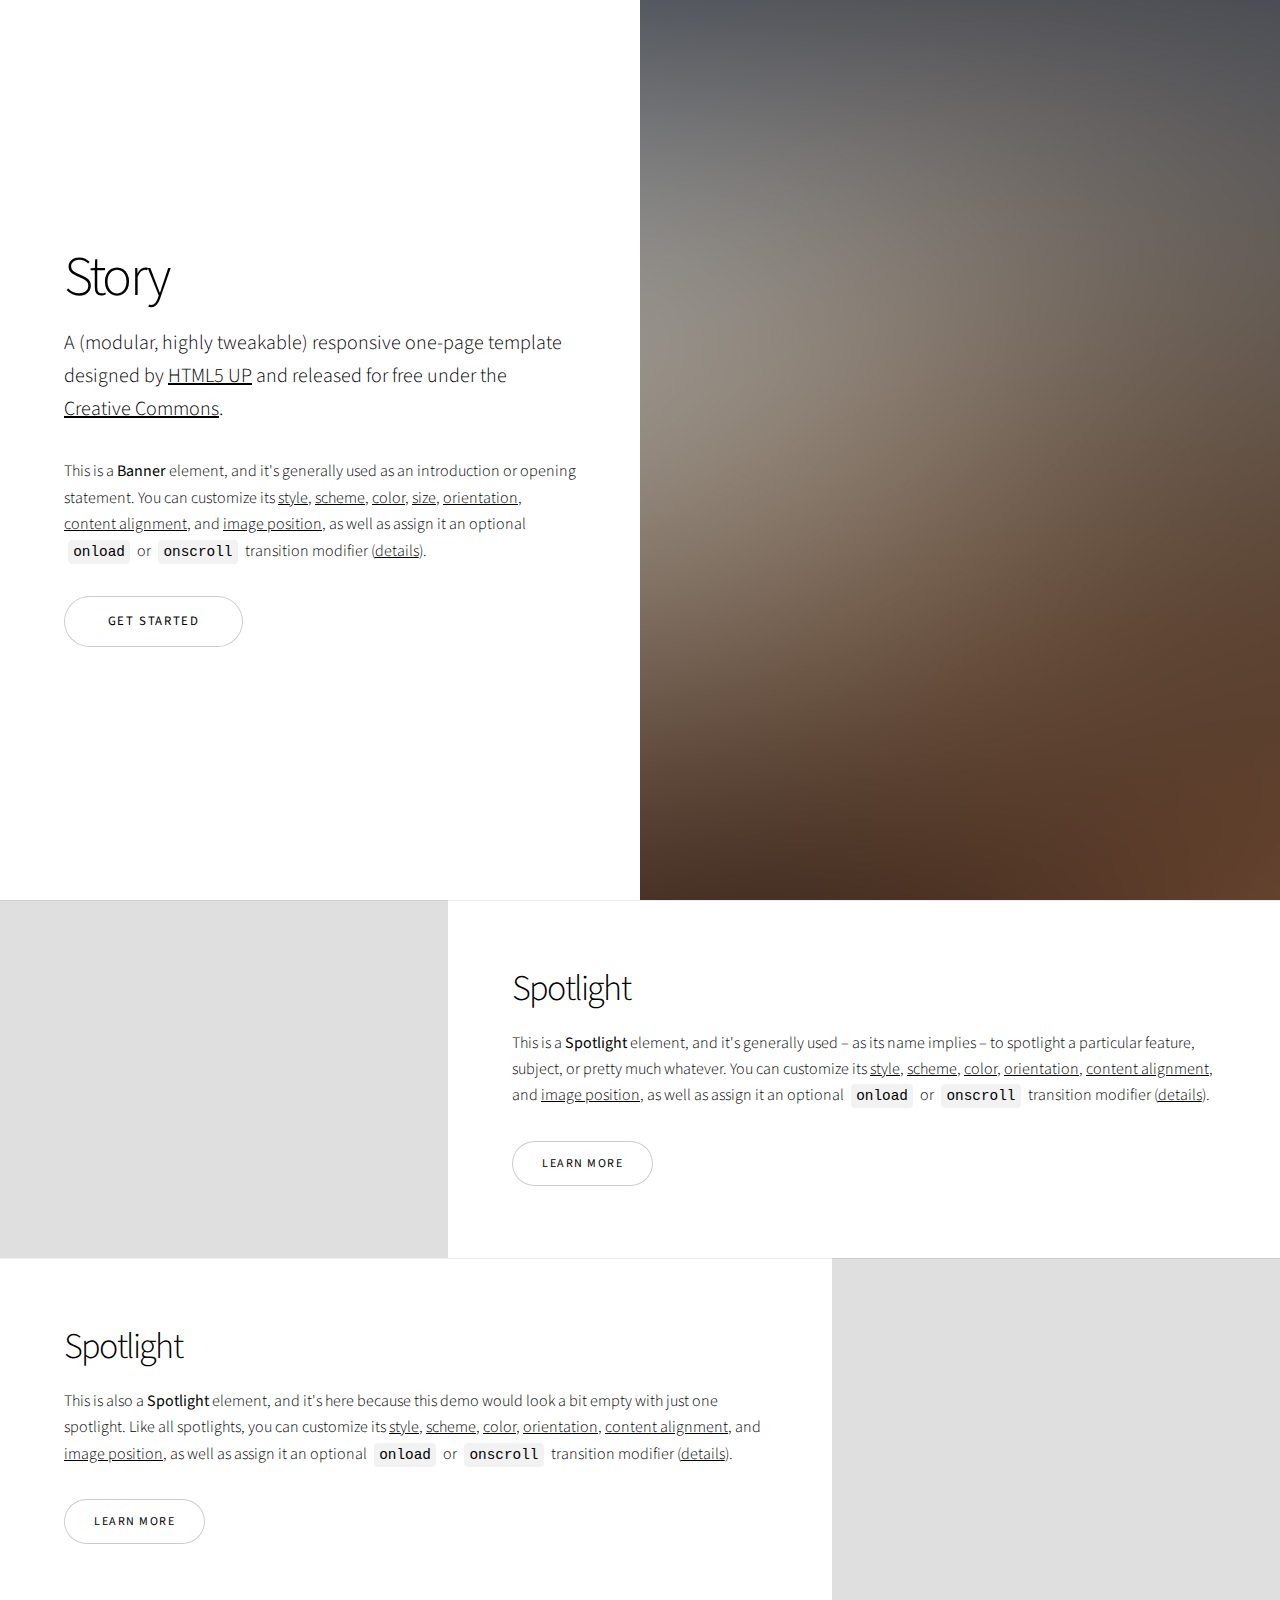
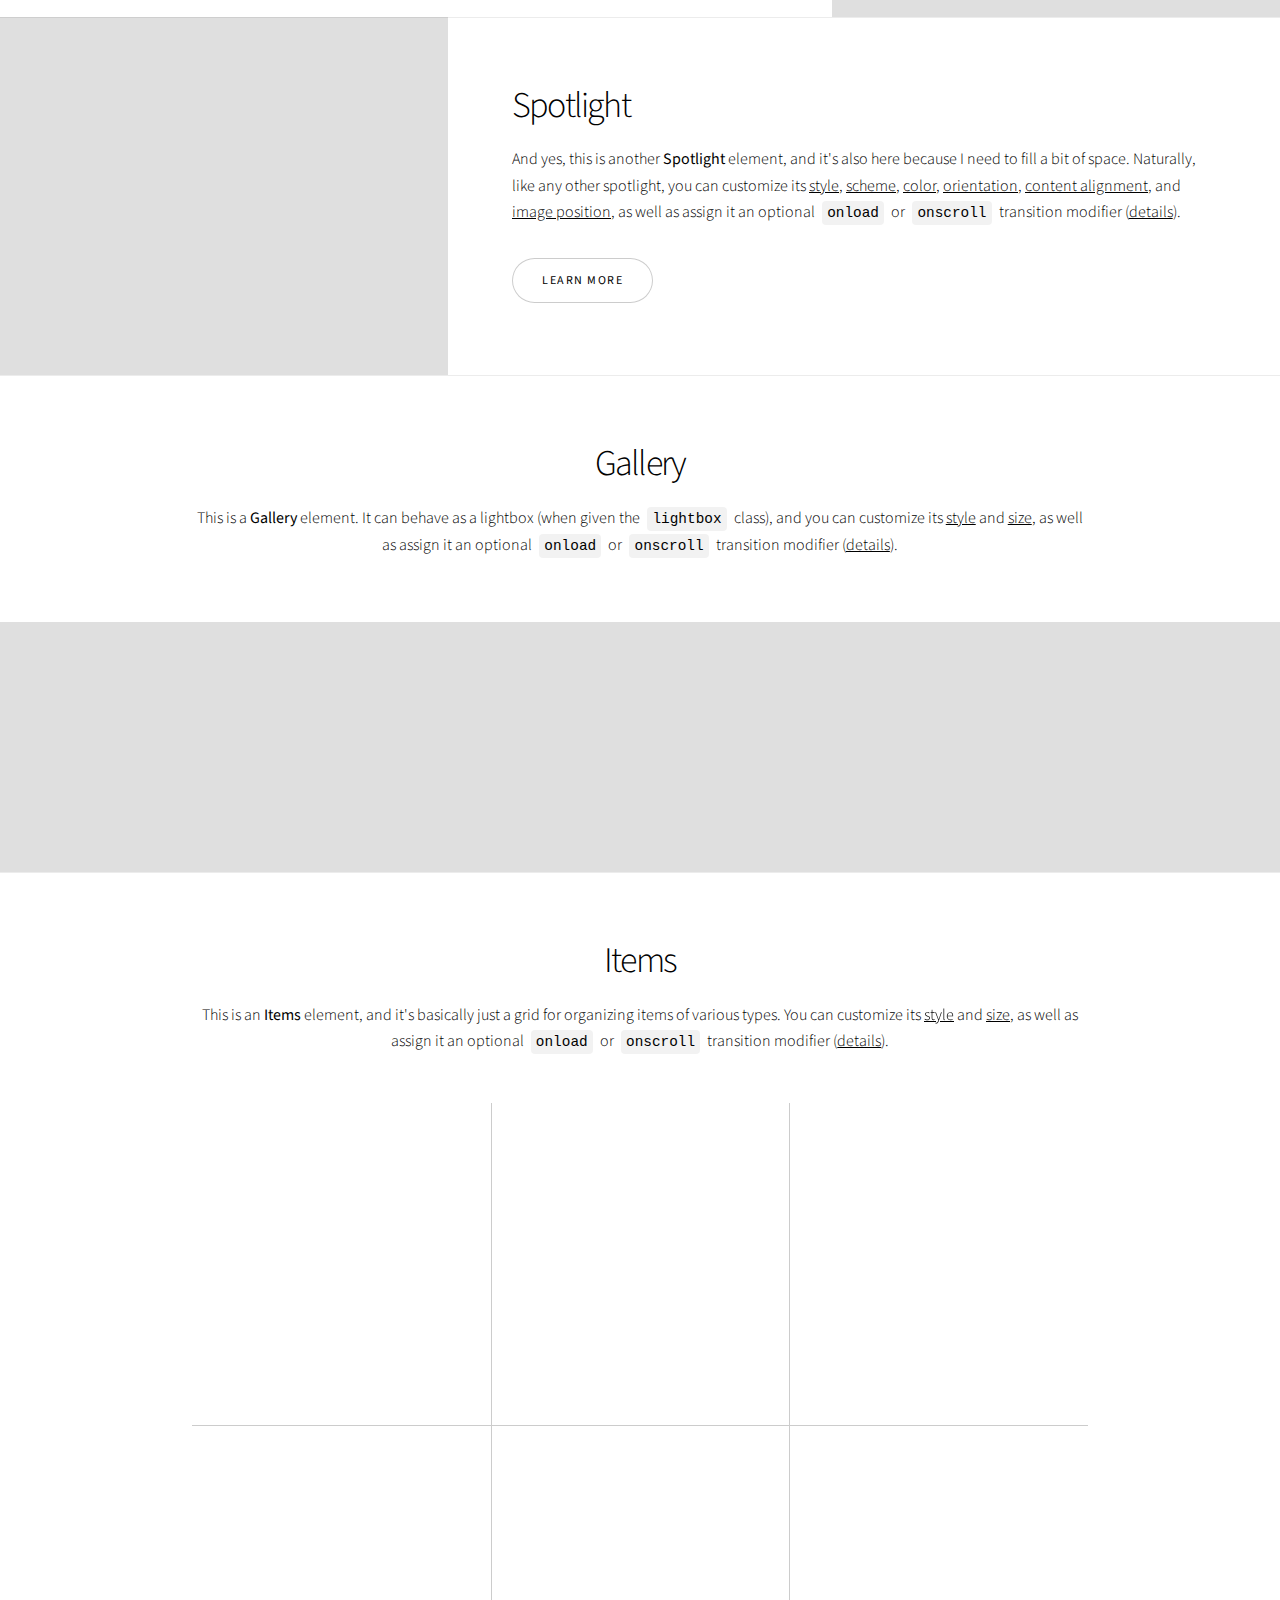
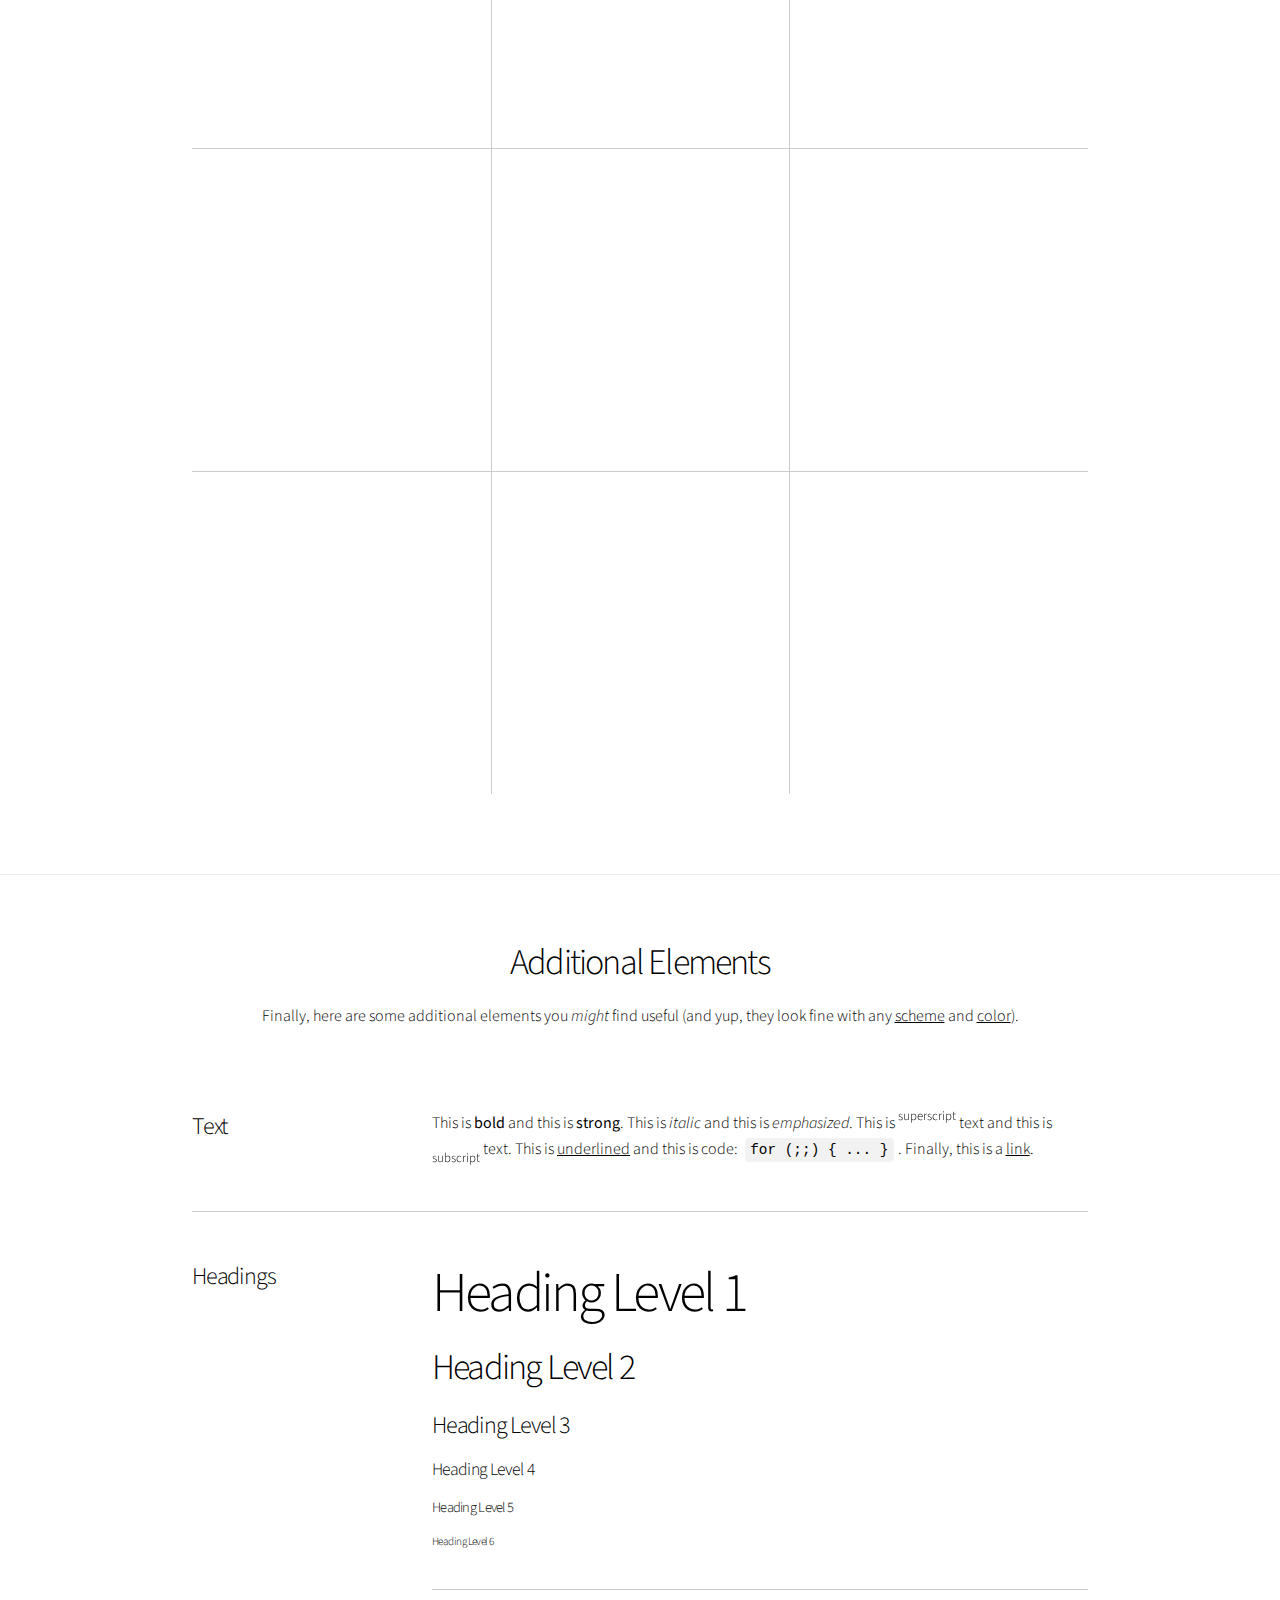
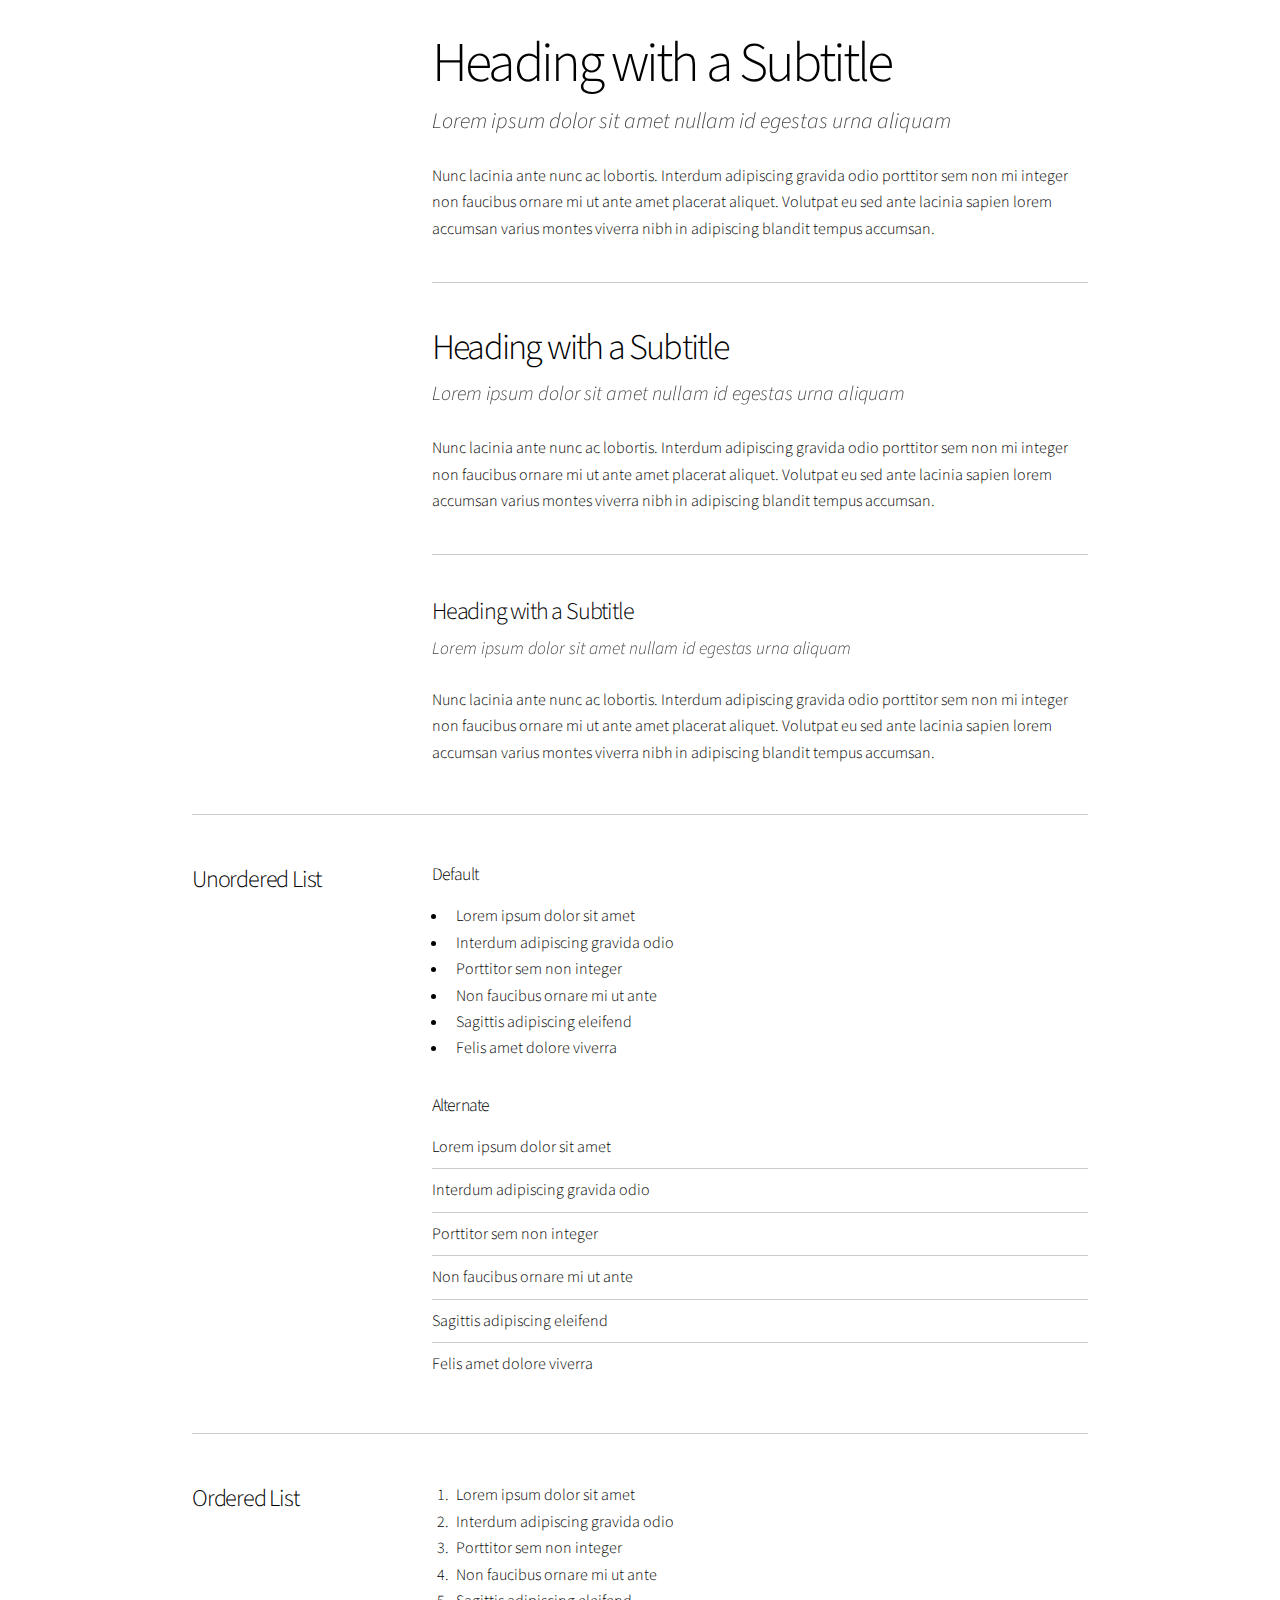
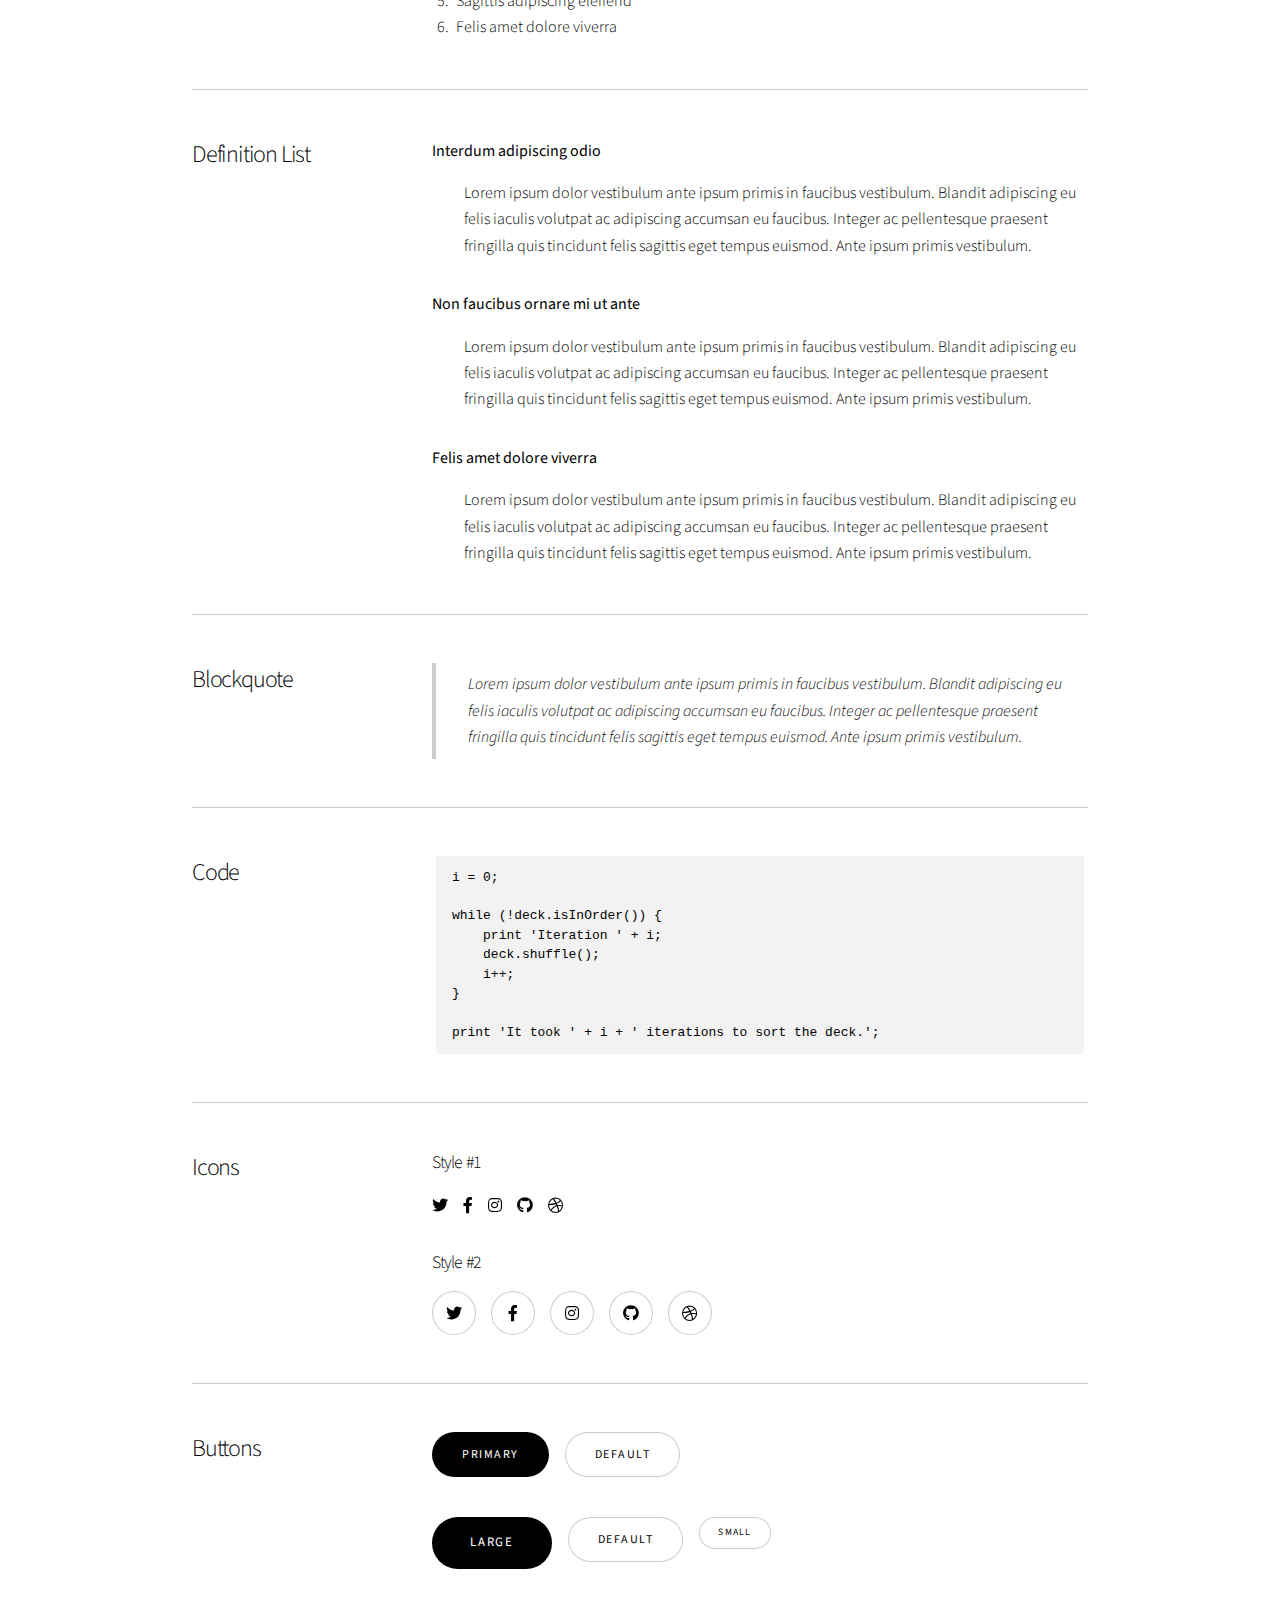
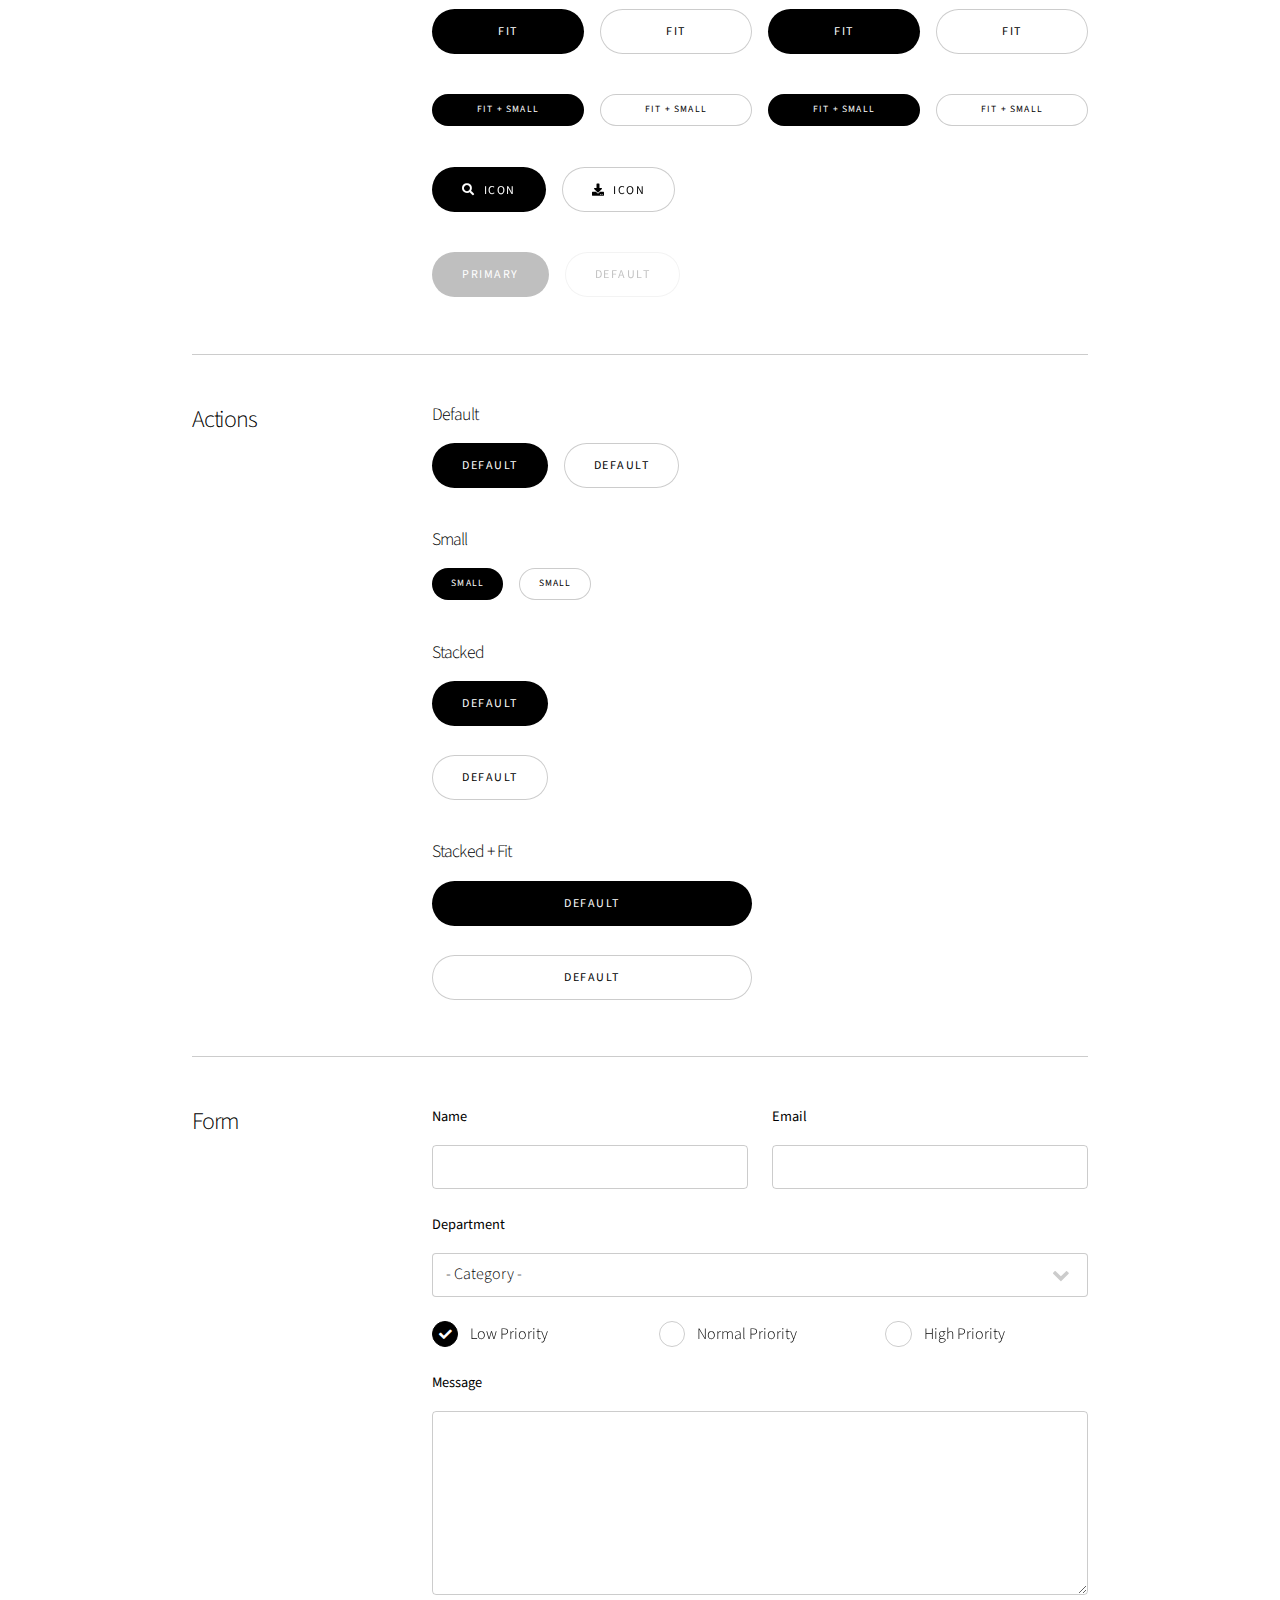
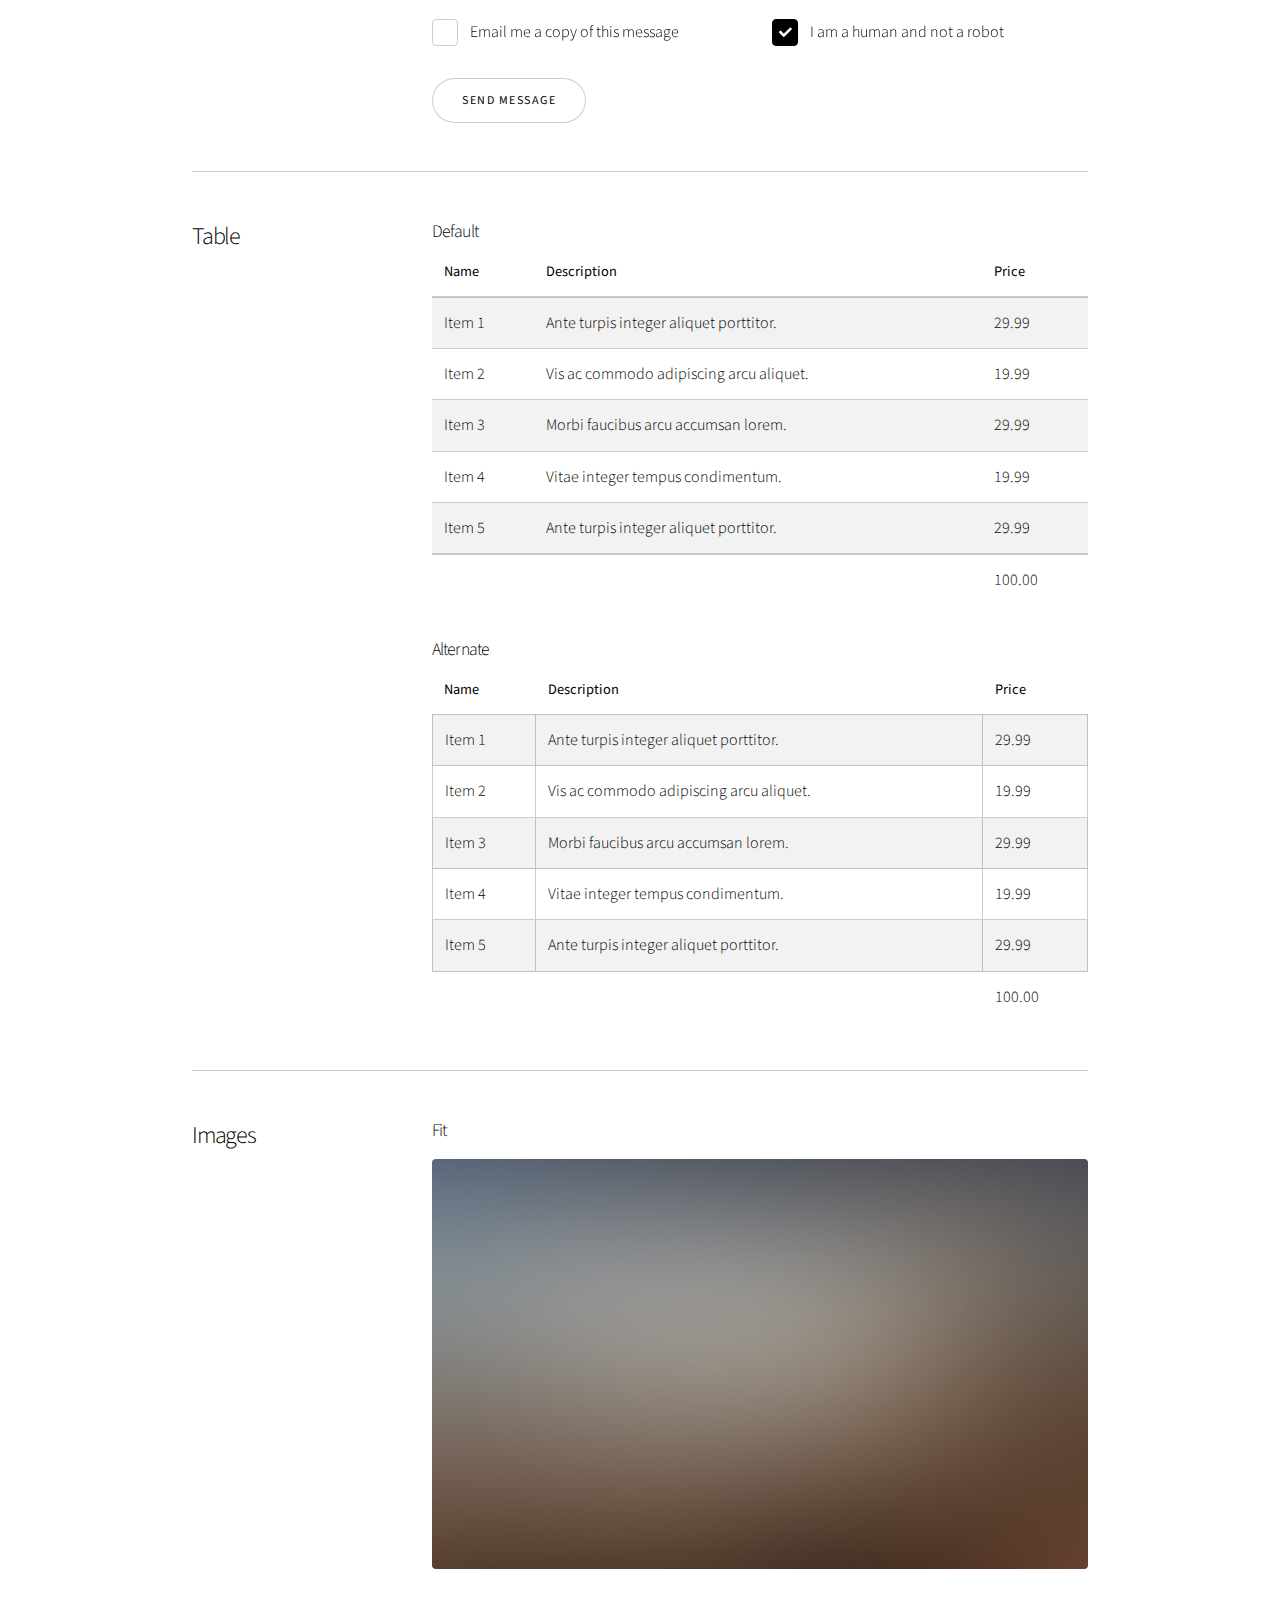
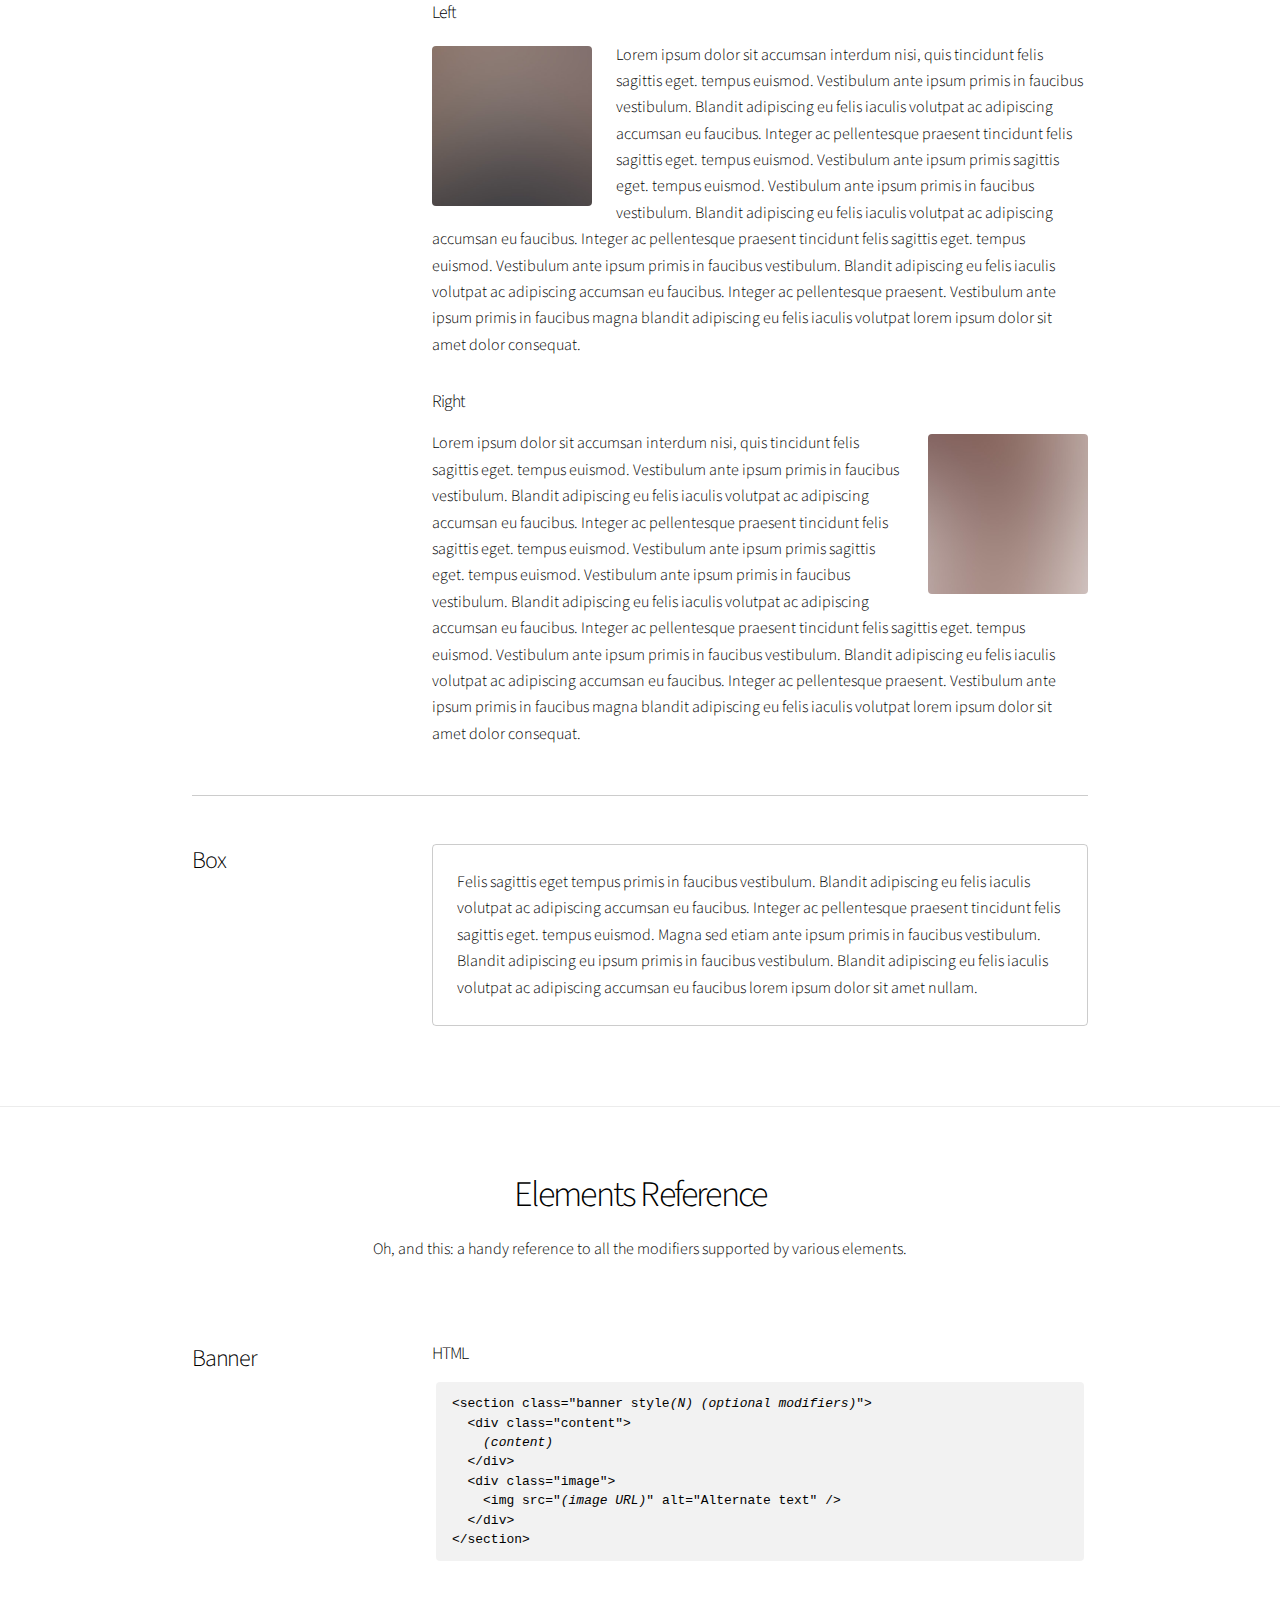
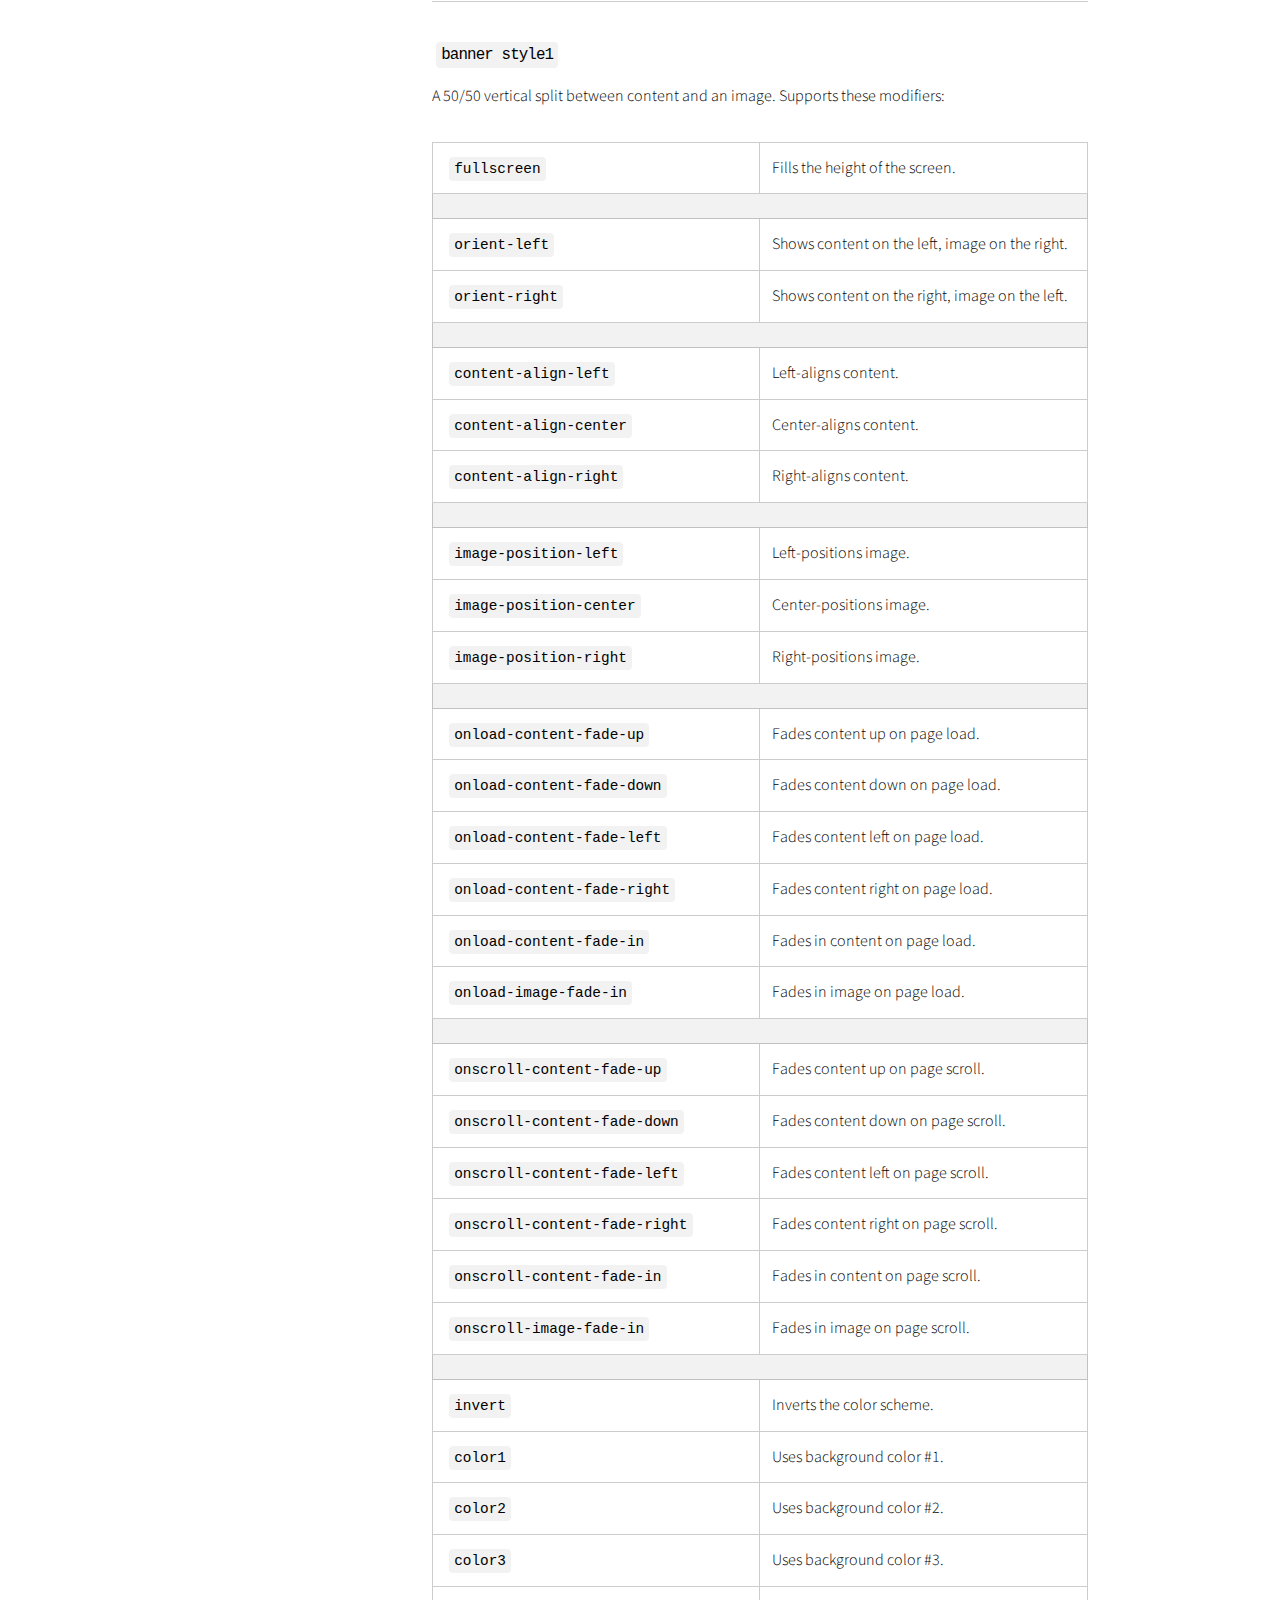
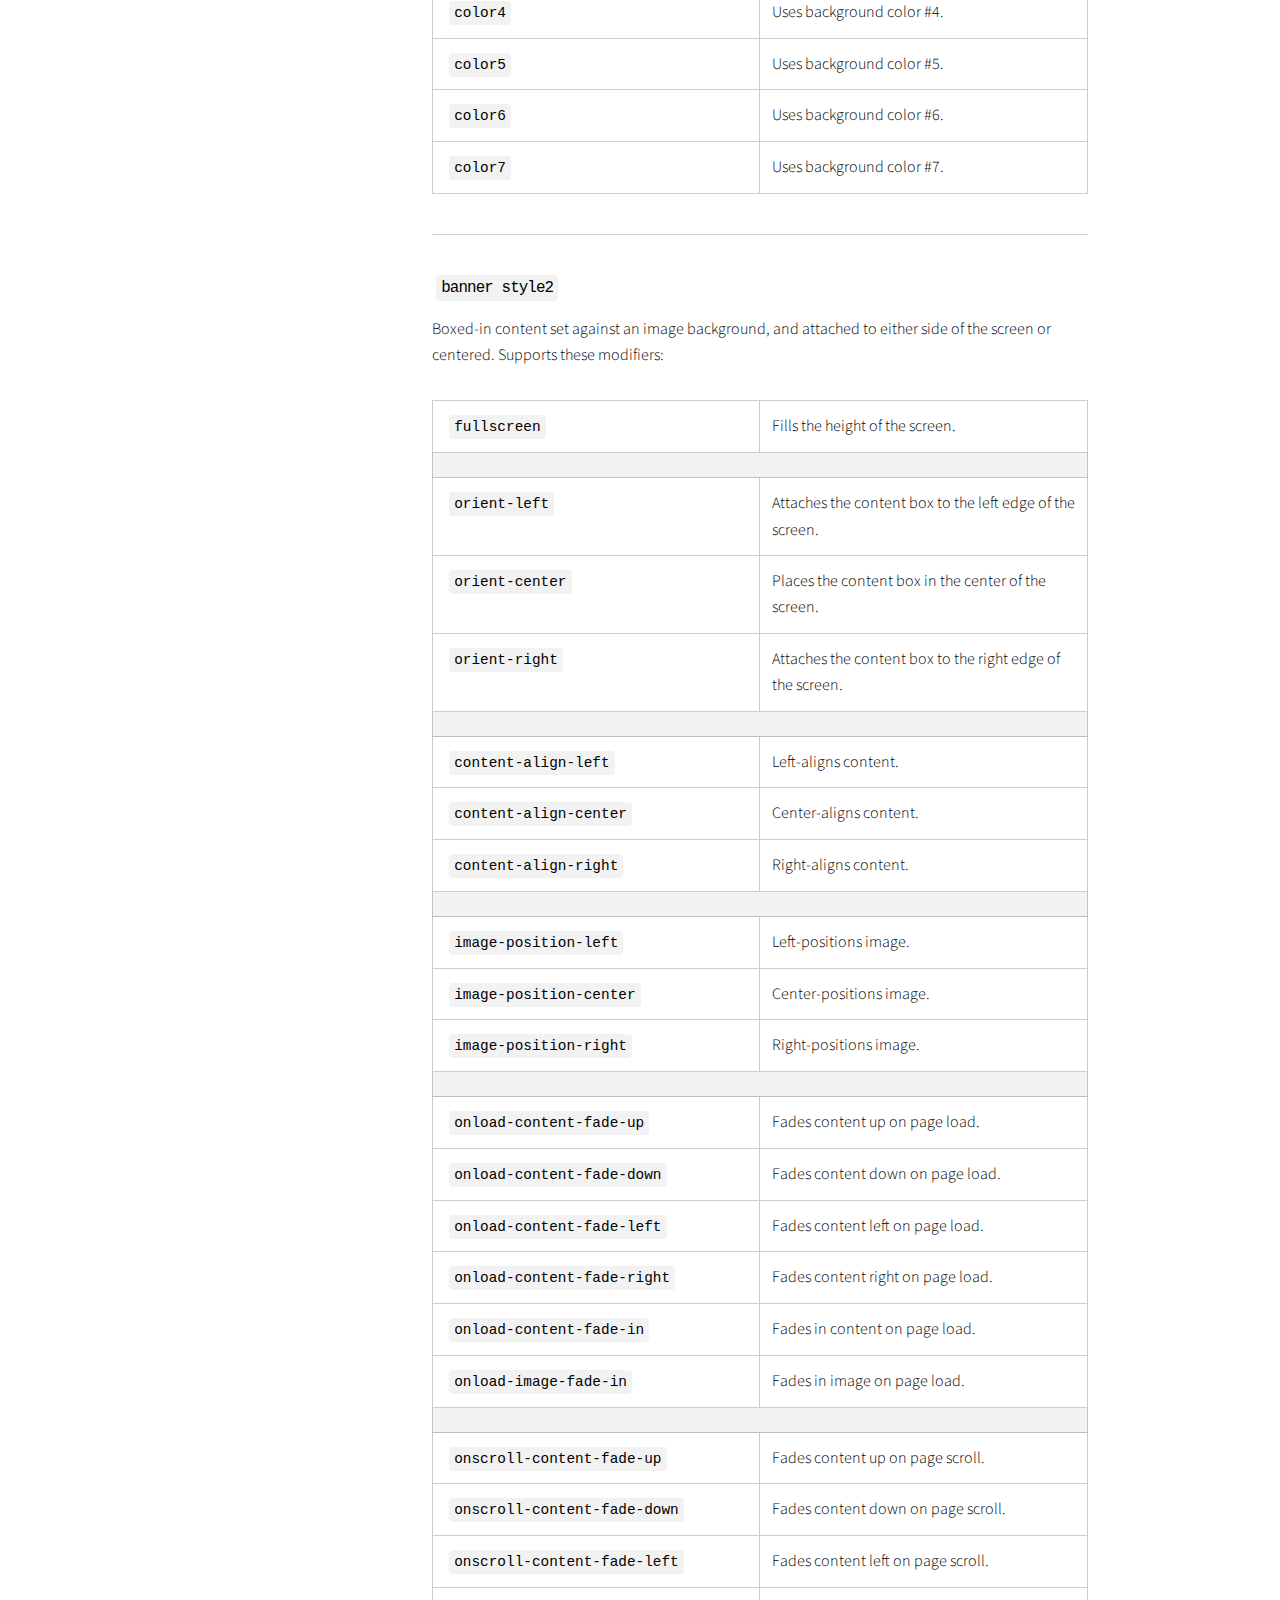
==== index-demo.html @ 914e005f "Add files via upload" ====
<!DOCTYPE HTML>
<!--
	Story by HTML5 UP
	html5up.net | @ajlkn
	Free for personal and commercial use under the CCA 3.0 license (html5up.net/license)

	Note: Only needed for demo purposes. Delete for production sites.
-->
<html>
	<head>
		<title>Story by HTML5 UP</title>
		<meta charset="utf-8" />
		<meta name="viewport" content="width=device-width, initial-scale=1, user-scalable=no" />
		<link rel="stylesheet" href="assets/css/main.css" />
		<noscript><link rel="stylesheet" href="assets/css/noscript.css" /></noscript>
	</head>
	<body class="is-preload">

		<!-- Wrapper -->
			<div id="wrapper" class="divided">

				<!-- Banner -->
					<section class="banner style1 orient-left content-align-left image-position-right fullscreen onload-image-fade-in onload-content-fade-right">
						<div class="content">
							<h1>Story</h1>
							<p class="major">A (modular, highly tweakable) responsive one-page template designed by <a href="https://html5up.net">HTML5 UP</a> and released for free under the <a href="https://html5up.net/license">Creative Commons</a>.</p>
							<p>This is a <strong>Banner</strong> element, and it's generally used as an introduction or opening statement. You can customize its <span class="demo-controls">appearance with a number of modifiers</span>, as well as assign it an optional <code>onload</code> or <code>onscroll</code> transition modifier (<a href="#reference-banner">details</a>).</p>
							<ul class="actions stacked">
								<li><a href="#first" class="button large wide smooth-scroll-middle">Get Started</a></li>
							</ul>
						</div>
						<div class="image">
							<img src="images/banner.jpg" alt="" />
						</div>
					</section>

				<!-- Spotlight -->
					<section class="spotlight style1 orient-right content-align-left image-position-center onscroll-image-fade-in" id="first">
						<div class="content">
							<h2>Spotlight</h2>
							<p>This is a <strong>Spotlight</strong> element, and it's generally used &ndash; as its name implies &ndash; to spotlight a particular feature, subject, or pretty much whatever. You can customize its <span class="demo-controls">appearance with a number of modifiers</span>, as well as assign it an optional <code>onload</code> or <code>onscroll</code> transition modifier (<a href="#reference-spotlight">details</a>).</p>
							<ul class="actions stacked">
								<li><a href="#" class="button">Learn More</a></li>
							</ul>
						</div>
						<div class="image">
							<img src="images/spotlight01.jpg" alt="" />
						</div>
					</section>

				<!-- Spotlight -->
					<section class="spotlight style1 orient-left content-align-left image-position-center onscroll-image-fade-in">
						<div class="content">
							<h2>Spotlight</h2>
							<p>This is also a <strong>Spotlight</strong> element, and it's here because this demo would look a bit empty with just one spotlight. Like all spotlights, you can customize its <span class="demo-controls">appearance with a number of modifiers</span>, as well as assign it an optional <code>onload</code> or <code>onscroll</code> transition modifier (<a href="#reference-spotlight">details</a>).</p>
							<ul class="actions stacked">
								<li><a href="#" class="button">Learn More</a></li>
							</ul>
						</div>
						<div class="image">
							<img src="images/spotlight02.jpg" alt="" />
						</div>
					</section>

				<!-- Spotlight -->
					<section class="spotlight style1 orient-right content-align-left image-position-center onscroll-image-fade-in">
						<div class="content">
							<h2>Spotlight</h2>
							<p>And yes, this is another <strong>Spotlight</strong> element, and it's also here because I need to fill a bit of space. Naturally, like any other spotlight, you can customize its <span class="demo-controls">appearance with a number of modifiers</span>, as well as assign it an optional <code>onload</code> or <code>onscroll</code> transition modifier (<a href="#reference-spotlight">details</a>).</p>
							<ul class="actions stacked">
								<li><a href="#" class="button">Learn More</a></li>
							</ul>
						</div>
						<div class="image">
							<img src="images/spotlight03.jpg" alt="" />
						</div>
					</section>

				<!-- Gallery -->
					<section class="wrapper style1 align-center">
						<div class="inner">
							<h2>Gallery</h2>
							<p>This is a <strong>Gallery</strong> element. It can behave as a lightbox (when given the <code>lightbox</code> class), and you can customize its <span class="demo-controls">appearance with a number of modifiers</span>, as well as assign it an optional <code>onload</code> or <code>onscroll</code> transition modifier (<a href="#reference-gallery">details</a>).</p>
						</div>

						<!-- Gallery -->
							<div class="gallery style2 medium lightbox onscroll-fade-in">
								<article>
									<a href="images/gallery/fulls/01.jpg" class="image">
										<img src="images/gallery/thumbs/01.jpg" alt="" />
									</a>
									<div class="caption">
										<h3>Title</h3>
										<p>Lorem ipsum dolor amet, consectetur magna etiam elit. Etiam sed ultrices.</p>
										<ul class="actions fixed">
											<li><span class="button small">Details</span></li>
										</ul>
									</div>
								</article>
								<article>
									<a href="images/gallery/fulls/02.jpg" class="image">
										<img src="images/gallery/thumbs/02.jpg" alt="" />
									</a>
									<div class="caption">
										<h3>Title</h3>
										<p>Lorem ipsum dolor amet, consectetur magna etiam elit. Etiam sed ultrices.</p>
										<ul class="actions fixed">
											<li><span class="button small">Details</span></li>
										</ul>
									</div>
								</article>
								<article>
									<a href="images/gallery/fulls/03.jpg" class="image">
										<img src="images/gallery/thumbs/03.jpg" alt="" />
									</a>
									<div class="caption">
										<h3>Title</h3>
										<p>Lorem ipsum dolor amet, consectetur magna etiam elit. Etiam sed ultrices.</p>
										<ul class="actions fixed">
											<li><span class="button small">Details</span></li>
										</ul>
									</div>
								</article>
								<article>
									<a href="images/gallery/fulls/04.jpg" class="image">
										<img src="images/gallery/thumbs/04.jpg" alt="" />
									</a>
									<div class="caption">
										<h3>Title</h3>
										<p>Lorem ipsum dolor amet, consectetur magna etiam elit. Etiam sed ultrices.</p>
										<ul class="actions fixed">
											<li><span class="button small">Details</span></li>
										</ul>
									</div>
								</article>
								<article>
									<a href="images/gallery/fulls/05.jpg" class="image">
										<img src="images/gallery/thumbs/05.jpg" alt="" />
									</a>
									<div class="caption">
										<h3>Title</h3>
										<p>Lorem ipsum dolor amet, consectetur magna etiam elit. Etiam sed ultrices.</p>
										<ul class="actions fixed">
											<li><span class="button small">Details</span></li>
										</ul>
									</div>
								</article>
								<article>
									<a href="images/gallery/fulls/06.jpg" class="image">
										<img src="images/gallery/thumbs/06.jpg" alt="" />
									</a>
									<div class="caption">
										<h3>Title</h3>
										<p>Lorem ipsum dolor amet, consectetur magna etiam elit. Etiam sed ultrices.</p>
										<ul class="actions fixed">
											<li><span class="button small">Details</span></li>
										</ul>
									</div>
								</article>
								<article>
									<a href="images/gallery/fulls/07.jpg" class="image">
										<img src="images/gallery/thumbs/07.jpg" alt="" />
									</a>
									<div class="caption">
										<h3>Title</h3>
										<p>Lorem ipsum dolor amet, consectetur magna etiam elit. Etiam sed ultrices.</p>
										<ul class="actions fixed">
											<li><span class="button small">Details</span></li>
										</ul>
									</div>
								</article>
								<article>
									<a href="images/gallery/fulls/08.jpg" class="image">
										<img src="images/gallery/thumbs/08.jpg" alt="" />
									</a>
									<div class="caption">
										<h3>Title</h3>
										<p>Lorem ipsum dolor amet, consectetur magna etiam elit. Etiam sed ultrices.</p>
										<ul class="actions fixed">
											<li><span class="button small">Details</span></li>
										</ul>
									</div>
								</article>
								<article>
									<a href="images/gallery/fulls/09.jpg" class="image">
										<img src="images/gallery/thumbs/09.jpg" alt="" />
									</a>
									<div class="caption">
										<h3>Title</h3>
										<p>Lorem ipsum dolor amet, consectetur magna etiam elit. Etiam sed ultrices.</p>
										<ul class="actions fixed">
											<li><span class="button small">Details</span></li>
										</ul>
									</div>
								</article>
								<article>
									<a href="images/gallery/fulls/10.jpg" class="image">
										<img src="images/gallery/thumbs/10.jpg" alt="" />
									</a>
									<div class="caption">
										<h3>Title</h3>
										<p>Lorem ipsum dolor amet, consectetur magna etiam elit. Etiam sed ultrices.</p>
										<ul class="actions fixed">
											<li><span class="button small">Details</span></li>
										</ul>
									</div>
								</article>
								<article>
									<a href="images/gallery/fulls/11.jpg" class="image">
										<img src="images/gallery/thumbs/11.jpg" alt="" />
									</a>
									<div class="caption">
										<h3>Title</h3>
										<p>Lorem ipsum dolor amet, consectetur magna etiam elit. Etiam sed ultrices.</p>
										<ul class="actions fixed">
											<li><span class="button small">Details</span></li>
										</ul>
									</div>
								</article>
								<article>
									<a href="images/gallery/fulls/12.jpg" class="image">
										<img src="images/gallery/thumbs/12.jpg" alt="" />
									</a>
									<div class="caption">
										<h3>Title</h3>
										<p>Lorem ipsum dolor amet, consectetur magna etiam elit. Etiam sed ultrices.</p>
										<ul class="actions fixed">
											<li><span class="button small">Details</span></li>
										</ul>
									</div>
								</article>
							</div>

					</section>

				<!-- Items -->
					<section class="wrapper style1 align-center">
						<div class="inner">
							<h2>Items</h2>
							<p>This is an <strong>Items</strong> element, and it's basically just a grid for organizing items of various types. You can customize its <span class="demo-controls">appearance with a number of modifiers</span>, as well as assign it an optional <code>onload</code> or <code>onscroll</code> transition modifier (<a href="#reference-items">details</a>).</p>
							<div class="items style1 medium onscroll-fade-in">
								<section>
									<span class="icon style2 major fa-gem"></span>
									<h3>One</h3>
									<p>Lorem ipsum dolor sit amet, consectetur adipiscing elit. Morbi dui turpis, cursus eget orci amet aliquam congue semper. Etiam eget ultrices risus nec tempor elit.</p>
								</section>
								<section>
									<span class="icon solid style2 major fa-save"></span>
									<h3>Two</h3>
									<p>Lorem ipsum dolor sit amet, consectetur adipiscing elit. Morbi dui turpis, cursus eget orci amet aliquam congue semper. Etiam eget ultrices risus nec tempor elit.</p>
								</section>
								<section>
									<span class="icon solid style2 major fa-chart-bar"></span>
									<h3>Three</h3>
									<p>Lorem ipsum dolor sit amet, consectetur adipiscing elit. Morbi dui turpis, cursus eget orci amet aliquam congue semper. Etiam eget ultrices risus nec tempor elit.</p>
								</section>
								<section>
									<span class="icon solid style2 major fa-wifi"></span>
									<h3>Four</h3>
									<p>Lorem ipsum dolor sit amet, consectetur adipiscing elit. Morbi dui turpis, cursus eget orci amet aliquam congue semper. Etiam eget ultrices risus nec tempor elit.</p>
								</section>
								<section>
									<span class="icon solid style2 major fa-cog"></span>
									<h3>Five</h3>
									<p>Lorem ipsum dolor sit amet, consectetur adipiscing elit. Morbi dui turpis, cursus eget orci amet aliquam congue semper. Etiam eget ultrices risus nec tempor elit.</p>
								</section>
								<section>
									<span class="icon style2 major fa-paper-plane"></span>
									<h3>Six</h3>
									<p>Lorem ipsum dolor sit amet, consectetur adipiscing elit. Morbi dui turpis, cursus eget orci amet aliquam congue semper. Etiam eget ultrices risus nec tempor elit.</p>
								</section>
								<section>
									<span class="icon solid style2 major fa-desktop"></span>
									<h3>Seven</h3>
									<p>Lorem ipsum dolor sit amet, consectetur adipiscing elit. Morbi dui turpis, cursus eget orci amet aliquam congue semper. Etiam eget ultrices risus nec tempor elit.</p>
								</section>
								<section>
									<span class="icon solid style2 major fa-sync-alt"></span>
									<h3>Eight</h3>
									<p>Lorem ipsum dolor sit amet, consectetur adipiscing elit. Morbi dui turpis, cursus eget orci amet aliquam congue semper. Etiam eget ultrices risus nec tempor elit.</p>
								</section>
								<section>
									<span class="icon solid style2 major fa-hashtag"></span>
									<h3>Nine</h3>
									<p>Lorem ipsum dolor sit amet, consectetur adipiscing elit. Morbi dui turpis, cursus eget orci amet aliquam congue semper. Etiam eget ultrices risus nec tempor elit.</p>
								</section>
								<section>
									<span class="icon solid style2 major fa-bolt"></span>
									<h3>Ten</h3>
									<p>Lorem ipsum dolor sit amet, consectetur adipiscing elit. Morbi dui turpis, cursus eget orci amet aliquam congue semper. Etiam eget ultrices risus nec tempor elit.</p>
								</section>
								<section>
									<span class="icon style2 major fa-envelope"></span>
									<h3>Eleven</h3>
									<p>Lorem ipsum dolor sit amet, consectetur adipiscing elit. Morbi dui turpis, cursus eget orci amet aliquam congue semper. Etiam eget ultrices risus nec tempor elit.</p>
								</section>
								<section>
									<span class="icon solid style2 major fa-leaf"></span>
									<h3>Twelve</h3>
									<p>Lorem ipsum dolor sit amet, consectetur adipiscing elit. Morbi dui turpis, cursus eget orci amet aliquam congue semper. Etiam eget ultrices risus nec tempor elit.</p>
								</section>
							</div>
						</div>
					</section>

				<!-- Additional Elements -->
					<section class="wrapper style1 align-center">
						<div class="inner">
							<h2>Additional Elements</h2>
							<p>Finally, here are some additional elements you <em>might</em> find useful (and yup, they look fine with any <span class="demo-controls">appearance</span>).</p>
							<div class="index align-left">

								<!-- Text -->
									<section>
										<header>
											<h3>Text</h3>
										</header>
										<div class="content">

											<p>This is <b>bold</b> and this is <strong>strong</strong>. This is <i>italic</i> and this is <em>emphasized</em>.
											This is <sup>superscript</sup> text and this is <sub>subscript</sub> text.
											This is <u>underlined</u> and this is code: <code>for (;;) { ... }</code>.
											Finally, this is a <a href="#">link</a>.</p>

										</div>
									</section>

								<!-- Heading -->
									<section>
										<header>
											<h3>Headings</h3>
										</header>
										<div class="content">

											<h1>Heading Level 1</h1>
											<h2>Heading Level 2</h2>
											<h3>Heading Level 3</h3>
											<h4>Heading Level 4</h4>
											<h5>Heading Level 5</h5>
											<h6>Heading Level 6</h6>

											<hr />

											<header>
												<h1>Heading with a Subtitle</h1>
												<p>Lorem ipsum dolor sit amet nullam id egestas urna aliquam</p>
											</header>
											<p>Nunc lacinia ante nunc ac lobortis. Interdum adipiscing gravida odio porttitor sem non mi integer non faucibus ornare mi ut ante amet placerat aliquet. Volutpat eu sed ante lacinia sapien lorem accumsan varius montes viverra nibh in adipiscing blandit tempus accumsan.</p>

											<hr />

											<header>
												<h2>Heading with a Subtitle</h2>
												<p>Lorem ipsum dolor sit amet nullam id egestas urna aliquam</p>
											</header>
											<p>Nunc lacinia ante nunc ac lobortis. Interdum adipiscing gravida odio porttitor sem non mi integer non faucibus ornare mi ut ante amet placerat aliquet. Volutpat eu sed ante lacinia sapien lorem accumsan varius montes viverra nibh in adipiscing blandit tempus accumsan.</p>

											<hr />

											<header>
												<h3>Heading with a Subtitle</h3>
												<p>Lorem ipsum dolor sit amet nullam id egestas urna aliquam</p>
											</header>
											<p>Nunc lacinia ante nunc ac lobortis. Interdum adipiscing gravida odio porttitor sem non mi integer non faucibus ornare mi ut ante amet placerat aliquet. Volutpat eu sed ante lacinia sapien lorem accumsan varius montes viverra nibh in adipiscing blandit tempus accumsan.</p>

										</div>
									</section>

								<!-- Unordered List -->
									<section>
										<header>
											<h3>Unordered List</h3>
										</header>
										<div class="content">

											<h4>Default</h4>
											<ul>
												<li>Lorem ipsum dolor sit amet</li>
												<li>Interdum adipiscing gravida odio</li>
												<li>Porttitor sem non integer</li>
												<li>Non faucibus ornare mi ut ante</li>
												<li>Sagittis adipiscing eleifend</li>
												<li>Felis amet dolore viverra</li>
											</ul>

											<h4>Alternate</h4>
											<ul class="alt">
												<li>Lorem ipsum dolor sit amet</li>
												<li>Interdum adipiscing gravida odio</li>
												<li>Porttitor sem non integer</li>
												<li>Non faucibus ornare mi ut ante</li>
												<li>Sagittis adipiscing eleifend</li>
												<li>Felis amet dolore viverra</li>
											</ul>

										</div>
									</section>

								<!-- Ordered List -->
									<section>
										<header>
											<h3>Ordered List</h3>
										</header>
										<div class="content">

											<ol>
												<li>Lorem ipsum dolor sit amet</li>
												<li>Interdum adipiscing gravida odio</li>
												<li>Porttitor sem non integer</li>
												<li>Non faucibus ornare mi ut ante</li>
												<li>Sagittis adipiscing eleifend</li>
												<li>Felis amet dolore viverra</li>
											</ol>

										</div>
									</section>

								<!-- Definition List -->
									<section>
										<header>
											<h3>Definition List</h3>
										</header>
										<div class="content">

											<dl>
												<dt>Interdum adipiscing odio</dt>
												<dd>
													<p>Lorem ipsum dolor vestibulum ante ipsum primis in faucibus vestibulum. Blandit adipiscing eu felis iaculis volutpat ac adipiscing accumsan eu faucibus. Integer ac pellentesque praesent fringilla quis tincidunt felis sagittis eget tempus euismod. Ante ipsum primis vestibulum.</p>
												</dd>
												<dt>Non faucibus ornare mi ut ante</dt>
												<dd>
													<p>Lorem ipsum dolor vestibulum ante ipsum primis in faucibus vestibulum. Blandit adipiscing eu felis iaculis volutpat ac adipiscing accumsan eu faucibus. Integer ac pellentesque praesent fringilla quis tincidunt felis sagittis eget tempus euismod. Ante ipsum primis vestibulum.</p>
												</dd>
												<dt>Felis amet dolore viverra</dt>
												<dd>
													<p>Lorem ipsum dolor vestibulum ante ipsum primis in faucibus vestibulum. Blandit adipiscing eu felis iaculis volutpat ac adipiscing accumsan eu faucibus. Integer ac pellentesque praesent fringilla quis tincidunt felis sagittis eget tempus euismod. Ante ipsum primis vestibulum.</p>
												</dd>
											</dl>

										</div>
									</section>

								<!-- Blockquote -->
									<section>
										<header>
											<h3>Blockquote</h3>
										</header>
										<div class="content">

											<blockquote>Lorem ipsum dolor vestibulum ante ipsum primis in faucibus vestibulum. Blandit adipiscing eu felis iaculis volutpat ac adipiscing accumsan eu faucibus. Integer ac pellentesque praesent fringilla quis tincidunt felis sagittis eget tempus euismod. Ante ipsum primis vestibulum.</blockquote>

										</div>
									</section>

								<!-- Code -->
									<section>
										<header>
											<h3>Code</h3>
										</header>
										<div class="content">

											<pre><code>i = 0;

while (!deck.isInOrder()) {
    print 'Iteration ' + i;
    deck.shuffle();
    i++;
}

print 'It took ' + i + ' iterations to sort the deck.';
</code></pre>

										</div>
									</section>

								<!-- Icons -->
									<section>
										<header>
											<h3>Icons</h3>
										</header>
										<div class="content">

											<h4>Style #1</h4>
											<ul class="icons">
												<li><a href="#" class="icon brands style1 fa-twitter"><span class="label">Twitter</span></a></li>
												<li><a href="#" class="icon brands style1 fa-facebook-f"><span class="label">Facebook</span></a></li>
												<li><a href="#" class="icon brands style1 fa-instagram"><span class="label">Instagram</span></a></li>
												<li><a href="#" class="icon brands style1 fa-github"><span class="label">Github</span></a></li>
												<li><a href="#" class="icon brands style1 fa-dribbble"><span class="label">Dribbble</span></a></li>
											</ul>

											<h4>Style #2</h4>
											<ul class="icons">
												<li><a href="#" class="icon brands style2 fa-twitter"><span class="label">Twitter</span></a></li>
												<li><a href="#" class="icon brands style2 fa-facebook-f"><span class="label">Facebook</span></a></li>
												<li><a href="#" class="icon brands style2 fa-instagram"><span class="label">Instagram</span></a></li>
												<li><a href="#" class="icon brands style2 fa-github"><span class="label">Github</span></a></li>
												<li><a href="#" class="icon brands style2 fa-dribbble"><span class="label">Dribbble</span></a></li>
											</ul>

										</div>
									</section>

								<!-- Buttons -->
									<section>
										<header>
											<h3>Buttons</h3>
										</header>
										<div class="content">

											<ul class="actions">
												<li><a href="#" class="button primary">Primary</a></li>
												<li><a href="#" class="button">Default</a></li>
											</ul>
											<ul class="actions">
												<li><a href="#" class="button primary large">Large</a></li>
												<li><a href="#" class="button">Default</a></li>
												<li><a href="#" class="button small">Small</a></li>
											</ul>
											<ul class="actions fit">
												<li><a href="#" class="button primary fit">Fit</a></li>
												<li><a href="#" class="button fit">Fit</a></li>
												<li><a href="#" class="button primary fit">Fit</a></li>
												<li><a href="#" class="button fit">Fit</a></li>
											</ul>
											<ul class="actions fit small">
												<li><a href="#" class="button primary fit small">Fit + Small</a></li>
												<li><a href="#" class="button fit small">Fit + Small</a></li>
												<li><a href="#" class="button primary fit small">Fit + Small</a></li>
												<li><a href="#" class="button fit small">Fit + Small</a></li>
											</ul>
											<ul class="actions">
												<li><a href="#" class="button primary icon solid fa-search">Icon</a></li>
												<li><a href="#" class="button icon solid fa-download">Icon</a></li>
											</ul>
											<ul class="actions">
												<li><span class="button primary disabled">Primary</span></li>
												<li><span class="button disabled">Default</span></li>
											</ul>

										</div>
									</section>

								<!-- Actions -->
									<section>
										<header>
											<h3>Actions</h3>
										</header>
										<div class="content">

											<h4>Default</h4>
											<ul class="actions">
												<li><a href="#" class="button primary">Default</a></li>
												<li><a href="#" class="button">Default</a></li>
											</ul>

											<h4>Small</h4>
											<ul class="actions small">
												<li><a href="#" class="button primary small">Small</a></li>
												<li><a href="#" class="button small">Small</a></li>
											</ul>

											<h4>Stacked</h4>
											<ul class="actions stacked">
												<li><a href="#" class="button primary">Default</a></li>
												<li><a href="#" class="button">Default</a></li>
											</ul>

											<h4>Stacked + Fit</h4>
											<ul class="actions stacked">
												<li><a href="#" class="button primary fit">Default</a></li>
												<li><a href="#" class="button fit">Default</a></li>
											</ul>

										</div>
									</section>

								<!-- Form -->
									<section>
										<header>
											<h3>Form</h3>
										</header>
										<div class="content">

											<form method="post" action="#">
												<div class="fields">
													<div class="field half">
														<label for="name">Name</label>
														<input type="text" name="name" id="name" value="" />
													</div>
													<div class="field half">
														<label for="email">Email</label>
														<input type="email" name="email" id="email" value="" />
													</div>
													<div class="field">
														<label for="department">Department</label>
														<select name="department" id="department">
															<option value="">- Category -</option>
															<option value="1">Manufacturing</option>
															<option value="2">Shipping</option>
															<option value="3">Administration</option>
															<option value="4">Human Resources</option>
														</select>
													</div>
													<div class="field third">
														<input type="radio" id="priority-low" name="priority" checked />
														<label for="priority-low">Low Priority</label>
													</div>
													<div class="field third">
														<input type="radio" id="priority-normal" name="priority" />
														<label for="priority-normal">Normal Priority</label>
													</div>
													<div class="field third">
														<input type="radio" id="priority-high" name="priority" />
														<label for="priority-high">High Priority</label>
													</div>
													<div class="field">
														<label for="message">Message</label>
														<textarea name="message" id="message" rows="6"></textarea>
													</div>
													<div class="field half">
														<input type="checkbox" id="copy" name="copy" />
														<label for="copy">Email me a copy of this message</label>
													</div>
													<div class="field half">
														<input type="checkbox" id="human" name="human" checked />
														<label for="human">I am a human and not a robot</label>
													</div>
												</div>
												<ul class="actions">
													<li><input type="submit" name="submit" id="submit" value="Send Message" /></li>
												</ul>
											</form>

										</div>
									</section>

								<!-- Table -->
									<section>
										<header>
											<h3>Table</h3>
										</header>
										<div class="content">

											<h4>Default</h4>
											<div class="table-wrapper">
												<table>
													<thead>
														<tr>
															<th>Name</th>
															<th>Description</th>
															<th>Price</th>
														</tr>
													</thead>
													<tbody>
														<tr>
															<td>Item 1</td>
															<td>Ante turpis integer aliquet porttitor.</td>
															<td>29.99</td>
														</tr>
														<tr>
															<td>Item 2</td>
															<td>Vis ac commodo adipiscing arcu aliquet.</td>
															<td>19.99</td>
														</tr>
														<tr>
															<td>Item 3</td>
															<td> Morbi faucibus arcu accumsan lorem.</td>
															<td>29.99</td>
														</tr>
														<tr>
															<td>Item 4</td>
															<td>Vitae integer tempus condimentum.</td>
															<td>19.99</td>
														</tr>
														<tr>
															<td>Item 5</td>
															<td>Ante turpis integer aliquet porttitor.</td>
															<td>29.99</td>
														</tr>
													</tbody>
													<tfoot>
														<tr>
															<td colspan="2"></td>
															<td>100.00</td>
														</tr>
													</tfoot>
												</table>
											</div>

											<h4>Alternate</h4>
											<div class="table-wrapper">
												<table class="alt">
													<thead>
														<tr>
															<th>Name</th>
															<th>Description</th>
															<th>Price</th>
														</tr>
													</thead>
													<tbody>
														<tr>
															<td>Item 1</td>
															<td>Ante turpis integer aliquet porttitor.</td>
															<td>29.99</td>
														</tr>
														<tr>
															<td>Item 2</td>
															<td>Vis ac commodo adipiscing arcu aliquet.</td>
															<td>19.99</td>
														</tr>
														<tr>
															<td>Item 3</td>
															<td> Morbi faucibus arcu accumsan lorem.</td>
															<td>29.99</td>
														</tr>
														<tr>
															<td>Item 4</td>
															<td>Vitae integer tempus condimentum.</td>
															<td>19.99</td>
														</tr>
														<tr>
															<td>Item 5</td>
															<td>Ante turpis integer aliquet porttitor.</td>
															<td>29.99</td>
														</tr>
													</tbody>
													<tfoot>
														<tr>
															<td colspan="2"></td>
															<td>100.00</td>
														</tr>
													</tfoot>
												</table>
											</div>

										</div>
									</section>

								<!-- Images -->
									<section>
										<header>
											<h3>Images</h3>
										</header>
										<div class="content">

											<h4>Fit</h4>
											<span class="image fit"><img src="images/banner.jpg" alt="" /></span>

											<h4>Left</h4>
											<p><span class="image left"><img src="images/pic01.jpg" alt="" /></span>Lorem ipsum dolor sit accumsan interdum nisi, quis tincidunt felis sagittis eget. tempus euismod. Vestibulum ante ipsum primis in faucibus vestibulum. Blandit adipiscing eu felis iaculis volutpat ac adipiscing accumsan eu faucibus. Integer ac pellentesque praesent tincidunt felis sagittis eget. tempus euismod. Vestibulum ante ipsum primis sagittis eget. tempus euismod. Vestibulum ante ipsum primis in faucibus vestibulum. Blandit adipiscing eu felis iaculis volutpat ac adipiscing accumsan eu faucibus. Integer ac pellentesque praesent tincidunt felis sagittis eget. tempus euismod. Vestibulum ante ipsum primis in faucibus vestibulum. Blandit adipiscing eu felis iaculis volutpat ac adipiscing accumsan eu faucibus. Integer ac pellentesque praesent. Vestibulum ante ipsum primis in faucibus magna blandit adipiscing eu felis iaculis volutpat lorem ipsum dolor sit amet dolor consequat.</p>

											<h4>Right</h4>
											<p><span class="image right"><img src="images/pic02.jpg" alt="" /></span>Lorem ipsum dolor sit accumsan interdum nisi, quis tincidunt felis sagittis eget. tempus euismod. Vestibulum ante ipsum primis in faucibus vestibulum. Blandit adipiscing eu felis iaculis volutpat ac adipiscing accumsan eu faucibus. Integer ac pellentesque praesent tincidunt felis sagittis eget. tempus euismod. Vestibulum ante ipsum primis sagittis eget. tempus euismod. Vestibulum ante ipsum primis in faucibus vestibulum. Blandit adipiscing eu felis iaculis volutpat ac adipiscing accumsan eu faucibus. Integer ac pellentesque praesent tincidunt felis sagittis eget. tempus euismod. Vestibulum ante ipsum primis in faucibus vestibulum. Blandit adipiscing eu felis iaculis volutpat ac adipiscing accumsan eu faucibus. Integer ac pellentesque praesent. Vestibulum ante ipsum primis in faucibus magna blandit adipiscing eu felis iaculis volutpat lorem ipsum dolor sit amet dolor consequat.</p>

										</div>
									</section>

								<!-- Box -->
									<section>
										<header>
											<h3>Box</h3>
										</header>
										<div class="content">

											<div class="box">
												<p>Felis sagittis eget tempus primis in faucibus vestibulum. Blandit adipiscing eu felis iaculis volutpat ac adipiscing accumsan eu faucibus. Integer ac pellentesque praesent tincidunt felis sagittis eget. tempus euismod. Magna sed etiam ante ipsum primis in faucibus vestibulum. Blandit adipiscing eu ipsum primis in faucibus vestibulum. Blandit adipiscing eu felis iaculis volutpat ac adipiscing accumsan eu faucibus lorem ipsum dolor sit amet nullam.</p>
											</div>

										</div>
									</section>

							</div>


						</div>
					</section>

				<!-- Modifiers -->
					<section class="wrapper style1 align-center" id="reference">
						<div class="inner">
							<h2>Elements Reference</h2>
							<p>Oh, and this: a handy reference to all the modifiers supported by various elements.</p>
							<div class="index align-left">

								<!-- Banner -->
									<section id="reference-banner">
										<header>
											<h3>Banner</h3>
										</header>
										<div class="content">

											<h4>HTML</h4>
<pre><code>&lt;section class="banner style<em>(N)</em> <em>(optional modifiers)</em>"&gt;
  &lt;div class="content"&gt;
    <em>(content)</em>
  &lt;/div&gt;
  &lt;div class="image"&gt;
    &lt;img src="<em>(image URL)</em>" alt="Alternate text" /&gt;
  &lt;/div&gt;
&lt;/section&gt;</code></pre>

											<hr />

											<!-- style1 -->
												<section>
													<h4><code>banner style1</code></h4>
													<p>A 50/50 vertical split between content and an image. Supports these modifiers:</p>

													<div class="table-wrapper">
														<table class="alt uniform fixed">
															<tbody>
																<tr>
																	<td><code>fullscreen</code></td>
																	<td>Fills the height of the screen.</td>
																</tr>
																<tr class="alt">
																	<td colspan="2"></td>
																</tr>
																<tr>
																	<td><code>orient-left</code></td>
																	<td>Shows content on the left, image on the right.</td>
																</tr>
																<tr>
																	<td><code>orient-right</code></td>
																	<td>Shows content on the right, image on the left.</td>
																</tr>
																<tr class="alt">
																	<td colspan="2"></td>
																</tr>
																<tr>
																	<td><code>content-align-left</code></td>
																	<td>Left-aligns content.</td>
																</tr>
																<tr>
																	<td><code>content-align-center</code></td>
																	<td>Center-aligns content.</td>
																</tr>
																<tr>
																	<td><code>content-align-right</code></td>
																	<td>Right-aligns content.</td>
																</tr>
																<tr class="alt">
																	<td colspan="2"></td>
																</tr>
																<tr>
																	<td><code>image-position-left</code></td>
																	<td>Left-positions image.</td>
																</tr>
																<tr>
																	<td><code>image-position-center</code></td>
																	<td>Center-positions image.</td>
																</tr>
																<tr>
																	<td><code>image-position-right</code></td>
																	<td>Right-positions image.</td>
																</tr>
																<tr class="alt">
																	<td colspan="2"></td>
																</tr>
																<tr>
																	<td><code>onload-content-fade-up</code></td>
																	<td>Fades content up on page load.</td>
																</tr>
																<tr>
																	<td><code>onload-content-fade-down</code></td>
																	<td>Fades content down on page load.</td>
																</tr>
																<tr>
																	<td><code>onload-content-fade-left</code></td>
																	<td>Fades content left on page load.</td>
																</tr>
																<tr>
																	<td><code>onload-content-fade-right</code></td>
																	<td>Fades content right on page load.</td>
																</tr>
																<tr>
																	<td><code>onload-content-fade-in</code></td>
																	<td>Fades in content on page load.</td>
																</tr>
																<tr>
																	<td><code>onload-image-fade-in</code></td>
																	<td>Fades in image on page load.</td>
																</tr>
																<tr class="alt">
																	<td colspan="2"></td>
																</tr>
																<tr>
																	<td><code>onscroll-content-fade-up</code></td>
																	<td>Fades content up on page scroll.</td>
																</tr>
																<tr>
																	<td><code>onscroll-content-fade-down</code></td>
																	<td>Fades content down on page scroll.</td>
																</tr>
																<tr>
																	<td><code>onscroll-content-fade-left</code></td>
																	<td>Fades content left on page scroll.</td>
																</tr>
																<tr>
																	<td><code>onscroll-content-fade-right</code></td>
																	<td>Fades content right on page scroll.</td>
																</tr>
																<tr>
																	<td><code>onscroll-content-fade-in</code></td>
																	<td>Fades in content on page scroll.</td>
																</tr>
																<tr>
																	<td><code>onscroll-image-fade-in</code></td>
																	<td>Fades in image on page scroll.</td>
																</tr>
																<tr class="alt">
																	<td colspan="2"></td>
																</tr>
																<tr>
																	<td><code>invert</code></td>
																	<td>Inverts the color scheme.</td>
																</tr>
																<tr>
																	<td><code>color1</code></td>
																	<td>Uses background color #1.</td>
																</tr>
																<tr>
																	<td><code>color2</code></td>
																	<td>Uses background color #2.</td>
																</tr>
																<tr>
																	<td><code>color3</code></td>
																	<td>Uses background color #3.</td>
																</tr>
																<tr>
																	<td><code>color4</code></td>
																	<td>Uses background color #4.</td>
																</tr>
																<tr>
																	<td><code>color5</code></td>
																	<td>Uses background color #5.</td>
																</tr>
																<tr>
																	<td><code>color6</code></td>
																	<td>Uses background color #6.</td>
																</tr>
																<tr>
																	<td><code>color7</code></td>
																	<td>Uses background color #7.</td>
																</tr>
															</tbody>
														</table>
													</div>
												</section>

											<hr />

											<!-- style2 -->
												<section>
													<h4><code>banner style2</code></h4>
													<p>Boxed-in content set against an image background, and attached to either side of the screen or centered. Supports these modifiers:</p>

													<div class="table-wrapper">
														<table class="alt uniform fixed">
															<tbody>
																<tr>
																	<td><code>fullscreen</code></td>
																	<td>Fills the height of the screen.</td>
																</tr>
																<tr class="alt">
																	<td colspan="2"></td>
																</tr>
																<tr>
																	<td><code>orient-left</code></td>
																	<td>Attaches the content box to the left edge of the screen.</td>
																</tr>
																<tr>
																	<td><code>orient-center</code></td>
																	<td>Places the content box in the center of the screen.</td>
																</tr>
																<tr>
																	<td><code>orient-right</code></td>
																	<td>Attaches the content box to the right edge of the screen.</td>
																</tr>
																<tr class="alt">
																	<td colspan="2"></td>
																</tr>
																<tr>
																	<td><code>content-align-left</code></td>
																	<td>Left-aligns content.</td>
																</tr>
																<tr>
																	<td><code>content-align-center</code></td>
																	<td>Center-aligns content.</td>
																</tr>
																<tr>
																	<td><code>content-align-right</code></td>
																	<td>Right-aligns content.</td>
																</tr>
																<tr class="alt">
																	<td colspan="2"></td>
																</tr>
																<tr>
																	<td><code>image-position-left</code></td>
																	<td>Left-positions image.</td>
																</tr>
																<tr>
																	<td><code>image-position-center</code></td>
																	<td>Center-positions image.</td>
																</tr>
																<tr>
																	<td><code>image-position-right</code></td>
																	<td>Right-positions image.</td>
																</tr>
																<tr class="alt">
																	<td colspan="2"></td>
																</tr>
																<tr>
																	<td><code>onload-content-fade-up</code></td>
																	<td>Fades content up on page load.</td>
																</tr>
																<tr>
																	<td><code>onload-content-fade-down</code></td>
																	<td>Fades content down on page load.</td>
																</tr>
																<tr>
																	<td><code>onload-content-fade-left</code></td>
																	<td>Fades content left on page load.</td>
																</tr>
																<tr>
																	<td><code>onload-content-fade-right</code></td>
																	<td>Fades content right on page load.</td>
																</tr>
																<tr>
																	<td><code>onload-content-fade-in</code></td>
																	<td>Fades in content on page load.</td>
																</tr>
																<tr>
																	<td><code>onload-image-fade-in</code></td>
																	<td>Fades in image on page load.</td>
																</tr>
																<tr class="alt">
																	<td colspan="2"></td>
																</tr>
																<tr>
																	<td><code>onscroll-content-fade-up</code></td>
																	<td>Fades content up on page scroll.</td>
																</tr>
																<tr>
																	<td><code>onscroll-content-fade-down</code></td>
																	<td>Fades content down on page scroll.</td>
																</tr>
																<tr>
																	<td><code>onscroll-content-fade-left</code></td>
																	<td>Fades content left on page scroll.</td>
																</tr>
																<tr>
																	<td><code>onscroll-content-fade-right</code></td>
																	<td>Fades content right on page scroll.</td>
																</tr>
																<tr>
																	<td><code>onscroll-content-fade-in</code></td>
																	<td>Fades in content on page scroll.</td>
																</tr>
																<tr>
																	<td><code>onscroll-image-fade-in</code></td>
																	<td>Fades in image on page scroll.</td>
																</tr>
																<tr class="alt">
																	<td colspan="2"></td>
																</tr>
																<tr>
																	<td><code>invert</code></td>
																	<td>Inverts the color scheme.</td>
																</tr>
																<tr>
																	<td><code>color1</code></td>
																	<td>Uses background color #1.</td>
																</tr>
																<tr>
																	<td><code>color2</code></td>
																	<td>Uses background color #2.</td>
																</tr>
																<tr>
																	<td><code>color3</code></td>
																	<td>Uses background color #3.</td>
																</tr>
																<tr>
																	<td><code>color4</code></td>
																	<td>Uses background color #4.</td>
																</tr>
																<tr>
																	<td><code>color5</code></td>
																	<td>Uses background color #5.</td>
																</tr>
																<tr>
																	<td><code>color6</code></td>
																	<td>Uses background color #6.</td>
																</tr>
																<tr>
																	<td><code>color7</code></td>
																	<td>Uses background color #7.</td>
																</tr>
															</tbody>
														</table>
													</div>
												</section>

											<hr />

											<!-- style3 -->
												<section>
													<h4><code>banner style3</code></h4>
													<p>An image within a circular frame placed to the side of content. Supports these modifiers:</p>

													<div class="table-wrapper">
														<table class="alt uniform fixed">
															<tbody>
																<tr>
																	<td><code>fullscreen</code></td>
																	<td>Fills the height of the screen.</td>
																</tr>
																<tr class="alt">
																	<td colspan="2"></td>
																</tr>
																<tr>
																	<td><code>orient-left</code></td>
																	<td>Places the content on the left, image on the right.</td>
																</tr>
																<tr>
																	<td><code>orient-right</code></td>
																	<td>Places the content on the right, image on the left.</td>
																</tr>
																<tr class="alt">
																	<td colspan="2"></td>
																</tr>
																<tr>
																	<td><code>content-align-left</code></td>
																	<td>Left-aligns content.</td>
																</tr>
																<tr>
																	<td><code>content-align-center</code></td>
																	<td>Center-aligns content.</td>
																</tr>
																<tr>
																	<td><code>content-align-right</code></td>
																	<td>Right-aligns content.</td>
																</tr>
																<tr class="alt">
																	<td colspan="2"></td>
																</tr>
																<tr>
																	<td><code>image-position-left</code></td>
																	<td>Left-positions image.</td>
																</tr>
																<tr>
																	<td><code>image-position-center</code></td>
																	<td>Center-positions image.</td>
																</tr>
																<tr>
																	<td><code>image-position-right</code></td>
																	<td>Right-positions image.</td>
																</tr>
																<tr class="alt">
																	<td colspan="2"></td>
																</tr>
																<tr>
																	<td><code>onload-content-fade-up</code></td>
																	<td>Fades content up on page load.</td>
																</tr>
																<tr>
																	<td><code>onload-content-fade-down</code></td>
																	<td>Fades content down on page load.</td>
																</tr>
																<tr>
																	<td><code>onload-content-fade-left</code></td>
																	<td>Fades content left on page load.</td>
																</tr>
																<tr>
																	<td><code>onload-content-fade-right</code></td>
																	<td>Fades content right on page load.</td>
																</tr>
																<tr>
																	<td><code>onload-content-fade-in</code></td>
																	<td>Fades in content on page load.</td>
																</tr>
																<tr>
																	<td><code>onload-image-fade-up</code></td>
																	<td>Fades image up on page load.</td>
																</tr>
																<tr>
																	<td><code>onload-image-fade-down</code></td>
																	<td>Fades image down on page load.</td>
																</tr>
																<tr>
																	<td><code>onload-image-fade-left</code></td>
																	<td>Fades image left on page load.</td>
																</tr>
																<tr>
																	<td><code>onload-image-fade-right</code></td>
																	<td>Fades image right on page load.</td>
																</tr>
																<tr>
																	<td><code>onload-image-fade-in</code></td>
																	<td>Fades in image on page load.</td>
																</tr>
																<tr class="alt">
																	<td colspan="2"></td>
																</tr>
																<tr>
																	<td><code>onscroll-content-fade-up</code></td>
																	<td>Fades content up on page scroll.</td>
																</tr>
																<tr>
																	<td><code>onscroll-content-fade-down</code></td>
																	<td>Fades content down on page scroll.</td>
																</tr>
																<tr>
																	<td><code>onscroll-content-fade-left</code></td>
																	<td>Fades content left on page scroll.</td>
																</tr>
																<tr>
																	<td><code>onscroll-content-fade-right</code></td>
																	<td>Fades content right on page scroll.</td>
																</tr>
																<tr>
																	<td><code>onscroll-content-fade-in</code></td>
																	<td>Fades in content on page scroll.</td>
																</tr>
																<tr>
																	<td><code>onscroll-image-fade-up</code></td>
																	<td>Fades image up on page scroll.</td>
																</tr>
																<tr>
																	<td><code>onscroll-image-fade-down</code></td>
																	<td>Fades image down on page scroll.</td>
																</tr>
																<tr>
																	<td><code>onscroll-image-fade-left</code></td>
																	<td>Fades image left on page scroll.</td>
																</tr>
																<tr>
																	<td><code>onscroll-image-fade-right</code></td>
																	<td>Fades image right on page scroll.</td>
																</tr>
																<tr>
																	<td><code>onscroll-image-fade-in</code></td>
																	<td>Fades in image on page scroll.</td>
																</tr>
																<tr class="alt">
																	<td colspan="2"></td>
																</tr>
																<tr>
																	<td><code>invert</code></td>
																	<td>Inverts the color scheme.</td>
																</tr>
																<tr>
																	<td><code>color1</code></td>
																	<td>Uses background color #1.</td>
																</tr>
																<tr>
																	<td><code>color2</code></td>
																	<td>Uses background color #2.</td>
																</tr>
																<tr>
																	<td><code>color3</code></td>
																	<td>Uses background color #3.</td>
																</tr>
																<tr>
																	<td><code>color4</code></td>
																	<td>Uses background color #4.</td>
																</tr>
																<tr>
																	<td><code>color5</code></td>
																	<td>Uses background color #5.</td>
																</tr>
																<tr>
																	<td><code>color6</code></td>
																	<td>Uses background color #6.</td>
																</tr>
																<tr>
																	<td><code>color7</code></td>
																	<td>Uses background color #7.</td>
																</tr>
															</tbody>
														</table>
													</div>
												</section>

											<hr />

											<!-- style4 -->
												<section>
													<h4><code>banner style4</code></h4>
													<p>An image within a phone-shaped frame placed to the side of content. Supports these modifiers:</p>

													<div class="table-wrapper">
														<table class="alt uniform fixed">
															<tbody>
																<tr>
																	<td><code>fullscreen</code></td>
																	<td>Fills the height of the screen.</td>
																</tr>
																<tr class="alt">
																	<td colspan="2"></td>
																</tr>
																<tr>
																	<td><code>iphone</code></td>
																	<td>Uses iPhone styling for image frame.</td>
																</tr>
																<tr>
																	<td><code>android</code></td>
																	<td>Uses Android styling for image frame.</td>
																</tr>
																<tr class="alt">
																	<td colspan="2"></td>
																</tr>
																<tr>
																	<td><code>orient-left</code></td>
																	<td>Places the content on the left, image on the right.</td>
																</tr>
																<tr>
																	<td><code>orient-right</code></td>
																	<td>Places the content on the right, image on the left.</td>
																</tr>
																<tr class="alt">
																	<td colspan="2"></td>
																</tr>
																<tr>
																	<td><code>content-align-left</code></td>
																	<td>Left-aligns content.</td>
																</tr>
																<tr>
																	<td><code>content-align-center</code></td>
																	<td>Center-aligns content.</td>
																</tr>
																<tr>
																	<td><code>content-align-right</code></td>
																	<td>Right-aligns content.</td>
																</tr>
																<tr class="alt">
																	<td colspan="2"></td>
																</tr>
																<tr>
																	<td><code>image-position-left</code></td>
																	<td>Left-positions image.</td>
																</tr>
																<tr>
																	<td><code>image-position-center</code></td>
																	<td>Center-positions image.</td>
																</tr>
																<tr>
																	<td><code>image-position-right</code></td>
																	<td>Right-positions image.</td>
																</tr>
																<tr class="alt">
																	<td colspan="2"></td>
																</tr>
																<tr>
																	<td><code>onload-content-fade-up</code></td>
																	<td>Fades content up on page load.</td>
																</tr>
																<tr>
																	<td><code>onload-content-fade-down</code></td>
																	<td>Fades content down on page load.</td>
																</tr>
																<tr>
																	<td><code>onload-content-fade-left</code></td>
																	<td>Fades content left on page load.</td>
																</tr>
																<tr>
																	<td><code>onload-content-fade-right</code></td>
																	<td>Fades content right on page load.</td>
																</tr>
																<tr>
																	<td><code>onload-content-fade-in</code></td>
																	<td>Fades in content on page load.</td>
																</tr>
																<tr>
																	<td><code>onload-image-fade-up</code></td>
																	<td>Fades image up on page load.</td>
																</tr>
																<tr>
																	<td><code>onload-image-fade-down</code></td>
																	<td>Fades image down on page load.</td>
																</tr>
																<tr>
																	<td><code>onload-image-fade-left</code></td>
																	<td>Fades image left on page load.</td>
																</tr>
																<tr>
																	<td><code>onload-image-fade-right</code></td>
																	<td>Fades image right on page load.</td>
																</tr>
																<tr>
																	<td><code>onload-image-fade-in</code></td>
																	<td>Fades in image on page load.</td>
																</tr>
																<tr class="alt">
																	<td colspan="2"></td>
																</tr>
																<tr>
																	<td><code>onscroll-content-fade-up</code></td>
																	<td>Fades content up on page scroll.</td>
																</tr>
																<tr>
																	<td><code>onscroll-content-fade-down</code></td>
																	<td>Fades content down on page scroll.</td>
																</tr>
																<tr>
																	<td><code>onscroll-content-fade-left</code></td>
																	<td>Fades content left on page scroll.</td>
																</tr>
																<tr>
																	<td><code>onscroll-content-fade-right</code></td>
																	<td>Fades content right on page scroll.</td>
																</tr>
																<tr>
																	<td><code>onscroll-content-fade-in</code></td>
																	<td>Fades in content on page scroll.</td>
																</tr>
																<tr>
																	<td><code>onscroll-image-fade-up</code></td>
																	<td>Fades image up on page scroll.</td>
																</tr>
																<tr>
																	<td><code>onscroll-image-fade-down</code></td>
																	<td>Fades image down on page scroll.</td>
																</tr>
																<tr>
																	<td><code>onscroll-image-fade-left</code></td>
																	<td>Fades image left on page scroll.</td>
																</tr>
																<tr>
																	<td><code>onscroll-image-fade-right</code></td>
																	<td>Fades image right on page scroll.</td>
																</tr>
																<tr>
																	<td><code>onscroll-image-fade-in</code></td>
																	<td>Fades in image on page scroll.</td>
																</tr>
																<tr class="alt">
																	<td colspan="2"></td>
																</tr>
																<tr>
																	<td><code>invert</code></td>
																	<td>Inverts the color scheme.</td>
																</tr>
																<tr>
																	<td><code>color1</code></td>
																	<td>Uses background color #1.</td>
																</tr>
																<tr>
																	<td><code>color2</code></td>
																	<td>Uses background color #2.</td>
																</tr>
																<tr>
																	<td><code>color3</code></td>
																	<td>Uses background color #3.</td>
																</tr>
																<tr>
																	<td><code>color4</code></td>
																	<td>Uses background color #4.</td>
																</tr>
																<tr>
																	<td><code>color5</code></td>
																	<td>Uses background color #5.</td>
																</tr>
																<tr>
																	<td><code>color6</code></td>
																	<td>Uses background color #6.</td>
																</tr>
																<tr>
																	<td><code>color7</code></td>
																	<td>Uses background color #7.</td>
																</tr>
															</tbody>
														</table>
													</div>
												</section>

											<hr />

											<!-- style5 -->
												<section>
													<h4><code>banner style5</code></h4>
													<p>Content set directly against an image background. Supports these modifiers:</p>

													<div class="table-wrapper">
														<table class="alt uniform fixed">
															<tbody>
																<tr>
																	<td><code>fullscreen</code></td>
																	<td>Fills the height of the screen.</td>
																</tr>
																<tr class="alt">
																	<td colspan="2"></td>
																</tr>
																<tr>
																	<td><code>content-align-left</code></td>
																	<td>Left-aligns content.</td>
																</tr>
																<tr>
																	<td><code>content-align-center</code></td>
																	<td>Center-aligns content.</td>
																</tr>
																<tr>
																	<td><code>content-align-right</code></td>
																	<td>Right-aligns content.</td>
																</tr>
																<tr class="alt">
																	<td colspan="2"></td>
																</tr>
																<tr>
																	<td><code>image-position-left</code></td>
																	<td>Left-positions image.</td>
																</tr>
																<tr>
																	<td><code>image-position-center</code></td>
																	<td>Center-positions image.</td>
																</tr>
																<tr>
																	<td><code>image-position-right</code></td>
																	<td>Right-positions image.</td>
																</tr>
																<tr class="alt">
																	<td colspan="2"></td>
																</tr>
																<tr>
																	<td><code>onload-content-fade-up</code></td>
																	<td>Fades content up on page load.</td>
																</tr>
																<tr>
																	<td><code>onload-content-fade-down</code></td>
																	<td>Fades content down on page load.</td>
																</tr>
																<tr>
																	<td><code>onload-content-fade-left</code></td>
																	<td>Fades content left on page load.</td>
																</tr>
																<tr>
																	<td><code>onload-content-fade-right</code></td>
																	<td>Fades content right on page load.</td>
																</tr>
																<tr>
																	<td><code>onload-content-fade-in</code></td>
																	<td>Fades in content on page load.</td>
																</tr>
																<tr>
																	<td><code>onload-image-fade-in</code></td>
																	<td>Fades in image on page load.</td>
																</tr>
																<tr class="alt">
																	<td colspan="2"></td>
																</tr>
																<tr>
																	<td><code>onscroll-content-fade-up</code></td>
																	<td>Fades content up on page scroll.</td>
																</tr>
																<tr>
																	<td><code>onscroll-content-fade-down</code></td>
																	<td>Fades content down on page scroll.</td>
																</tr>
																<tr>
																	<td><code>onscroll-content-fade-left</code></td>
																	<td>Fades content left on page scroll.</td>
																</tr>
																<tr>
																	<td><code>onscroll-content-fade-right</code></td>
																	<td>Fades content right on page scroll.</td>
																</tr>
																<tr>
																	<td><code>onscroll-content-fade-in</code></td>
																	<td>Fades in content on page scroll.</td>
																</tr>
																<tr>
																	<td><code>onscroll-image-fade-in</code></td>
																	<td>Fades in image on page scroll.</td>
																</tr>
																<tr class="alt">
																	<td colspan="2"></td>
																</tr>
																<tr>
																	<td><code>invert</code></td>
																	<td>Inverts the color scheme.</td>
																</tr>
																<tr>
																	<td><code>color1</code></td>
																	<td>Uses background color #1.</td>
																</tr>
																<tr>
																	<td><code>color2</code></td>
																	<td>Uses background color #2.</td>
																</tr>
																<tr>
																	<td><code>color3</code></td>
																	<td>Uses background color #3.</td>
																</tr>
																<tr>
																	<td><code>color4</code></td>
																	<td>Uses background color #4.</td>
																</tr>
																<tr>
																	<td><code>color5</code></td>
																	<td>Uses background color #5.</td>
																</tr>
																<tr>
																	<td><code>color6</code></td>
																	<td>Uses background color #6.</td>
																</tr>
																<tr>
																	<td><code>color7</code></td>
																	<td>Uses background color #7.</td>
																</tr>
															</tbody>
														</table>
													</div>
												</section>

										</div>
									</section>

								<!-- Spotlight -->
									<section id="reference-spotlight">
										<header>
											<h3>Spotlight</h3>
										</header>
										<div class="content">

											<h4>HTML</h4>
<pre><code>&lt;section class="spotlight style<em>(N)</em> <em>(optional modifiers)</em>"&gt;
  &lt;div class="content"&gt;
    <em>(content)</em>
  &lt;/div&gt;
  &lt;div class="image"&gt;
    &lt;img src="<em>(image URL)</em>" alt="Alternate text" /&gt;
  &lt;/div&gt;
&lt;/section&gt;</code></pre>

											<hr />

											<!-- style1 -->
												<section>
													<h4><code>spotlight style1</code></h4>
													<p>A 30/70 (or 70/30, depending on orientation) vertical split between content and an image. Supports these modifiers:</p>

													<div class="table-wrapper">
														<table class="alt uniform fixed">
															<tbody>
																<tr>
																	<td><code>orient-left</code></td>
																	<td>Shows content on the left, image on the right.</td>
																</tr>
																<tr>
																	<td><code>orient-right</code></td>
																	<td>Shows content on the right, image on the left.</td>
																</tr>
																<tr class="alt">
																	<td colspan="2"></td>
																</tr>
																<tr>
																	<td><code>content-align-left</code></td>
																	<td>Left-aligns content.</td>
																</tr>
																<tr>
																	<td><code>content-align-center</code></td>
																	<td>Center-aligns content.</td>
																</tr>
																<tr>
																	<td><code>content-align-right</code></td>
																	<td>Right-aligns content.</td>
																</tr>
																<tr class="alt">
																	<td colspan="2"></td>
																</tr>
																<tr>
																	<td><code>image-position-left</code></td>
																	<td>Left-positions image.</td>
																</tr>
																<tr>
																	<td><code>image-position-center</code></td>
																	<td>Center-positions image.</td>
																</tr>
																<tr>
																	<td><code>image-position-right</code></td>
																	<td>Right-positions image.</td>
																</tr>
																<tr class="alt">
																	<td colspan="2"></td>
																</tr>
																<tr>
																	<td><code>onload-content-fade-up</code></td>
																	<td>Fades content up on page load.</td>
																</tr>
																<tr>
																	<td><code>onload-content-fade-down</code></td>
																	<td>Fades content down on page load.</td>
																</tr>
																<tr>
																	<td><code>onload-content-fade-left</code></td>
																	<td>Fades content left on page load.</td>
																</tr>
																<tr>
																	<td><code>onload-content-fade-right</code></td>
																	<td>Fades content right on page load.</td>
																</tr>
																<tr>
																	<td><code>onload-content-fade-in</code></td>
																	<td>Fades in content on page load.</td>
																</tr>
																<tr>
																	<td><code>onload-image-fade-in</code></td>
																	<td>Fades in image on page load.</td>
																</tr>
																<tr class="alt">
																	<td colspan="2"></td>
																</tr>
																<tr>
																	<td><code>onscroll-content-fade-up</code></td>
																	<td>Fades content up on page scroll.</td>
																</tr>
																<tr>
																	<td><code>onscroll-content-fade-down</code></td>
																	<td>Fades content down on page scroll.</td>
																</tr>
																<tr>
																	<td><code>onscroll-content-fade-left</code></td>
																	<td>Fades content left on page scroll.</td>
																</tr>
																<tr>
																	<td><code>onscroll-content-fade-right</code></td>
																	<td>Fades content right on page scroll.</td>
																</tr>
																<tr>
																	<td><code>onscroll-content-fade-in</code></td>
																	<td>Fades in content on page scroll.</td>
																</tr>
																<tr>
																	<td><code>onscroll-image-fade-in</code></td>
																	<td>Fades in image on page scroll.</td>
																</tr>
																<tr class="alt">
																	<td colspan="2"></td>
																</tr>
																<tr>
																	<td><code>invert</code></td>
																	<td>Inverts the color scheme.</td>
																</tr>
																<tr>
																	<td><code>color1</code></td>
																	<td>Uses background color #1.</td>
																</tr>
																<tr>
																	<td><code>color2</code></td>
																	<td>Uses background color #2.</td>
																</tr>
																<tr>
																	<td><code>color3</code></td>
																	<td>Uses background color #3.</td>
																</tr>
																<tr>
																	<td><code>color4</code></td>
																	<td>Uses background color #4.</td>
																</tr>
																<tr>
																	<td><code>color5</code></td>
																	<td>Uses background color #5.</td>
																</tr>
																<tr>
																	<td><code>color6</code></td>
																	<td>Uses background color #6.</td>
																</tr>
																<tr>
																	<td><code>color7</code></td>
																	<td>Uses background color #7.</td>
																</tr>
															</tbody>
														</table>
													</div>
												</section>

											<hr />

											<!-- style2 -->
												<section>
													<h4><code>spotlight style2</code></h4>
													<p>An image within a circular frame placed to the side of content. Supports these modifiers:</p>

													<div class="table-wrapper">
														<table class="alt uniform fixed">
															<tbody>
																<tr>
																	<td><code>orient-left</code></td>
																	<td>Places the content on the left, image on the right.</td>
																</tr>
																<tr>
																	<td><code>orient-right</code></td>
																	<td>Places the content on the right, image on the left.</td>
																</tr>
																<tr class="alt">
																	<td colspan="2"></td>
																</tr>
																<tr>
																	<td><code>content-align-left</code></td>
																	<td>Left-aligns content.</td>
																</tr>
																<tr>
																	<td><code>content-align-center</code></td>
																	<td>Center-aligns content.</td>
																</tr>
																<tr>
																	<td><code>content-align-right</code></td>
																	<td>Right-aligns content.</td>
																</tr>
																<tr class="alt">
																	<td colspan="2"></td>
																</tr>
																<tr>
																	<td><code>image-position-left</code></td>
																	<td>Left-positions image.</td>
																</tr>
																<tr>
																	<td><code>image-position-center</code></td>
																	<td>Center-positions image.</td>
																</tr>
																<tr>
																	<td><code>image-position-right</code></td>
																	<td>Right-positions image.</td>
																</tr>
																<tr class="alt">
																	<td colspan="2"></td>
																</tr>
																<tr>
																	<td><code>onload-content-fade-up</code></td>
																	<td>Fades content up on page load.</td>
																</tr>
																<tr>
																	<td><code>onload-content-fade-down</code></td>
																	<td>Fades content down on page load.</td>
																</tr>
																<tr>
																	<td><code>onload-content-fade-left</code></td>
																	<td>Fades content left on page load.</td>
																</tr>
																<tr>
																	<td><code>onload-content-fade-right</code></td>
																	<td>Fades content right on page load.</td>
																</tr>
																<tr>
																	<td><code>onload-content-fade-in</code></td>
																	<td>Fades in content on page load.</td>
																</tr>
																<tr>
																	<td><code>onload-image-fade-up</code></td>
																	<td>Fades image up on page load.</td>
																</tr>
																<tr>
																	<td><code>onload-image-fade-down</code></td>
																	<td>Fades image down on page load.</td>
																</tr>
																<tr>
																	<td><code>onload-image-fade-left</code></td>
																	<td>Fades image left on page load.</td>
																</tr>
																<tr>
																	<td><code>onload-image-fade-right</code></td>
																	<td>Fades image right on page load.</td>
																</tr>
																<tr>
																	<td><code>onload-image-fade-in</code></td>
																	<td>Fades in image on page load.</td>
																</tr>
																<tr class="alt">
																	<td colspan="2"></td>
																</tr>
																<tr>
																	<td><code>onscroll-content-fade-up</code></td>
																	<td>Fades content up on page scroll.</td>
																</tr>
																<tr>
																	<td><code>onscroll-content-fade-down</code></td>
																	<td>Fades content down on page scroll.</td>
																</tr>
																<tr>
																	<td><code>onscroll-content-fade-left</code></td>
																	<td>Fades content left on page scroll.</td>
																</tr>
																<tr>
																	<td><code>onscroll-content-fade-right</code></td>
																	<td>Fades content right on page scroll.</td>
																</tr>
																<tr>
																	<td><code>onscroll-content-fade-in</code></td>
																	<td>Fades in content on page scroll.</td>
																</tr>
																<tr>
																	<td><code>onscroll-image-fade-up</code></td>
																	<td>Fades image up on page scroll.</td>
																</tr>
																<tr>
																	<td><code>onscroll-image-fade-down</code></td>
																	<td>Fades image down on page scroll.</td>
																</tr>
																<tr>
																	<td><code>onscroll-image-fade-left</code></td>
																	<td>Fades image left on page scroll.</td>
																</tr>
																<tr>
																	<td><code>onscroll-image-fade-right</code></td>
																	<td>Fades image right on page scroll.</td>
																</tr>
																<tr>
																	<td><code>onscroll-image-fade-in</code></td>
																	<td>Fades in image on page scroll.</td>
																</tr>
																<tr class="alt">
																	<td colspan="2"></td>
																</tr>
																<tr>
																	<td><code>invert</code></td>
																	<td>Inverts the color scheme.</td>
																</tr>
																<tr>
																	<td><code>color1</code></td>
																	<td>Uses background color #1.</td>
																</tr>
																<tr>
																	<td><code>color2</code></td>
																	<td>Uses background color #2.</td>
																</tr>
																<tr>
																	<td><code>color3</code></td>
																	<td>Uses background color #3.</td>
																</tr>
																<tr>
																	<td><code>color4</code></td>
																	<td>Uses background color #4.</td>
																</tr>
																<tr>
																	<td><code>color5</code></td>
																	<td>Uses background color #5.</td>
																</tr>
																<tr>
																	<td><code>color6</code></td>
																	<td>Uses background color #6.</td>
																</tr>
																<tr>
																	<td><code>color7</code></td>
																	<td>Uses background color #7.</td>
																</tr>
															</tbody>
														</table>
													</div>
												</section>

											<hr />

											<!-- style3 -->
												<section>
													<h4><code>spotlight style3</code></h4>
													<p>An image within a phone-shaped frame placed to the side of content. Supports these modifiers:</p>

													<div class="table-wrapper">
														<table class="alt uniform fixed">
															<tbody>
																<tr>
																	<td><code>orient-left</code></td>
																	<td>Places the content on the left, image on the right.</td>
																</tr>
																<tr>
																	<td><code>orient-right</code></td>
																	<td>Places the content on the right, image on the left.</td>
																</tr>
																<tr class="alt">
																	<td colspan="2"></td>
																</tr>
																<tr>
																	<td><code>content-align-left</code></td>
																	<td>Left-aligns content.</td>
																</tr>
																<tr>
																	<td><code>content-align-center</code></td>
																	<td>Center-aligns content.</td>
																</tr>
																<tr>
																	<td><code>content-align-right</code></td>
																	<td>Right-aligns content.</td>
																</tr>
																<tr class="alt">
																	<td colspan="2"></td>
																</tr>
																<tr>
																	<td><code>image-position-left</code></td>
																	<td>Left-positions image.</td>
																</tr>
																<tr>
																	<td><code>image-position-center</code></td>
																	<td>Center-positions image.</td>
																</tr>
																<tr>
																	<td><code>image-position-right</code></td>
																	<td>Right-positions image.</td>
																</tr>
																<tr class="alt">
																	<td colspan="2"></td>
																</tr>
																<tr>
																	<td><code>onload-content-fade-up</code></td>
																	<td>Fades content up on page load.</td>
																</tr>
																<tr>
																	<td><code>onload-content-fade-down</code></td>
																	<td>Fades content down on page load.</td>
																</tr>
																<tr>
																	<td><code>onload-content-fade-left</code></td>
																	<td>Fades content left on page load.</td>
																</tr>
																<tr>
																	<td><code>onload-content-fade-right</code></td>
																	<td>Fades content right on page load.</td>
																</tr>
																<tr>
																	<td><code>onload-content-fade-in</code></td>
																	<td>Fades in content on page load.</td>
																</tr>
																<tr>
																	<td><code>onload-image-fade-up</code></td>
																	<td>Fades image up on page load.</td>
																</tr>
																<tr>
																	<td><code>onload-image-fade-down</code></td>
																	<td>Fades image down on page load.</td>
																</tr>
																<tr>
																	<td><code>onload-image-fade-left</code></td>
																	<td>Fades image left on page load.</td>
																</tr>
																<tr>
																	<td><code>onload-image-fade-right</code></td>
																	<td>Fades image right on page load.</td>
																</tr>
																<tr>
																	<td><code>onload-image-fade-in</code></td>
																	<td>Fades in image on page load.</td>
																</tr>
																<tr class="alt">
																	<td colspan="2"></td>
																</tr>
																<tr>
																	<td><code>onscroll-content-fade-up</code></td>
																	<td>Fades content up on page scroll.</td>
																</tr>
																<tr>
																	<td><code>onscroll-content-fade-down</code></td>
																	<td>Fades content down on page scroll.</td>
																</tr>
																<tr>
																	<td><code>onscroll-content-fade-left</code></td>
																	<td>Fades content left on page scroll.</td>
																</tr>
																<tr>
																	<td><code>onscroll-content-fade-right</code></td>
																	<td>Fades content right on page scroll.</td>
																</tr>
																<tr>
																	<td><code>onscroll-content-fade-in</code></td>
																	<td>Fades in content on page scroll.</td>
																</tr>
																<tr>
																	<td><code>onscroll-image-fade-up</code></td>
																	<td>Fades image up on page scroll.</td>
																</tr>
																<tr>
																	<td><code>onscroll-image-fade-down</code></td>
																	<td>Fades image down on page scroll.</td>
																</tr>
																<tr>
																	<td><code>onscroll-image-fade-left</code></td>
																	<td>Fades image left on page scroll.</td>
																</tr>
																<tr>
																	<td><code>onscroll-image-fade-right</code></td>
																	<td>Fades image right on page scroll.</td>
																</tr>
																<tr>
																	<td><code>onscroll-image-fade-in</code></td>
																	<td>Fades in image on page scroll.</td>
																</tr>
																<tr class="alt">
																	<td colspan="2"></td>
																</tr>
																<tr>
																	<td><code>invert</code></td>
																	<td>Inverts the color scheme.</td>
																</tr>
																<tr>
																	<td><code>color1</code></td>
																	<td>Uses background color #1.</td>
																</tr>
																<tr>
																	<td><code>color2</code></td>
																	<td>Uses background color #2.</td>
																</tr>
																<tr>
																	<td><code>color3</code></td>
																	<td>Uses background color #3.</td>
																</tr>
																<tr>
																	<td><code>color4</code></td>
																	<td>Uses background color #4.</td>
																</tr>
																<tr>
																	<td><code>color5</code></td>
																	<td>Uses background color #5.</td>
																</tr>
																<tr>
																	<td><code>color6</code></td>
																	<td>Uses background color #6.</td>
																</tr>
																<tr>
																	<td><code>color7</code></td>
																	<td>Uses background color #7.</td>
																</tr>
															</tbody>
														</table>
													</div>
												</section>

											<hr />

											<!-- style4 -->
												<section>
													<h4><code>spotlight style4</code></h4>
													<p>Boxed-in content set against an image background, and attached to either side of the screen or centered. Supports these modifiers:</p>

													<div class="table-wrapper">
														<table class="alt uniform fixed">
															<tbody>
																<tr>
																	<td><code>fullscreen</code></td>
																	<td>Fills the height of the screen.</td>
																</tr>
																<tr>
																	<td><code>halfscreen</code></td>
																	<td>Fills half the height of the screen.</td>
																</tr>
																<tr class="alt">
																	<td colspan="2"></td>
																</tr>
																<tr>
																	<td><code>orient-left</code></td>
																	<td>Attaches the content box to the left edge of the screen.</td>
																</tr>
																<tr>
																	<td><code>orient-center</code></td>
																	<td>Places the content box in the center of the screen.</td>
																</tr>
																<tr>
																	<td><code>orient-right</code></td>
																	<td>Attaches the content box to the right edge of the screen.</td>
																</tr>
																<tr class="alt">
																	<td colspan="2"></td>
																</tr>
																<tr>
																	<td><code>content-align-left</code></td>
																	<td>Left-aligns content.</td>
																</tr>
																<tr>
																	<td><code>content-align-center</code></td>
																	<td>Center-aligns content.</td>
																</tr>
																<tr>
																	<td><code>content-align-right</code></td>
																	<td>Right-aligns content.</td>
																</tr>
																<tr class="alt">
																	<td colspan="2"></td>
																</tr>
																<tr>
																	<td><code>image-position-left</code></td>
																	<td>Left-positions image.</td>
																</tr>
																<tr>
																	<td><code>image-position-center</code></td>
																	<td>Center-positions image.</td>
																</tr>
																<tr>
																	<td><code>image-position-right</code></td>
																	<td>Right-positions image.</td>
																</tr>
																<tr class="alt">
																	<td colspan="2"></td>
																</tr>
																<tr>
																	<td><code>onload-content-fade-up</code></td>
																	<td>Fades content up on page load.</td>
																</tr>
																<tr>
																	<td><code>onload-content-fade-down</code></td>
																	<td>Fades content down on page load.</td>
																</tr>
																<tr>
																	<td><code>onload-content-fade-left</code></td>
																	<td>Fades content left on page load.</td>
																</tr>
																<tr>
																	<td><code>onload-content-fade-right</code></td>
																	<td>Fades content right on page load.</td>
																</tr>
																<tr>
																	<td><code>onload-content-fade-in</code></td>
																	<td>Fades in content on page load.</td>
																</tr>
																<tr>
																	<td><code>onload-image-fade-in</code></td>
																	<td>Fades in image on page load.</td>
																</tr>
																<tr class="alt">
																	<td colspan="2"></td>
																</tr>
																<tr>
																	<td><code>onscroll-content-fade-up</code></td>
																	<td>Fades content up on page scroll.</td>
																</tr>
																<tr>
																	<td><code>onscroll-content-fade-down</code></td>
																	<td>Fades content down on page scroll.</td>
																</tr>
																<tr>
																	<td><code>onscroll-content-fade-left</code></td>
																	<td>Fades content left on page scroll.</td>
																</tr>
																<tr>
																	<td><code>onscroll-content-fade-right</code></td>
																	<td>Fades content right on page scroll.</td>
																</tr>
																<tr>
																	<td><code>onscroll-content-fade-in</code></td>
																	<td>Fades in content on page scroll.</td>
																</tr>
																<tr>
																	<td><code>onscroll-image-fade-in</code></td>
																	<td>Fades in image on page scroll.</td>
																</tr>
																<tr class="alt">
																	<td colspan="2"></td>
																</tr>
																<tr>
																	<td><code>invert</code></td>
																	<td>Inverts the color scheme.</td>
																</tr>
																<tr>
																	<td><code>color1</code></td>
																	<td>Uses background color #1.</td>
																</tr>
																<tr>
																	<td><code>color2</code></td>
																	<td>Uses background color #2.</td>
																</tr>
																<tr>
																	<td><code>color3</code></td>
																	<td>Uses background color #3.</td>
																</tr>
																<tr>
																	<td><code>color4</code></td>
																	<td>Uses background color #4.</td>
																</tr>
																<tr>
																	<td><code>color5</code></td>
																	<td>Uses background color #5.</td>
																</tr>
																<tr>
																	<td><code>color6</code></td>
																	<td>Uses background color #6.</td>
																</tr>
																<tr>
																	<td><code>color7</code></td>
																	<td>Uses background color #7.</td>
																</tr>
															</tbody>
														</table>
													</div>
												</section>

											<hr />

											<!-- style5 -->
												<section>
													<h4><code>spotlight style5</code></h4>
													<p>Boxed-in content set against an image background. Supports these modifiers:</p>

													<div class="table-wrapper">
														<table class="alt uniform fixed">
															<tbody>
																<tr>
																	<td><code>fullscreen</code></td>
																	<td>Fills the height of the screen.</td>
																</tr>
																<tr>
																	<td><code>halfscreen</code></td>
																	<td>Fills half the height of the screen.</td>
																</tr>
																<tr class="alt">
																	<td colspan="2"></td>
																</tr>
																<tr>
																	<td><code>orient-left</code></td>
																	<td>Places the content box on the left of the screen.</td>
																</tr>
																<tr>
																	<td><code>orient-center</code></td>
																	<td>Places the content box in the center of the screen.</td>
																</tr>
																<tr>
																	<td><code>orient-right</code></td>
																	<td>Places the content box on the right side of the screen.</td>
																</tr>
																<tr class="alt">
																	<td colspan="2"></td>
																</tr>
																<tr>
																	<td><code>content-align-left</code></td>
																	<td>Left-aligns content.</td>
																</tr>
																<tr>
																	<td><code>content-align-center</code></td>
																	<td>Center-aligns content.</td>
																</tr>
																<tr>
																	<td><code>content-align-right</code></td>
																	<td>Right-aligns content.</td>
																</tr>
																<tr class="alt">
																	<td colspan="2"></td>
																</tr>
																<tr>
																	<td><code>image-position-left</code></td>
																	<td>Left-positions image.</td>
																</tr>
																<tr>
																	<td><code>image-position-center</code></td>
																	<td>Center-positions image.</td>
																</tr>
																<tr>
																	<td><code>image-position-right</code></td>
																	<td>Right-positions image.</td>
																</tr>
																<tr class="alt">
																	<td colspan="2"></td>
																</tr>
																<tr>
																	<td><code>onload-content-fade-up</code></td>
																	<td>Fades content up on page load.</td>
																</tr>
																<tr>
																	<td><code>onload-content-fade-down</code></td>
																	<td>Fades content down on page load.</td>
																</tr>
																<tr>
																	<td><code>onload-content-fade-left</code></td>
																	<td>Fades content left on page load.</td>
																</tr>
																<tr>
																	<td><code>onload-content-fade-right</code></td>
																	<td>Fades content right on page load.</td>
																</tr>
																<tr>
																	<td><code>onload-content-fade-in</code></td>
																	<td>Fades in content on page load.</td>
																</tr>
																<tr>
																	<td><code>onload-image-fade-in</code></td>
																	<td>Fades in image on page load.</td>
																</tr>
																<tr class="alt">
																	<td colspan="2"></td>
																</tr>
																<tr>
																	<td><code>onscroll-content-fade-up</code></td>
																	<td>Fades content up on page scroll.</td>
																</tr>
																<tr>
																	<td><code>onscroll-content-fade-down</code></td>
																	<td>Fades content down on page scroll.</td>
																</tr>
																<tr>
																	<td><code>onscroll-content-fade-left</code></td>
																	<td>Fades content left on page scroll.</td>
																</tr>
																<tr>
																	<td><code>onscroll-content-fade-right</code></td>
																	<td>Fades content right on page scroll.</td>
																</tr>
																<tr>
																	<td><code>onscroll-content-fade-in</code></td>
																	<td>Fades in content on page scroll.</td>
																</tr>
																<tr>
																	<td><code>onscroll-image-fade-in</code></td>
																	<td>Fades in image on page scroll.</td>
																</tr>
																<tr class="alt">
																	<td colspan="2"></td>
																</tr>
																<tr>
																	<td><code>invert</code></td>
																	<td>Inverts the color scheme.</td>
																</tr>
																<tr>
																	<td><code>color1</code></td>
																	<td>Uses background color #1.</td>
																</tr>
																<tr>
																	<td><code>color2</code></td>
																	<td>Uses background color #2.</td>
																</tr>
																<tr>
																	<td><code>color3</code></td>
																	<td>Uses background color #3.</td>
																</tr>
																<tr>
																	<td><code>color4</code></td>
																	<td>Uses background color #4.</td>
																</tr>
																<tr>
																	<td><code>color5</code></td>
																	<td>Uses background color #5.</td>
																</tr>
																<tr>
																	<td><code>color6</code></td>
																	<td>Uses background color #6.</td>
																</tr>
																<tr>
																	<td><code>color7</code></td>
																	<td>Uses background color #7.</td>
																</tr>
															</tbody>
														</table>
													</div>
												</section>

										</div>
									</section>

								<!-- Gallery -->
									<section id="reference-gallery">
										<header>
											<h3>Gallery</h3>
										</header>
										<div class="content">

											<h4>HTML</h4>
<pre><code>&lt;div class="gallery style<em>(N)</em> <em>(optional modifiers)</em>"&gt;
  &lt;article&gt;
    &lt;a href="<em>(full image URL)</em>" class="image"&gt;
      &lt;img src="<em>(thumbnail image URL)</em>" alt="Alternate text" /&gt;
    &lt;/a&gt;
    &lt;div class="caption"&gt;
      <em>(caption)</em>
    &lt;/div&gt;
  &lt;/article&gt;
  &lt;article&gt;
    &lt;a href="<em>(full image URL)</em>" class="image"&gt;
      &lt;img src="<em>(thumbnail image URL)</em>" alt="Alternate text" /&gt;
    &lt;/a&gt;
    &lt;div class="caption"&gt;
      <em>(caption)</em>
    &lt;/div&gt;
  &lt;/article&gt;
  &lt;article&gt;
    &lt;a href="<em>(full image URL)</em>" class="image"&gt;
      &lt;img src="<em>(thumbnail image URL)</em>" alt="Alternate text" /&gt;
    &lt;/a&gt;
    &lt;div class="caption"&gt;
      <em>(caption)</em>
    &lt;/div&gt;
  &lt;/article&gt;
  <em>...</em>
&lt;/div&gt;</code></pre>

											<hr />

											<!-- style1 -->
												<section>
													<h4><code>gallery style1</code></h4>
													<p>A grid of thumbnails with optional lightbox support. Supports these modifiers:</p>

													<div class="table-wrapper">
														<table class="alt uniform fixed">
															<tbody>
																<tr>
																	<td><code>small</code></td>
																	<td>Uses small thumbnails.</td>
																</tr>
																<tr>
																	<td><code>medium</code></td>
																	<td>Uses medium thumbnails.</td>
																</tr>
																<tr>
																	<td><code>big</code></td>
																	<td>Uses big thumbnails.</td>
																</tr>
																<tr class="alt">
																	<td colspan="2"></td>
																</tr>
																<tr>
																	<td><code>lightbox</code></td>
																	<td>Enables lightbox behavior.</td>
																</tr>
																<tr class="alt">
																	<td colspan="2"></td>
																</tr>
																<tr>
																	<td><code>onload-fade-in</code></td>
																	<td>Fades in thumbnails on page load.</td>
																</tr>
																<tr class="alt">
																	<td colspan="2"></td>
																</tr>
																<tr>
																	<td><code>onscroll-fade-in</code></td>
																	<td>Fades in thumbnails on page scroll.</td>
																</tr>
															</tbody>
														</table>
													</div>
												</section>

											<hr />

											<!-- style2 -->
												<section>
													<h4><code>gallery style2</code></h4>
													<p>A carousel of thumbnails with optional lightbox support. Supports these modifiers:</p>

													<div class="table-wrapper">
														<table class="alt uniform fixed">
															<tbody>
																<tr>
																	<td><code>small</code></td>
																	<td>Uses small thumbnails.</td>
																</tr>
																<tr>
																	<td><code>medium</code></td>
																	<td>Uses medium thumbnails.</td>
																</tr>
																<tr>
																	<td><code>big</code></td>
																	<td>Uses big thumbnails.</td>
																</tr>
																<tr class="alt">
																	<td colspan="2"></td>
																</tr>
																<tr>
																	<td><code>lightbox</code></td>
																	<td>Enables lightbox behavior.</td>
																</tr>
																<tr class="alt">
																	<td colspan="2"></td>
																</tr>
																<tr>
																	<td><code>onload-fade-in</code></td>
																	<td>Fades in thumbnails on page load.</td>
																</tr>
																<tr class="alt">
																	<td colspan="2"></td>
																</tr>
																<tr>
																	<td><code>onscroll-fade-in</code></td>
																	<td>Fades in thumbnails on page scroll.</td>
																</tr>
															</tbody>
														</table>
													</div>
												</section>

										</div>
									</section>

								<!-- Items -->
									<section id="reference-items">
										<header>
											<h3>Items</h3>
										</header>
										<div class="content">

											<h4>HTML</h4>
<pre><code>&lt;div class="items style<em>(N)</em> <em>(size modifier)</em> <em>(optional modifiers)</em>"&gt;
  &lt;section&gt;
    <em>(content)</em>
  &lt;/section&gt;
  &lt;section&gt;
    <em>(content)</em>
  &lt;/section&gt;
  &lt;section&gt;
    <em>(content)</em>
  &lt;/section&gt;
  &lt;section&gt;
    <em>(content)</em>
  &lt;/section&gt;
  <em>...</em>
&lt;/div&gt;</code></pre>

											<hr />

											<!-- style1 -->
												<section>
													<h4><code>items style1</code></h4>
													<p>A grid of items separated by borders.</p>

													<div class="table-wrapper">
														<table class="alt uniform fixed">
															<tbody>
																<tr>
																	<td><code>small</code></td>
																	<td>Uses small items.</td>
																</tr>
																<tr>
																	<td><code>medium</code></td>
																	<td>Uses medium items.</td>
																</tr>
																<tr>
																	<td><code>big</code></td>
																	<td>Uses big items.</td>
																</tr>
																<tr class="alt">
																	<td colspan="2"></td>
																</tr>
																<tr>
																	<td><code>onload-fade-in</code></td>
																	<td>Fades in items on page load.</td>
																</tr>
																<tr class="alt">
																	<td colspan="2"></td>
																</tr>
																<tr>
																	<td><code>onscroll-fade-in</code></td>
																	<td>Fades in items on page scroll.</td>
																</tr>
															</tbody>
														</table>
													</div>
												</section>

											<hr />

											<!-- style2 -->
												<section>
													<h4><code>items style2</code></h4>
													<p>An outlined grid of items separated by borders.</p>

													<div class="table-wrapper">
														<table class="alt uniform fixed">
															<tbody>
																<tr>
																	<td><code>small</code></td>
																	<td>Uses small items.</td>
																</tr>
																<tr>
																	<td><code>medium</code></td>
																	<td>Uses medium items.</td>
																</tr>
																<tr>
																	<td><code>big</code></td>
																	<td>Uses big items.</td>
																</tr>
																<tr class="alt">
																	<td colspan="2"></td>
																</tr>
																<tr>
																	<td><code>onload-fade-in</code></td>
																	<td>Fades in items on page load.</td>
																</tr>
																<tr class="alt">
																	<td colspan="2"></td>
																</tr>
																<tr>
																	<td><code>onscroll-fade-in</code></td>
																	<td>Fades in items on page scroll.</td>
																</tr>
															</tbody>
														</table>
													</div>
												</section>

											<hr />

											<!-- style3 -->
												<section>
													<h4><code>items style3</code></h4>
													<p>A borderless grid of items.</p>

													<div class="table-wrapper">
														<table class="alt uniform fixed">
															<tbody>
																<tr>
																	<td><code>small</code></td>
																	<td>Uses small items.</td>
																</tr>
																<tr>
																	<td><code>medium</code></td>
																	<td>Uses medium items.</td>
																</tr>
																<tr>
																	<td><code>big</code></td>
																	<td>Uses big items.</td>
																</tr>
																<tr class="alt">
																	<td colspan="2"></td>
																</tr>
																<tr>
																	<td><code>onload-fade-in</code></td>
																	<td>Fades in items on page load.</td>
																</tr>
																<tr class="alt">
																	<td colspan="2"></td>
																</tr>
																<tr>
																	<td><code>onscroll-fade-in</code></td>
																	<td>Fades in items on page scroll.</td>
																</tr>
															</tbody>
														</table>
													</div>
												</section>

										</div>
									</section>

								<!-- Wrapper -->
									<section id="reference-wrapper">
										<header>
											<h3>Wrapper</h3>
										</header>
										<div class="content">

											<h4>HTML</h4>
<pre><code>&lt;div class="wrapper <em>(optional modifiers)</em>"&gt;
  <em>(content)</em>
&lt;/div&gt;</code></pre>

											<h4>Modifiers</h4>

											<div class="table-wrapper">
												<table class="alt uniform fixed">
													<tbody>
														<tr>
															<td><code>invert</code></td>
															<td>Inverts the color scheme.</td>
														</tr>
														<tr>
															<td><code>color1</code></td>
															<td>Uses background color #1.</td>
														</tr>
														<tr>
															<td><code>color2</code></td>
															<td>Uses background color #2.</td>
														</tr>
														<tr>
															<td><code>color3</code></td>
															<td>Uses background color #3.</td>
														</tr>
														<tr>
															<td><code>color4</code></td>
															<td>Uses background color #4.</td>
														</tr>
														<tr>
															<td><code>color5</code></td>
															<td>Uses background color #5.</td>
														</tr>
														<tr>
															<td><code>color6</code></td>
															<td>Uses background color #6.</td>
														</tr>
														<tr>
															<td><code>color7</code></td>
															<td>Uses background color #7.</td>
														</tr>
													</tbody>
												</table>
											</div>

										</div>
									</section>

							</div>


						</div>
					</section>

				<!-- Footer -->
					<footer class="wrapper style1 align-center">
						<div class="inner">
							<ul class="icons">
								<li><a href="#" class="icon brands style2 fa-twitter"><span class="label">Twitter</span></a></li>
								<li><a href="#" class="icon brands style2 fa-facebook-f"><span class="label">Facebook</span></a></li>
								<li><a href="#" class="icon brands style2 fa-instagram"><span class="label">Instagram</span></a></li>
								<li><a href="#" class="icon brands style2 fa-linkedin"><span class="label">LinkedIn</span></a></li>
								<li><a href="#" class="icon style2 fa-envelope"><span class="label">Email</span></a></li>
							</ul>
							<p>&copy; Untitled. Design: <a href="https://html5up.net">HTML5 UP</a>.</p>
						</div>
					</footer>

			</div>

		<!-- Scripts -->
			<script src="assets/js/jquery.min.js"></script>
			<script src="assets/js/jquery.scrollex.min.js"></script>
			<script src="assets/js/jquery.scrolly.min.js"></script>
			<script src="assets/js/browser.min.js"></script>
			<script src="assets/js/breakpoints.min.js"></script>
			<script src="assets/js/util.js"></script>
			<script src="assets/js/main.js"></script>

		<!-- Note: Only needed for demo purposes. Delete for production sites. -->
			<script src="assets/js/demo.js"></script>

	</body>
</html>
---- assets/css/main.css ----
@import url(fontawesome-all.min.css);
@import url("https://fonts.googleapis.com/css?family=Source+Sans+Pro:300,300i,400,400i");

/*
	Story by HTML5 UP
	html5up.net | @ajlkn
	Free for personal and commercial use under the CCA 3.0 license (html5up.net/license)
*/

html, body, div, span, applet, object,
iframe, h1, h2, h3, h4, h5, h6, p, blockquote,
pre, a, abbr, acronym, address, big, cite,
code, del, dfn, em, img, ins, kbd, q, s, samp,
small, strike, strong, sub, sup, tt, var, b,
u, i, center, dl, dt, dd, ol, ul, li, fieldset,
form, label, legend, table, caption, tbody,
tfoot, thead, tr, th, td, article, aside,
canvas, details, embed, figure, figcaption,
footer, header, hgroup, menu, nav, output, ruby,
section, summary, time, mark, audio, video {
	margin: 0;
	padding: 0;
	border: 0;
	font-size: 100%;
	font: inherit;
	vertical-align: baseline;}

article, aside, details, figcaption, figure,
footer, header, hgroup, menu, nav, section {
	display: block;}

body {
	line-height: 1;
}

ol, ul {
	list-style: none;
}

blockquote, q {
	quotes: none;
}

	blockquote:before, blockquote:after, q:before, q:after {
		content: '';
		content: none;
	}

table {
	border-collapse: collapse;
	border-spacing: 0;
}

body {
	-webkit-text-size-adjust: none;
}

mark {
	background-color: transparent;
	color: inherit;
}

input::-moz-focus-inner {
	border: 0;
	padding: 0;
}

input, select, textarea {
	-moz-appearance: none;
	-webkit-appearance: none;
	-ms-appearance: none;
	appearance: none;
}

/* Basic */

	@-ms-viewport {
		width: device-width;
	}

	body {
		-ms-overflow-style: scrollbar;
	}

	@media screen and (max-width: 480px) {

		html, body {
			min-width: 320px;
		}

	}

	html {
		box-sizing: border-box;
	}

	*, *:before, *:after {
		box-sizing: inherit;
	}

	body {
		background: #ffffff;
	}

		body.is-preload *, body.is-preload *:before, body.is-preload *:after {
			-moz-animation: none !important;
			-webkit-animation: none !important;
			-ms-animation: none !important;
			animation: none !important;
			-moz-transition: none !important;
			-webkit-transition: none !important;
			-ms-transition: none !important;
			transition: none !important;
		}

/* Type */

	html {
		font-size: 18pt;
	}

		@media screen and (max-width: 1680px) {

			html {
				font-size: 14pt;
			}

		}

		@media screen and (max-width: 1280px) {

			html {
				font-size: 12pt;
			}

		}

		@media screen and (max-width: 736px) {

			html {
				font-size: 11pt;
			}

		}

		@media screen and (max-width: 360px) {

			html {
				font-size: 10pt;
			}

		}

	body {
		background-color: #ffffff;
		color: #000000;
	}

	body, input, select, textarea {
		font-family: "Source Sans Pro", Helvetica, sans-serif;
		font-size: 1rem;
		font-weight: 300;
		line-height: 1.65;
	}

	a {
		-moz-transition: color 0.2s ease-in-out;
		-webkit-transition: color 0.2s ease-in-out;
		-ms-transition: color 0.2s ease-in-out;
		transition: color 0.2s ease-in-out;
		text-decoration: underline;
	}

		a:hover {
			text-decoration: none;
		}

	strong, b {
		font-weight: 400;
	}

	em, i {
		font-style: italic;
	}

	p {
		margin: 0 0 2rem 0;
	}

		p.major {
			font-size: 1.25rem;
		}

	h1, h2, h3, h4, h5, h6 {
		font-weight: 300;
		line-height: 1.375;
		letter-spacing: -0.05em;
		margin: 0 0 1rem 0;
	}

		h1 a, h2 a, h3 a, h4 a, h5 a, h6 a {
			color: inherit;
			text-decoration: none;
		}

	h1 {
		font-size: 3.5rem;
		line-height: 1.2;
	}

	h2 {
		font-size: 2.25rem;
	}

	h3 {
		font-size: 1.5rem;
	}

	h4 {
		font-size: 1.1rem;
	}

	h5 {
		font-size: 0.9rem;
	}

	h6 {
		font-size: 0.7rem;
	}

	sub {
		font-size: 0.8rem;
		position: relative;
		top: 0.5rem;
	}

	sup {
		font-size: 0.8rem;
		position: relative;
		top: -0.5rem;
	}

	blockquote {
		border-left: solid 4px;
		font-style: italic;
		margin: 0 0 2rem 0;
		padding: 0.5rem 0 0.5rem 2rem;
	}

	code {
		border-radius: 4px;
		font-family: "Courier New", monospace;
		font-size: 0.9em;
		margin: 0 0.25rem;
		padding: 0.25rem 0.325rem;
	}

	pre {
		-webkit-overflow-scrolling: touch;
		font-family: "Courier New", monospace;
		font-size: 0.9em;
		margin: 0 0 2rem 0;
	}

		pre code {
			display: block;
			line-height: 1.5;
			padding: 0.75rem 1rem;
			overflow-x: auto;
		}

	hr {
		border: 0;
		border-bottom: solid 1px;
		margin: 2.5rem 0;
	}

		hr.major {
			margin: 3.5rem 0;
		}

	.align-left {
		text-align: left;
	}

	.align-center {
		text-align: center;
	}

	.align-right {
		text-align: right;
	}

	@media screen and (max-width: 736px) {

		p.major {
			font-size: 1.1rem;
		}

		h1 {
			font-size: 2.5rem;
		}

		h2 {
			font-size: 2rem;
		}

		h3 {
			font-size: 1.25rem;
		}

		h4 {
			font-size: 1rem;
		}

	}

	input, select, textarea {
		color: #000000;
	}

	a {
		color: #000000;
	}

		a:hover {
			color: #47D3E5;
		}

	strong, b {
		color: #000000;
	}

	h1, h2, h3, h4, h5, h6 {
		color: #000000;
	}

	blockquote {
		border-left-color: rgba(0, 0, 0, 0.2);
	}

	code {
		background: rgba(0, 0, 0, 0.05);
		border-color: rgba(0, 0, 0, 0.2);
	}

	hr {
		border-bottom-color: rgba(0, 0, 0, 0.2);
	}

/* Row */

	.row {
		display: flex;
		flex-wrap: wrap;
		box-sizing: border-box;
		align-items: stretch;
	}

		.row > * {
			box-sizing: border-box;
		}

		.row.gtr-uniform > * > :last-child {
			margin-bottom: 0;
		}

		.row.aln-left {
			justify-content: flex-start;
		}

		.row.aln-center {
			justify-content: center;
		}

		.row.aln-right {
			justify-content: flex-end;
		}

		.row.aln-top {
			align-items: flex-start;
		}

		.row.aln-middle {
			align-items: center;
		}

		.row.aln-bottom {
			align-items: flex-end;
		}

		.row > .imp {
			order: -1;
		}

		.row > .col-1 {
			width: 8.33333%;
		}

		.row > .off-1 {
			margin-left: 8.33333%;
		}

		.row > .col-2 {
			width: 16.66667%;
		}

		.row > .off-2 {
			margin-left: 16.66667%;
		}

		.row > .col-3 {
			width: 25%;
		}

		.row > .off-3 {
			margin-left: 25%;
		}

		.row > .col-4 {
			width: 33.33333%;
		}

		.row > .off-4 {
			margin-left: 33.33333%;
		}

		.row > .col-5 {
			width: 41.66667%;
		}

		.row > .off-5 {
			margin-left: 41.66667%;
		}

		.row > .col-6 {
			width: 50%;
		}

		.row > .off-6 {
			margin-left: 50%;
		}

		.row > .col-7 {
			width: 58.33333%;
		}

		.row > .off-7 {
			margin-left: 58.33333%;
		}

		.row > .col-8 {
			width: 66.66667%;
		}

		.row > .off-8 {
			margin-left: 66.66667%;
		}

		.row > .col-9 {
			width: 75%;
		}

		.row > .off-9 {
			margin-left: 75%;
		}

		.row > .col-10 {
			width: 83.33333%;
		}

		.row > .off-10 {
			margin-left: 83.33333%;
		}

		.row > .col-11 {
			width: 91.66667%;
		}

		.row > .off-11 {
			margin-left: 91.66667%;
		}

		.row > .col-12 {
			width: 100%;
		}

		.row > .off-12 {
			margin-left: 100%;
		}

		.row.gtr-0 {
			margin-top: 0;
			margin-left: 0rem;
		}

			.row.gtr-0 > * {
				padding: 0 0 0 0rem;
			}

			.row.gtr-0.gtr-uniform {
				margin-top: 0rem;
			}

				.row.gtr-0.gtr-uniform > * {
					padding-top: 0rem;
				}

		.row.gtr-25 {
			margin-top: 0;
			margin-left: -0.5rem;
		}

			.row.gtr-25 > * {
				padding: 0 0 0 0.5rem;
			}

			.row.gtr-25.gtr-uniform {
				margin-top: -0.5rem;
			}

				.row.gtr-25.gtr-uniform > * {
					padding-top: 0.5rem;
				}

		.row.gtr-50 {
			margin-top: 0;
			margin-left: -1rem;
		}

			.row.gtr-50 > * {
				padding: 0 0 0 1rem;
			}

			.row.gtr-50.gtr-uniform {
				margin-top: -1rem;
			}

				.row.gtr-50.gtr-uniform > * {
					padding-top: 1rem;
				}

		.row {
			margin-top: 0;
			margin-left: -2rem;
		}

			.row > * {
				padding: 0 0 0 2rem;
			}

			.row.gtr-uniform {
				margin-top: -2rem;
			}

				.row.gtr-uniform > * {
					padding-top: 2rem;
				}

		.row.gtr-150 {
			margin-top: 0;
			margin-left: -3rem;
		}

			.row.gtr-150 > * {
				padding: 0 0 0 3rem;
			}

			.row.gtr-150.gtr-uniform {
				margin-top: -3rem;
			}

				.row.gtr-150.gtr-uniform > * {
					padding-top: 3rem;
				}

		.row.gtr-200 {
			margin-top: 0;
			margin-left: -4rem;
		}

			.row.gtr-200 > * {
				padding: 0 0 0 4rem;
			}

			.row.gtr-200.gtr-uniform {
				margin-top: -4rem;
			}

				.row.gtr-200.gtr-uniform > * {
					padding-top: 4rem;
				}

		@media screen and (max-width: 1680px) {

			.row {
				display: flex;
				flex-wrap: wrap;
				box-sizing: border-box;
				align-items: stretch;
			}

				.row > * {
					box-sizing: border-box;
				}

				.row.gtr-uniform > * > :last-child {
					margin-bottom: 0;
				}

				.row.aln-left {
					justify-content: flex-start;
				}

				.row.aln-center {
					justify-content: center;
				}

				.row.aln-right {
					justify-content: flex-end;
				}

				.row.aln-top {
					align-items: flex-start;
				}

				.row.aln-middle {
					align-items: center;
				}

				.row.aln-bottom {
					align-items: flex-end;
				}

				.row > .imp-xlarge {
					order: -1;
				}

				.row > .col-1-xlarge {
					width: 8.33333%;
				}

				.row > .off-1-xlarge {
					margin-left: 8.33333%;
				}

				.row > .col-2-xlarge {
					width: 16.66667%;
				}

				.row > .off-2-xlarge {
					margin-left: 16.66667%;
				}

				.row > .col-3-xlarge {
					width: 25%;
				}

				.row > .off-3-xlarge {
					margin-left: 25%;
				}

				.row > .col-4-xlarge {
					width: 33.33333%;
				}

				.row > .off-4-xlarge {
					margin-left: 33.33333%;
				}

				.row > .col-5-xlarge {
					width: 41.66667%;
				}

				.row > .off-5-xlarge {
					margin-left: 41.66667%;
				}

				.row > .col-6-xlarge {
					width: 50%;
				}

				.row > .off-6-xlarge {
					margin-left: 50%;
				}

				.row > .col-7-xlarge {
					width: 58.33333%;
				}

				.row > .off-7-xlarge {
					margin-left: 58.33333%;
				}

				.row > .col-8-xlarge {
					width: 66.66667%;
				}

				.row > .off-8-xlarge {
					margin-left: 66.66667%;
				}

				.row > .col-9-xlarge {
					width: 75%;
				}

				.row > .off-9-xlarge {
					margin-left: 75%;
				}

				.row > .col-10-xlarge {
					width: 83.33333%;
				}

				.row > .off-10-xlarge {
					margin-left: 83.33333%;
				}

				.row > .col-11-xlarge {
					width: 91.66667%;
				}

				.row > .off-11-xlarge {
					margin-left: 91.66667%;
				}

				.row > .col-12-xlarge {
					width: 100%;
				}

				.row > .off-12-xlarge {
					margin-left: 100%;
				}

				.row.gtr-0 {
					margin-top: 0;
					margin-left: 0rem;
				}

					.row.gtr-0 > * {
						padding: 0 0 0 0rem;
					}

					.row.gtr-0.gtr-uniform {
						margin-top: 0rem;
					}

						.row.gtr-0.gtr-uniform > * {
							padding-top: 0rem;
						}

				.row.gtr-25 {
					margin-top: 0;
					margin-left: -0.5rem;
				}

					.row.gtr-25 > * {
						padding: 0 0 0 0.5rem;
					}

					.row.gtr-25.gtr-uniform {
						margin-top: -0.5rem;
					}

						.row.gtr-25.gtr-uniform > * {
							padding-top: 0.5rem;
						}

				.row.gtr-50 {
					margin-top: 0;
					margin-left: -1rem;
				}

					.row.gtr-50 > * {
						padding: 0 0 0 1rem;
					}

					.row.gtr-50.gtr-uniform {
						margin-top: -1rem;
					}

						.row.gtr-50.gtr-uniform > * {
							padding-top: 1rem;
						}

				.row {
					margin-top: 0;
					margin-left: -2rem;
				}

					.row > * {
						padding: 0 0 0 2rem;
					}

					.row.gtr-uniform {
						margin-top: -2rem;
					}

						.row.gtr-uniform > * {
							padding-top: 2rem;
						}

				.row.gtr-150 {
					margin-top: 0;
					margin-left: -3rem;
				}

					.row.gtr-150 > * {
						padding: 0 0 0 3rem;
					}

					.row.gtr-150.gtr-uniform {
						margin-top: -3rem;
					}

						.row.gtr-150.gtr-uniform > * {
							padding-top: 3rem;
						}

				.row.gtr-200 {
					margin-top: 0;
					margin-left: -4rem;
				}

					.row.gtr-200 > * {
						padding: 0 0 0 4rem;
					}

					.row.gtr-200.gtr-uniform {
						margin-top: -4rem;
					}

						.row.gtr-200.gtr-uniform > * {
							padding-top: 4rem;
						}

		}

		@media screen and (max-width: 1280px) {

			.row {
				display: flex;
				flex-wrap: wrap;
				box-sizing: border-box;
				align-items: stretch;
			}

				.row > * {
					box-sizing: border-box;
				}

				.row.gtr-uniform > * > :last-child {
					margin-bottom: 0;
				}

				.row.aln-left {
					justify-content: flex-start;
				}

				.row.aln-center {
					justify-content: center;
				}

				.row.aln-right {
					justify-content: flex-end;
				}

				.row.aln-top {
					align-items: flex-start;
				}

				.row.aln-middle {
					align-items: center;
				}

				.row.aln-bottom {
					align-items: flex-end;
				}

				.row > .imp-large {
					order: -1;
				}

				.row > .col-1-large {
					width: 8.33333%;
				}

				.row > .off-1-large {
					margin-left: 8.33333%;
				}

				.row > .col-2-large {
					width: 16.66667%;
				}

				.row > .off-2-large {
					margin-left: 16.66667%;
				}

				.row > .col-3-large {
					width: 25%;
				}

				.row > .off-3-large {
					margin-left: 25%;
				}

				.row > .col-4-large {
					width: 33.33333%;
				}

				.row > .off-4-large {
					margin-left: 33.33333%;
				}

				.row > .col-5-large {
					width: 41.66667%;
				}

				.row > .off-5-large {
					margin-left: 41.66667%;
				}

				.row > .col-6-large {
					width: 50%;
				}

				.row > .off-6-large {
					margin-left: 50%;
				}

				.row > .col-7-large {
					width: 58.33333%;
				}

				.row > .off-7-large {
					margin-left: 58.33333%;
				}

				.row > .col-8-large {
					width: 66.66667%;
				}

				.row > .off-8-large {
					margin-left: 66.66667%;
				}

				.row > .col-9-large {
					width: 75%;
				}

				.row > .off-9-large {
					margin-left: 75%;
				}

				.row > .col-10-large {
					width: 83.33333%;
				}

				.row > .off-10-large {
					margin-left: 83.33333%;
				}

				.row > .col-11-large {
					width: 91.66667%;
				}

				.row > .off-11-large {
					margin-left: 91.66667%;
				}

				.row > .col-12-large {
					width: 100%;
				}

				.row > .off-12-large {
					margin-left: 100%;
				}

				.row.gtr-0 {
					margin-top: 0;
					margin-left: 0rem;
				}

					.row.gtr-0 > * {
						padding: 0 0 0 0rem;
					}

					.row.gtr-0.gtr-uniform {
						margin-top: 0rem;
					}

						.row.gtr-0.gtr-uniform > * {
							padding-top: 0rem;
						}

				.row.gtr-25 {
					margin-top: 0;
					margin-left: -0.5rem;
				}

					.row.gtr-25 > * {
						padding: 0 0 0 0.5rem;
					}

					.row.gtr-25.gtr-uniform {
						margin-top: -0.5rem;
					}

						.row.gtr-25.gtr-uniform > * {
							padding-top: 0.5rem;
						}

				.row.gtr-50 {
					margin-top: 0;
					margin-left: -1rem;
				}

					.row.gtr-50 > * {
						padding: 0 0 0 1rem;
					}

					.row.gtr-50.gtr-uniform {
						margin-top: -1rem;
					}

						.row.gtr-50.gtr-uniform > * {
							padding-top: 1rem;
						}

				.row {
					margin-top: 0;
					margin-left: -2rem;
				}

					.row > * {
						padding: 0 0 0 2rem;
					}

					.row.gtr-uniform {
						margin-top: -2rem;
					}

						.row.gtr-uniform > * {
							padding-top: 2rem;
						}

				.row.gtr-150 {
					margin-top: 0;
					margin-left: -3rem;
				}

					.row.gtr-150 > * {
						padding: 0 0 0 3rem;
					}

					.row.gtr-150.gtr-uniform {
						margin-top: -3rem;
					}

						.row.gtr-150.gtr-uniform > * {
							padding-top: 3rem;
						}

				.row.gtr-200 {
					margin-top: 0;
					margin-left: -4rem;
				}

					.row.gtr-200 > * {
						padding: 0 0 0 4rem;
					}

					.row.gtr-200.gtr-uniform {
						margin-top: -4rem;
					}

						.row.gtr-200.gtr-uniform > * {
							padding-top: 4rem;
						}

		}

		@media screen and (max-width: 980px) {

			.row {
				display: flex;
				flex-wrap: wrap;
				box-sizing: border-box;
				align-items: stretch;
			}

				.row > * {
					box-sizing: border-box;
				}

				.row.gtr-uniform > * > :last-child {
					margin-bottom: 0;
				}

				.row.aln-left {
					justify-content: flex-start;
				}

				.row.aln-center {
					justify-content: center;
				}

				.row.aln-right {
					justify-content: flex-end;
				}

				.row.aln-top {
					align-items: flex-start;
				}

				.row.aln-middle {
					align-items: center;
				}

				.row.aln-bottom {
					align-items: flex-end;
				}

				.row > .imp-medium {
					order: -1;
				}

				.row > .col-1-medium {
					width: 8.33333%;
				}

				.row > .off-1-medium {
					margin-left: 8.33333%;
				}

				.row > .col-2-medium {
					width: 16.66667%;
				}

				.row > .off-2-medium {
					margin-left: 16.66667%;
				}

				.row > .col-3-medium {
					width: 25%;
				}

				.row > .off-3-medium {
					margin-left: 25%;
				}

				.row > .col-4-medium {
					width: 33.33333%;
				}

				.row > .off-4-medium {
					margin-left: 33.33333%;
				}

				.row > .col-5-medium {
					width: 41.66667%;
				}

				.row > .off-5-medium {
					margin-left: 41.66667%;
				}

				.row > .col-6-medium {
					width: 50%;
				}

				.row > .off-6-medium {
					margin-left: 50%;
				}

				.row > .col-7-medium {
					width: 58.33333%;
				}

				.row > .off-7-medium {
					margin-left: 58.33333%;
				}

				.row > .col-8-medium {
					width: 66.66667%;
				}

				.row > .off-8-medium {
					margin-left: 66.66667%;
				}

				.row > .col-9-medium {
					width: 75%;
				}

				.row > .off-9-medium {
					margin-left: 75%;
				}

				.row > .col-10-medium {
					width: 83.33333%;
				}

				.row > .off-10-medium {
					margin-left: 83.33333%;
				}

				.row > .col-11-medium {
					width: 91.66667%;
				}

				.row > .off-11-medium {
					margin-left: 91.66667%;
				}

				.row > .col-12-medium {
					width: 100%;
				}

				.row > .off-12-medium {
					margin-left: 100%;
				}

				.row.gtr-0 {
					margin-top: 0;
					margin-left: 0rem;
				}

					.row.gtr-0 > * {
						padding: 0 0 0 0rem;
					}

					.row.gtr-0.gtr-uniform {
						margin-top: 0rem;
					}

						.row.gtr-0.gtr-uniform > * {
							padding-top: 0rem;
						}

				.row.gtr-25 {
					margin-top: 0;
					margin-left: -0.5rem;
				}

					.row.gtr-25 > * {
						padding: 0 0 0 0.5rem;
					}

					.row.gtr-25.gtr-uniform {
						margin-top: -0.5rem;
					}

						.row.gtr-25.gtr-uniform > * {
							padding-top: 0.5rem;
						}

				.row.gtr-50 {
					margin-top: 0;
					margin-left: -1rem;
				}

					.row.gtr-50 > * {
						padding: 0 0 0 1rem;
					}

					.row.gtr-50.gtr-uniform {
						margin-top: -1rem;
					}

						.row.gtr-50.gtr-uniform > * {
							padding-top: 1rem;
						}

				.row {
					margin-top: 0;
					margin-left: -2rem;
				}

					.row > * {
						padding: 0 0 0 2rem;
					}

					.row.gtr-uniform {
						margin-top: -2rem;
					}

						.row.gtr-uniform > * {
							padding-top: 2rem;
						}

				.row.gtr-150 {
					margin-top: 0;
					margin-left: -3rem;
				}

					.row.gtr-150 > * {
						padding: 0 0 0 3rem;
					}

					.row.gtr-150.gtr-uniform {
						margin-top: -3rem;
					}

						.row.gtr-150.gtr-uniform > * {
							padding-top: 3rem;
						}

				.row.gtr-200 {
					margin-top: 0;
					margin-left: -4rem;
				}

					.row.gtr-200 > * {
						padding: 0 0 0 4rem;
					}

					.row.gtr-200.gtr-uniform {
						margin-top: -4rem;
					}

						.row.gtr-200.gtr-uniform > * {
							padding-top: 4rem;
						}

		}

		@media screen and (max-width: 736px) {

			.row {
				display: flex;
				flex-wrap: wrap;
				box-sizing: border-box;
				align-items: stretch;
			}

				.row > * {
					box-sizing: border-box;
				}

				.row.gtr-uniform > * > :last-child {
					margin-bottom: 0;
				}

				.row.aln-left {
					justify-content: flex-start;
				}

				.row.aln-center {
					justify-content: center;
				}

				.row.aln-right {
					justify-content: flex-end;
				}

				.row.aln-top {
					align-items: flex-start;
				}

				.row.aln-middle {
					align-items: center;
				}

				.row.aln-bottom {
					align-items: flex-end;
				}

				.row > .imp-small {
					order: -1;
				}

				.row > .col-1-small {
					width: 8.33333%;
				}

				.row > .off-1-small {
					margin-left: 8.33333%;
				}

				.row > .col-2-small {
					width: 16.66667%;
				}

				.row > .off-2-small {
					margin-left: 16.66667%;
				}

				.row > .col-3-small {
					width: 25%;
				}

				.row > .off-3-small {
					margin-left: 25%;
				}

				.row > .col-4-small {
					width: 33.33333%;
				}

				.row > .off-4-small {
					margin-left: 33.33333%;
				}

				.row > .col-5-small {
					width: 41.66667%;
				}

				.row > .off-5-small {
					margin-left: 41.66667%;
				}

				.row > .col-6-small {
					width: 50%;
				}

				.row > .off-6-small {
					margin-left: 50%;
				}

				.row > .col-7-small {
					width: 58.33333%;
				}

				.row > .off-7-small {
					margin-left: 58.33333%;
				}

				.row > .col-8-small {
					width: 66.66667%;
				}

				.row > .off-8-small {
					margin-left: 66.66667%;
				}

				.row > .col-9-small {
					width: 75%;
				}

				.row > .off-9-small {
					margin-left: 75%;
				}

				.row > .col-10-small {
					width: 83.33333%;
				}

				.row > .off-10-small {
					margin-left: 83.33333%;
				}

				.row > .col-11-small {
					width: 91.66667%;
				}

				.row > .off-11-small {
					margin-left: 91.66667%;
				}

				.row > .col-12-small {
					width: 100%;
				}

				.row > .off-12-small {
					margin-left: 100%;
				}

				.row.gtr-0 {
					margin-top: 0;
					margin-left: 0rem;
				}

					.row.gtr-0 > * {
						padding: 0 0 0 0rem;
					}

					.row.gtr-0.gtr-uniform {
						margin-top: 0rem;
					}

						.row.gtr-0.gtr-uniform > * {
							padding-top: 0rem;
						}

				.row.gtr-25 {
					margin-top: 0;
					margin-left: -0.5rem;
				}

					.row.gtr-25 > * {
						padding: 0 0 0 0.5rem;
					}

					.row.gtr-25.gtr-uniform {
						margin-top: -0.5rem;
					}

						.row.gtr-25.gtr-uniform > * {
							padding-top: 0.5rem;
						}

				.row.gtr-50 {
					margin-top: 0;
					margin-left: -1rem;
				}

					.row.gtr-50 > * {
						padding: 0 0 0 1rem;
					}

					.row.gtr-50.gtr-uniform {
						margin-top: -1rem;
					}

						.row.gtr-50.gtr-uniform > * {
							padding-top: 1rem;
						}

				.row {
					margin-top: 0;
					margin-left: -2rem;
				}

					.row > * {
						padding: 0 0 0 2rem;
					}

					.row.gtr-uniform {
						margin-top: -2rem;
					}

						.row.gtr-uniform > * {
							padding-top: 2rem;
						}

				.row.gtr-150 {
					margin-top: 0;
					margin-left: -3rem;
				}

					.row.gtr-150 > * {
						padding: 0 0 0 3rem;
					}

					.row.gtr-150.gtr-uniform {
						margin-top: -3rem;
					}

						.row.gtr-150.gtr-uniform > * {
							padding-top: 3rem;
						}

				.row.gtr-200 {
					margin-top: 0;
					margin-left: -4rem;
				}

					.row.gtr-200 > * {
						padding: 0 0 0 4rem;
					}

					.row.gtr-200.gtr-uniform {
						margin-top: -4rem;
					}

						.row.gtr-200.gtr-uniform > * {
							padding-top: 4rem;
						}

		}

		@media screen and (max-width: 480px) {

			.row {
				display: flex;
				flex-wrap: wrap;
				box-sizing: border-box;
				align-items: stretch;
			}

				.row > * {
					box-sizing: border-box;
				}

				.row.gtr-uniform > * > :last-child {
					margin-bottom: 0;
				}

				.row.aln-left {
					justify-content: flex-start;
				}

				.row.aln-center {
					justify-content: center;
				}

				.row.aln-right {
					justify-content: flex-end;
				}

				.row.aln-top {
					align-items: flex-start;
				}

				.row.aln-middle {
					align-items: center;
				}

				.row.aln-bottom {
					align-items: flex-end;
				}

				.row > .imp-xsmall {
					order: -1;
				}

				.row > .col-1-xsmall {
					width: 8.33333%;
				}

				.row > .off-1-xsmall {
					margin-left: 8.33333%;
				}

				.row > .col-2-xsmall {
					width: 16.66667%;
				}

				.row > .off-2-xsmall {
					margin-left: 16.66667%;
				}

				.row > .col-3-xsmall {
					width: 25%;
				}

				.row > .off-3-xsmall {
					margin-left: 25%;
				}

				.row > .col-4-xsmall {
					width: 33.33333%;
				}

				.row > .off-4-xsmall {
					margin-left: 33.33333%;
				}

				.row > .col-5-xsmall {
					width: 41.66667%;
				}

				.row > .off-5-xsmall {
					margin-left: 41.66667%;
				}

				.row > .col-6-xsmall {
					width: 50%;
				}

				.row > .off-6-xsmall {
					margin-left: 50%;
				}

				.row > .col-7-xsmall {
					width: 58.33333%;
				}

				.row > .off-7-xsmall {
					margin-left: 58.33333%;
				}

				.row > .col-8-xsmall {
					width: 66.66667%;
				}

				.row > .off-8-xsmall {
					margin-left: 66.66667%;
				}

				.row > .col-9-xsmall {
					width: 75%;
				}

				.row > .off-9-xsmall {
					margin-left: 75%;
				}

				.row > .col-10-xsmall {
					width: 83.33333%;
				}

				.row > .off-10-xsmall {
					margin-left: 83.33333%;
				}

				.row > .col-11-xsmall {
					width: 91.66667%;
				}

				.row > .off-11-xsmall {
					margin-left: 91.66667%;
				}

				.row > .col-12-xsmall {
					width: 100%;
				}

				.row > .off-12-xsmall {
					margin-left: 100%;
				}

				.row.gtr-0 {
					margin-top: 0;
					margin-left: 0rem;
				}

					.row.gtr-0 > * {
						padding: 0 0 0 0rem;
					}

					.row.gtr-0.gtr-uniform {
						margin-top: 0rem;
					}

						.row.gtr-0.gtr-uniform > * {
							padding-top: 0rem;
						}

				.row.gtr-25 {
					margin-top: 0;
					margin-left: -0.5rem;
				}

					.row.gtr-25 > * {
						padding: 0 0 0 0.5rem;
					}

					.row.gtr-25.gtr-uniform {
						margin-top: -0.5rem;
					}

						.row.gtr-25.gtr-uniform > * {
							padding-top: 0.5rem;
						}

				.row.gtr-50 {
					margin-top: 0;
					margin-left: -1rem;
				}

					.row.gtr-50 > * {
						padding: 0 0 0 1rem;
					}

					.row.gtr-50.gtr-uniform {
						margin-top: -1rem;
					}

						.row.gtr-50.gtr-uniform > * {
							padding-top: 1rem;
						}

				.row {
					margin-top: 0;
					margin-left: -2rem;
				}

					.row > * {
						padding: 0 0 0 2rem;
					}

					.row.gtr-uniform {
						margin-top: -2rem;
					}

						.row.gtr-uniform > * {
							padding-top: 2rem;
						}

				.row.gtr-150 {
					margin-top: 0;
					margin-left: -3rem;
				}

					.row.gtr-150 > * {
						padding: 0 0 0 3rem;
					}

					.row.gtr-150.gtr-uniform {
						margin-top: -3rem;
					}

						.row.gtr-150.gtr-uniform > * {
							padding-top: 3rem;
						}

				.row.gtr-200 {
					margin-top: 0;
					margin-left: -4rem;
				}

					.row.gtr-200 > * {
						padding: 0 0 0 4rem;
					}

					.row.gtr-200.gtr-uniform {
						margin-top: -4rem;
					}

						.row.gtr-200.gtr-uniform > * {
							padding-top: 4rem;
						}

		}

		@media screen and (max-width: 360px) {

			.row {
				display: flex;
				flex-wrap: wrap;
				box-sizing: border-box;
				align-items: stretch;
			}

				.row > * {
					box-sizing: border-box;
				}

				.row.gtr-uniform > * > :last-child {
					margin-bottom: 0;
				}

				.row.aln-left {
					justify-content: flex-start;
				}

				.row.aln-center {
					justify-content: center;
				}

				.row.aln-right {
					justify-content: flex-end;
				}

				.row.aln-top {
					align-items: flex-start;
				}

				.row.aln-middle {
					align-items: center;
				}

				.row.aln-bottom {
					align-items: flex-end;
				}

				.row > .imp-xxsmall {
					order: -1;
				}

				.row > .col-1-xxsmall {
					width: 8.33333%;
				}

				.row > .off-1-xxsmall {
					margin-left: 8.33333%;
				}

				.row > .col-2-xxsmall {
					width: 16.66667%;
				}

				.row > .off-2-xxsmall {
					margin-left: 16.66667%;
				}

				.row > .col-3-xxsmall {
					width: 25%;
				}

				.row > .off-3-xxsmall {
					margin-left: 25%;
				}

				.row > .col-4-xxsmall {
					width: 33.33333%;
				}

				.row > .off-4-xxsmall {
					margin-left: 33.33333%;
				}

				.row > .col-5-xxsmall {
					width: 41.66667%;
				}

				.row > .off-5-xxsmall {
					margin-left: 41.66667%;
				}

				.row > .col-6-xxsmall {
					width: 50%;
				}

				.row > .off-6-xxsmall {
					margin-left: 50%;
				}

				.row > .col-7-xxsmall {
					width: 58.33333%;
				}

				.row > .off-7-xxsmall {
					margin-left: 58.33333%;
				}

				.row > .col-8-xxsmall {
					width: 66.66667%;
				}

				.row > .off-8-xxsmall {
					margin-left: 66.66667%;
				}

				.row > .col-9-xxsmall {
					width: 75%;
				}

				.row > .off-9-xxsmall {
					margin-left: 75%;
				}

				.row > .col-10-xxsmall {
					width: 83.33333%;
				}

				.row > .off-10-xxsmall {
					margin-left: 83.33333%;
				}

				.row > .col-11-xxsmall {
					width: 91.66667%;
				}

				.row > .off-11-xxsmall {
					margin-left: 91.66667%;
				}

				.row > .col-12-xxsmall {
					width: 100%;
				}

				.row > .off-12-xxsmall {
					margin-left: 100%;
				}

				.row.gtr-0 {
					margin-top: 0;
					margin-left: 0rem;
				}

					.row.gtr-0 > * {
						padding: 0 0 0 0rem;
					}

					.row.gtr-0.gtr-uniform {
						margin-top: 0rem;
					}

						.row.gtr-0.gtr-uniform > * {
							padding-top: 0rem;
						}

				.row.gtr-25 {
					margin-top: 0;
					margin-left: -0.5rem;
				}

					.row.gtr-25 > * {
						padding: 0 0 0 0.5rem;
					}

					.row.gtr-25.gtr-uniform {
						margin-top: -0.5rem;
					}

						.row.gtr-25.gtr-uniform > * {
							padding-top: 0.5rem;
						}

				.row.gtr-50 {
					margin-top: 0;
					margin-left: -1rem;
				}

					.row.gtr-50 > * {
						padding: 0 0 0 1rem;
					}

					.row.gtr-50.gtr-uniform {
						margin-top: -1rem;
					}

						.row.gtr-50.gtr-uniform > * {
							padding-top: 1rem;
						}

				.row {
					margin-top: 0;
					margin-left: -2rem;
				}

					.row > * {
						padding: 0 0 0 2rem;
					}

					.row.gtr-uniform {
						margin-top: -2rem;
					}

						.row.gtr-uniform > * {
							padding-top: 2rem;
						}

				.row.gtr-150 {
					margin-top: 0;
					margin-left: -3rem;
				}

					.row.gtr-150 > * {
						padding: 0 0 0 3rem;
					}

					.row.gtr-150.gtr-uniform {
						margin-top: -3rem;
					}

						.row.gtr-150.gtr-uniform > * {
							padding-top: 3rem;
						}

				.row.gtr-200 {
					margin-top: 0;
					margin-left: -4rem;
				}

					.row.gtr-200 > * {
						padding: 0 0 0 4rem;
					}

					.row.gtr-200.gtr-uniform {
						margin-top: -4rem;
					}

						.row.gtr-200.gtr-uniform > * {
							padding-top: 4rem;
						}

		}

/* Box */

	.box {
		border-radius: 4px;
		border: solid 1px;
		margin-bottom: 2rem;
		padding: 1.5rem;
	}

		.box > :last-child,
		.box > :last-child > :last-child,
		.box > :last-child > :last-child > :last-child {
			margin-bottom: 0;
		}

		.box.alt {
			border: 0;
			border-radius: 0;
			padding: 0;
		}

	.box {
		border-color: rgba(0, 0, 0, 0.2);
	}

/* Button */

	input[type="submit"],
	input[type="reset"],
	input[type="button"],
	button,
	.button {
		-moz-appearance: none;
		-webkit-appearance: none;
		-ms-appearance: none;
		appearance: none;
		-moz-transition: background-color 0.2s ease-in-out, box-shadow 0.2s ease-in-out, color 0.2s ease-in-out;
		-webkit-transition: background-color 0.2s ease-in-out, box-shadow 0.2s ease-in-out, color 0.2s ease-in-out;
		-ms-transition: background-color 0.2s ease-in-out, box-shadow 0.2s ease-in-out, color 0.2s ease-in-out;
		transition: background-color 0.2s ease-in-out, box-shadow 0.2s ease-in-out, color 0.2s ease-in-out;
		border: 0;
		cursor: pointer;
		display: inline-block;
		font-weight: 400;
		letter-spacing: 0.125em;
		text-align: center;
		text-decoration: none;
		text-transform: uppercase;
		white-space: nowrap;
		font-size: 0.75rem;
		max-width: 20rem;
		height: 3.75em;
		line-height: 3.75em;
		border-radius: 3.75em;
		padding: 0 2.5em;
		text-overflow: ellipsis;
		overflow: hidden;
	}

		input[type="submit"].icon:before,
		input[type="reset"].icon:before,
		input[type="button"].icon:before,
		button.icon:before,
		.button.icon:before {
			margin-right: 0.5rem;
		}

		input[type="submit"].fit,
		input[type="reset"].fit,
		input[type="button"].fit,
		button.fit,
		.button.fit {
			width: 100%;
		}

		input[type="submit"].small,
		input[type="reset"].small,
		input[type="button"].small,
		button.small,
		.button.small {
			font-size: 0.6rem;
			height: 3.325em;
			line-height: 3.325em;
			border-radius: 3.325em;
			padding: 0 2em;
		}

		input[type="submit"].large,
		input[type="reset"].large,
		input[type="button"].large,
		button.large,
		.button.large {
			font-size: 0.8rem;
			height: 4em;
			line-height: 4em;
			border-radius: 4em;
			padding: 0 3em;
		}

		input[type="submit"].wide,
		input[type="reset"].wide,
		input[type="button"].wide,
		button.wide,
		.button.wide {
			min-width: 14em;
		}

		input[type="submit"].disabled, input[type="submit"]:disabled,
		input[type="reset"].disabled,
		input[type="reset"]:disabled,
		input[type="button"].disabled,
		input[type="button"]:disabled,
		button.disabled,
		button:disabled,
		.button.disabled,
		.button:disabled {
			pointer-events: none;
			opacity: 0.25;
		}

	input[type="submit"],
	input[type="reset"],
	input[type="button"],
	button,
	.button {
		background-color: transparent;
		box-shadow: inset 0 0 0 1px rgba(0, 0, 0, 0.2);
		color: #000000 !important;
	}

		input[type="submit"]:hover,
		input[type="reset"]:hover,
		input[type="button"]:hover,
		button:hover,
		.button:hover {
			box-shadow: inset 0 0 0 1px #47D3E5;
			color: #47D3E5 !important;
		}

		input[type="submit"]:active,
		input[type="reset"]:active,
		input[type="button"]:active,
		button:active,
		.button:active {
			background-color: rgba(71, 211, 229, 0.2);
			box-shadow: inset 0 0 0 1px #47D3E5;
			color: #47D3E5 !important;
		}

		input[type="submit"].primary,
		input[type="reset"].primary,
		input[type="button"].primary,
		button.primary,
		.button.primary {
			background-color: #000000;
			box-shadow: none;
			color: #ffffff !important;
		}

			input[type="submit"].primary:hover,
			input[type="reset"].primary:hover,
			input[type="button"].primary:hover,
			button.primary:hover,
			.button.primary:hover {
				background-color: #47D3E5;
			}

			input[type="submit"].primary:active,
			input[type="reset"].primary:active,
			input[type="button"].primary:active,
			button.primary:active,
			.button.primary:active {
				background-color: #1ebdd1;
			}

/* Form */

	form {
		margin: 0 0 2rem 0;
	}

		form > :last-child {
			margin-bottom: 0;
		}

		form > .fields {
			display: -moz-flex;
			display: -webkit-flex;
			display: -ms-flex;
			display: flex;
			-moz-flex-wrap: wrap;
			-webkit-flex-wrap: wrap;
			-ms-flex-wrap: wrap;
			flex-wrap: wrap;
			width: calc(100% + 3rem);
			margin: -1.5rem 0 2rem -1.5rem;
		}

			form > .fields > .field {
				-moz-flex-grow: 0;
				-webkit-flex-grow: 0;
				-ms-flex-grow: 0;
				flex-grow: 0;
				-moz-flex-shrink: 0;
				-webkit-flex-shrink: 0;
				-ms-flex-shrink: 0;
				flex-shrink: 0;
				padding: 1.5rem 0 0 1.5rem;
				width: calc(100% - 1.5rem);
			}

				form > .fields > .field.half {
					width: calc(50% - 0.75rem);
				}

				form > .fields > .field.third {
					width: calc(100%/3 - 0.5rem);
				}

				form > .fields > .field.quarter {
					width: calc(25% - 0.375rem);
				}

		@media screen and (max-width: 480px) {

			form > .fields {
				width: calc(100% + 3rem);
				margin: -1.5rem 0 2rem -1.5rem;
			}

				form > .fields > .field {
					padding: 1.5rem 0 0 1.5rem;
					width: calc(100% - 1.5rem);
				}

					form > .fields > .field.half {
						width: calc(100% - 1.5rem);
					}

					form > .fields > .field.third {
						width: calc(100% - 1.5rem);
					}

					form > .fields > .field.quarter {
						width: calc(100% - 1.5rem);
					}

		}

	label {
		display: block;
		font-size: 0.9rem;
		font-weight: 400;
		margin: 0 0 1rem 0;
	}

	input[type="text"],
	input[type="password"],
	input[type="email"],
	input[type="tel"],
	input[type="search"],
	input[type="url"],
	select,
	textarea {
		-moz-appearance: none;
		-webkit-appearance: none;
		-ms-appearance: none;
		appearance: none;
		background-color: transparent;
		border-radius: 4px;
		border: none;
		border: solid 1px;
		color: inherit;
		display: block;
		outline: 0;
		padding: 0 0.825rem;
		text-decoration: none;
		width: 100%;
	}

		input[type="text"]:invalid,
		input[type="password"]:invalid,
		input[type="email"]:invalid,
		input[type="tel"]:invalid,
		input[type="search"]:invalid,
		input[type="url"]:invalid,
		select:invalid,
		textarea:invalid {
			box-shadow: none;
		}

	select {
		background-size: 1.25rem;
		background-repeat: no-repeat;
		background-position: calc(100% - 1rem) center;
		height: 2.75rem;
		padding-right: 2.75rem;
		text-overflow: ellipsis;
	}

		select:focus::-ms-value {
			background-color: transparent;
		}

		select::-ms-expand {
			display: none;
		}

	input[type="text"],
	input[type="password"],
	input[type="email"],
	input[type="tel"],
	input[type="search"],
	input[type="url"],
	select {
		height: 2.75rem;
	}

	textarea {
		padding: 0.75rem 1rem;
	}

	input[type="checkbox"],
	input[type="radio"] {
		-moz-appearance: none;
		-webkit-appearance: none;
		-ms-appearance: none;
		appearance: none;
		display: block;
		float: left;
		margin-right: -2rem;
		opacity: 0;
		width: 1rem;
		z-index: -1;
	}

		input[type="checkbox"] + label,
		input[type="radio"] + label {
			text-decoration: none;
			-moz-user-select: none;
			-webkit-user-select: none;
			-ms-user-select: none;
			user-select: none;
			cursor: pointer;
			display: inline-block;
			font-size: 1rem;
			font-weight: 300;
			padding-left: 2.4rem;
			padding-right: 0.75rem;
			position: relative;
			margin-bottom: 0;
		}

			input[type="checkbox"] + label:before,
			input[type="radio"] + label:before {
				-moz-osx-font-smoothing: grayscale;
				-webkit-font-smoothing: antialiased;
				display: inline-block;
				font-style: normal;
				font-variant: normal;
				text-rendering: auto;
				line-height: 1;
				text-transform: none !important;
				font-family: 'Font Awesome 5 Free';
				font-weight: 900;
			}

			input[type="checkbox"] + label:before,
			input[type="radio"] + label:before {
				border-radius: 4px;
				border: solid 1px;
				content: '';
				display: inline-block;
				font-size: 0.8rem;
				height: 1.65rem;
				left: 0;
				line-height: 1.65rem;
				position: absolute;
				text-align: center;
				top: 0;
				width: 1.65rem;
			}

		input[type="checkbox"]:checked + label:before,
		input[type="radio"]:checked + label:before {
			content: '\f00c';
		}

	input[type="checkbox"] + label:before {
		border-radius: 4px;
	}

	input[type="radio"] + label:before {
		border-radius: 100%;
	}

	::-webkit-input-placeholder {
		opacity: 1.0;
	}

	:-moz-placeholder {
		opacity: 1.0;
	}

	::-moz-placeholder {
		opacity: 1.0;
	}

	:-ms-input-placeholder {
		opacity: 1.0;
	}

	label {
		color: #000000;
	}

	input[type="text"],
	input[type="password"],
	input[type="email"],
	input[type="tel"],
	input[type="search"],
	input[type="url"],
	select,
	textarea {
		border-color: rgba(0, 0, 0, 0.2);
	}

		input[type="text"]:focus,
		input[type="password"]:focus,
		input[type="email"]:focus,
		input[type="tel"]:focus,
		input[type="search"]:focus,
		input[type="url"]:focus,
		select:focus,
		textarea:focus {
			border-color: #47D3E5;
			box-shadow: 0 0 0 1px #47D3E5;
		}

	select {
		background-image: url("data:image/svg+xml;charset=utf8,%3Csvg xmlns='http://www.w3.org/2000/svg' width='40' height='40' preserveAspectRatio='none' viewBox='0 0 40 40'%3E%3Cpath d='M9.4,12.3l10.4,10.4l10.4-10.4c0.2-0.2,0.5-0.4,0.9-0.4c0.3,0,0.6,0.1,0.9,0.4l3.3,3.3c0.2,0.2,0.4,0.5,0.4,0.9 c0,0.4-0.1,0.6-0.4,0.9L20.7,31.9c-0.2,0.2-0.5,0.4-0.9,0.4c-0.3,0-0.6-0.1-0.9-0.4L4.3,17.3c-0.2-0.2-0.4-0.5-0.4-0.9 c0-0.4,0.1-0.6,0.4-0.9l3.3-3.3c0.2-0.2,0.5-0.4,0.9-0.4S9.1,12.1,9.4,12.3z' fill='rgba(0, 0, 0, 0.2)' /%3E%3C/svg%3E");
	}

		select option {
			color: #000000;
			background: #ffffff;
		}

	input[type="checkbox"] + label,
	input[type="radio"] + label {
		color: #000000;
	}

		input[type="checkbox"] + label:before,
		input[type="radio"] + label:before {
			border-color: rgba(0, 0, 0, 0.2);
		}

	input[type="checkbox"]:checked + label:before,
	input[type="radio"]:checked + label:before {
		background-color: #000000;
		border-color: #000000;
		color: #ffffff;
	}

	input[type="checkbox"]:focus + label:before,
	input[type="radio"]:focus + label:before {
		border-color: #47D3E5;
		box-shadow: 0 0 0 1px #47D3E5;
	}

	::-webkit-input-placeholder {
		color: rgba(0, 0, 0, 0.75) !important;
	}

	:-moz-placeholder {
		color: rgba(0, 0, 0, 0.75) !important;
	}

	::-moz-placeholder {
		color: rgba(0, 0, 0, 0.75) !important;
	}

	:-ms-input-placeholder {
		color: rgba(0, 0, 0, 0.75) !important;
	}

/* Icon */

	.icon {
		text-decoration: none;
		border-bottom: none;
		position: relative;
		text-align: center;
	}

		.icon:before {
			-moz-osx-font-smoothing: grayscale;
			-webkit-font-smoothing: antialiased;
			display: inline-block;
			font-style: normal;
			font-variant: normal;
			text-rendering: auto;
			line-height: 1;
			text-transform: none !important;
			font-family: 'Font Awesome 5 Free';
			font-weight: 400;
		}

		.icon > .label {
			display: none;
		}

		.icon:before {
			line-height: inherit;
		}

		.icon.solid:before {
			font-weight: 900;
		}

		.icon.brands:before {
			font-family: 'Font Awesome 5 Brands';
		}

		.icon.style2:before {
			border-radius: 2.75em;
			display: inline-block;
			height: 2.75em;
			line-height: 2.75em;
			width: 2.75em;
		}

		.icon.major {
			display: block;
			margin: 0 0 1rem 0;
		}

			.icon.major:before {
				font-size: 1.25rem;
			}

	a.icon.style2:before {
		-moz-transition: background-color 0.2s ease-in-out, box-shadow 0.2s ease-in-out, color 0.2s ease-in-out;
		-webkit-transition: background-color 0.2s ease-in-out, box-shadow 0.2s ease-in-out, color 0.2s ease-in-out;
		-ms-transition: background-color 0.2s ease-in-out, box-shadow 0.2s ease-in-out, color 0.2s ease-in-out;
		transition: background-color 0.2s ease-in-out, box-shadow 0.2s ease-in-out, color 0.2s ease-in-out;
	}

	.icon.style2:before {
		box-shadow: inset 0 0 0 1px rgba(0, 0, 0, 0.2);
	}

	a.icon.style2:hover:before {
		box-shadow: inset 0 0 0 1px #47D3E5;
		color: #47D3E5;
	}

	a.icon.style2:active:before {
		background-color: rgba(71, 211, 229, 0.1);
		box-shadow: inset 0 0 0 1px #47D3E5;
		color: #47D3E5;
	}

/* Image */

	.image {
		border: 0;
		border-radius: 4px;
		display: inline-block;
		position: relative;
	}

		.image img {
			display: block;
			border-radius: 4px;
		}

		.image.left, .image.right {
			width: 40%;
			max-width: 10rem;
		}

			.image.left img, .image.right img {
				width: 100%;
			}

		.image.left {
			float: left;
			margin: 0 1.5rem 1rem 0;
			top: 0.25rem;
		}

		.image.right {
			float: right;
			margin: 0 0 1rem 1.5rem;
			top: 0.25rem;
		}

		.image.fit {
			display: block;
			margin: 0 0 2rem 0;
			width: 100%;
		}

			.image.fit img {
				width: 100%;
			}

		.image.main {
			display: block;
			margin: 0 0 3rem 0;
			width: 100%;
		}

			.image.main img {
				width: 100%;
			}

/* List */

	ol {
		list-style: decimal;
		margin: 0 0 2rem 0;
		padding-left: 1.25rem;
	}

		ol li {
			padding-left: 0.25rem;
		}

	ul {
		list-style: disc;
		margin: 0 0 2rem 0;
		padding-left: 1rem;
	}

		ul li {
			padding-left: 0.5rem;
		}

		ul.alt {
			list-style: none;
			padding-left: 0;
		}

			ul.alt li {
				border-top: solid 1px;
				padding: 0.5rem 0;
			}

				ul.alt li:first-child {
					border-top: 0;
					padding-top: 0;
				}

	dl {
		margin: 0 0 2rem 0;
	}

		dl dt {
			display: block;
			font-weight: 400;
			margin: 0 0 1rem 0;
		}

		dl dd {
			margin-left: 2rem;
		}

		dl.style2 dt {
			width: 25%;
			float: left;
		}

		dl.style2 dd {
			width: 70%;
			float: left;
		}

		dl.style2:after {
			content: '';
			display: block;
			clear: both;
		}

	ul.alt li {
		border-top-color: rgba(0, 0, 0, 0.2);
	}

/* Actions */

	ul.actions {
		display: -moz-flex;
		display: -webkit-flex;
		display: -ms-flex;
		display: flex;
		cursor: default;
		list-style: none;
		margin-left: -1rem;
		padding-left: 0;
	}

		ul.actions li {
			padding: 0 0 0 1rem;
			vertical-align: middle;
		}

		ul.actions.special {
			-moz-justify-content: center;
			-webkit-justify-content: center;
			-ms-justify-content: center;
			justify-content: center;
			width: 100%;
			margin-left: 0;
		}

			ul.actions.special li:first-child {
				padding-left: 0;
			}

		ul.actions.stacked {
			-moz-flex-direction: column;
			-webkit-flex-direction: column;
			-ms-flex-direction: column;
			flex-direction: column;
			margin-left: 0;
		}

			ul.actions.stacked li {
				padding: 1.3rem 0 0 0;
			}

				ul.actions.stacked li:first-child {
					padding-top: 0;
				}

		ul.actions.fit {
			width: calc(100% + 1rem);
		}

			ul.actions.fit li {
				-moz-flex-grow: 1;
				-webkit-flex-grow: 1;
				-ms-flex-grow: 1;
				flex-grow: 1;
				-moz-flex-shrink: 1;
				-webkit-flex-shrink: 1;
				-ms-flex-shrink: 1;
				flex-shrink: 1;
				width: 100%;
			}

				ul.actions.fit li > * {
					width: 100%;
				}

			ul.actions.fit.stacked {
				width: 100%;
			}

		@media screen and (max-width: 480px) {

			ul.actions:not(.fixed) {
				-moz-flex-direction: column;
				-webkit-flex-direction: column;
				-ms-flex-direction: column;
				flex-direction: column;
				margin-left: 0;
				width: 100% !important;
			}

				ul.actions:not(.fixed) li {
					-moz-flex-grow: 1;
					-webkit-flex-grow: 1;
					-ms-flex-grow: 1;
					flex-grow: 1;
					-moz-flex-shrink: 1;
					-webkit-flex-shrink: 1;
					-ms-flex-shrink: 1;
					flex-shrink: 1;
					padding: 1rem 0 0 0;
					text-align: center;
					width: 100%;
				}

					ul.actions:not(.fixed) li > * {
						width: 100%;
					}

					ul.actions:not(.fixed) li:first-child {
						padding-top: 0;
					}

					ul.actions:not(.fixed) li input[type="submit"],
					ul.actions:not(.fixed) li input[type="reset"],
					ul.actions:not(.fixed) li input[type="button"],
					ul.actions:not(.fixed) li button,
					ul.actions:not(.fixed) li .button {
						width: 100%;
					}

						ul.actions:not(.fixed) li input[type="submit"].icon:before,
						ul.actions:not(.fixed) li input[type="reset"].icon:before,
						ul.actions:not(.fixed) li input[type="button"].icon:before,
						ul.actions:not(.fixed) li button.icon:before,
						ul.actions:not(.fixed) li .button.icon:before {
							margin-left: -0.5rem;
						}

		}

/* Icons */

	ul.icons {
		cursor: default;
		list-style: none;
		padding-left: 0;
	}

		ul.icons li {
			display: inline-block;
			padding: 0 0.75rem 0 0;
		}

			ul.icons li:last-child {
				padding-right: 0;
			}

/* Section/Article */

	section.special, article.special {
		text-align: center;
	}

	header p {
		position: relative;
		margin: -0.65rem 0 1.5rem 0;
		font-style: italic;
	}

	header h1 + p {
		font-size: 1.375rem;
	}

	header h2 + p {
		font-size: 1.25rem;
	}

	header h3 + p {
		font-size: 1.1rem;
	}

	header h4 + p,
	header h5 + p,
	header h6 + p {
		font-size: 0.9rem;
	}

	header p {
		color: rgba(0, 0, 0, 0.75);
	}

/* Table */

	.table-wrapper {
		-webkit-overflow-scrolling: touch;
		margin: 0 0 2rem 0;
		overflow-x: auto;
	}

		.table-wrapper > table {
			margin-bottom: 0;
		}

	table {
		margin: 0 0 2rem 0;
		width: 100%;
	}

		table tbody tr {
			border: solid 1px;
			border-left: 0;
			border-right: 0;
		}

		table td {
			padding: 0.75rem 0.75rem;
		}

		table th {
			font-size: 0.9rem;
			font-weight: 400;
			padding: 0 0.75rem 0.75rem 0.75rem;
			text-align: left;
		}

		table thead {
			border-bottom: solid 2px;
		}

		table tfoot {
			border-top: solid 2px;
		}

		table.alt {
			border-collapse: separate;
		}

			table.alt tbody tr td {
				border: solid 1px;
				border-left-width: 0;
				border-top-width: 0;
			}

				table.alt tbody tr td:first-child {
					border-left-width: 1px;
				}

			table.alt tbody tr:first-child td {
				border-top-width: 1px;
			}

			table.alt thead {
				border-bottom: 0;
			}

			table.alt tfoot {
				border-top: 0;
			}

		table.fixed {
			table-layout: fixed;
		}

	table tbody tr {
		border-color: rgba(0, 0, 0, 0.2);
	}

		table tbody tr:nth-child(2n + 1) {
			background-color: rgba(0, 0, 0, 0.05);
		}

		table tbody tr.alt {
			background-color: rgba(0, 0, 0, 0.05) !important;
		}

	table th {
		color: #000000;
	}

	table thead {
		border-bottom-color: rgba(0, 0, 0, 0.2);
	}

	table tfoot {
		border-top-color: rgba(0, 0, 0, 0.2);
	}

	table.alt tbody tr td {
		border-color: rgba(0, 0, 0, 0.2);
	}

	table.uniform tbody tr:nth-child(2n + 1) {
		background-color: transparent;
	}

/* Banner (transitions) */

	.banner.onload-content-fade-up .content {
		-moz-transition: opacity 0.75s ease-in-out, -moz-transform 0.75s ease-in-out;
		-webkit-transition: opacity 0.75s ease-in-out, -webkit-transform 0.75s ease-in-out;
		-ms-transition: opacity 0.75s ease-in-out, -ms-transform 0.75s ease-in-out;
		transition: opacity 0.75s ease-in-out, transform 0.75s ease-in-out;
	}

	body.is-preload .banner.onload-content-fade-up .content {
		-moz-transform: translateY(1rem);
		-webkit-transform: translateY(1rem);
		-ms-transform: translateY(1rem);
		transform: translateY(1rem);
		opacity: 0;
	}

	.banner.onload-content-fade-down .content {
		-moz-transition: opacity 0.75s ease-in-out, -moz-transform 0.75s ease-in-out;
		-webkit-transition: opacity 0.75s ease-in-out, -webkit-transform 0.75s ease-in-out;
		-ms-transition: opacity 0.75s ease-in-out, -ms-transform 0.75s ease-in-out;
		transition: opacity 0.75s ease-in-out, transform 0.75s ease-in-out;
	}

	body.is-preload .banner.onload-content-fade-down .content {
		-moz-transform: translateY(-1rem);
		-webkit-transform: translateY(-1rem);
		-ms-transform: translateY(-1rem);
		transform: translateY(-1rem);
		opacity: 0;
	}

	.banner.onload-content-fade-left .content {
		-moz-transition: opacity 0.75s ease-in-out, -moz-transform 0.75s ease-in-out;
		-webkit-transition: opacity 0.75s ease-in-out, -webkit-transform 0.75s ease-in-out;
		-ms-transition: opacity 0.75s ease-in-out, -ms-transform 0.75s ease-in-out;
		transition: opacity 0.75s ease-in-out, transform 0.75s ease-in-out;
	}

	body.is-preload .banner.onload-content-fade-left .content {
		-moz-transform: translateX(1rem);
		-webkit-transform: translateX(1rem);
		-ms-transform: translateX(1rem);
		transform: translateX(1rem);
		opacity: 0;
	}

	.banner.onload-content-fade-right .content {
		-moz-transition: opacity 0.75s ease-in-out, -moz-transform 0.75s ease-in-out;
		-webkit-transition: opacity 0.75s ease-in-out, -webkit-transform 0.75s ease-in-out;
		-ms-transition: opacity 0.75s ease-in-out, -ms-transform 0.75s ease-in-out;
		transition: opacity 0.75s ease-in-out, transform 0.75s ease-in-out;
	}

	body.is-preload .banner.onload-content-fade-right .content {
		-moz-transform: translateX(-1rem);
		-webkit-transform: translateX(-1rem);
		-ms-transform: translateX(-1rem);
		transform: translateX(-1rem);
		opacity: 0;
	}

	.banner.onload-content-fade-in .content {
		-moz-transition: opacity 0.75s ease-in-out;
		-webkit-transition: opacity 0.75s ease-in-out;
		-ms-transition: opacity 0.75s ease-in-out;
		transition: opacity 0.75s ease-in-out;
	}

	body.is-preload .banner.onload-content-fade-in .content {
		opacity: 0;
	}

	.banner.onload-image-fade-up .image {
		-moz-transition: opacity 0.75s ease-in-out, -moz-transform 0.75s ease-in-out;
		-webkit-transition: opacity 0.75s ease-in-out, -webkit-transform 0.75s ease-in-out;
		-ms-transition: opacity 0.75s ease-in-out, -ms-transform 0.75s ease-in-out;
		transition: opacity 0.75s ease-in-out, transform 0.75s ease-in-out;
	}

		.banner.onload-image-fade-up .image img {
			-moz-transition: opacity 0.75s ease-in-out;
			-webkit-transition: opacity 0.75s ease-in-out;
			-ms-transition: opacity 0.75s ease-in-out;
			transition: opacity 0.75s ease-in-out;
			-moz-transition-delay: 0.5625s;
			-webkit-transition-delay: 0.5625s;
			-ms-transition-delay: 0.5625s;
			transition-delay: 0.5625s;
		}

	body.is-preload .banner.onload-image-fade-up .image {
		-moz-transform: translateY(1rem);
		-webkit-transform: translateY(1rem);
		-ms-transform: translateY(1rem);
		transform: translateY(1rem);
		opacity: 0;
	}

		body.is-preload .banner.onload-image-fade-up .image img {
			opacity: 0;
		}

	.banner.onload-image-fade-down .image {
		-moz-transition: opacity 0.75s ease-in-out, -moz-transform 0.75s ease-in-out;
		-webkit-transition: opacity 0.75s ease-in-out, -webkit-transform 0.75s ease-in-out;
		-ms-transition: opacity 0.75s ease-in-out, -ms-transform 0.75s ease-in-out;
		transition: opacity 0.75s ease-in-out, transform 0.75s ease-in-out;
	}

		.banner.onload-image-fade-down .image img {
			-moz-transition: opacity 0.75s ease-in-out;
			-webkit-transition: opacity 0.75s ease-in-out;
			-ms-transition: opacity 0.75s ease-in-out;
			transition: opacity 0.75s ease-in-out;
			-moz-transition-delay: 0.5625s;
			-webkit-transition-delay: 0.5625s;
			-ms-transition-delay: 0.5625s;
			transition-delay: 0.5625s;
		}

	body.is-preload .banner.onload-image-fade-down .image {
		-moz-transform: translateY(-1rem);
		-webkit-transform: translateY(-1rem);
		-ms-transform: translateY(-1rem);
		transform: translateY(-1rem);
		opacity: 0;
	}

		body.is-preload .banner.onload-image-fade-down .image img {
			opacity: 0;
		}

	.banner.onload-image-fade-left .image {
		-moz-transition: opacity 0.75s ease-in-out, -moz-transform 0.75s ease-in-out;
		-webkit-transition: opacity 0.75s ease-in-out, -webkit-transform 0.75s ease-in-out;
		-ms-transition: opacity 0.75s ease-in-out, -ms-transform 0.75s ease-in-out;
		transition: opacity 0.75s ease-in-out, transform 0.75s ease-in-out;
	}

		.banner.onload-image-fade-left .image img {
			-moz-transition: opacity 0.75s ease-in-out;
			-webkit-transition: opacity 0.75s ease-in-out;
			-ms-transition: opacity 0.75s ease-in-out;
			transition: opacity 0.75s ease-in-out;
			-moz-transition-delay: 0.5625s;
			-webkit-transition-delay: 0.5625s;
			-ms-transition-delay: 0.5625s;
			transition-delay: 0.5625s;
		}

	body.is-preload .banner.onload-image-fade-left .image {
		-moz-transform: translateX(1rem);
		-webkit-transform: translateX(1rem);
		-ms-transform: translateX(1rem);
		transform: translateX(1rem);
		opacity: 0;
	}

		body.is-preload .banner.onload-image-fade-left .image img {
			opacity: 0;
		}

	.banner.onload-image-fade-right .image {
		-moz-transition: opacity 0.75s ease-in-out, -moz-transform 0.75s ease-in-out;
		-webkit-transition: opacity 0.75s ease-in-out, -webkit-transform 0.75s ease-in-out;
		-ms-transition: opacity 0.75s ease-in-out, -ms-transform 0.75s ease-in-out;
		transition: opacity 0.75s ease-in-out, transform 0.75s ease-in-out;
	}

		.banner.onload-image-fade-right .image img {
			-moz-transition: opacity 0.75s ease-in-out;
			-webkit-transition: opacity 0.75s ease-in-out;
			-ms-transition: opacity 0.75s ease-in-out;
			transition: opacity 0.75s ease-in-out;
			-moz-transition-delay: 0.5625s;
			-webkit-transition-delay: 0.5625s;
			-ms-transition-delay: 0.5625s;
			transition-delay: 0.5625s;
		}

	body.is-preload .banner.onload-image-fade-right .image {
		-moz-transform: translateX(-1rem);
		-webkit-transform: translateX(-1rem);
		-ms-transform: translateX(-1rem);
		transform: translateX(-1rem);
		opacity: 0;
	}

		body.is-preload .banner.onload-image-fade-right .image img {
			opacity: 0;
		}

	.banner.onload-image-fade-in .image img {
		-moz-transition: opacity 0.75s ease-in-out;
		-webkit-transition: opacity 0.75s ease-in-out;
		-ms-transition: opacity 0.75s ease-in-out;
		transition: opacity 0.75s ease-in-out;
	}

	body.is-preload .banner.onload-image-fade-in .image img {
		opacity: 0;
	}

	.banner.onscroll-content-fade-up .content {
		-moz-transition: opacity 0.75s ease-in-out, -moz-transform 0.75s ease-in-out;
		-webkit-transition: opacity 0.75s ease-in-out, -webkit-transform 0.75s ease-in-out;
		-ms-transition: opacity 0.75s ease-in-out, -ms-transform 0.75s ease-in-out;
		transition: opacity 0.75s ease-in-out, transform 0.75s ease-in-out;
	}

	.banner.onscroll-content-fade-up.is-inactive .content {
		-moz-transform: translateY(1rem);
		-webkit-transform: translateY(1rem);
		-ms-transform: translateY(1rem);
		transform: translateY(1rem);
		opacity: 0;
	}

	.banner.onscroll-content-fade-down .content {
		-moz-transition: opacity 0.75s ease-in-out, -moz-transform 0.75s ease-in-out;
		-webkit-transition: opacity 0.75s ease-in-out, -webkit-transform 0.75s ease-in-out;
		-ms-transition: opacity 0.75s ease-in-out, -ms-transform 0.75s ease-in-out;
		transition: opacity 0.75s ease-in-out, transform 0.75s ease-in-out;
	}

	.banner.onscroll-content-fade-down.is-inactive .content {
		-moz-transform: translateY(-1rem);
		-webkit-transform: translateY(-1rem);
		-ms-transform: translateY(-1rem);
		transform: translateY(-1rem);
		opacity: 0;
	}

	.banner.onscroll-content-fade-left .content {
		-moz-transition: opacity 0.75s ease-in-out, -moz-transform 0.75s ease-in-out;
		-webkit-transition: opacity 0.75s ease-in-out, -webkit-transform 0.75s ease-in-out;
		-ms-transition: opacity 0.75s ease-in-out, -ms-transform 0.75s ease-in-out;
		transition: opacity 0.75s ease-in-out, transform 0.75s ease-in-out;
	}

	.banner.onscroll-content-fade-left.is-inactive .content {
		-moz-transform: translateX(1rem);
		-webkit-transform: translateX(1rem);
		-ms-transform: translateX(1rem);
		transform: translateX(1rem);
		opacity: 0;
	}

	.banner.onscroll-content-fade-right .content {
		-moz-transition: opacity 0.75s ease-in-out, -moz-transform 0.75s ease-in-out;
		-webkit-transition: opacity 0.75s ease-in-out, -webkit-transform 0.75s ease-in-out;
		-ms-transition: opacity 0.75s ease-in-out, -ms-transform 0.75s ease-in-out;
		transition: opacity 0.75s ease-in-out, transform 0.75s ease-in-out;
	}

	.banner.onscroll-content-fade-right.is-inactive .content {
		-moz-transform: translateX(-1rem);
		-webkit-transform: translateX(-1rem);
		-ms-transform: translateX(-1rem);
		transform: translateX(-1rem);
		opacity: 0;
	}

	.banner.onscroll-content-fade-in .content {
		-moz-transition: opacity 0.75s ease-in-out;
		-webkit-transition: opacity 0.75s ease-in-out;
		-ms-transition: opacity 0.75s ease-in-out;
		transition: opacity 0.75s ease-in-out;
	}

	.banner.onscroll-content-fade-in.is-inactive .content {
		opacity: 0;
	}

	.banner.onscroll-image-fade-up .image {
		-moz-transition: opacity 0.75s ease-in-out, -moz-transform 0.75s ease-in-out;
		-webkit-transition: opacity 0.75s ease-in-out, -webkit-transform 0.75s ease-in-out;
		-ms-transition: opacity 0.75s ease-in-out, -ms-transform 0.75s ease-in-out;
		transition: opacity 0.75s ease-in-out, transform 0.75s ease-in-out;
	}

		.banner.onscroll-image-fade-up .image img {
			-moz-transition: opacity 0.75s ease-in-out;
			-webkit-transition: opacity 0.75s ease-in-out;
			-ms-transition: opacity 0.75s ease-in-out;
			transition: opacity 0.75s ease-in-out;
			-moz-transition-delay: 0.5625s;
			-webkit-transition-delay: 0.5625s;
			-ms-transition-delay: 0.5625s;
			transition-delay: 0.5625s;
		}

	.banner.onscroll-image-fade-up.is-inactive .image {
		-moz-transform: translateY(1rem);
		-webkit-transform: translateY(1rem);
		-ms-transform: translateY(1rem);
		transform: translateY(1rem);
		opacity: 0;
	}

		.banner.onscroll-image-fade-up.is-inactive .image img {
			opacity: 0;
		}

	.banner.onscroll-image-fade-down .image {
		-moz-transition: opacity 0.75s ease-in-out, -moz-transform 0.75s ease-in-out;
		-webkit-transition: opacity 0.75s ease-in-out, -webkit-transform 0.75s ease-in-out;
		-ms-transition: opacity 0.75s ease-in-out, -ms-transform 0.75s ease-in-out;
		transition: opacity 0.75s ease-in-out, transform 0.75s ease-in-out;
	}

		.banner.onscroll-image-fade-down .image img {
			-moz-transition: opacity 0.75s ease-in-out;
			-webkit-transition: opacity 0.75s ease-in-out;
			-ms-transition: opacity 0.75s ease-in-out;
			transition: opacity 0.75s ease-in-out;
			-moz-transition-delay: 0.5625s;
			-webkit-transition-delay: 0.5625s;
			-ms-transition-delay: 0.5625s;
			transition-delay: 0.5625s;
		}

	.banner.onscroll-image-fade-down.is-inactive .image {
		-moz-transform: translateY(-1rem);
		-webkit-transform: translateY(-1rem);
		-ms-transform: translateY(-1rem);
		transform: translateY(-1rem);
		opacity: 0;
	}

		.banner.onscroll-image-fade-down.is-inactive .image img {
			opacity: 0;
		}

	.banner.onscroll-image-fade-left .image {
		-moz-transition: opacity 0.75s ease-in-out, -moz-transform 0.75s ease-in-out;
		-webkit-transition: opacity 0.75s ease-in-out, -webkit-transform 0.75s ease-in-out;
		-ms-transition: opacity 0.75s ease-in-out, -ms-transform 0.75s ease-in-out;
		transition: opacity 0.75s ease-in-out, transform 0.75s ease-in-out;
	}

		.banner.onscroll-image-fade-left .image img {
			-moz-transition: opacity 0.75s ease-in-out;
			-webkit-transition: opacity 0.75s ease-in-out;
			-ms-transition: opacity 0.75s ease-in-out;
			transition: opacity 0.75s ease-in-out;
			-moz-transition-delay: 0.5625s;
			-webkit-transition-delay: 0.5625s;
			-ms-transition-delay: 0.5625s;
			transition-delay: 0.5625s;
		}

	.banner.onscroll-image-fade-left.is-inactive .image {
		-moz-transform: translateX(1rem);
		-webkit-transform: translateX(1rem);
		-ms-transform: translateX(1rem);
		transform: translateX(1rem);
		opacity: 0;
	}

		.banner.onscroll-image-fade-left.is-inactive .image img {
			opacity: 0;
		}

	.banner.onscroll-image-fade-right .image {
		-moz-transition: opacity 0.75s ease-in-out, -moz-transform 0.75s ease-in-out;
		-webkit-transition: opacity 0.75s ease-in-out, -webkit-transform 0.75s ease-in-out;
		-ms-transition: opacity 0.75s ease-in-out, -ms-transform 0.75s ease-in-out;
		transition: opacity 0.75s ease-in-out, transform 0.75s ease-in-out;
	}

		.banner.onscroll-image-fade-right .image img {
			-moz-transition: opacity 0.75s ease-in-out;
			-webkit-transition: opacity 0.75s ease-in-out;
			-ms-transition: opacity 0.75s ease-in-out;
			transition: opacity 0.75s ease-in-out;
			-moz-transition-delay: 0.5625s;
			-webkit-transition-delay: 0.5625s;
			-ms-transition-delay: 0.5625s;
			transition-delay: 0.5625s;
		}

	.banner.onscroll-image-fade-right.is-inactive .image {
		-moz-transform: translateX(-1rem);
		-webkit-transform: translateX(-1rem);
		-ms-transform: translateX(-1rem);
		transform: translateX(-1rem);
		opacity: 0;
	}

		.banner.onscroll-image-fade-right.is-inactive .image img {
			opacity: 0;
		}

	.banner.onscroll-image-fade-in .image img {
		-moz-transition: opacity 0.75s ease-in-out;
		-webkit-transition: opacity 0.75s ease-in-out;
		-ms-transition: opacity 0.75s ease-in-out;
		transition: opacity 0.75s ease-in-out;
	}

	.banner.onscroll-image-fade-in.is-inactive .image img {
		opacity: 0;
	}

/* Banner (style1) */

	.banner.style1 {
		-moz-align-items: -moz-stretch;
		-webkit-align-items: -webkit-stretch;
		-ms-align-items: -ms-stretch;
		align-items: stretch;
		display: -moz-flex;
		display: -webkit-flex;
		display: -ms-flex;
		display: flex;
		-moz-flex-direction: row;
		-webkit-flex-direction: row;
		-ms-flex-direction: row;
		flex-direction: row;
		-moz-justify-content: -moz-flex-end;
		-webkit-justify-content: -webkit-flex-end;
		-ms-justify-content: -ms-flex-end;
		justify-content: flex-end;
		position: relative;
		text-align: left;
		overflow-x: hidden;
	}

		.banner.style1 .content {
			padding: 7rem 7rem 5rem 7rem ;
			-moz-align-self: center;
			-webkit-align-self: center;
			-ms-align-self: center;
			align-self: center;
			-moz-flex-grow: 1;
			-webkit-flex-grow: 1;
			-ms-flex-grow: 1;
			flex-grow: 1;
			-moz-flex-shrink: 1;
			-webkit-flex-shrink: 1;
			-ms-flex-shrink: 1;
			flex-shrink: 1;
			width: 50%;
			max-width: 48rem;
			margin: 0 auto;
		}

		.banner.style1 .image {
			-moz-flex-grow: 0;
			-webkit-flex-grow: 0;
			-ms-flex-grow: 0;
			flex-grow: 0;
			-moz-flex-shrink: 0;
			-webkit-flex-shrink: 0;
			-ms-flex-shrink: 0;
			flex-shrink: 0;
			border-radius: 0;
			width: 50%;
		}

			.banner.style1 .image img {
				-moz-object-fit: cover;
				-webkit-object-fit: cover;
				-ms-object-fit: cover;
				object-fit: cover;
				-moz-object-position: center;
				-webkit-object-position: center;
				-ms-object-position: center;
				object-position: center;
				display: block;
				position: absolute;
				top: 0;
				left: 0;
				width: 100%;
				height: 100%;
				border-radius: 0;
			}

		@media screen and (max-width: 1680px) {

			.banner.style1 .content {
				padding: 5rem 5rem 3rem 5rem ;
			}

		}

		@media screen and (max-width: 1280px) {

			.banner.style1 .content {
				padding: 4rem 4rem 2rem 4rem ;
			}

		}

		@media screen and (max-width: 980px) {

			.banner.style1 .content {
				padding: 3.75rem 3rem 1.75rem 3rem ;
			}

		}

		@media screen and (max-width: 736px) {

			.banner.style1 .content {
				padding: 2.5rem 2rem 0.5rem 2rem ;
			}

		}

		@media screen and (orientation: portrait) {

			.banner.style1 {
				-moz-flex-direction: column-reverse;
				-webkit-flex-direction: column-reverse;
				-ms-flex-direction: column-reverse;
				flex-direction: column-reverse;
				text-align: center;
			}

				.banner.style1 .content {
					display: -moz-flex;
					display: -webkit-flex;
					display: -ms-flex;
					display: flex;
					-moz-flex-direction: column;
					-webkit-flex-direction: column;
					-ms-flex-direction: column;
					flex-direction: column;
					-moz-justify-content: center;
					-webkit-justify-content: center;
					-ms-justify-content: center;
					justify-content: center;
					width: 100%;
					max-width: 100%;
				}

				.banner.style1 .image {
					width: 100%;
					max-width: 100%;
					height: 45vh;
				}

		}

		.banner.style1.fullscreen {
			min-height: 100vh;
		}

			@media screen and (orientation: portrait) {

				.banner.style1.fullscreen .content {
					min-height: 50vh;
				}

				.banner.style1.fullscreen .image {
					height: 50vh;
				}

			}

		.banner.style1.orient-right {
			-moz-flex-direction: row-reverse;
			-webkit-flex-direction: row-reverse;
			-ms-flex-direction: row-reverse;
			flex-direction: row-reverse;
		}

			@media screen and (orientation: portrait) {

				.banner.style1.orient-right {
					-moz-flex-direction: column-reverse;
					-webkit-flex-direction: column-reverse;
					-ms-flex-direction: column-reverse;
					flex-direction: column-reverse;
				}

			}

		.banner.style1.content-align-center {
			text-align: center;
		}

		.banner.style1.content-align-right {
			text-align: right;
		}

			@media screen and (orientation: portrait) {

				.banner.style1.content-align-right {
					text-align: center;
				}

			}

		.banner.style1.image-position-left .image img {
			-moz-object-position: left;
			-webkit-object-position: left;
			-ms-object-position: left;
			object-position: left;
		}

		.banner.style1.image-position-right .image img {
			-moz-object-position: right;
			-webkit-object-position: right;
			-ms-object-position: right;
			object-position: right;
		}

/* Banner (style2) */

	.banner.style2 {
		padding: 5.25rem 5.25rem 3.25rem 5.25rem ;
		-moz-align-items: center;
		-webkit-align-items: center;
		-ms-align-items: center;
		align-items: center;
		display: -moz-flex;
		display: -webkit-flex;
		display: -ms-flex;
		display: flex;
		-moz-justify-content: center;
		-webkit-justify-content: center;
		-ms-justify-content: center;
		justify-content: center;
		background-color: inherit;
		position: relative;
		text-align: center;
		overflow-x: hidden;
	}

		.banner.style2 .content {
			padding: 5.25rem 5.25rem 3.25rem 5.25rem ;
			position: relative;
			width: 40rem;
			max-width: 100%;
			background-color: inherit;
			border-radius: 0.5rem;
			margin-bottom: 2rem;
			z-index: 1;
		}

		.banner.style2 .image {
			-moz-flex-grow: 0;
			-webkit-flex-grow: 0;
			-ms-flex-grow: 0;
			flex-grow: 0;
			-moz-flex-shrink: 0;
			-webkit-flex-shrink: 0;
			-ms-flex-shrink: 0;
			flex-shrink: 0;
			position: absolute;
			width: 100%;
			height: 100%;
			top: 0;
			left: 0;
			border-radius: 0;
		}

			.banner.style2 .image img {
				-moz-object-fit: cover;
				-webkit-object-fit: cover;
				-ms-object-fit: cover;
				object-fit: cover;
				-moz-object-position: center;
				-webkit-object-position: center;
				-ms-object-position: center;
				object-position: center;
				display: block;
				position: absolute;
				top: 0;
				left: 0;
				width: 100%;
				height: 100%;
				border-radius: 0;
			}

		@media screen and (max-width: 1680px) {

			.banner.style2 {
				padding: 3.75rem 3.75rem 1.75rem 3.75rem ;
			}

				.banner.style2 .content {
					padding: 3.75rem 3.75rem 1.75rem 3.75rem ;
				}

		}

		@media screen and (max-width: 1280px) {

			.banner.style2 {
				padding: 4rem 3rem 2rem 3rem ;
			}

				.banner.style2 .content {
					padding: 4rem 3rem 2rem 3rem ;
				}

		}

		@media screen and (max-width: 980px) {

			.banner.style2 {
				padding: 3rem 3rem 1rem 3rem ;
			}

				.banner.style2 .content {
					padding: 3.75rem 2.25rem 1.75rem 2.25rem ;
				}

		}

		@media screen and (max-width: 736px) {

			.banner.style2 {
				padding: 2rem 2rem 0.1rem 2rem ;
			}

				.banner.style2 .content {
					padding: 2.5rem 1.5rem 0.5rem 1.5rem ;
				}

		}

		.banner.style2.fullscreen {
			min-height: 100vh;
		}

		.banner.style2.orient-left {
			-moz-justify-content: -moz-flex-start;
			-webkit-justify-content: -webkit-flex-start;
			-ms-justify-content: -ms-flex-start;
			justify-content: flex-start;
			padding-left: 0;
		}

			.banner.style2.orient-left .content {
				border-top-left-radius: 0;
				border-bottom-left-radius: 0;
			}

		.banner.style2.orient-right {
			-moz-justify-content: -moz-flex-end;
			-webkit-justify-content: -webkit-flex-end;
			-ms-justify-content: -ms-flex-end;
			justify-content: flex-end;
			padding-right: 0;
		}

			.banner.style2.orient-right .content {
				border-top-right-radius: 0;
				border-bottom-right-radius: 0;
			}

		.banner.style2.content-align-left {
			text-align: left;
		}

		.banner.style2.content-align-right {
			text-align: right;
		}

		.banner.style2.image-position-left .image img {
			-moz-object-position: left;
			-webkit-object-position: left;
			-ms-object-position: left;
			object-position: left;
		}

		.banner.style2.image-position-right .image img {
			-moz-object-position: right;
			-webkit-object-position: right;
			-ms-object-position: right;
			object-position: right;
		}

/* Banner (style3) */

	.banner.style3 {
		padding: 7rem 7rem 5rem 7rem ;
		-moz-align-items: center;
		-webkit-align-items: center;
		-ms-align-items: center;
		align-items: center;
		display: -moz-flex;
		display: -webkit-flex;
		display: -ms-flex;
		display: flex;
		-moz-flex-direction: row-reverse;
		-webkit-flex-direction: row-reverse;
		-ms-flex-direction: row-reverse;
		flex-direction: row-reverse;
		-moz-justify-content: center;
		-webkit-justify-content: center;
		-ms-justify-content: center;
		justify-content: center;
		position: relative;
		text-align: left;
		overflow-x: hidden;
	}

		.banner.style3 .content {
			width: 31.5rem;
			max-width: 100%;
		}

		.banner.style3 .image {
			-moz-flex-grow: 0;
			-webkit-flex-grow: 0;
			-ms-flex-grow: 0;
			flex-grow: 0;
			-moz-flex-shrink: 0;
			-webkit-flex-shrink: 0;
			-ms-flex-shrink: 0;
			flex-shrink: 0;
			width: 21rem;
			height: 21rem;
			border-radius: 100%;
			margin: 0 3.5rem 2rem 0;
		}

			.banner.style3 .image img {
				-moz-object-fit: cover;
				-webkit-object-fit: cover;
				-ms-object-fit: cover;
				object-fit: cover;
				-moz-object-position: center;
				-webkit-object-position: center;
				-ms-object-position: center;
				object-position: center;
				display: block;
				width: 100%;
				height: 100%;
				border-radius: 100%;
			}

		@media screen and (max-width: 1680px) {

			.banner.style3 {
				padding: 5rem 5rem 3rem 5rem ;
			}

		}

		@media screen and (max-width: 1280px) {

			.banner.style3 {
				padding: 4rem 4rem 2rem 4rem ;
			}

		}

		@media screen and (max-width: 980px) {

			.banner.style3 {
				padding: 3.75rem 3rem 1.75rem 3rem ;
			}

				.banner.style3 .image {
					width: 18.375rem;
					height: 18.375rem;
				}

		}

		@media screen and (max-width: 736px) {

			.banner.style3 {
				padding: 2.5rem 2rem 0.5rem 2rem ;
				-moz-align-items: -moz-flex-start;
				-webkit-align-items: -webkit-flex-start;
				-ms-align-items: -ms-flex-start;
				align-items: flex-start;
			}

				.banner.style3 .image {
					width: 15.75rem;
					height: 15.75rem;
					margin: 0 2rem 2rem 0;
				}

		}

		@media screen and (orientation: portrait) {

			.banner.style3 {
				-moz-align-items: center;
				-webkit-align-items: center;
				-ms-align-items: center;
				align-items: center;
				-moz-flex-direction: column-reverse;
				-webkit-flex-direction: column-reverse;
				-ms-flex-direction: column-reverse;
				flex-direction: column-reverse;
				text-align: center;
			}

				.banner.style3 .content {
					width: 34rem;
					max-width: 100%;
				}

				.banner.style3 .image {
					margin-right: 0;
				}

		}

		.banner.style3.fullscreen {
			min-height: 100vh;
		}

		.banner.style3.orient-left {
			-moz-flex-direction: row;
			-webkit-flex-direction: row;
			-ms-flex-direction: row;
			flex-direction: row;
		}

			.banner.style3.orient-left .image {
				margin: 0 0 2rem 3.5rem;
			}

			@media screen and (max-width: 736px) {

				.banner.style3.orient-left .image {
					margin: 0 0 2rem 2rem;
				}

			}

			@media screen and (orientation: portrait) {

				.banner.style3.orient-left {
					-moz-flex-direction: column-reverse;
					-webkit-flex-direction: column-reverse;
					-ms-flex-direction: column-reverse;
					flex-direction: column-reverse;
				}

					.banner.style3.orient-left .image {
						margin-left: 0;
					}

			}

		.banner.style3.content-align-center {
			text-align: center;
		}

		.banner.style3.content-align-right {
			text-align: right;
		}

		.banner.style3.image-position-left .image img {
			-moz-object-position: left;
			-webkit-object-position: left;
			-ms-object-position: left;
			object-position: left;
		}

		.banner.style3.image-position-right .image img {
			-moz-object-position: right;
			-webkit-object-position: right;
			-ms-object-position: right;
			object-position: right;
		}

/* Banner (style4) */

	.banner.style4 {
		padding: 7rem 7rem 5rem 7rem ;
		-moz-align-items: center;
		-webkit-align-items: center;
		-ms-align-items: center;
		align-items: center;
		display: -moz-flex;
		display: -webkit-flex;
		display: -ms-flex;
		display: flex;
		-moz-flex-direction: row-reverse;
		-webkit-flex-direction: row-reverse;
		-ms-flex-direction: row-reverse;
		flex-direction: row-reverse;
		-moz-justify-content: center;
		-webkit-justify-content: center;
		-ms-justify-content: center;
		justify-content: center;
		position: relative;
		text-align: left;
		overflow-x: hidden;
	}

		.banner.style4 .content {
			width: 31.5rem;
			max-width: 100%;
		}

		.banner.style4 .image {
			-moz-flex-grow: 0;
			-webkit-flex-grow: 0;
			-ms-flex-grow: 0;
			flex-grow: 0;
			-moz-flex-shrink: 0;
			-webkit-flex-shrink: 0;
			-ms-flex-shrink: 0;
			flex-shrink: 0;
			border-radius: 0;
			border: solid 1px;
			width: 13rem;
			height: 23.11111rem;
			margin-top: 2.5rem;
			margin-bottom: 5rem;
			margin-right: 3.5rem;
		}

			.banner.style4 .image img {
				-moz-object-fit: cover;
				-webkit-object-fit: cover;
				-ms-object-fit: cover;
				object-fit: cover;
				-moz-object-position: center;
				-webkit-object-position: center;
				-ms-object-position: center;
				object-position: center;
				display: block;
				width: 100%;
				height: 100%;
				border-radius: 0;
			}

			.banner.style4 .image:before {
				content: '';
				display: block;
				background-position: center;
				background-repeat: no-repeat;
				border: solid 1px;
				border-bottom: 0;
			}

			.banner.style4 .image:after {
				content: '';
				display: block;
				background-position: center;
				background-repeat: no-repeat;
				border: solid 1px;
				border-top: 0;
			}

			.banner.style4 .image:before {
				height: 2.5rem;
				background-size: 64px 32px;
				margin-top: -2.5rem;
				border-radius: 1rem 1rem 0 0;
			}

			.banner.style4 .image:after {
				height: 3rem;
				background-size: 64px 32px;
				margin-bottom: -3rem;
				border-radius: 0 0 1rem 1rem;
			}

		@media screen and (max-width: 1680px) {

			.banner.style4 {
				padding: 5rem 5rem 3rem 5rem ;
			}

		}

		@media screen and (max-width: 1280px) {

			.banner.style4 {
				padding: 4rem 4rem 2rem 4rem ;
			}

		}

		@media screen and (max-width: 980px) {

			.banner.style4 {
				padding: 3.75rem 3rem 1.75rem 3rem ;
			}

				.banner.style4 .image {
					width: 11.375rem;
					height: 20.22222rem;
					margin-top: 2.1875rem;
					margin-bottom: 4.625rem;
				}

					.banner.style4 .image:before {
						height: 2.1875rem;
						background-size: 56px 28px;
						margin-top: -2.1875rem;
						border-radius: 0.875rem 0.875rem 0 0;
					}

					.banner.style4 .image:after {
						height: 2.625rem;
						background-size: 56px 28px;
						margin-bottom: -2.625rem;
						border-radius: 0 0 0.875rem 0.875rem;
					}

		}

		@media screen and (max-width: 736px) {

			.banner.style4 {
				padding: 2.5rem 2rem 0.5rem 2rem ;
				-moz-align-items: -moz-flex-start;
				-webkit-align-items: -webkit-flex-start;
				-ms-align-items: -ms-flex-start;
				align-items: flex-start;
			}

				.banner.style4 .image {
					width: 8.125rem;
					height: 14.44444rem;
					margin-top: 1.5625rem;
					margin-bottom: 3.875rem;
				}

					.banner.style4 .image:before {
						height: 1.5625rem;
						background-size: 40px 20px;
						margin-top: -1.5625rem;
						border-radius: 0.625rem 0.625rem 0 0;
					}

					.banner.style4 .image:after {
						height: 1.875rem;
						background-size: 40px 20px;
						margin-bottom: -1.875rem;
						border-radius: 0 0 0.625rem 0.625rem;
					}

		}

		@media screen and (orientation: portrait) {

			.banner.style4 {
				-moz-align-items: center;
				-webkit-align-items: center;
				-ms-align-items: center;
				align-items: center;
				-moz-flex-direction: column-reverse;
				-webkit-flex-direction: column-reverse;
				-ms-flex-direction: column-reverse;
				flex-direction: column-reverse;
				text-align: center;
			}

				.banner.style4 .content {
					width: 34rem;
					max-width: 100%;
				}

				.banner.style4 .image {
					margin-right: 0;
					margin-left: 0;
				}

		}

		.banner.style4.fullscreen {
			min-height: 100vh;
		}

		.banner.style4.orient-left {
			-moz-flex-direction: row;
			-webkit-flex-direction: row;
			-ms-flex-direction: row;
			flex-direction: row;
		}

			.banner.style4.orient-left .image {
				margin-right: 0;
				margin-left: 3.5rem;
			}

			@media screen and (orientation: portrait) {

				.banner.style4.orient-left {
					-moz-flex-direction: column-reverse;
					-webkit-flex-direction: column-reverse;
					-ms-flex-direction: column-reverse;
					flex-direction: column-reverse;
				}

					.banner.style4.orient-left .image {
						margin-right: 0;
						margin-left: 0;
					}

			}

		.banner.style4.content-align-center {
			text-align: center;
		}

		.banner.style4.content-align-right {
			text-align: right;
		}

		.banner.style4.image-position-left .image img {
			-moz-object-position: left;
			-webkit-object-position: left;
			-ms-object-position: left;
			object-position: left;
		}

		.banner.style4.image-position-right .image img {
			-moz-object-position: right;
			-webkit-object-position: right;
			-ms-object-position: right;
			object-position: right;
		}

/* Banner (style5) */

	.banner.style5 {
		padding: 7rem 7rem 5rem 7rem ;
		-moz-align-items: center;
		-webkit-align-items: center;
		-ms-align-items: center;
		align-items: center;
		display: -moz-flex;
		display: -webkit-flex;
		display: -ms-flex;
		display: flex;
		-moz-justify-content: center;
		-webkit-justify-content: center;
		-ms-justify-content: center;
		justify-content: center;
		background-color: inherit;
		position: relative;
		text-align: center;
		overflow-x: hidden;
	}

		.banner.style5 .content {
			position: relative;
			width: 40rem;
			max-width: 100%;
			margin-bottom: 2rem;
			z-index: 1;
		}

		.banner.style5 .image {
			-moz-flex-grow: 0;
			-webkit-flex-grow: 0;
			-ms-flex-grow: 0;
			flex-grow: 0;
			-moz-flex-shrink: 0;
			-webkit-flex-shrink: 0;
			-ms-flex-shrink: 0;
			flex-shrink: 0;
			position: absolute;
			width: 100%;
			height: 100%;
			top: 0;
			left: 0;
			border-radius: 0;
			opacity: 0.5;
		}

			.banner.style5 .image img {
				-moz-object-fit: cover;
				-webkit-object-fit: cover;
				-ms-object-fit: cover;
				object-fit: cover;
				-moz-object-position: center;
				-webkit-object-position: center;
				-ms-object-position: center;
				object-position: center;
				display: block;
				position: absolute;
				top: 0;
				left: 0;
				width: 100%;
				height: 100%;
				border-radius: 0;
			}

		@media screen and (max-width: 1680px) {

			.banner.style5 {
				padding: 5rem 5rem 3rem 5rem ;
			}

		}

		@media screen and (max-width: 1280px) {

			.banner.style5 {
				padding: 4rem 4rem 2rem 4rem ;
			}

		}

		@media screen and (max-width: 980px) {

			.banner.style5 {
				padding: 3.75rem 3rem 1.75rem 3rem ;
			}

		}

		@media screen and (max-width: 736px) {

			.banner.style5 {
				padding: 2.5rem 2rem 0.5rem 2rem ;
			}

		}

		.banner.style5.fullscreen {
			min-height: 100vh;
		}

		.banner.style5.content-align-left {
			text-align: left;
		}

		.banner.style5.content-align-right {
			text-align: right;
		}

		.banner.style5.image-position-left .image img {
			-moz-object-position: left;
			-webkit-object-position: left;
			-ms-object-position: left;
			object-position: left;
		}

		.banner.style5.image-position-right .image img {
			-moz-object-position: right;
			-webkit-object-position: right;
			-ms-object-position: right;
			object-position: right;
		}

	.banner .image {
		background-color: rgba(0, 0, 0, 0.125);
	}

	.banner.invert .image {
		background-color: rgba(255, 255, 255, 0.125);
	}

	.banner.style4 .image {
		border-color: rgba(0, 0, 0, 0.2);
		background-color: rgba(0, 0, 0, 0.2);
		border-width: 0;
	}

		.banner.style4 .image:before {
			background-image: url("data:image/svg+xml;charset=utf8,%3Csvg xmlns='http://www.w3.org/2000/svg' xmlns:xlink='http://www.w3.org/1999/xlink' width='64px' height='32px' viewBox='0 0 64 32' zoomAndPan='disable'%3E%3Cstyle%3Erect %7Bfill: transparent%3B stroke: rgba(0, 0, 0, 0.2)%3B stroke-width: 1px%3B %7D%3C/style%3E%3Crect rx='4' ry='4' x='11' y='12' width='42' height='8' vector-effect='non-scaling-stroke' /%3E%3C/svg%3E");
			border-color: rgba(0, 0, 0, 0.2);
			width: 100%;
		}

		.banner.style4 .image:after {
			background-image: url("data:image/svg+xml;charset=utf8,%3Csvg xmlns='http://www.w3.org/2000/svg' xmlns:xlink='http://www.w3.org/1999/xlink' width='64px' height='32px' viewBox='0 0 64 32' zoomAndPan='disable'%3E%3Cstyle%3Ecircle %7Bfill: transparent%3B stroke: rgba(0, 0, 0, 0.2)%3B stroke-width: 1px%3B %7D%3C/style%3E%3Ccircle cx='32' cy='16' r='14' vector-effect='non-scaling-stroke' /%3E%3C/svg%3E");
			border-color: rgba(0, 0, 0, 0.2);
			width: 100%;
		}

	.banner.style4.android .image:after {
		background-image: url("data:image/svg+xml;charset=utf8,%3Csvg xmlns='http://www.w3.org/2000/svg' xmlns:xlink='http://www.w3.org/1999/xlink' width='64px' height='32px' viewBox='0 0 64 32' zoomAndPan='disable'%3E%3Cstyle%3Erect %7Bfill: transparent%3B stroke: rgba(0, 0, 0, 0.2)%3B stroke-width: 1px%3B %7D%3C/style%3E%3Crect rx='4' ry='4' x='6' y='4' width='52' height='24' vector-effect='non-scaling-stroke' /%3E%3C/svg%3E");
	}

	.banner.style4.invert .image {
		border-color: white;
		background-color: white;
		border-width: 1px;
	}

		.banner.style4.invert .image:before {
			background-image: url("data:image/svg+xml;charset=utf8,%3Csvg xmlns='http://www.w3.org/2000/svg' xmlns:xlink='http://www.w3.org/1999/xlink' width='64px' height='32px' viewBox='0 0 64 32' zoomAndPan='disable'%3E%3Cstyle%3Erect %7Bfill: transparent%3B stroke: white%3B stroke-width: 1px%3B %7D%3C/style%3E%3Crect rx='4' ry='4' x='11' y='12' width='42' height='8' vector-effect='non-scaling-stroke' /%3E%3C/svg%3E");
			border-color: white;
			width: calc(100% + 2px);
			margin-left: -1px;
		}

		.banner.style4.invert .image:after {
			background-image: url("data:image/svg+xml;charset=utf8,%3Csvg xmlns='http://www.w3.org/2000/svg' xmlns:xlink='http://www.w3.org/1999/xlink' width='64px' height='32px' viewBox='0 0 64 32' zoomAndPan='disable'%3E%3Cstyle%3Ecircle %7Bfill: transparent%3B stroke: white%3B stroke-width: 1px%3B %7D%3C/style%3E%3Ccircle cx='32' cy='16' r='14' vector-effect='non-scaling-stroke' /%3E%3C/svg%3E");
			border-color: white;
			width: calc(100% + 2px);
			margin-left: -1px;
		}

	.banner.style4.invert.android .image:after {
		background-image: url("data:image/svg+xml;charset=utf8,%3Csvg xmlns='http://www.w3.org/2000/svg' xmlns:xlink='http://www.w3.org/1999/xlink' width='64px' height='32px' viewBox='0 0 64 32' zoomAndPan='disable'%3E%3Cstyle%3Erect %7Bfill: transparent%3B stroke: white%3B stroke-width: 1px%3B %7D%3C/style%3E%3Crect rx='4' ry='4' x='6' y='4' width='52' height='24' vector-effect='non-scaling-stroke' /%3E%3C/svg%3E");
	}

/* Spotlight (transitions) */

	.spotlight.onload-content-fade-up .content {
		-moz-transition: opacity 0.75s ease-in-out, -moz-transform 0.75s ease-in-out;
		-webkit-transition: opacity 0.75s ease-in-out, -webkit-transform 0.75s ease-in-out;
		-ms-transition: opacity 0.75s ease-in-out, -ms-transform 0.75s ease-in-out;
		transition: opacity 0.75s ease-in-out, transform 0.75s ease-in-out;
	}

	body.is-preload .spotlight.onload-content-fade-up .content {
		-moz-transform: translateY(1rem);
		-webkit-transform: translateY(1rem);
		-ms-transform: translateY(1rem);
		transform: translateY(1rem);
		opacity: 0;
	}

	.spotlight.onload-content-fade-down .content {
		-moz-transition: opacity 0.75s ease-in-out, -moz-transform 0.75s ease-in-out;
		-webkit-transition: opacity 0.75s ease-in-out, -webkit-transform 0.75s ease-in-out;
		-ms-transition: opacity 0.75s ease-in-out, -ms-transform 0.75s ease-in-out;
		transition: opacity 0.75s ease-in-out, transform 0.75s ease-in-out;
	}

	body.is-preload .spotlight.onload-content-fade-down .content {
		-moz-transform: translateY(-1rem);
		-webkit-transform: translateY(-1rem);
		-ms-transform: translateY(-1rem);
		transform: translateY(-1rem);
		opacity: 0;
	}

	.spotlight.onload-content-fade-left .content {
		-moz-transition: opacity 0.75s ease-in-out, -moz-transform 0.75s ease-in-out;
		-webkit-transition: opacity 0.75s ease-in-out, -webkit-transform 0.75s ease-in-out;
		-ms-transition: opacity 0.75s ease-in-out, -ms-transform 0.75s ease-in-out;
		transition: opacity 0.75s ease-in-out, transform 0.75s ease-in-out;
	}

	body.is-preload .spotlight.onload-content-fade-left .content {
		-moz-transform: translateX(1rem);
		-webkit-transform: translateX(1rem);
		-ms-transform: translateX(1rem);
		transform: translateX(1rem);
		opacity: 0;
	}

	.spotlight.onload-content-fade-right .content {
		-moz-transition: opacity 0.75s ease-in-out, -moz-transform 0.75s ease-in-out;
		-webkit-transition: opacity 0.75s ease-in-out, -webkit-transform 0.75s ease-in-out;
		-ms-transition: opacity 0.75s ease-in-out, -ms-transform 0.75s ease-in-out;
		transition: opacity 0.75s ease-in-out, transform 0.75s ease-in-out;
	}

	body.is-preload .spotlight.onload-content-fade-right .content {
		-moz-transform: translateX(-1rem);
		-webkit-transform: translateX(-1rem);
		-ms-transform: translateX(-1rem);
		transform: translateX(-1rem);
		opacity: 0;
	}

	.spotlight.onload-content-fade-in .content {
		-moz-transition: opacity 0.75s ease-in-out;
		-webkit-transition: opacity 0.75s ease-in-out;
		-ms-transition: opacity 0.75s ease-in-out;
		transition: opacity 0.75s ease-in-out;
	}

	body.is-preload .spotlight.onload-content-fade-in .content {
		opacity: 0;
	}

	.spotlight.onload-image-fade-up .image {
		-moz-transition: opacity 0.75s ease-in-out, -moz-transform 0.75s ease-in-out;
		-webkit-transition: opacity 0.75s ease-in-out, -webkit-transform 0.75s ease-in-out;
		-ms-transition: opacity 0.75s ease-in-out, -ms-transform 0.75s ease-in-out;
		transition: opacity 0.75s ease-in-out, transform 0.75s ease-in-out;
	}

		.spotlight.onload-image-fade-up .image img {
			-moz-transition: opacity 0.75s ease-in-out;
			-webkit-transition: opacity 0.75s ease-in-out;
			-ms-transition: opacity 0.75s ease-in-out;
			transition: opacity 0.75s ease-in-out;
			-moz-transition-delay: 0.5625s;
			-webkit-transition-delay: 0.5625s;
			-ms-transition-delay: 0.5625s;
			transition-delay: 0.5625s;
		}

	body.is-preload .spotlight.onload-image-fade-up .image {
		-moz-transform: translateY(1rem);
		-webkit-transform: translateY(1rem);
		-ms-transform: translateY(1rem);
		transform: translateY(1rem);
		opacity: 0;
	}

		body.is-preload .spotlight.onload-image-fade-up .image img {
			opacity: 0;
		}

	.spotlight.onload-image-fade-down .image {
		-moz-transition: opacity 0.75s ease-in-out, -moz-transform 0.75s ease-in-out;
		-webkit-transition: opacity 0.75s ease-in-out, -webkit-transform 0.75s ease-in-out;
		-ms-transition: opacity 0.75s ease-in-out, -ms-transform 0.75s ease-in-out;
		transition: opacity 0.75s ease-in-out, transform 0.75s ease-in-out;
	}

		.spotlight.onload-image-fade-down .image img {
			-moz-transition: opacity 0.75s ease-in-out;
			-webkit-transition: opacity 0.75s ease-in-out;
			-ms-transition: opacity 0.75s ease-in-out;
			transition: opacity 0.75s ease-in-out;
			-moz-transition-delay: 0.5625s;
			-webkit-transition-delay: 0.5625s;
			-ms-transition-delay: 0.5625s;
			transition-delay: 0.5625s;
		}

	body.is-preload .spotlight.onload-image-fade-down .image {
		-moz-transform: translateY(-1rem);
		-webkit-transform: translateY(-1rem);
		-ms-transform: translateY(-1rem);
		transform: translateY(-1rem);
		opacity: 0;
	}

		body.is-preload .spotlight.onload-image-fade-down .image img {
			opacity: 0;
		}

	.spotlight.onload-image-fade-left .image {
		-moz-transition: opacity 0.75s ease-in-out, -moz-transform 0.75s ease-in-out;
		-webkit-transition: opacity 0.75s ease-in-out, -webkit-transform 0.75s ease-in-out;
		-ms-transition: opacity 0.75s ease-in-out, -ms-transform 0.75s ease-in-out;
		transition: opacity 0.75s ease-in-out, transform 0.75s ease-in-out;
	}

		.spotlight.onload-image-fade-left .image img {
			-moz-transition: opacity 0.75s ease-in-out;
			-webkit-transition: opacity 0.75s ease-in-out;
			-ms-transition: opacity 0.75s ease-in-out;
			transition: opacity 0.75s ease-in-out;
			-moz-transition-delay: 0.5625s;
			-webkit-transition-delay: 0.5625s;
			-ms-transition-delay: 0.5625s;
			transition-delay: 0.5625s;
		}

	body.is-preload .spotlight.onload-image-fade-left .image {
		-moz-transform: translateX(1rem);
		-webkit-transform: translateX(1rem);
		-ms-transform: translateX(1rem);
		transform: translateX(1rem);
		opacity: 0;
	}

		body.is-preload .spotlight.onload-image-fade-left .image img {
			opacity: 0;
		}

	.spotlight.onload-image-fade-right .image {
		-moz-transition: opacity 0.75s ease-in-out, -moz-transform 0.75s ease-in-out;
		-webkit-transition: opacity 0.75s ease-in-out, -webkit-transform 0.75s ease-in-out;
		-ms-transition: opacity 0.75s ease-in-out, -ms-transform 0.75s ease-in-out;
		transition: opacity 0.75s ease-in-out, transform 0.75s ease-in-out;
	}

		.spotlight.onload-image-fade-right .image img {
			-moz-transition: opacity 0.75s ease-in-out;
			-webkit-transition: opacity 0.75s ease-in-out;
			-ms-transition: opacity 0.75s ease-in-out;
			transition: opacity 0.75s ease-in-out;
			-moz-transition-delay: 0.5625s;
			-webkit-transition-delay: 0.5625s;
			-ms-transition-delay: 0.5625s;
			transition-delay: 0.5625s;
		}

	body.is-preload .spotlight.onload-image-fade-right .image {
		-moz-transform: translateX(-1rem);
		-webkit-transform: translateX(-1rem);
		-ms-transform: translateX(-1rem);
		transform: translateX(-1rem);
		opacity: 0;
	}

		body.is-preload .spotlight.onload-image-fade-right .image img {
			opacity: 0;
		}

	.spotlight.onload-image-fade-in .image img {
		-moz-transition: opacity 0.75s ease-in-out;
		-webkit-transition: opacity 0.75s ease-in-out;
		-ms-transition: opacity 0.75s ease-in-out;
		transition: opacity 0.75s ease-in-out;
	}

	body.is-preload .spotlight.onload-image-fade-in .image img {
		opacity: 0;
	}

	.spotlight.onscroll-content-fade-up .content {
		-moz-transition: opacity 0.75s ease-in-out, -moz-transform 0.75s ease-in-out;
		-webkit-transition: opacity 0.75s ease-in-out, -webkit-transform 0.75s ease-in-out;
		-ms-transition: opacity 0.75s ease-in-out, -ms-transform 0.75s ease-in-out;
		transition: opacity 0.75s ease-in-out, transform 0.75s ease-in-out;
	}

	.spotlight.onscroll-content-fade-up.is-inactive .content {
		-moz-transform: translateY(1rem);
		-webkit-transform: translateY(1rem);
		-ms-transform: translateY(1rem);
		transform: translateY(1rem);
		opacity: 0;
	}

	.spotlight.onscroll-content-fade-down .content {
		-moz-transition: opacity 0.75s ease-in-out, -moz-transform 0.75s ease-in-out;
		-webkit-transition: opacity 0.75s ease-in-out, -webkit-transform 0.75s ease-in-out;
		-ms-transition: opacity 0.75s ease-in-out, -ms-transform 0.75s ease-in-out;
		transition: opacity 0.75s ease-in-out, transform 0.75s ease-in-out;
	}

	.spotlight.onscroll-content-fade-down.is-inactive .content {
		-moz-transform: translateY(-1rem);
		-webkit-transform: translateY(-1rem);
		-ms-transform: translateY(-1rem);
		transform: translateY(-1rem);
		opacity: 0;
	}

	.spotlight.onscroll-content-fade-left .content {
		-moz-transition: opacity 0.75s ease-in-out, -moz-transform 0.75s ease-in-out;
		-webkit-transition: opacity 0.75s ease-in-out, -webkit-transform 0.75s ease-in-out;
		-ms-transition: opacity 0.75s ease-in-out, -ms-transform 0.75s ease-in-out;
		transition: opacity 0.75s ease-in-out, transform 0.75s ease-in-out;
	}

	.spotlight.onscroll-content-fade-left.is-inactive .content {
		-moz-transform: translateX(1rem);
		-webkit-transform: translateX(1rem);
		-ms-transform: translateX(1rem);
		transform: translateX(1rem);
		opacity: 0;
	}

	.spotlight.onscroll-content-fade-right .content {
		-moz-transition: opacity 0.75s ease-in-out, -moz-transform 0.75s ease-in-out;
		-webkit-transition: opacity 0.75s ease-in-out, -webkit-transform 0.75s ease-in-out;
		-ms-transition: opacity 0.75s ease-in-out, -ms-transform 0.75s ease-in-out;
		transition: opacity 0.75s ease-in-out, transform 0.75s ease-in-out;
	}

	.spotlight.onscroll-content-fade-right.is-inactive .content {
		-moz-transform: translateX(-1rem);
		-webkit-transform: translateX(-1rem);
		-ms-transform: translateX(-1rem);
		transform: translateX(-1rem);
		opacity: 0;
	}

	.spotlight.onscroll-content-fade-in .content {
		-moz-transition: opacity 0.75s ease-in-out;
		-webkit-transition: opacity 0.75s ease-in-out;
		-ms-transition: opacity 0.75s ease-in-out;
		transition: opacity 0.75s ease-in-out;
	}

	.spotlight.onscroll-content-fade-in.is-inactive .content {
		opacity: 0;
	}

	.spotlight.onscroll-image-fade-up .image {
		-moz-transition: opacity 0.75s ease-in-out, -moz-transform 0.75s ease-in-out;
		-webkit-transition: opacity 0.75s ease-in-out, -webkit-transform 0.75s ease-in-out;
		-ms-transition: opacity 0.75s ease-in-out, -ms-transform 0.75s ease-in-out;
		transition: opacity 0.75s ease-in-out, transform 0.75s ease-in-out;
	}

		.spotlight.onscroll-image-fade-up .image img {
			-moz-transition: opacity 0.75s ease-in-out;
			-webkit-transition: opacity 0.75s ease-in-out;
			-ms-transition: opacity 0.75s ease-in-out;
			transition: opacity 0.75s ease-in-out;
			-moz-transition-delay: 0.5625s;
			-webkit-transition-delay: 0.5625s;
			-ms-transition-delay: 0.5625s;
			transition-delay: 0.5625s;
		}

	.spotlight.onscroll-image-fade-up.is-inactive .image {
		-moz-transform: translateY(1rem);
		-webkit-transform: translateY(1rem);
		-ms-transform: translateY(1rem);
		transform: translateY(1rem);
		opacity: 0;
	}

		.spotlight.onscroll-image-fade-up.is-inactive .image img {
			opacity: 0;
		}

	.spotlight.onscroll-image-fade-down .image {
		-moz-transition: opacity 0.75s ease-in-out, -moz-transform 0.75s ease-in-out;
		-webkit-transition: opacity 0.75s ease-in-out, -webkit-transform 0.75s ease-in-out;
		-ms-transition: opacity 0.75s ease-in-out, -ms-transform 0.75s ease-in-out;
		transition: opacity 0.75s ease-in-out, transform 0.75s ease-in-out;
	}

		.spotlight.onscroll-image-fade-down .image img {
			-moz-transition: opacity 0.75s ease-in-out;
			-webkit-transition: opacity 0.75s ease-in-out;
			-ms-transition: opacity 0.75s ease-in-out;
			transition: opacity 0.75s ease-in-out;
			-moz-transition-delay: 0.5625s;
			-webkit-transition-delay: 0.5625s;
			-ms-transition-delay: 0.5625s;
			transition-delay: 0.5625s;
		}

	.spotlight.onscroll-image-fade-down.is-inactive .image {
		-moz-transform: translateY(-1rem);
		-webkit-transform: translateY(-1rem);
		-ms-transform: translateY(-1rem);
		transform: translateY(-1rem);
		opacity: 0;
	}

		.spotlight.onscroll-image-fade-down.is-inactive .image img {
			opacity: 0;
		}

	.spotlight.onscroll-image-fade-left .image {
		-moz-transition: opacity 0.75s ease-in-out, -moz-transform 0.75s ease-in-out;
		-webkit-transition: opacity 0.75s ease-in-out, -webkit-transform 0.75s ease-in-out;
		-ms-transition: opacity 0.75s ease-in-out, -ms-transform 0.75s ease-in-out;
		transition: opacity 0.75s ease-in-out, transform 0.75s ease-in-out;
	}

		.spotlight.onscroll-image-fade-left .image img {
			-moz-transition: opacity 0.75s ease-in-out;
			-webkit-transition: opacity 0.75s ease-in-out;
			-ms-transition: opacity 0.75s ease-in-out;
			transition: opacity 0.75s ease-in-out;
			-moz-transition-delay: 0.5625s;
			-webkit-transition-delay: 0.5625s;
			-ms-transition-delay: 0.5625s;
			transition-delay: 0.5625s;
		}

	.spotlight.onscroll-image-fade-left.is-inactive .image {
		-moz-transform: translateX(1rem);
		-webkit-transform: translateX(1rem);
		-ms-transform: translateX(1rem);
		transform: translateX(1rem);
		opacity: 0;
	}

		.spotlight.onscroll-image-fade-left.is-inactive .image img {
			opacity: 0;
		}

	.spotlight.onscroll-image-fade-right .image {
		-moz-transition: opacity 0.75s ease-in-out, -moz-transform 0.75s ease-in-out;
		-webkit-transition: opacity 0.75s ease-in-out, -webkit-transform 0.75s ease-in-out;
		-ms-transition: opacity 0.75s ease-in-out, -ms-transform 0.75s ease-in-out;
		transition: opacity 0.75s ease-in-out, transform 0.75s ease-in-out;
	}

		.spotlight.onscroll-image-fade-right .image img {
			-moz-transition: opacity 0.75s ease-in-out;
			-webkit-transition: opacity 0.75s ease-in-out;
			-ms-transition: opacity 0.75s ease-in-out;
			transition: opacity 0.75s ease-in-out;
			-moz-transition-delay: 0.5625s;
			-webkit-transition-delay: 0.5625s;
			-ms-transition-delay: 0.5625s;
			transition-delay: 0.5625s;
		}

	.spotlight.onscroll-image-fade-right.is-inactive .image {
		-moz-transform: translateX(-1rem);
		-webkit-transform: translateX(-1rem);
		-ms-transform: translateX(-1rem);
		transform: translateX(-1rem);
		opacity: 0;
	}

		.spotlight.onscroll-image-fade-right.is-inactive .image img {
			opacity: 0;
		}

	.spotlight.onscroll-image-fade-in .image img {
		-moz-transition: opacity 0.75s ease-in-out;
		-webkit-transition: opacity 0.75s ease-in-out;
		-ms-transition: opacity 0.75s ease-in-out;
		transition: opacity 0.75s ease-in-out;
	}

	.spotlight.onscroll-image-fade-in.is-inactive .image img {
		opacity: 0;
	}

/* Spotlight (style1) */

	.spotlight.style1 {
		-moz-align-items: -moz-stretch;
		-webkit-align-items: -webkit-stretch;
		-ms-align-items: -ms-stretch;
		align-items: stretch;
		display: -moz-flex;
		display: -webkit-flex;
		display: -ms-flex;
		display: flex;
		-moz-flex-direction: row;
		-webkit-flex-direction: row;
		-ms-flex-direction: row;
		flex-direction: row;
		-moz-justify-content: -moz-flex-end;
		-webkit-justify-content: -webkit-flex-end;
		-ms-justify-content: -ms-flex-end;
		justify-content: flex-end;
		position: relative;
		overflow-x: hidden;
		text-align: left;
	}

		.spotlight.style1 .content {
			padding: 7rem 7rem 5rem 7rem ;
			-moz-align-self: center;
			-webkit-align-self: center;
			-ms-align-self: center;
			align-self: center;
			-moz-flex-grow: 1;
			-webkit-flex-grow: 1;
			-ms-flex-grow: 1;
			flex-grow: 1;
			-moz-flex-shrink: 1;
			-webkit-flex-shrink: 1;
			-ms-flex-shrink: 1;
			flex-shrink: 1;
			width: 65%;
			max-width: 64rem;
			margin: 0 auto;
		}

		.spotlight.style1 .image {
			-moz-flex-grow: 0;
			-webkit-flex-grow: 0;
			-ms-flex-grow: 0;
			flex-grow: 0;
			-moz-flex-shrink: 0;
			-webkit-flex-shrink: 0;
			-ms-flex-shrink: 0;
			flex-shrink: 0;
			width: 35%;
			min-width: 25rem;
			border-radius: 0;
		}

			.spotlight.style1 .image img {
				-moz-object-fit: cover;
				-webkit-object-fit: cover;
				-ms-object-fit: cover;
				object-fit: cover;
				-moz-object-position: center;
				-webkit-object-position: center;
				-ms-object-position: center;
				object-position: center;
				display: block;
				position: absolute;
				top: 0;
				left: 0;
				width: 100%;
				height: 100%;
				border-radius: 0;
			}

		@media screen and (max-width: 1680px) {

			.spotlight.style1 .content {
				padding: 5rem 5rem 3rem 5rem ;
			}

		}

		@media screen and (max-width: 1280px) {

			.spotlight.style1 .content {
				padding: 4rem 4rem 2rem 4rem ;
			}

		}

		@media screen and (max-width: 980px) {

			.spotlight.style1 .content {
				padding: 3.75rem 3rem 1.75rem 3rem ;
				width: 50%;
				min-width: 0;
			}

			.spotlight.style1 .image {
				width: 50%;
				min-width: 0;
			}

		}

		@media screen and (max-width: 736px) {

			.spotlight.style1 .content {
				padding: 2.5rem 2rem 0.5rem 2rem ;
			}

		}

	@media screen and (max-width: 736px) and (orientation: portrait) {

		.spotlight.style1 {
			-moz-flex-direction: column-reverse;
			-webkit-flex-direction: column-reverse;
			-ms-flex-direction: column-reverse;
			flex-direction: column-reverse;
			text-align: center !important;
		}

			.spotlight.style1 .content {
				width: 100%;
			}

			.spotlight.style1 .image {
				width: 100%;
			}

				.spotlight.style1 .image img {
					position: relative;
				}

	}

		.spotlight.style1.orient-right {
			-moz-flex-direction: row-reverse;
			-webkit-flex-direction: row-reverse;
			-ms-flex-direction: row-reverse;
			flex-direction: row-reverse;
		}

	@media screen and (max-width: 736px) and (orientation: portrait) {

		.spotlight.style1.orient-right {
			-moz-flex-direction: column-reverse;
			-webkit-flex-direction: column-reverse;
			-ms-flex-direction: column-reverse;
			flex-direction: column-reverse;
		}

	}

		.spotlight.style1.content-align-center {
			text-align: center;
		}

		.spotlight.style1.content-align-right {
			text-align: right;
		}

		.spotlight.style1.image-position-left .image img {
			-moz-object-position: left;
			-webkit-object-position: left;
			-ms-object-position: left;
			object-position: left;
		}

		.spotlight.style1.image-position-right .image img {
			-moz-object-position: right;
			-webkit-object-position: right;
			-ms-object-position: right;
			object-position: right;
		}

/* Spotlight (style2) */

	.spotlight.style2 {
		padding: 7rem 7rem 5rem 7rem ;
		-moz-align-items: center;
		-webkit-align-items: center;
		-ms-align-items: center;
		align-items: center;
		display: -moz-flex;
		display: -webkit-flex;
		display: -ms-flex;
		display: flex;
		-moz-flex-direction: row-reverse;
		-webkit-flex-direction: row-reverse;
		-ms-flex-direction: row-reverse;
		flex-direction: row-reverse;
		-moz-justify-content: center;
		-webkit-justify-content: center;
		-ms-justify-content: center;
		justify-content: center;
		position: relative;
		overflow-x: hidden;
		text-align: left;
	}

		.spotlight.style2 .content {
			width: 44.5rem;
			max-width: 100%;
		}

		.spotlight.style2 .image {
			-moz-flex-grow: 0;
			-webkit-flex-grow: 0;
			-ms-flex-grow: 0;
			flex-grow: 0;
			-moz-flex-shrink: 0;
			-webkit-flex-shrink: 0;
			-ms-flex-shrink: 0;
			flex-shrink: 0;
			width: 21rem;
			height: 21rem;
			border-radius: 100%;
			margin: 0 3.5rem 2rem 0;
		}

			.spotlight.style2 .image img {
				-moz-object-fit: cover;
				-webkit-object-fit: cover;
				-ms-object-fit: cover;
				object-fit: cover;
				-moz-object-position: center;
				-webkit-object-position: center;
				-ms-object-position: center;
				object-position: center;
				display: block;
				width: 100%;
				height: 100%;
				border-radius: 100%;
			}

		@media screen and (max-width: 1680px) {

			.spotlight.style2 {
				padding: 5rem 5rem 3rem 5rem ;
			}

		}

		@media screen and (max-width: 1280px) {

			.spotlight.style2 {
				padding: 4rem 4rem 2rem 4rem ;
			}

		}

		@media screen and (max-width: 980px) {

			.spotlight.style2 {
				padding: 3.75rem 3rem 1.75rem 3rem ;
			}

				.spotlight.style2 .image {
					width: 18.375rem;
					height: 18.375rem;
				}

		}

		@media screen and (max-width: 736px) {

			.spotlight.style2 {
				padding: 2.5rem 2rem 0.5rem 2rem ;
				-moz-align-items: -moz-flex-start;
				-webkit-align-items: -webkit-flex-start;
				-ms-align-items: -ms-flex-start;
				align-items: flex-start;
			}

				.spotlight.style2 .image {
					width: 15.75rem;
					height: 15.75rem;
					margin: 0 2rem 2rem 0;
				}

		}

		@media screen and (orientation: portrait) {

			.spotlight.style2 {
				-moz-align-items: center;
				-webkit-align-items: center;
				-ms-align-items: center;
				align-items: center;
				-moz-flex-direction: column-reverse;
				-webkit-flex-direction: column-reverse;
				-ms-flex-direction: column-reverse;
				flex-direction: column-reverse;
				text-align: center !important;
			}

				.spotlight.style2 .content {
					width: 34rem;
					max-width: 100%;
				}

				.spotlight.style2 .image {
					margin-right: 0;
				}

		}

		.spotlight.style2.orient-left {
			-moz-flex-direction: row;
			-webkit-flex-direction: row;
			-ms-flex-direction: row;
			flex-direction: row;
		}

			.spotlight.style2.orient-left .image {
				margin: 0 0 2rem 3.5rem;
			}

			@media screen and (max-width: 736px) {

				.spotlight.style2.orient-left .image {
					margin: 0 0 2rem 2rem;
				}

			}

			@media screen and (orientation: portrait) {

				.spotlight.style2.orient-left {
					-moz-flex-direction: column-reverse;
					-webkit-flex-direction: column-reverse;
					-ms-flex-direction: column-reverse;
					flex-direction: column-reverse;
				}

					.spotlight.style2.orient-left .image {
						margin-left: 0;
					}

			}

		.spotlight.style2.content-align-center {
			text-align: center;
		}

		.spotlight.style2.content-align-right {
			text-align: right;
		}

		.spotlight.style2.image-position-left .image img {
			-moz-object-position: left;
			-webkit-object-position: left;
			-ms-object-position: left;
			object-position: left;
		}

		.spotlight.style2.image-position-right .image img {
			-moz-object-position: right;
			-webkit-object-position: right;
			-ms-object-position: right;
			object-position: right;
		}

/* Spotlight (style3) */

	.spotlight.style3 {
		padding: 7rem 7rem 5rem 7rem ;
		-moz-align-items: center;
		-webkit-align-items: center;
		-ms-align-items: center;
		align-items: center;
		display: -moz-flex;
		display: -webkit-flex;
		display: -ms-flex;
		display: flex;
		-moz-flex-direction: row-reverse;
		-webkit-flex-direction: row-reverse;
		-ms-flex-direction: row-reverse;
		flex-direction: row-reverse;
		-moz-justify-content: center;
		-webkit-justify-content: center;
		-ms-justify-content: center;
		justify-content: center;
		position: relative;
		overflow-x: hidden;
		text-align: left;
	}

		.spotlight.style3 .content {
			width: 44.5rem;
			max-width: 100%;
		}

		.spotlight.style3 .image {
			-moz-flex-grow: 0;
			-webkit-flex-grow: 0;
			-ms-flex-grow: 0;
			flex-grow: 0;
			-moz-flex-shrink: 0;
			-webkit-flex-shrink: 0;
			-ms-flex-shrink: 0;
			flex-shrink: 0;
			border-radius: 0;
			border: solid 1px;
			width: 13rem;
			height: 23.11111rem;
			margin-top: 2.5rem;
			margin-bottom: 5rem;
			margin-right: 3.5rem;
		}

			.spotlight.style3 .image img {
				-moz-object-fit: cover;
				-webkit-object-fit: cover;
				-ms-object-fit: cover;
				object-fit: cover;
				-moz-object-position: center;
				-webkit-object-position: center;
				-ms-object-position: center;
				object-position: center;
				display: block;
				width: 100%;
				height: 100%;
				border-radius: 0;
			}

			.spotlight.style3 .image:before {
				content: '';
				display: block;
				background-position: center;
				background-repeat: no-repeat;
				border: solid 1px;
				border-bottom: 0;
			}

			.spotlight.style3 .image:after {
				content: '';
				display: block;
				background-position: center;
				background-repeat: no-repeat;
				border: solid 1px;
				border-top: 0;
			}

			.spotlight.style3 .image:before {
				height: 2.5rem;
				background-size: 64px 32px;
				margin-top: -2.5rem;
				border-radius: 1rem 1rem 0 0;
			}

			.spotlight.style3 .image:after {
				height: 3rem;
				background-size: 64px 32px;
				margin-bottom: -3rem;
				border-radius: 0 0 1rem 1rem;
			}

		@media screen and (max-width: 1680px) {

			.spotlight.style3 {
				padding: 5rem 5rem 3rem 5rem ;
			}

		}

		@media screen and (max-width: 1280px) {

			.spotlight.style3 {
				padding: 4rem 4rem 2rem 4rem ;
			}

		}

		@media screen and (max-width: 980px) {

			.spotlight.style3 {
				padding: 3.75rem 3rem 1.75rem 3rem ;
			}

				.spotlight.style3 .image {
					width: 11.375rem;
					height: 20.22222rem;
					margin-top: 2.1875rem;
					margin-bottom: 4.625rem;
				}

					.spotlight.style3 .image:before {
						height: 2.1875rem;
						background-size: 56px 28px;
						margin-top: -2.1875rem;
						border-radius: 0.875rem 0.875rem 0 0;
					}

					.spotlight.style3 .image:after {
						height: 2.625rem;
						background-size: 56px 28px;
						margin-bottom: -2.625rem;
						border-radius: 0 0 0.875rem 0.875rem;
					}

		}

		@media screen and (max-width: 736px) {

			.spotlight.style3 {
				padding: 2.5rem 2rem 0.5rem 2rem ;
				-moz-align-items: -moz-flex-start;
				-webkit-align-items: -webkit-flex-start;
				-ms-align-items: -ms-flex-start;
				align-items: flex-start;
			}

				.spotlight.style3 .image {
					width: 8.125rem;
					height: 14.44444rem;
					margin-top: 1.5625rem;
					margin-bottom: 3.875rem;
				}

					.spotlight.style3 .image:before {
						height: 1.5625rem;
						background-size: 40px 20px;
						margin-top: -1.5625rem;
						border-radius: 0.625rem 0.625rem 0 0;
					}

					.spotlight.style3 .image:after {
						height: 1.875rem;
						background-size: 40px 20px;
						margin-bottom: -1.875rem;
						border-radius: 0 0 0.625rem 0.625rem;
					}

		}

		@media screen and (orientation: portrait) {

			.spotlight.style3 {
				-moz-align-items: center;
				-webkit-align-items: center;
				-ms-align-items: center;
				align-items: center;
				-moz-flex-direction: column-reverse;
				-webkit-flex-direction: column-reverse;
				-ms-flex-direction: column-reverse;
				flex-direction: column-reverse;
				text-align: center !important;
			}

				.spotlight.style3 .content {
					width: 34rem;
					max-width: 100%;
				}

				.spotlight.style3 .image {
					margin-right: 0;
					margin-left: 0;
				}

		}

		.spotlight.style3.orient-left {
			-moz-flex-direction: row;
			-webkit-flex-direction: row;
			-ms-flex-direction: row;
			flex-direction: row;
		}

			.spotlight.style3.orient-left .image {
				margin-right: 0;
				margin-left: 3.5rem;
			}

			@media screen and (orientation: portrait) {

				.spotlight.style3.orient-left {
					-moz-flex-direction: column-reverse;
					-webkit-flex-direction: column-reverse;
					-ms-flex-direction: column-reverse;
					flex-direction: column-reverse;
				}

					.spotlight.style3.orient-left .image {
						margin-right: 0;
						margin-left: 0;
					}

			}

		.spotlight.style3.content-align-center {
			text-align: center;
		}

		.spotlight.style3.content-align-right {
			text-align: right;
		}

		.spotlight.style3.image-position-left .image img {
			-moz-object-position: left;
			-webkit-object-position: left;
			-ms-object-position: left;
			object-position: left;
		}

		.spotlight.style3.image-position-right .image img {
			-moz-object-position: right;
			-webkit-object-position: right;
			-ms-object-position: right;
			object-position: right;
		}

/* Spotlight (style4) */

	.spotlight.style4 {
		padding: 7rem 5.25rem 5rem 5.25rem ;
		-moz-align-items: center;
		-webkit-align-items: center;
		-ms-align-items: center;
		align-items: center;
		display: -moz-flex;
		display: -webkit-flex;
		display: -ms-flex;
		display: flex;
		-moz-justify-content: center;
		-webkit-justify-content: center;
		-ms-justify-content: center;
		justify-content: center;
		background-color: inherit;
		position: relative;
		overflow-x: hidden;
		text-align: center;
	}

		.spotlight.style4 .content {
			padding: 3.5rem 3.5rem 1.5rem 3.5rem ;
			position: relative;
			width: 40rem;
			max-width: 50%;
			background-color: inherit;
			border-radius: 0.5rem;
			margin-bottom: 2rem;
			z-index: 1;
		}

		.spotlight.style4 .image {
			-moz-flex-grow: 0;
			-webkit-flex-grow: 0;
			-ms-flex-grow: 0;
			flex-grow: 0;
			-moz-flex-shrink: 0;
			-webkit-flex-shrink: 0;
			-ms-flex-shrink: 0;
			flex-shrink: 0;
			position: absolute;
			width: 100%;
			height: 100%;
			top: 0;
			left: 0;
			border-radius: 0;
		}

			.spotlight.style4 .image img {
				-moz-object-fit: cover;
				-webkit-object-fit: cover;
				-ms-object-fit: cover;
				object-fit: cover;
				-moz-object-position: center;
				-webkit-object-position: center;
				-ms-object-position: center;
				object-position: center;
				display: block;
				position: absolute;
				top: 0;
				left: 0;
				width: 100%;
				height: 100%;
				border-radius: 0;
			}

		@media screen and (max-width: 1680px) {

			.spotlight.style4 {
				padding: 5rem 3.75rem 3rem 3.75rem ;
			}

				.spotlight.style4 .content {
					padding: 2.5rem 2.5rem 0.5rem 2.5rem ;
				}

		}

		@media screen and (max-width: 1280px) {

			.spotlight.style4 {
				padding: 4rem 3rem 2rem 3rem ;
			}

				.spotlight.style4 .content {
					padding: 3rem 3rem 1rem 3rem ;
				}

		}

		@media screen and (max-width: 980px) {

			.spotlight.style4 {
				padding: 3rem 2.25rem 1rem 2.25rem ;
			}

				.spotlight.style4 .content {
					padding: 2.25rem 2.25rem 0.25rem 2.25rem ;
				}

		}

		@media screen and (max-width: 736px) {

			.spotlight.style4 {
				padding: 2rem 1.5rem 0.1rem 1.5rem ;
			}

				.spotlight.style4 .content {
					padding: 1.5rem 1.5rem 0.1rem 1.5rem ;
				}

		}

		@media screen and (max-width: 480px) {

			.spotlight.style4 .content {
				max-width: 80%;
			}

		}

		.spotlight.style4.fullscreen {
			min-height: 100vh;
		}

		.spotlight.style4.halfscreen {
			min-height: 50vh;
		}

		.spotlight.style4.orient-left {
			-moz-justify-content: -moz-flex-start;
			-webkit-justify-content: -webkit-flex-start;
			-ms-justify-content: -ms-flex-start;
			justify-content: flex-start;
			padding-left: 0;
		}

			.spotlight.style4.orient-left .content {
				border-top-left-radius: 0;
				border-bottom-left-radius: 0;
			}

		.spotlight.style4.orient-right {
			-moz-justify-content: -moz-flex-end;
			-webkit-justify-content: -webkit-flex-end;
			-ms-justify-content: -ms-flex-end;
			justify-content: flex-end;
			padding-right: 0;
		}

			.spotlight.style4.orient-right .content {
				border-top-right-radius: 0;
				border-bottom-right-radius: 0;
			}

		.spotlight.style4.content-align-left {
			text-align: left;
		}

		.spotlight.style4.content-align-right {
			text-align: right;
		}

		.spotlight.style4.image-position-left .image img {
			-moz-object-position: left;
			-webkit-object-position: left;
			-ms-object-position: left;
			object-position: left;
		}

		.spotlight.style4.image-position-right .image img {
			-moz-object-position: right;
			-webkit-object-position: right;
			-ms-object-position: right;
			object-position: right;
		}

/* Spotlight (style5) */

	.spotlight.style5 {
		padding: 7rem 5.25rem 5rem 5.25rem ;
		-moz-align-items: center;
		-webkit-align-items: center;
		-ms-align-items: center;
		align-items: center;
		display: -moz-flex;
		display: -webkit-flex;
		display: -ms-flex;
		display: flex;
		-moz-justify-content: center;
		-webkit-justify-content: center;
		-ms-justify-content: center;
		justify-content: center;
		background-color: inherit;
		position: relative;
		overflow-x: hidden;
		text-align: center;
	}

		.spotlight.style5 .content {
			padding: 3.5rem 3.5rem 1.5rem 3.5rem ;
			position: relative;
			width: 40rem;
			max-width: 52.5%;
			background-color: inherit;
			border-radius: 0.5rem;
			margin-bottom: 2rem;
			z-index: 1;
		}

		.spotlight.style5 .image {
			-moz-flex-grow: 0;
			-webkit-flex-grow: 0;
			-ms-flex-grow: 0;
			flex-grow: 0;
			-moz-flex-shrink: 0;
			-webkit-flex-shrink: 0;
			-ms-flex-shrink: 0;
			flex-shrink: 0;
			position: absolute;
			width: 100%;
			height: 100%;
			top: 0;
			left: 0;
			border-radius: 0;
		}

			.spotlight.style5 .image img {
				-moz-object-fit: cover;
				-webkit-object-fit: cover;
				-ms-object-fit: cover;
				object-fit: cover;
				-moz-object-position: center;
				-webkit-object-position: center;
				-ms-object-position: center;
				object-position: center;
				display: block;
				position: absolute;
				top: 0;
				left: 0;
				width: 100%;
				height: 100%;
				border-radius: 0;
			}

		@media screen and (max-width: 1680px) {

			.spotlight.style5 {
				padding: 5rem 3.75rem 3rem 3.75rem ;
			}

				.spotlight.style5 .content {
					padding: 2.5rem 2.5rem 0.5rem 2.5rem ;
				}

		}

		@media screen and (max-width: 1280px) {

			.spotlight.style5 {
				padding: 4rem 3rem 2rem 3rem ;
			}

				.spotlight.style5 .content {
					padding: 3rem 3rem 1rem 3rem ;
				}

		}

		@media screen and (max-width: 980px) {

			.spotlight.style5 {
				padding: 3rem 2.25rem 1rem 2.25rem ;
			}

				.spotlight.style5 .content {
					padding: 2.25rem 2.25rem 0.25rem 2.25rem ;
				}

		}

		@media screen and (max-width: 736px) {

			.spotlight.style5 {
				padding: 2rem 1.5rem 0.1rem 1.5rem ;
			}

				.spotlight.style5 .content {
					padding: 1.5rem 1.5rem 0.1rem 1.5rem ;
				}

		}

		@media screen and (max-width: 480px) {

			.spotlight.style5 .content {
				max-width: 80%;
			}

		}

		.spotlight.style5.fullscreen {
			min-height: 100vh;
		}

		.spotlight.style5.halfscreen {
			min-height: 50vh;
		}

		.spotlight.style5.orient-left {
			-moz-justify-content: -moz-flex-start;
			-webkit-justify-content: -webkit-flex-start;
			-ms-justify-content: -ms-flex-start;
			justify-content: flex-start;
		}

		.spotlight.style5.orient-right {
			-moz-justify-content: -moz-flex-end;
			-webkit-justify-content: -webkit-flex-end;
			-ms-justify-content: -ms-flex-end;
			justify-content: flex-end;
		}

		.spotlight.style5.content-align-left {
			text-align: left;
		}

		.spotlight.style5.content-align-right {
			text-align: right;
		}

		.spotlight.style5.image-position-left .image img {
			-moz-object-position: left;
			-webkit-object-position: left;
			-ms-object-position: left;
			object-position: left;
		}

		.spotlight.style5.image-position-right .image img {
			-moz-object-position: right;
			-webkit-object-position: right;
			-ms-object-position: right;
			object-position: right;
		}

	.spotlight .image {
		background-color: rgba(0, 0, 0, 0.125);
	}

	.spotlight.invert .image {
		background-color: rgba(255, 255, 255, 0.125);
	}

	.spotlight.style3 .image {
		border-color: rgba(0, 0, 0, 0.2);
		background-color: rgba(0, 0, 0, 0.2);
		border-width: 0;
	}

		.spotlight.style3 .image:before {
			background-image: url("data:image/svg+xml;charset=utf8,%3Csvg xmlns='http://www.w3.org/2000/svg' xmlns:xlink='http://www.w3.org/1999/xlink' width='64px' height='32px' viewBox='0 0 64 32' zoomAndPan='disable'%3E%3Cstyle%3Erect %7Bfill: transparent%3B stroke: rgba(0, 0, 0, 0.2)%3B stroke-width: 1px%3B %7D%3C/style%3E%3Crect rx='4' ry='4' x='11' y='12' width='42' height='8' vector-effect='non-scaling-stroke' /%3E%3C/svg%3E");
			border-color: rgba(0, 0, 0, 0.2);
			width: 100%;
		}

		.spotlight.style3 .image:after {
			background-image: url("data:image/svg+xml;charset=utf8,%3Csvg xmlns='http://www.w3.org/2000/svg' xmlns:xlink='http://www.w3.org/1999/xlink' width='64px' height='32px' viewBox='0 0 64 32' zoomAndPan='disable'%3E%3Cstyle%3Ecircle %7Bfill: transparent%3B stroke: rgba(0, 0, 0, 0.2)%3B stroke-width: 1px%3B %7D%3C/style%3E%3Ccircle cx='32' cy='16' r='14' vector-effect='non-scaling-stroke' /%3E%3C/svg%3E");
			border-color: rgba(0, 0, 0, 0.2);
			width: 100%;
		}

	.spotlight.style3.android .image:after {
		background-image: url("data:image/svg+xml;charset=utf8,%3Csvg xmlns='http://www.w3.org/2000/svg' xmlns:xlink='http://www.w3.org/1999/xlink' width='64px' height='32px' viewBox='0 0 64 32' zoomAndPan='disable'%3E%3Cstyle%3Erect %7Bfill: transparent%3B stroke: rgba(0, 0, 0, 0.2)%3B stroke-width: 1px%3B %7D%3C/style%3E%3Crect rx='4' ry='4' x='6' y='4' width='52' height='24' vector-effect='non-scaling-stroke' /%3E%3C/svg%3E");
	}

	.spotlight.style3.invert .image {
		border-color: white;
		background-color: white;
		border-width: 1px;
	}

		.spotlight.style3.invert .image:before {
			background-image: url("data:image/svg+xml;charset=utf8,%3Csvg xmlns='http://www.w3.org/2000/svg' xmlns:xlink='http://www.w3.org/1999/xlink' width='64px' height='32px' viewBox='0 0 64 32' zoomAndPan='disable'%3E%3Cstyle%3Erect %7Bfill: transparent%3B stroke: white%3B stroke-width: 1px%3B %7D%3C/style%3E%3Crect rx='4' ry='4' x='11' y='12' width='42' height='8' vector-effect='non-scaling-stroke' /%3E%3C/svg%3E");
			border-color: white;
			width: calc(100% + 2px);
			margin-left: -1px;
		}

		.spotlight.style3.invert .image:after {
			background-image: url("data:image/svg+xml;charset=utf8,%3Csvg xmlns='http://www.w3.org/2000/svg' xmlns:xlink='http://www.w3.org/1999/xlink' width='64px' height='32px' viewBox='0 0 64 32' zoomAndPan='disable'%3E%3Cstyle%3Ecircle %7Bfill: transparent%3B stroke: white%3B stroke-width: 1px%3B %7D%3C/style%3E%3Ccircle cx='32' cy='16' r='14' vector-effect='non-scaling-stroke' /%3E%3C/svg%3E");
			border-color: white;
			width: calc(100% + 2px);
			margin-left: -1px;
		}

	.spotlight.style3.invert.android .image:after {
		background-image: url("data:image/svg+xml;charset=utf8,%3Csvg xmlns='http://www.w3.org/2000/svg' xmlns:xlink='http://www.w3.org/1999/xlink' width='64px' height='32px' viewBox='0 0 64 32' zoomAndPan='disable'%3E%3Cstyle%3Erect %7Bfill: transparent%3B stroke: white%3B stroke-width: 1px%3B %7D%3C/style%3E%3Crect rx='4' ry='4' x='6' y='4' width='52' height='24' vector-effect='non-scaling-stroke' /%3E%3C/svg%3E");
	}

/* Gallery (transitions) */

	.gallery.onload-fade-in article .image img {
		-moz-transition: opacity 0.75s ease-in-out;
		-webkit-transition: opacity 0.75s ease-in-out;
		-ms-transition: opacity 0.75s ease-in-out;
		transition: opacity 0.75s ease-in-out;
		-moz-transition-delay: 4.8s;
		-webkit-transition-delay: 4.8s;
		-ms-transition-delay: 4.8s;
		transition-delay: 4.8s;
	}

	.gallery.onload-fade-in article:nth-child(1) .image img {
		-moz-transition-delay: 0s;
		-webkit-transition-delay: 0s;
		-ms-transition-delay: 0s;
		transition-delay: 0s;
	}

	.gallery.onload-fade-in article:nth-child(2) .image img {
		-moz-transition-delay: 0.15s;
		-webkit-transition-delay: 0.15s;
		-ms-transition-delay: 0.15s;
		transition-delay: 0.15s;
	}

	.gallery.onload-fade-in article:nth-child(3) .image img {
		-moz-transition-delay: 0.3s;
		-webkit-transition-delay: 0.3s;
		-ms-transition-delay: 0.3s;
		transition-delay: 0.3s;
	}

	.gallery.onload-fade-in article:nth-child(4) .image img {
		-moz-transition-delay: 0.45s;
		-webkit-transition-delay: 0.45s;
		-ms-transition-delay: 0.45s;
		transition-delay: 0.45s;
	}

	.gallery.onload-fade-in article:nth-child(5) .image img {
		-moz-transition-delay: 0.6s;
		-webkit-transition-delay: 0.6s;
		-ms-transition-delay: 0.6s;
		transition-delay: 0.6s;
	}

	.gallery.onload-fade-in article:nth-child(6) .image img {
		-moz-transition-delay: 0.75s;
		-webkit-transition-delay: 0.75s;
		-ms-transition-delay: 0.75s;
		transition-delay: 0.75s;
	}

	.gallery.onload-fade-in article:nth-child(7) .image img {
		-moz-transition-delay: 0.9s;
		-webkit-transition-delay: 0.9s;
		-ms-transition-delay: 0.9s;
		transition-delay: 0.9s;
	}

	.gallery.onload-fade-in article:nth-child(8) .image img {
		-moz-transition-delay: 1.05s;
		-webkit-transition-delay: 1.05s;
		-ms-transition-delay: 1.05s;
		transition-delay: 1.05s;
	}

	.gallery.onload-fade-in article:nth-child(9) .image img {
		-moz-transition-delay: 1.2s;
		-webkit-transition-delay: 1.2s;
		-ms-transition-delay: 1.2s;
		transition-delay: 1.2s;
	}

	.gallery.onload-fade-in article:nth-child(10) .image img {
		-moz-transition-delay: 1.35s;
		-webkit-transition-delay: 1.35s;
		-ms-transition-delay: 1.35s;
		transition-delay: 1.35s;
	}

	.gallery.onload-fade-in article:nth-child(11) .image img {
		-moz-transition-delay: 1.5s;
		-webkit-transition-delay: 1.5s;
		-ms-transition-delay: 1.5s;
		transition-delay: 1.5s;
	}

	.gallery.onload-fade-in article:nth-child(12) .image img {
		-moz-transition-delay: 1.65s;
		-webkit-transition-delay: 1.65s;
		-ms-transition-delay: 1.65s;
		transition-delay: 1.65s;
	}

	.gallery.onload-fade-in article:nth-child(13) .image img {
		-moz-transition-delay: 1.8s;
		-webkit-transition-delay: 1.8s;
		-ms-transition-delay: 1.8s;
		transition-delay: 1.8s;
	}

	.gallery.onload-fade-in article:nth-child(14) .image img {
		-moz-transition-delay: 1.95s;
		-webkit-transition-delay: 1.95s;
		-ms-transition-delay: 1.95s;
		transition-delay: 1.95s;
	}

	.gallery.onload-fade-in article:nth-child(15) .image img {
		-moz-transition-delay: 2.1s;
		-webkit-transition-delay: 2.1s;
		-ms-transition-delay: 2.1s;
		transition-delay: 2.1s;
	}

	.gallery.onload-fade-in article:nth-child(16) .image img {
		-moz-transition-delay: 2.25s;
		-webkit-transition-delay: 2.25s;
		-ms-transition-delay: 2.25s;
		transition-delay: 2.25s;
	}

	.gallery.onload-fade-in article:nth-child(17) .image img {
		-moz-transition-delay: 2.4s;
		-webkit-transition-delay: 2.4s;
		-ms-transition-delay: 2.4s;
		transition-delay: 2.4s;
	}

	.gallery.onload-fade-in article:nth-child(18) .image img {
		-moz-transition-delay: 2.55s;
		-webkit-transition-delay: 2.55s;
		-ms-transition-delay: 2.55s;
		transition-delay: 2.55s;
	}

	.gallery.onload-fade-in article:nth-child(19) .image img {
		-moz-transition-delay: 2.7s;
		-webkit-transition-delay: 2.7s;
		-ms-transition-delay: 2.7s;
		transition-delay: 2.7s;
	}

	.gallery.onload-fade-in article:nth-child(20) .image img {
		-moz-transition-delay: 2.85s;
		-webkit-transition-delay: 2.85s;
		-ms-transition-delay: 2.85s;
		transition-delay: 2.85s;
	}

	.gallery.onload-fade-in article:nth-child(21) .image img {
		-moz-transition-delay: 3s;
		-webkit-transition-delay: 3s;
		-ms-transition-delay: 3s;
		transition-delay: 3s;
	}

	.gallery.onload-fade-in article:nth-child(22) .image img {
		-moz-transition-delay: 3.15s;
		-webkit-transition-delay: 3.15s;
		-ms-transition-delay: 3.15s;
		transition-delay: 3.15s;
	}

	.gallery.onload-fade-in article:nth-child(23) .image img {
		-moz-transition-delay: 3.3s;
		-webkit-transition-delay: 3.3s;
		-ms-transition-delay: 3.3s;
		transition-delay: 3.3s;
	}

	.gallery.onload-fade-in article:nth-child(24) .image img {
		-moz-transition-delay: 3.45s;
		-webkit-transition-delay: 3.45s;
		-ms-transition-delay: 3.45s;
		transition-delay: 3.45s;
	}

	.gallery.onload-fade-in article:nth-child(25) .image img {
		-moz-transition-delay: 3.6s;
		-webkit-transition-delay: 3.6s;
		-ms-transition-delay: 3.6s;
		transition-delay: 3.6s;
	}

	.gallery.onload-fade-in article:nth-child(26) .image img {
		-moz-transition-delay: 3.75s;
		-webkit-transition-delay: 3.75s;
		-ms-transition-delay: 3.75s;
		transition-delay: 3.75s;
	}

	.gallery.onload-fade-in article:nth-child(27) .image img {
		-moz-transition-delay: 3.9s;
		-webkit-transition-delay: 3.9s;
		-ms-transition-delay: 3.9s;
		transition-delay: 3.9s;
	}

	.gallery.onload-fade-in article:nth-child(28) .image img {
		-moz-transition-delay: 4.05s;
		-webkit-transition-delay: 4.05s;
		-ms-transition-delay: 4.05s;
		transition-delay: 4.05s;
	}

	.gallery.onload-fade-in article:nth-child(29) .image img {
		-moz-transition-delay: 4.2s;
		-webkit-transition-delay: 4.2s;
		-ms-transition-delay: 4.2s;
		transition-delay: 4.2s;
	}

	.gallery.onload-fade-in article:nth-child(30) .image img {
		-moz-transition-delay: 4.35s;
		-webkit-transition-delay: 4.35s;
		-ms-transition-delay: 4.35s;
		transition-delay: 4.35s;
	}

	.gallery.onload-fade-in article:nth-child(31) .image img {
		-moz-transition-delay: 4.5s;
		-webkit-transition-delay: 4.5s;
		-ms-transition-delay: 4.5s;
		transition-delay: 4.5s;
	}

	.gallery.onload-fade-in article:nth-child(32) .image img {
		-moz-transition-delay: 4.65s;
		-webkit-transition-delay: 4.65s;
		-ms-transition-delay: 4.65s;
		transition-delay: 4.65s;
	}

	.gallery.onload-fade-in article:nth-child(33) .image img {
		-moz-transition-delay: 4.8s;
		-webkit-transition-delay: 4.8s;
		-ms-transition-delay: 4.8s;
		transition-delay: 4.8s;
	}

	body.is-preload .gallery.onload-fade-in article .image img {
		opacity: 0;
	}

	.gallery.onscroll-fade-in article .image img {
		-moz-transition: opacity 0.75s ease-in-out;
		-webkit-transition: opacity 0.75s ease-in-out;
		-ms-transition: opacity 0.75s ease-in-out;
		transition: opacity 0.75s ease-in-out;
		-moz-transition-delay: 4.8s;
		-webkit-transition-delay: 4.8s;
		-ms-transition-delay: 4.8s;
		transition-delay: 4.8s;
	}

	.gallery.onscroll-fade-in article:nth-child(1) .image img {
		-moz-transition-delay: 0s;
		-webkit-transition-delay: 0s;
		-ms-transition-delay: 0s;
		transition-delay: 0s;
	}

	.gallery.onscroll-fade-in article:nth-child(2) .image img {
		-moz-transition-delay: 0.15s;
		-webkit-transition-delay: 0.15s;
		-ms-transition-delay: 0.15s;
		transition-delay: 0.15s;
	}

	.gallery.onscroll-fade-in article:nth-child(3) .image img {
		-moz-transition-delay: 0.3s;
		-webkit-transition-delay: 0.3s;
		-ms-transition-delay: 0.3s;
		transition-delay: 0.3s;
	}

	.gallery.onscroll-fade-in article:nth-child(4) .image img {
		-moz-transition-delay: 0.45s;
		-webkit-transition-delay: 0.45s;
		-ms-transition-delay: 0.45s;
		transition-delay: 0.45s;
	}

	.gallery.onscroll-fade-in article:nth-child(5) .image img {
		-moz-transition-delay: 0.6s;
		-webkit-transition-delay: 0.6s;
		-ms-transition-delay: 0.6s;
		transition-delay: 0.6s;
	}

	.gallery.onscroll-fade-in article:nth-child(6) .image img {
		-moz-transition-delay: 0.75s;
		-webkit-transition-delay: 0.75s;
		-ms-transition-delay: 0.75s;
		transition-delay: 0.75s;
	}

	.gallery.onscroll-fade-in article:nth-child(7) .image img {
		-moz-transition-delay: 0.9s;
		-webkit-transition-delay: 0.9s;
		-ms-transition-delay: 0.9s;
		transition-delay: 0.9s;
	}

	.gallery.onscroll-fade-in article:nth-child(8) .image img {
		-moz-transition-delay: 1.05s;
		-webkit-transition-delay: 1.05s;
		-ms-transition-delay: 1.05s;
		transition-delay: 1.05s;
	}

	.gallery.onscroll-fade-in article:nth-child(9) .image img {
		-moz-transition-delay: 1.2s;
		-webkit-transition-delay: 1.2s;
		-ms-transition-delay: 1.2s;
		transition-delay: 1.2s;
	}

	.gallery.onscroll-fade-in article:nth-child(10) .image img {
		-moz-transition-delay: 1.35s;
		-webkit-transition-delay: 1.35s;
		-ms-transition-delay: 1.35s;
		transition-delay: 1.35s;
	}

	.gallery.onscroll-fade-in article:nth-child(11) .image img {
		-moz-transition-delay: 1.5s;
		-webkit-transition-delay: 1.5s;
		-ms-transition-delay: 1.5s;
		transition-delay: 1.5s;
	}

	.gallery.onscroll-fade-in article:nth-child(12) .image img {
		-moz-transition-delay: 1.65s;
		-webkit-transition-delay: 1.65s;
		-ms-transition-delay: 1.65s;
		transition-delay: 1.65s;
	}

	.gallery.onscroll-fade-in article:nth-child(13) .image img {
		-moz-transition-delay: 1.8s;
		-webkit-transition-delay: 1.8s;
		-ms-transition-delay: 1.8s;
		transition-delay: 1.8s;
	}

	.gallery.onscroll-fade-in article:nth-child(14) .image img {
		-moz-transition-delay: 1.95s;
		-webkit-transition-delay: 1.95s;
		-ms-transition-delay: 1.95s;
		transition-delay: 1.95s;
	}

	.gallery.onscroll-fade-in article:nth-child(15) .image img {
		-moz-transition-delay: 2.1s;
		-webkit-transition-delay: 2.1s;
		-ms-transition-delay: 2.1s;
		transition-delay: 2.1s;
	}

	.gallery.onscroll-fade-in article:nth-child(16) .image img {
		-moz-transition-delay: 2.25s;
		-webkit-transition-delay: 2.25s;
		-ms-transition-delay: 2.25s;
		transition-delay: 2.25s;
	}

	.gallery.onscroll-fade-in article:nth-child(17) .image img {
		-moz-transition-delay: 2.4s;
		-webkit-transition-delay: 2.4s;
		-ms-transition-delay: 2.4s;
		transition-delay: 2.4s;
	}

	.gallery.onscroll-fade-in article:nth-child(18) .image img {
		-moz-transition-delay: 2.55s;
		-webkit-transition-delay: 2.55s;
		-ms-transition-delay: 2.55s;
		transition-delay: 2.55s;
	}

	.gallery.onscroll-fade-in article:nth-child(19) .image img {
		-moz-transition-delay: 2.7s;
		-webkit-transition-delay: 2.7s;
		-ms-transition-delay: 2.7s;
		transition-delay: 2.7s;
	}

	.gallery.onscroll-fade-in article:nth-child(20) .image img {
		-moz-transition-delay: 2.85s;
		-webkit-transition-delay: 2.85s;
		-ms-transition-delay: 2.85s;
		transition-delay: 2.85s;
	}

	.gallery.onscroll-fade-in article:nth-child(21) .image img {
		-moz-transition-delay: 3s;
		-webkit-transition-delay: 3s;
		-ms-transition-delay: 3s;
		transition-delay: 3s;
	}

	.gallery.onscroll-fade-in article:nth-child(22) .image img {
		-moz-transition-delay: 3.15s;
		-webkit-transition-delay: 3.15s;
		-ms-transition-delay: 3.15s;
		transition-delay: 3.15s;
	}

	.gallery.onscroll-fade-in article:nth-child(23) .image img {
		-moz-transition-delay: 3.3s;
		-webkit-transition-delay: 3.3s;
		-ms-transition-delay: 3.3s;
		transition-delay: 3.3s;
	}

	.gallery.onscroll-fade-in article:nth-child(24) .image img {
		-moz-transition-delay: 3.45s;
		-webkit-transition-delay: 3.45s;
		-ms-transition-delay: 3.45s;
		transition-delay: 3.45s;
	}

	.gallery.onscroll-fade-in article:nth-child(25) .image img {
		-moz-transition-delay: 3.6s;
		-webkit-transition-delay: 3.6s;
		-ms-transition-delay: 3.6s;
		transition-delay: 3.6s;
	}

	.gallery.onscroll-fade-in article:nth-child(26) .image img {
		-moz-transition-delay: 3.75s;
		-webkit-transition-delay: 3.75s;
		-ms-transition-delay: 3.75s;
		transition-delay: 3.75s;
	}

	.gallery.onscroll-fade-in article:nth-child(27) .image img {
		-moz-transition-delay: 3.9s;
		-webkit-transition-delay: 3.9s;
		-ms-transition-delay: 3.9s;
		transition-delay: 3.9s;
	}

	.gallery.onscroll-fade-in article:nth-child(28) .image img {
		-moz-transition-delay: 4.05s;
		-webkit-transition-delay: 4.05s;
		-ms-transition-delay: 4.05s;
		transition-delay: 4.05s;
	}

	.gallery.onscroll-fade-in article:nth-child(29) .image img {
		-moz-transition-delay: 4.2s;
		-webkit-transition-delay: 4.2s;
		-ms-transition-delay: 4.2s;
		transition-delay: 4.2s;
	}

	.gallery.onscroll-fade-in article:nth-child(30) .image img {
		-moz-transition-delay: 4.35s;
		-webkit-transition-delay: 4.35s;
		-ms-transition-delay: 4.35s;
		transition-delay: 4.35s;
	}

	.gallery.onscroll-fade-in article:nth-child(31) .image img {
		-moz-transition-delay: 4.5s;
		-webkit-transition-delay: 4.5s;
		-ms-transition-delay: 4.5s;
		transition-delay: 4.5s;
	}

	.gallery.onscroll-fade-in article:nth-child(32) .image img {
		-moz-transition-delay: 4.65s;
		-webkit-transition-delay: 4.65s;
		-ms-transition-delay: 4.65s;
		transition-delay: 4.65s;
	}

	.gallery.onscroll-fade-in article:nth-child(33) .image img {
		-moz-transition-delay: 4.8s;
		-webkit-transition-delay: 4.8s;
		-ms-transition-delay: 4.8s;
		transition-delay: 4.8s;
	}

	.gallery.onscroll-fade-in.is-inactive article .image img {
		opacity: 0;
	}

/* Gallery (style1) */

	.gallery.style1 {
		background-color: #000000;
		color: #ffffff;
		-moz-align-items: center;
		-webkit-align-items: center;
		-ms-align-items: center;
		align-items: center;
		display: -moz-flex;
		display: -webkit-flex;
		display: -ms-flex;
		display: flex;
		-moz-flex-wrap: wrap;
		-webkit-flex-wrap: wrap;
		-ms-flex-wrap: wrap;
		flex-wrap: wrap;
		-moz-justify-content: center;
		-webkit-justify-content: center;
		-ms-justify-content: center;
		justify-content: center;
		position: relative;
		width: 100%;
		background-color: transparent;
	}

		.gallery.style1 input, .gallery.style1 select, .gallery.style1 textarea {
			color: #ffffff;
		}

		.gallery.style1 a {
			color: #ffffff;
		}

			.gallery.style1 a:hover {
				color: #47D3E5;
			}

		.gallery.style1 strong, .gallery.style1 b {
			color: #ffffff;
		}

		.gallery.style1 h1, .gallery.style1 h2, .gallery.style1 h3, .gallery.style1 h4, .gallery.style1 h5, .gallery.style1 h6 {
			color: #ffffff;
		}

		.gallery.style1 blockquote {
			border-left-color: white;
		}

		.gallery.style1 code {
			background: rgba(255, 255, 255, 0.125);
			border-color: white;
		}

		.gallery.style1 hr {
			border-bottom-color: white;
		}

		.gallery.style1 input[type="submit"],
		.gallery.style1 input[type="reset"],
		.gallery.style1 input[type="button"],
		.gallery.style1 button,
		.gallery.style1 .button {
			background-color: transparent;
			box-shadow: inset 0 0 0 1px white;
			color: #ffffff !important;
		}

			.gallery.style1 input[type="submit"]:hover,
			.gallery.style1 input[type="reset"]:hover,
			.gallery.style1 input[type="button"]:hover,
			.gallery.style1 button:hover,
			.gallery.style1 .button:hover {
				box-shadow: inset 0 0 0 1px #47D3E5;
				color: #47D3E5 !important;
			}

			.gallery.style1 input[type="submit"]:active,
			.gallery.style1 input[type="reset"]:active,
			.gallery.style1 input[type="button"]:active,
			.gallery.style1 button:active,
			.gallery.style1 .button:active {
				background-color: rgba(71, 211, 229, 0.2);
				box-shadow: inset 0 0 0 1px #47D3E5;
				color: #47D3E5 !important;
			}

			.gallery.style1 input[type="submit"].primary,
			.gallery.style1 input[type="reset"].primary,
			.gallery.style1 input[type="button"].primary,
			.gallery.style1 button.primary,
			.gallery.style1 .button.primary {
				background-color: #ffffff;
				box-shadow: none;
				color: #000000 !important;
			}

				.gallery.style1 input[type="submit"].primary:hover,
				.gallery.style1 input[type="reset"].primary:hover,
				.gallery.style1 input[type="button"].primary:hover,
				.gallery.style1 button.primary:hover,
				.gallery.style1 .button.primary:hover {
					background-color: #47D3E5;
				}

				.gallery.style1 input[type="submit"].primary:active,
				.gallery.style1 input[type="reset"].primary:active,
				.gallery.style1 input[type="button"].primary:active,
				.gallery.style1 button.primary:active,
				.gallery.style1 .button.primary:active {
					background-color: #1ebdd1;
				}

		.gallery.style1 > .forward, .gallery.style1 > .backward {
			display: none;
		}

		.gallery.style1 > .inner {
			-moz-align-items: inherit;
			-webkit-align-items: inherit;
			-ms-align-items: inherit;
			align-items: inherit;
			display: inherit;
			-moz-flex-wrap: inherit;
			-webkit-flex-wrap: inherit;
			-ms-flex-wrap: inherit;
			flex-wrap: inherit;
			-moz-justify-content: inherit;
			-webkit-justify-content: inherit;
			-ms-justify-content: inherit;
			justify-content: inherit;
		}

		.gallery.style1 article {
			overflow: hidden;
			position: relative;
			width: 25%;
		}

			.gallery.style1 article .image {
				-moz-transition: opacity 0.2s ease-in-out;
				-webkit-transition: opacity 0.2s ease-in-out;
				-ms-transition: opacity 0.2s ease-in-out;
				transition: opacity 0.2s ease-in-out;
				display: block;
				width: 100%;
				border-radius: 0;
			}

				.gallery.style1 article .image img {
					display: block;
					width: 100%;
					border-radius: 0;
				}

			.gallery.style1 article .caption {
				-moz-align-items: center;
				-webkit-align-items: center;
				-ms-align-items: center;
				align-items: center;
				display: -moz-flex;
				display: -webkit-flex;
				display: -ms-flex;
				display: flex;
				-moz-flex-direction: column;
				-webkit-flex-direction: column;
				-ms-flex-direction: column;
				flex-direction: column;
				-moz-justify-content: center;
				-webkit-justify-content: center;
				-ms-justify-content: center;
				justify-content: center;
				pointer-events: none;
				-moz-transition: opacity 0.2s ease-in-out;
				-webkit-transition: opacity 0.2s ease-in-out;
				-ms-transition: opacity 0.2s ease-in-out;
				transition: opacity 0.2s ease-in-out;
				position: absolute;
				top: 0;
				left: 0;
				width: 100%;
				height: 100%;
				background-color: rgba(0, 0, 0, 0.5);
				opacity: 0;
				padding: 2rem;
				z-index: 1;
				font-size: 0.8rem;
			}

				.gallery.style1 article .caption a {
					pointer-events: auto;
				}

				.gallery.style1 article .caption h2, .gallery.style1 article .caption h3, .gallery.style1 article .caption h4, .gallery.style1 article .caption h5, .gallery.style1 article .caption h6 {
					font-size: 1.25rem;
					margin-bottom: 0.25rem;
				}

				.gallery.style1 article .caption > * {
					max-width: 100%;
					margin-bottom: 1rem;
				}

				.gallery.style1 article .caption > :last-child {
					margin-bottom: 0;
				}

			.gallery.style1 article:hover .caption {
				opacity: 1;
			}

		@media screen and (max-width: 1280px) {

			.gallery.style1 article {
				width: 33.33333%;
			}

				.gallery.style1 article .caption {
					padding: 1rem;
				}

		}

		@media screen and (max-width: 980px) {

			.gallery.style1 article {
				width: 50%;
			}

				.gallery.style1 article .caption {
					padding: 1rem;
				}

		}

		@media screen and (max-width: 480px) {

			.gallery.style1 article {
				width: 100%;
			}

				.gallery.style1 article .caption {
					padding: 1rem;
				}

		}

		.gallery.style1.small article {
			width: 20%;
		}

			.gallery.style1.small article .caption {
				padding: 1rem;
			}

		@media screen and (max-width: 1280px) {

			.gallery.style1.small article {
				width: 25%;
			}

				.gallery.style1.small article .caption {
					padding: 1rem;
				}

		}

		@media screen and (max-width: 980px) {

			.gallery.style1.small article {
				width: 33.33333%;
			}

				.gallery.style1.small article .caption {
					padding: 1rem;
				}

		}

		@media screen and (max-width: 480px) {

			.gallery.style1.small article {
				width: 50%;
			}

				.gallery.style1.small article .caption {
					padding: 1rem;
				}

		}

		.gallery.style1.big article {
			width: 33.33333%;
		}

			.gallery.style1.big article .caption {
				padding: 3rem;
			}

		@media screen and (max-width: 1280px) {

			.gallery.style1.big article {
				width: 50%;
			}

				.gallery.style1.big article .caption {
					padding: 2rem;
				}

		}

		@media screen and (max-width: 980px) {

			.gallery.style1.big article {
				width: 50%;
			}

				.gallery.style1.big article .caption {
					padding: 2rem;
				}

		}

		@media screen and (max-width: 480px) {

			.gallery.style1.big article {
				width: 100%;
			}

				.gallery.style1.big article .caption {
					padding: 1rem;
				}

		}

/* Gallery (style2) */

	.gallery.style2 {
		background-color: #000000;
		color: #ffffff;
		display: -moz-flex;
		display: -webkit-flex;
		display: -ms-flex;
		display: flex;
		-webkit-overflow-scrolling: touch;
		position: relative;
		background-color: transparent;
	}

		.gallery.style2 input, .gallery.style2 select, .gallery.style2 textarea {
			color: #ffffff;
		}

		.gallery.style2 a {
			color: #ffffff;
		}

			.gallery.style2 a:hover {
				color: #47D3E5;
			}

		.gallery.style2 strong, .gallery.style2 b {
			color: #ffffff;
		}

		.gallery.style2 h1, .gallery.style2 h2, .gallery.style2 h3, .gallery.style2 h4, .gallery.style2 h5, .gallery.style2 h6 {
			color: #ffffff;
		}

		.gallery.style2 blockquote {
			border-left-color: white;
		}

		.gallery.style2 code {
			background: rgba(255, 255, 255, 0.125);
			border-color: white;
		}

		.gallery.style2 hr {
			border-bottom-color: white;
		}

		.gallery.style2 input[type="submit"],
		.gallery.style2 input[type="reset"],
		.gallery.style2 input[type="button"],
		.gallery.style2 button,
		.gallery.style2 .button {
			background-color: transparent;
			box-shadow: inset 0 0 0 1px white;
			color: #ffffff !important;
		}

			.gallery.style2 input[type="submit"]:hover,
			.gallery.style2 input[type="reset"]:hover,
			.gallery.style2 input[type="button"]:hover,
			.gallery.style2 button:hover,
			.gallery.style2 .button:hover {
				box-shadow: inset 0 0 0 1px #47D3E5;
				color: #47D3E5 !important;
			}

			.gallery.style2 input[type="submit"]:active,
			.gallery.style2 input[type="reset"]:active,
			.gallery.style2 input[type="button"]:active,
			.gallery.style2 button:active,
			.gallery.style2 .button:active {
				background-color: rgba(71, 211, 229, 0.2);
				box-shadow: inset 0 0 0 1px #47D3E5;
				color: #47D3E5 !important;
			}

			.gallery.style2 input[type="submit"].primary,
			.gallery.style2 input[type="reset"].primary,
			.gallery.style2 input[type="button"].primary,
			.gallery.style2 button.primary,
			.gallery.style2 .button.primary {
				background-color: #ffffff;
				box-shadow: none;
				color: #000000 !important;
			}

				.gallery.style2 input[type="submit"].primary:hover,
				.gallery.style2 input[type="reset"].primary:hover,
				.gallery.style2 input[type="button"].primary:hover,
				.gallery.style2 button.primary:hover,
				.gallery.style2 .button.primary:hover {
					background-color: #47D3E5;
				}

				.gallery.style2 input[type="submit"].primary:active,
				.gallery.style2 input[type="reset"].primary:active,
				.gallery.style2 input[type="button"].primary:active,
				.gallery.style2 button.primary:active,
				.gallery.style2 .button.primary:active {
					background-color: #1ebdd1;
				}

		.gallery.style2 > .forward, .gallery.style2 > .backward {
			text-decoration: none;
			-moz-transition: opacity 0.2s ease-in-out;
			-webkit-transition: opacity 0.2s ease-in-out;
			-ms-transition: opacity 0.2s ease-in-out;
			transition: opacity 0.2s ease-in-out;
			position: absolute;
			top: 0;
			width: 5rem;
			height: 100%;
			cursor: pointer;
			opacity: 0;
			z-index: 2;
		}

			.gallery.style2 > .forward:before, .gallery.style2 > .backward:before {
				-moz-osx-font-smoothing: grayscale;
				-webkit-font-smoothing: antialiased;
				display: inline-block;
				font-style: normal;
				font-variant: normal;
				text-rendering: auto;
				line-height: 1;
				text-transform: none !important;
				font-family: 'Font Awesome 5 Free';
				font-weight: 900;
			}

			.gallery.style2 > .forward:before, .gallery.style2 > .backward:before {
				display: block;
				top: calc(50% - 1.5rem);
				width: 4rem;
				height: 3rem;
				line-height: 1em;
				font-size: 3rem;
				position: absolute;
				text-align: center;
			}

		.gallery.style2:hover > .forward, .gallery.style2:hover > .backward {
			opacity: 1;
		}

		.gallery.style2 > .forward {
			right: 0;
			background-image: linear-gradient(to left, rgba(0, 0, 0, 0.25) 15%, rgba(0, 0, 0, 0));
		}

			.gallery.style2 > .forward:before {
				content: '\f105';
				right: 0;
			}

		.gallery.style2 > .backward {
			left: 0;
			background-image: linear-gradient(to right, rgba(0, 0, 0, 0.25) 15%, rgba(0, 0, 0, 0));
		}

			.gallery.style2 > .backward:before {
				content: '\f104';
				left: 0;
			}

		.gallery.style2 > .inner {
			display: inherit;
			overflow-x: auto;
			overflow-y: hidden;
			position: relative;
			width: 100%;
		}

		.gallery.style2 article {
			-moz-flex-grow: 0;
			-webkit-flex-grow: 0;
			-ms-flex-grow: 0;
			flex-grow: 0;
			-moz-flex-shrink: 0;
			-webkit-flex-shrink: 0;
			-ms-flex-shrink: 0;
			flex-shrink: 0;
			display: block;
			position: relative;
			overflow: hidden;
			width: 22.5rem;
			max-width: 75vw;
		}

			.gallery.style2 article .image {
				display: block;
				width: 100%;
				border-radius: 0;
			}

				.gallery.style2 article .image img {
					display: block;
					width: 100%;
					border-radius: 0;
				}

			.gallery.style2 article .caption {
				-moz-align-items: center;
				-webkit-align-items: center;
				-ms-align-items: center;
				align-items: center;
				display: -moz-flex;
				display: -webkit-flex;
				display: -ms-flex;
				display: flex;
				-moz-flex-direction: column;
				-webkit-flex-direction: column;
				-ms-flex-direction: column;
				flex-direction: column;
				-moz-justify-content: center;
				-webkit-justify-content: center;
				-ms-justify-content: center;
				justify-content: center;
				pointer-events: none;
				-moz-transition: opacity 0.2s ease-in-out;
				-webkit-transition: opacity 0.2s ease-in-out;
				-ms-transition: opacity 0.2s ease-in-out;
				transition: opacity 0.2s ease-in-out;
				position: absolute;
				top: 0;
				left: 0;
				width: 100%;
				height: 100%;
				background-color: rgba(0, 0, 0, 0.5);
				opacity: 0;
				padding: 3rem;
				z-index: 1;
				font-size: 0.8rem;
			}

				.gallery.style2 article .caption a {
					pointer-events: auto;
				}

				.gallery.style2 article .caption h2, .gallery.style2 article .caption h3, .gallery.style2 article .caption h4, .gallery.style2 article .caption h5, .gallery.style2 article .caption h6 {
					font-size: 1.25rem;
					margin-bottom: 0.25rem;
				}

				.gallery.style2 article .caption > * {
					max-width: 100%;
					margin-bottom: 1rem;
				}

				.gallery.style2 article .caption > :last-child {
					margin-bottom: 0;
				}

			.gallery.style2 article:hover .caption {
				opacity: 1;
			}

		@media screen and (max-width: 980px) {

			.gallery.style2 article .caption {
				padding: 2rem;
			}

		}

		@media screen and (max-width: 736px) {

			.gallery.style2 article .caption {
				padding: 2rem;
			}

		}

		.gallery.style2.small article {
			width: 17.5rem;
		}

			.gallery.style2.small article .caption {
				padding: 2rem;
			}

		@media screen and (max-width: 980px) {

			.gallery.style2.small article .caption {
				padding: 2rem;
			}

		}

		@media screen and (max-width: 736px) {

			.gallery.style2.small article .caption {
				padding: 2rem;
			}

		}

		.gallery.style2.big article {
			width: 30rem;
		}

			.gallery.style2.big article .caption {
				padding: 4rem;
			}

		@media screen and (max-width: 980px) {

			.gallery.style2.big article .caption {
				padding: 3rem;
			}

		}

		@media screen and (max-width: 736px) {

			.gallery.style2.big article .caption {
				padding: 2rem;
			}

		}

/* Gallery (lightbox) */

	@-moz-keyframes gallery-modal-spinner {
		0% {
			-moz-transform: rotate(0deg);
			-webkit-transform: rotate(0deg);
			-ms-transform: rotate(0deg);
			transform: rotate(0deg);
		}

		100% {
			-moz-transform: rotate(360deg);
			-webkit-transform: rotate(360deg);
			-ms-transform: rotate(360deg);
			transform: rotate(360deg);
		}
	}

	@-webkit-keyframes gallery-modal-spinner {
		0% {
			-moz-transform: rotate(0deg);
			-webkit-transform: rotate(0deg);
			-ms-transform: rotate(0deg);
			transform: rotate(0deg);
		}

		100% {
			-moz-transform: rotate(360deg);
			-webkit-transform: rotate(360deg);
			-ms-transform: rotate(360deg);
			transform: rotate(360deg);
		}
	}

	@-ms-keyframes gallery-modal-spinner {
		0% {
			-moz-transform: rotate(0deg);
			-webkit-transform: rotate(0deg);
			-ms-transform: rotate(0deg);
			transform: rotate(0deg);
		}

		100% {
			-moz-transform: rotate(360deg);
			-webkit-transform: rotate(360deg);
			-ms-transform: rotate(360deg);
			transform: rotate(360deg);
		}
	}

	@keyframes gallery-modal-spinner {
		0% {
			-moz-transform: rotate(0deg);
			-webkit-transform: rotate(0deg);
			-ms-transform: rotate(0deg);
			transform: rotate(0deg);
		}

		100% {
			-moz-transform: rotate(360deg);
			-webkit-transform: rotate(360deg);
			-ms-transform: rotate(360deg);
			transform: rotate(360deg);
		}
	}

	.gallery.lightbox .modal {
		display: -moz-flex;
		display: -webkit-flex;
		display: -ms-flex;
		display: flex;
		-moz-align-items: center;
		-webkit-align-items: center;
		-ms-align-items: center;
		align-items: center;
		-moz-justify-content: center;
		-webkit-justify-content: center;
		-ms-justify-content: center;
		justify-content: center;
		pointer-events: none;
		-moz-user-select: none;
		-webkit-user-select: none;
		-ms-user-select: none;
		user-select: none;
		-moz-transition: opacity 0.5s ease, visibility 0.5s, z-index 0.5s;
		-webkit-transition: opacity 0.5s ease, visibility 0.5s, z-index 0.5s;
		-ms-transition: opacity 0.5s ease, visibility 0.5s, z-index 0.5s;
		transition: opacity 0.5s ease, visibility 0.5s, z-index 0.5s;
		-webkit-tap-highlight-color: rgba(0, 0, 0, 0);
		position: fixed;
		top: 0;
		left: 0;
		width: 100%;
		height: 100%;
		outline: 0;
		background-color: rgba(0, 0, 0, 0.75);
		visibility: none;
		opacity: 0;
		z-index: 0;
	}

		.gallery.lightbox .modal:before {
			-moz-animation: gallery-modal-spinner 1s infinite linear;
			-webkit-animation: gallery-modal-spinner 1s infinite linear;
			-ms-animation: gallery-modal-spinner 1s infinite linear;
			animation: gallery-modal-spinner 1s infinite linear;
			-moz-transition: opacity 0.25s ease;
			-webkit-transition: opacity 0.25s ease;
			-ms-transition: opacity 0.25s ease;
			transition: opacity 0.25s ease;
			-moz-transition-delay: 0.5s;
			-webkit-transition-delay: 0.5s;
			-ms-transition-delay: 0.5s;
			transition-delay: 0.5s;
			content: '';
			display: block;
			position: absolute;
			top: 50%;
			left: 50%;
			width: 4rem;
			height: 4rem;
			margin: -2rem 0 0 -2rem;
			background-image: url("data:image/svg+xml;charset=utf8,%3Csvg xmlns='http://www.w3.org/2000/svg' xmlns:xlink='http://www.w3.org/1999/xlink' width='96px' height='96px' viewBox='0 0 96 96' zoomAndPan='disable'%3E%3Cstyle%3Ecircle %7Bfill: transparent%3B stroke: %23ffffff%3B stroke-width: 1.5px%3B %7D%3C/style%3E%3Cdefs%3E%3CclipPath id='corner'%3E%3Cpolygon points='0,0 48,0 48,48 96,48 96,96 0,96' /%3E%3C/clipPath%3E%3C/defs%3E%3Cg clip-path='url(%23corner)'%3E%3Ccircle cx='48' cy='48' r='32'/%3E%3C/g%3E%3C/svg%3E");
			background-position: center;
			background-repeat: no-repeat;
			background-size: 4rem;
			opacity: 0;
		}

		.gallery.lightbox .modal:after {
			content: '';
			display: block;
			position: absolute;
			top: 0.5rem;
			right: 0.5rem;
			width: 4rem;
			height: 4rem;
			cursor: pointer;
			background-image: url("data:image/svg+xml;charset=utf8,%3Csvg xmlns='http://www.w3.org/2000/svg' xmlns:xlink='http://www.w3.org/1999/xlink' width='64px' height='64px' viewBox='0 0 64 64' zoomAndPan='disable'%3E%3Cstyle%3Eline %7Bstroke: %23ffffff%3Bstroke-width: 1.5px%3B%7D%3C/style%3E%3Cline x1='20' y1='20' x2='44' y2='44' /%3E%3Cline x1='20' y1='44' x2='44' y2='20' /%3E%3C/svg%3E");
			background-position: center;
			background-repeat: no-repeat;
			background-size: 3rem;
		}

		.gallery.lightbox .modal .inner {
			-moz-transform: translateY(0.75rem);
			-webkit-transform: translateY(0.75rem);
			-ms-transform: translateY(0.75rem);
			transform: translateY(0.75rem);
			-moz-transition: opacity 0.25s ease, -moz-transform 0.25s ease;
			-webkit-transition: opacity 0.25s ease, -webkit-transform 0.25s ease;
			-ms-transition: opacity 0.25s ease, -ms-transform 0.25s ease;
			transition: opacity 0.25s ease, transform 0.25s ease;
			opacity: 0;
		}

			.gallery.lightbox .modal .inner img {
				display: block;
				max-width: 90vw;
				max-height: 85vh;
				box-shadow: 0 1rem 3rem 0 rgba(0, 0, 0, 0.35);
			}

		.gallery.lightbox .modal.visible {
			pointer-events: auto;
			visibility: visible;
			opacity: 1;
			z-index: 10001;
		}

			.gallery.lightbox .modal.visible:before {
				opacity: 1;
			}

		.gallery.lightbox .modal.loaded .inner {
			-moz-transform: translateY(0);
			-webkit-transform: translateY(0);
			-ms-transform: translateY(0);
			transform: translateY(0);
			-moz-transition: opacity 0.5s ease, -moz-transform 0.5s ease;
			-webkit-transition: opacity 0.5s ease, -webkit-transform 0.5s ease;
			-ms-transition: opacity 0.5s ease, -ms-transform 0.5s ease;
			transition: opacity 0.5s ease, transform 0.5s ease;
			opacity: 1;
		}

		.gallery.lightbox .modal.loaded:before {
			-moz-transition-delay: 0s;
			-webkit-transition-delay: 0s;
			-ms-transition-delay: 0s;
			transition-delay: 0s;
			opacity: 0;
		}

	@media screen and (max-width: 980px) {

		.gallery.lightbox .modal .inner img {
			max-width: 100vw;
		}

	}

	.gallery article .image {
		background-color: rgba(0, 0, 0, 0.125);
	}

/* Wrapper (style1) */

	.wrapper.style1 > .inner {
		padding: 7rem 3.5rem 5rem 3.5rem ;
		margin: 0 auto;
		max-width: 100%;
		width: 64rem;
	}

		.wrapper.style1 > .inner.medium {
			width: 48rem;
		}

		.wrapper.style1 > .inner.small {
			width: 32rem;
		}

	@media screen and (max-width: 1680px) {

		.wrapper.style1 > .inner {
			padding: 5rem 2.5rem 3rem 2.5rem ;
		}

	}

	@media screen and (max-width: 1280px) {

		.wrapper.style1 > .inner {
			padding: 4rem 4rem 2rem 4rem ;
		}

	}

	@media screen and (max-width: 980px) {

		.wrapper.style1 > .inner {
			padding: 4.5rem 3rem 2.5rem 3rem ;
		}

	}

	@media screen and (max-width: 736px) {

		.wrapper.style1 > .inner {
			padding: 3rem 2rem 1rem 2rem ;
		}

	}

/* Wrapper (style2) */

	.wrapper.style2 {
		padding: 7rem;
		background-color: #eeeeee;
	}

		.wrapper.style2 > .inner {
			padding: 5.25rem 3.5rem 3.25rem 3.5rem ;
			background-color: #ffffff;
			border-radius: 0.5rem;
			margin: 0 auto;
			max-width: 100%;
			position: relative;
			width: 64rem;
			z-index: 1;
		}

			.wrapper.style2 > .inner.medium {
				width: 48rem;
			}

			.wrapper.style2 > .inner.small {
				width: 32rem;
			}

		@media screen and (max-width: 1680px) {

			.wrapper.style2 {
				padding: 5rem;
			}

				.wrapper.style2 > .inner {
					padding: 3.75rem 2.5rem 1.75rem 2.5rem ;
				}

		}

		@media screen and (max-width: 1280px) {

			.wrapper.style2 {
				padding: 4rem;
			}

				.wrapper.style2 > .inner {
					padding: 3rem 2rem 1rem 2rem ;
				}

		}

		@media screen and (max-width: 980px) {

			.wrapper.style2 {
				padding: 2.25rem;
			}

				.wrapper.style2 > .inner {
					padding: 3rem 2.25rem 1rem 2.25rem ;
				}

		}

		@media screen and (max-width: 736px) {

			.wrapper.style2 {
				padding: 1.5rem;
			}

				.wrapper.style2 > .inner {
					padding: 2rem 1.5rem 0.1rem 1.5rem ;
				}

		}

	#wrapper > .wrapper.style2.invert:not(.color1):not(.color2):not(.color3):not(.color4):not(.color5):not(.color6):not(.color7) {
		background-color: #222222;
	}

	#wrapper > .wrapper.style2.invert > .inner {
		background-color: #000000;
	}

/* Items (transitions) */

	.items.onload-fade-in > * > .inner {
		-moz-transition: opacity 0.75s ease-in-out;
		-webkit-transition: opacity 0.75s ease-in-out;
		-ms-transition: opacity 0.75s ease-in-out;
		transition: opacity 0.75s ease-in-out;
		-moz-transition-delay: 2.4s;
		-webkit-transition-delay: 2.4s;
		-ms-transition-delay: 2.4s;
		transition-delay: 2.4s;
	}

	.items.onload-fade-in > *:nth-child(1) > .inner {
		-moz-transition-delay: 0s;
		-webkit-transition-delay: 0s;
		-ms-transition-delay: 0s;
		transition-delay: 0s;
	}

	.items.onload-fade-in > *:nth-child(2) > .inner {
		-moz-transition-delay: 0.15s;
		-webkit-transition-delay: 0.15s;
		-ms-transition-delay: 0.15s;
		transition-delay: 0.15s;
	}

	.items.onload-fade-in > *:nth-child(3) > .inner {
		-moz-transition-delay: 0.3s;
		-webkit-transition-delay: 0.3s;
		-ms-transition-delay: 0.3s;
		transition-delay: 0.3s;
	}

	.items.onload-fade-in > *:nth-child(4) > .inner {
		-moz-transition-delay: 0.45s;
		-webkit-transition-delay: 0.45s;
		-ms-transition-delay: 0.45s;
		transition-delay: 0.45s;
	}

	.items.onload-fade-in > *:nth-child(5) > .inner {
		-moz-transition-delay: 0.6s;
		-webkit-transition-delay: 0.6s;
		-ms-transition-delay: 0.6s;
		transition-delay: 0.6s;
	}

	.items.onload-fade-in > *:nth-child(6) > .inner {
		-moz-transition-delay: 0.75s;
		-webkit-transition-delay: 0.75s;
		-ms-transition-delay: 0.75s;
		transition-delay: 0.75s;
	}

	.items.onload-fade-in > *:nth-child(7) > .inner {
		-moz-transition-delay: 0.9s;
		-webkit-transition-delay: 0.9s;
		-ms-transition-delay: 0.9s;
		transition-delay: 0.9s;
	}

	.items.onload-fade-in > *:nth-child(8) > .inner {
		-moz-transition-delay: 1.05s;
		-webkit-transition-delay: 1.05s;
		-ms-transition-delay: 1.05s;
		transition-delay: 1.05s;
	}

	.items.onload-fade-in > *:nth-child(9) > .inner {
		-moz-transition-delay: 1.2s;
		-webkit-transition-delay: 1.2s;
		-ms-transition-delay: 1.2s;
		transition-delay: 1.2s;
	}

	.items.onload-fade-in > *:nth-child(10) > .inner {
		-moz-transition-delay: 1.35s;
		-webkit-transition-delay: 1.35s;
		-ms-transition-delay: 1.35s;
		transition-delay: 1.35s;
	}

	.items.onload-fade-in > *:nth-child(11) > .inner {
		-moz-transition-delay: 1.5s;
		-webkit-transition-delay: 1.5s;
		-ms-transition-delay: 1.5s;
		transition-delay: 1.5s;
	}

	.items.onload-fade-in > *:nth-child(12) > .inner {
		-moz-transition-delay: 1.65s;
		-webkit-transition-delay: 1.65s;
		-ms-transition-delay: 1.65s;
		transition-delay: 1.65s;
	}

	.items.onload-fade-in > *:nth-child(13) > .inner {
		-moz-transition-delay: 1.8s;
		-webkit-transition-delay: 1.8s;
		-ms-transition-delay: 1.8s;
		transition-delay: 1.8s;
	}

	.items.onload-fade-in > *:nth-child(14) > .inner {
		-moz-transition-delay: 1.95s;
		-webkit-transition-delay: 1.95s;
		-ms-transition-delay: 1.95s;
		transition-delay: 1.95s;
	}

	.items.onload-fade-in > *:nth-child(15) > .inner {
		-moz-transition-delay: 2.1s;
		-webkit-transition-delay: 2.1s;
		-ms-transition-delay: 2.1s;
		transition-delay: 2.1s;
	}

	.items.onload-fade-in > *:nth-child(16) > .inner {
		-moz-transition-delay: 2.25s;
		-webkit-transition-delay: 2.25s;
		-ms-transition-delay: 2.25s;
		transition-delay: 2.25s;
	}

	.items.onload-fade-in > *:nth-child(17) > .inner {
		-moz-transition-delay: 2.4s;
		-webkit-transition-delay: 2.4s;
		-ms-transition-delay: 2.4s;
		transition-delay: 2.4s;
	}

	body.is-preload .items.onload-fade-in > * > .inner {
		opacity: 0;
	}

	.items.onscroll-fade-in > * > .inner {
		-moz-transition: opacity 0.75s ease-in-out;
		-webkit-transition: opacity 0.75s ease-in-out;
		-ms-transition: opacity 0.75s ease-in-out;
		transition: opacity 0.75s ease-in-out;
		-moz-transition-delay: 2.4s;
		-webkit-transition-delay: 2.4s;
		-ms-transition-delay: 2.4s;
		transition-delay: 2.4s;
	}

	.items.onscroll-fade-in > *:nth-child(1) > .inner {
		-moz-transition-delay: 0s;
		-webkit-transition-delay: 0s;
		-ms-transition-delay: 0s;
		transition-delay: 0s;
	}

	.items.onscroll-fade-in > *:nth-child(2) > .inner {
		-moz-transition-delay: 0.15s;
		-webkit-transition-delay: 0.15s;
		-ms-transition-delay: 0.15s;
		transition-delay: 0.15s;
	}

	.items.onscroll-fade-in > *:nth-child(3) > .inner {
		-moz-transition-delay: 0.3s;
		-webkit-transition-delay: 0.3s;
		-ms-transition-delay: 0.3s;
		transition-delay: 0.3s;
	}

	.items.onscroll-fade-in > *:nth-child(4) > .inner {
		-moz-transition-delay: 0.45s;
		-webkit-transition-delay: 0.45s;
		-ms-transition-delay: 0.45s;
		transition-delay: 0.45s;
	}

	.items.onscroll-fade-in > *:nth-child(5) > .inner {
		-moz-transition-delay: 0.6s;
		-webkit-transition-delay: 0.6s;
		-ms-transition-delay: 0.6s;
		transition-delay: 0.6s;
	}

	.items.onscroll-fade-in > *:nth-child(6) > .inner {
		-moz-transition-delay: 0.75s;
		-webkit-transition-delay: 0.75s;
		-ms-transition-delay: 0.75s;
		transition-delay: 0.75s;
	}

	.items.onscroll-fade-in > *:nth-child(7) > .inner {
		-moz-transition-delay: 0.9s;
		-webkit-transition-delay: 0.9s;
		-ms-transition-delay: 0.9s;
		transition-delay: 0.9s;
	}

	.items.onscroll-fade-in > *:nth-child(8) > .inner {
		-moz-transition-delay: 1.05s;
		-webkit-transition-delay: 1.05s;
		-ms-transition-delay: 1.05s;
		transition-delay: 1.05s;
	}

	.items.onscroll-fade-in > *:nth-child(9) > .inner {
		-moz-transition-delay: 1.2s;
		-webkit-transition-delay: 1.2s;
		-ms-transition-delay: 1.2s;
		transition-delay: 1.2s;
	}

	.items.onscroll-fade-in > *:nth-child(10) > .inner {
		-moz-transition-delay: 1.35s;
		-webkit-transition-delay: 1.35s;
		-ms-transition-delay: 1.35s;
		transition-delay: 1.35s;
	}

	.items.onscroll-fade-in > *:nth-child(11) > .inner {
		-moz-transition-delay: 1.5s;
		-webkit-transition-delay: 1.5s;
		-ms-transition-delay: 1.5s;
		transition-delay: 1.5s;
	}

	.items.onscroll-fade-in > *:nth-child(12) > .inner {
		-moz-transition-delay: 1.65s;
		-webkit-transition-delay: 1.65s;
		-ms-transition-delay: 1.65s;
		transition-delay: 1.65s;
	}

	.items.onscroll-fade-in > *:nth-child(13) > .inner {
		-moz-transition-delay: 1.8s;
		-webkit-transition-delay: 1.8s;
		-ms-transition-delay: 1.8s;
		transition-delay: 1.8s;
	}

	.items.onscroll-fade-in > *:nth-child(14) > .inner {
		-moz-transition-delay: 1.95s;
		-webkit-transition-delay: 1.95s;
		-ms-transition-delay: 1.95s;
		transition-delay: 1.95s;
	}

	.items.onscroll-fade-in > *:nth-child(15) > .inner {
		-moz-transition-delay: 2.1s;
		-webkit-transition-delay: 2.1s;
		-ms-transition-delay: 2.1s;
		transition-delay: 2.1s;
	}

	.items.onscroll-fade-in > *:nth-child(16) > .inner {
		-moz-transition-delay: 2.25s;
		-webkit-transition-delay: 2.25s;
		-ms-transition-delay: 2.25s;
		transition-delay: 2.25s;
	}

	.items.onscroll-fade-in > *:nth-child(17) > .inner {
		-moz-transition-delay: 2.4s;
		-webkit-transition-delay: 2.4s;
		-ms-transition-delay: 2.4s;
		transition-delay: 2.4s;
	}

	.items.onscroll-fade-in.is-inactive > * > .inner {
		opacity: 0;
	}

/* Items (style1) */

	.items.style1 {
		display: -moz-flex;
		display: -webkit-flex;
		display: -ms-flex;
		display: flex;
		-moz-flex-wrap: wrap;
		-webkit-flex-wrap: wrap;
		-ms-flex-wrap: wrap;
		flex-wrap: wrap;
		-moz-justify-content: center;
		-webkit-justify-content: center;
		-ms-justify-content: center;
		justify-content: center;
		margin: 3rem 0;
		position: relative;
	}

		.items.style1 > * {
			-moz-flex-grow: 0;
			-webkit-flex-grow: 0;
			-ms-flex-grow: 0;
			flex-grow: 0;
			-moz-flex-shrink: 0;
			-webkit-flex-shrink: 0;
			-ms-flex-shrink: 0;
			flex-shrink: 0;
			border-style: solid;
			border-left-width: 1px;
			border-top-width: 1px;
		}

		.items.style1.big > * {
			padding: 3.5rem 3.5rem 1.5rem 3.5rem ;
			width: 50%;
		}

			.items.style1.big > *:nth-child(-n + 2) {
				border-top-width: 0;
			}

			.items.style1.big > *:nth-child(2n + 1) {
				border-left-width: 0;
			}

		.items.style1.medium > * {
			padding: 2.1875rem 2.1875rem 0.1875rem 2.1875rem ;
			width: 33.33333%;
		}

			.items.style1.medium > *:nth-child(-n + 3) {
				border-top-width: 0;
			}

			.items.style1.medium > *:nth-child(3n + 1) {
				border-left-width: 0;
			}

		.items.style1.small > * {
			padding: 1.3125rem 1.3125rem 0.1rem 1.3125rem ;
			width: 25%;
		}

			.items.style1.small > *:nth-child(-n + 4) {
				border-top-width: 0;
			}

			.items.style1.small > *:nth-child(4n + 1) {
				border-left-width: 0;
			}

		@media screen and (max-width: 1280px) {

			.items.style1.small > *:nth-child(-n + 4) {
				border-top-width: 1px;
			}

			.items.style1.small > *:nth-child(4n + 1) {
				border-left-width: 1px;
			}

			.items.style1.small > * {
				padding: 2.1875rem 2.1875rem 0.1875rem 2.1875rem ;
				width: 33.33333%;
			}

				.items.style1.small > *:nth-child(-n + 3) {
					border-top-width: 0;
				}

				.items.style1.small > *:nth-child(3n + 1) {
					border-left-width: 0;
				}

		}

		@media screen and (max-width: 980px) {

			.items.style1.medium > *:nth-child(-n + 3) {
				border-top-width: 1px;
			}

			.items.style1.medium > *:nth-child(3n + 1) {
				border-left-width: 1px;
			}

			.items.style1.medium > * {
				padding: 3.5rem 3.5rem 1.5rem 3.5rem ;
				width: 50%;
			}

				.items.style1.medium > *:nth-child(-n + 2) {
					border-top-width: 0;
				}

				.items.style1.medium > *:nth-child(2n + 1) {
					border-left-width: 0;
				}

			.items.style1.small > *:nth-child(-n + 3) {
				border-top-width: 1px;
			}

			.items.style1.small > *:nth-child(3n + 1) {
				border-left-width: 1px;
			}

			.items.style1.small > * {
				padding: 3.5rem 3.5rem 1.5rem 3.5rem ;
				width: 50%;
			}

				.items.style1.small > *:nth-child(-n + 2) {
					border-top-width: 0;
				}

				.items.style1.small > *:nth-child(2n + 1) {
					border-left-width: 0;
				}

		}

		@media screen and (max-width: 480px) {

			.items.style1.big > *:nth-child(-n + 2) {
				border-top-width: 1px;
			}

			.items.style1.big > *:nth-child(2n + 1) {
				border-left-width: 1px;
			}

			.items.style1.big > * {
				padding: 2.625rem 2.625rem 0.625rem 2.625rem ;
				width: 100%;
			}

				.items.style1.big > *:nth-child(-n + 1) {
					border-top-width: 0;
				}

				.items.style1.big > *:nth-child(1n + 1) {
					border-left-width: 0;
				}

			.items.style1.medium > *:nth-child(-n + 2) {
				border-top-width: 1px;
			}

			.items.style1.medium > *:nth-child(2n + 1) {
				border-left-width: 1px;
			}

			.items.style1.medium > * {
				padding: 2.625rem 2.625rem 0.625rem 2.625rem ;
				width: 100%;
			}

				.items.style1.medium > *:nth-child(-n + 1) {
					border-top-width: 0;
				}

				.items.style1.medium > *:nth-child(1n + 1) {
					border-left-width: 0;
				}

			.items.style1.small > *:nth-child(-n + 2) {
				border-top-width: 1px;
			}

			.items.style1.small > *:nth-child(2n + 1) {
				border-left-width: 1px;
			}

			.items.style1.small > * {
				padding: 2.625rem 2.625rem 0.625rem 2.625rem ;
				width: 100%;
			}

				.items.style1.small > *:nth-child(-n + 1) {
					border-top-width: 0;
				}

				.items.style1.small > *:nth-child(1n + 1) {
					border-left-width: 0;
				}

			.items.style1.big > *, .items.style1.medium > *, .items.style1.small > * {
				padding-left: 0;
				padding-right: 0;
			}

			.items.style1.big > :first-child, .items.style1.medium > :first-child, .items.style1.small > :first-child {
				padding-top: 0;
			}

			.items.style1.big > :last-child, .items.style1.medium > :last-child, .items.style1.small > :last-child {
				padding-bottom: 0;
			}

				.items.style1.big > :last-child > .inner > :last-child, .items.style1.medium > :last-child > .inner > :last-child, .items.style1.small > :last-child > .inner > :last-child {
					margin-bottom: 0;
				}

		}

/* Items (style2) */

	.items.style2 {
		display: -moz-flex;
		display: -webkit-flex;
		display: -ms-flex;
		display: flex;
		-moz-flex-wrap: wrap;
		-webkit-flex-wrap: wrap;
		-ms-flex-wrap: wrap;
		flex-wrap: wrap;
		-moz-justify-content: center;
		-webkit-justify-content: center;
		-ms-justify-content: center;
		justify-content: center;
		margin: 3rem 0;
		position: relative;
		border: solid 1px;
		border-radius: 4px;
	}

		.items.style2 > * {
			-moz-flex-grow: 0;
			-webkit-flex-grow: 0;
			-ms-flex-grow: 0;
			flex-grow: 0;
			-moz-flex-shrink: 0;
			-webkit-flex-shrink: 0;
			-ms-flex-shrink: 0;
			flex-shrink: 0;
			border-style: solid;
			border-left-width: 1px;
			border-top-width: 1px;
		}

		.items.style2.big > * {
			padding: 3.5rem 3.5rem 1.5rem 3.5rem ;
			width: 50%;
		}

			.items.style2.big > *:nth-child(-n + 2) {
				border-top-width: 0;
			}

			.items.style2.big > *:nth-child(2n + 1) {
				border-left-width: 0;
			}

		.items.style2.medium > * {
			padding: 2.1875rem 2.1875rem 0.1875rem 2.1875rem ;
			width: 33.33333%;
		}

			.items.style2.medium > *:nth-child(-n + 3) {
				border-top-width: 0;
			}

			.items.style2.medium > *:nth-child(3n + 1) {
				border-left-width: 0;
			}

		.items.style2.small > * {
			padding: 1.3125rem 1.3125rem 0.1rem 1.3125rem ;
			width: 25%;
		}

			.items.style2.small > *:nth-child(-n + 4) {
				border-top-width: 0;
			}

			.items.style2.small > *:nth-child(4n + 1) {
				border-left-width: 0;
			}

		@media screen and (max-width: 1280px) {

			.items.style2.small > *:nth-child(-n + 4) {
				border-top-width: 1px;
			}

			.items.style2.small > *:nth-child(4n + 1) {
				border-left-width: 1px;
			}

			.items.style2.small > * {
				padding: 2.1875rem 2.1875rem 0.1875rem 2.1875rem ;
				width: 33.33333%;
			}

				.items.style2.small > *:nth-child(-n + 3) {
					border-top-width: 0;
				}

				.items.style2.small > *:nth-child(3n + 1) {
					border-left-width: 0;
				}

		}

		@media screen and (max-width: 980px) {

			.items.style2.medium > *:nth-child(-n + 3) {
				border-top-width: 1px;
			}

			.items.style2.medium > *:nth-child(3n + 1) {
				border-left-width: 1px;
			}

			.items.style2.medium > * {
				padding: 3.5rem 3.5rem 1.5rem 3.5rem ;
				width: 50%;
			}

				.items.style2.medium > *:nth-child(-n + 2) {
					border-top-width: 0;
				}

				.items.style2.medium > *:nth-child(2n + 1) {
					border-left-width: 0;
				}

			.items.style2.small > *:nth-child(-n + 3) {
				border-top-width: 1px;
			}

			.items.style2.small > *:nth-child(3n + 1) {
				border-left-width: 1px;
			}

			.items.style2.small > * {
				padding: 3.5rem 3.5rem 1.5rem 3.5rem ;
				width: 50%;
			}

				.items.style2.small > *:nth-child(-n + 2) {
					border-top-width: 0;
				}

				.items.style2.small > *:nth-child(2n + 1) {
					border-left-width: 0;
				}

		}

		@media screen and (max-width: 480px) {

			.items.style2.big > *:nth-child(-n + 2) {
				border-top-width: 1px;
			}

			.items.style2.big > *:nth-child(2n + 1) {
				border-left-width: 1px;
			}

			.items.style2.big > * {
				padding: 2.625rem 2.625rem 0.625rem 2.625rem ;
				width: 100%;
			}

				.items.style2.big > *:nth-child(-n + 1) {
					border-top-width: 0;
				}

				.items.style2.big > *:nth-child(1n + 1) {
					border-left-width: 0;
				}

			.items.style2.medium > *:nth-child(-n + 2) {
				border-top-width: 1px;
			}

			.items.style2.medium > *:nth-child(2n + 1) {
				border-left-width: 1px;
			}

			.items.style2.medium > * {
				padding: 2.625rem 2.625rem 0.625rem 2.625rem ;
				width: 100%;
			}

				.items.style2.medium > *:nth-child(-n + 1) {
					border-top-width: 0;
				}

				.items.style2.medium > *:nth-child(1n + 1) {
					border-left-width: 0;
				}

			.items.style2.small > *:nth-child(-n + 2) {
				border-top-width: 1px;
			}

			.items.style2.small > *:nth-child(2n + 1) {
				border-left-width: 1px;
			}

			.items.style2.small > * {
				padding: 2.625rem 2.625rem 0.625rem 2.625rem ;
				width: 100%;
			}

				.items.style2.small > *:nth-child(-n + 1) {
					border-top-width: 0;
				}

				.items.style2.small > *:nth-child(1n + 1) {
					border-left-width: 0;
				}

		}

/* Items (style3) */

	.items.style3 {
		display: -moz-flex;
		display: -webkit-flex;
		display: -ms-flex;
		display: flex;
		-moz-flex-wrap: wrap;
		-webkit-flex-wrap: wrap;
		-ms-flex-wrap: wrap;
		flex-wrap: wrap;
		-moz-justify-content: center;
		-webkit-justify-content: center;
		-ms-justify-content: center;
		justify-content: center;
		margin: 3rem 0;
		position: relative;
	}

		.items.style3 > * {
			-moz-flex-grow: 0;
			-webkit-flex-grow: 0;
			-ms-flex-grow: 0;
			flex-grow: 0;
			-moz-flex-shrink: 0;
			-webkit-flex-shrink: 0;
			-ms-flex-shrink: 0;
			flex-shrink: 0;
		}

		.items.style3.big > * {
			padding: 1.75rem 1.75rem 0.1rem 1.75rem ;
			width: 50%;
		}

		.items.style3.medium > * {
			padding: 1.09375rem 1.09375rem 0.1rem 1.09375rem ;
			width: 33.33333%;
		}

		.items.style3.small > * {
			padding: 0.65625rem 0.65625rem 0.1rem 0.65625rem ;
			width: 25%;
		}

		@media screen and (max-width: 1280px) {

			.items.style3.small > * {
				padding: 1.09375rem 1.09375rem 0.1rem 1.09375rem ;
				width: 33.33333%;
			}

		}

		@media screen and (max-width: 980px) {

			.items.style3.medium > * {
				padding: 1.75rem 1.75rem 0.1rem 1.75rem ;
				width: 50%;
			}

			.items.style3.small > * {
				padding: 1.75rem 1.75rem 0.1rem 1.75rem ;
				width: 50%;
			}

		}

		@media screen and (max-width: 736px) {

			.items.style3 {
				margin: 2rem 0;
			}

		}

		@media screen and (max-width: 480px) {

			.items.style3.big > * {
				padding: 1.3125rem 1.3125rem 0.1rem 1.3125rem ;
				width: 100%;
			}

			.items.style3.medium > * {
				padding: 1.3125rem 1.3125rem 0.1rem 1.3125rem ;
				width: 100%;
			}

			.items.style3.small > * {
				padding: 1.3125rem 1.3125rem 0.1rem 1.3125rem ;
				width: 100%;
			}

			.items.style3.big > *, .items.style3.medium > *, .items.style3.small > * {
				padding-left: 0;
				padding-right: 0;
			}

			.items.style3.big > :first-child, .items.style3.medium > :first-child, .items.style3.small > :first-child {
				padding-top: 0;
			}

			.items.style3.big > :last-child, .items.style3.medium > :last-child, .items.style3.small > :last-child {
				padding-bottom: 0;
			}

				.items.style3.big > :last-child > .inner > :last-child, .items.style3.medium > :last-child > .inner > :last-child, .items.style3.small > :last-child > .inner > :last-child {
					margin-bottom: 0;
				}

		}

	.items.style1 > * {
		border-color: rgba(0, 0, 0, 0.2);
	}

	.items.style2 {
		border-color: rgba(0, 0, 0, 0.2);
	}

		.items.style2 > * {
			border-color: rgba(0, 0, 0, 0.2);
		}

/* Index */

	.index > * {
		padding: 3rem 0 1rem 0 ;
		display: -moz-flex;
		display: -webkit-flex;
		display: -ms-flex;
		display: flex;
		border-top: solid 1px;
	}

		.index > * > header {
			-moz-flex-grow: 0;
			-webkit-flex-grow: 0;
			-ms-flex-grow: 0;
			flex-grow: 0;
			-moz-flex-shrink: 0;
			-webkit-flex-shrink: 0;
			-ms-flex-shrink: 0;
			flex-shrink: 0;
			width: 15rem;
		}

		.index > * > .content {
			-moz-flex-grow: 1;
			-webkit-flex-grow: 1;
			-ms-flex-grow: 1;
			flex-grow: 1;
			-moz-flex-shrink: 1;
			-webkit-flex-shrink: 1;
			-ms-flex-shrink: 1;
			flex-shrink: 1;
		}

	.index > :first-child {
		border-top: 0;
	}

	@media screen and (max-width: 980px) {

		.index > * > header {
			width: 11rem;
		}

	}

	@media screen and (max-width: 736px) {

		.index > * > header {
			width: 10rem;
		}

	}

	@media screen and (max-width: 480px) {

		.index > * {
			-moz-flex-direction: column;
			-webkit-flex-direction: column;
			-ms-flex-direction: column;
			flex-direction: column;
		}

			.index > * > header {
				width: 100%;
			}

	}

	.index > * {
		border-top-color: rgba(0, 0, 0, 0.2);
	}

/* Wrapper */

	#wrapper {
		background-color: inherit;
		width: 100%;
		overflow-x: hidden;
	}

		#wrapper > .invert {
			background-color: #000000;
			color: #ffffff;
		}

			#wrapper > .invert input, #wrapper > .invert select, #wrapper > .invert textarea {
				color: #ffffff;
			}

			#wrapper > .invert a {
				color: #ffffff;
			}

				#wrapper > .invert a:hover {
					color: #47D3E5;
				}

			#wrapper > .invert strong, #wrapper > .invert b {
				color: #ffffff;
			}

			#wrapper > .invert h1, #wrapper > .invert h2, #wrapper > .invert h3, #wrapper > .invert h4, #wrapper > .invert h5, #wrapper > .invert h6 {
				color: #ffffff;
			}

			#wrapper > .invert blockquote {
				border-left-color: white;
			}

			#wrapper > .invert code {
				background: rgba(255, 255, 255, 0.125);
				border-color: white;
			}

			#wrapper > .invert hr {
				border-bottom-color: white;
			}

			#wrapper > .invert .box {
				border-color: white;
			}

			#wrapper > .invert input[type="submit"],
			#wrapper > .invert input[type="reset"],
			#wrapper > .invert input[type="button"],
			#wrapper > .invert button,
			#wrapper > .invert .button {
				background-color: transparent;
				box-shadow: inset 0 0 0 1px white;
				color: #ffffff !important;
			}

				#wrapper > .invert input[type="submit"]:hover,
				#wrapper > .invert input[type="reset"]:hover,
				#wrapper > .invert input[type="button"]:hover,
				#wrapper > .invert button:hover,
				#wrapper > .invert .button:hover {
					box-shadow: inset 0 0 0 1px #47D3E5;
					color: #47D3E5 !important;
				}

				#wrapper > .invert input[type="submit"]:active,
				#wrapper > .invert input[type="reset"]:active,
				#wrapper > .invert input[type="button"]:active,
				#wrapper > .invert button:active,
				#wrapper > .invert .button:active {
					background-color: rgba(71, 211, 229, 0.2);
					box-shadow: inset 0 0 0 1px #47D3E5;
					color: #47D3E5 !important;
				}

				#wrapper > .invert input[type="submit"].primary,
				#wrapper > .invert input[type="reset"].primary,
				#wrapper > .invert input[type="button"].primary,
				#wrapper > .invert button.primary,
				#wrapper > .invert .button.primary {
					background-color: #ffffff;
					box-shadow: none;
					color: #000000 !important;
				}

					#wrapper > .invert input[type="submit"].primary:hover,
					#wrapper > .invert input[type="reset"].primary:hover,
					#wrapper > .invert input[type="button"].primary:hover,
					#wrapper > .invert button.primary:hover,
					#wrapper > .invert .button.primary:hover {
						background-color: #47D3E5;
					}

					#wrapper > .invert input[type="submit"].primary:active,
					#wrapper > .invert input[type="reset"].primary:active,
					#wrapper > .invert input[type="button"].primary:active,
					#wrapper > .invert button.primary:active,
					#wrapper > .invert .button.primary:active {
						background-color: #1ebdd1;
					}

			#wrapper > .invert label {
				color: #ffffff;
			}

			#wrapper > .invert input[type="text"],
			#wrapper > .invert input[type="password"],
			#wrapper > .invert input[type="email"],
			#wrapper > .invert input[type="tel"],
			#wrapper > .invert input[type="search"],
			#wrapper > .invert input[type="url"],
			#wrapper > .invert select,
			#wrapper > .invert textarea {
				border-color: white;
			}

				#wrapper > .invert input[type="text"]:focus,
				#wrapper > .invert input[type="password"]:focus,
				#wrapper > .invert input[type="email"]:focus,
				#wrapper > .invert input[type="tel"]:focus,
				#wrapper > .invert input[type="search"]:focus,
				#wrapper > .invert input[type="url"]:focus,
				#wrapper > .invert select:focus,
				#wrapper > .invert textarea:focus {
					border-color: #47D3E5;
					box-shadow: 0 0 0 1px #47D3E5;
				}

			#wrapper > .invert select {
				background-image: url("data:image/svg+xml;charset=utf8,%3Csvg xmlns='http://www.w3.org/2000/svg' width='40' height='40' preserveAspectRatio='none' viewBox='0 0 40 40'%3E%3Cpath d='M9.4,12.3l10.4,10.4l10.4-10.4c0.2-0.2,0.5-0.4,0.9-0.4c0.3,0,0.6,0.1,0.9,0.4l3.3,3.3c0.2,0.2,0.4,0.5,0.4,0.9 c0,0.4-0.1,0.6-0.4,0.9L20.7,31.9c-0.2,0.2-0.5,0.4-0.9,0.4c-0.3,0-0.6-0.1-0.9-0.4L4.3,17.3c-0.2-0.2-0.4-0.5-0.4-0.9 c0-0.4,0.1-0.6,0.4-0.9l3.3-3.3c0.2-0.2,0.5-0.4,0.9-0.4S9.1,12.1,9.4,12.3z' fill='rgba(0, 0, 0, 0.2)' /%3E%3C/svg%3E");
			}

				#wrapper > .invert select option {
					color: #000000;
					background: #ffffff;
				}

			#wrapper > .invert input[type="checkbox"] + label,
			#wrapper > .invert input[type="radio"] + label {
				color: #ffffff;
			}

				#wrapper > .invert input[type="checkbox"] + label:before,
				#wrapper > .invert input[type="radio"] + label:before {
					border-color: white;
				}

			#wrapper > .invert input[type="checkbox"]:checked + label:before,
			#wrapper > .invert input[type="radio"]:checked + label:before {
				background-color: #ffffff;
				border-color: #ffffff;
				color: #000000;
			}

			#wrapper > .invert input[type="checkbox"]:focus + label:before,
			#wrapper > .invert input[type="radio"]:focus + label:before {
				border-color: #47D3E5;
				box-shadow: 0 0 0 1px #47D3E5;
			}

			#wrapper > .invert ::-webkit-input-placeholder {
				color: #ffffff !important;
			}

			#wrapper > .invert :-moz-placeholder {
				color: #ffffff !important;
			}

			#wrapper > .invert ::-moz-placeholder {
				color: #ffffff !important;
			}

			#wrapper > .invert :-ms-input-placeholder {
				color: #ffffff !important;
			}

			#wrapper > .invert .icon.style2:before {
				box-shadow: inset 0 0 0 1px white;
			}

			#wrapper > .invert a.icon.style2:hover:before {
				box-shadow: inset 0 0 0 1px #47D3E5;
				color: #47D3E5;
			}

			#wrapper > .invert a.icon.style2:active:before {
				background-color: rgba(71, 211, 229, 0.1);
				box-shadow: inset 0 0 0 1px #47D3E5;
				color: #47D3E5;
			}

			#wrapper > .invert ul.alt li {
				border-top-color: white;
			}

			#wrapper > .invert header p {
				color: #ffffff;
			}

			#wrapper > .invert table tbody tr {
				border-color: white;
			}

				#wrapper > .invert table tbody tr:nth-child(2n + 1) {
					background-color: rgba(255, 255, 255, 0.125);
				}

				#wrapper > .invert table tbody tr.alt {
					background-color: rgba(255, 255, 255, 0.125) !important;
				}

			#wrapper > .invert table th {
				color: #ffffff;
			}

			#wrapper > .invert table thead {
				border-bottom-color: white;
			}

			#wrapper > .invert table tfoot {
				border-top-color: white;
			}

			#wrapper > .invert table.alt tbody tr td {
				border-color: white;
			}

			#wrapper > .invert table.uniform tbody tr:nth-child(2n + 1) {
				background-color: transparent;
			}

			#wrapper > .invert .banner .image {
				background-color: rgba(255, 255, 255, 0.125);
			}

			#wrapper > .invert .banner.style4 .image {
				border-color: white;
				background-color: white;
				border-width: 1px;
			}

				#wrapper > .invert .banner.style4 .image:before {
					background-image: url("data:image/svg+xml;charset=utf8,%3Csvg xmlns='http://www.w3.org/2000/svg' xmlns:xlink='http://www.w3.org/1999/xlink' width='64px' height='32px' viewBox='0 0 64 32' zoomAndPan='disable'%3E%3Cstyle%3Erect %7Bfill: transparent%3B stroke: white%3B stroke-width: 1px%3B %7D%3C/style%3E%3Crect rx='4' ry='4' x='11' y='12' width='42' height='8' vector-effect='non-scaling-stroke' /%3E%3C/svg%3E");
					border-color: white;
					width: calc(100% + 2px);
					margin-left: -1px;
				}

				#wrapper > .invert .banner.style4 .image:after {
					background-image: url("data:image/svg+xml;charset=utf8,%3Csvg xmlns='http://www.w3.org/2000/svg' xmlns:xlink='http://www.w3.org/1999/xlink' width='64px' height='32px' viewBox='0 0 64 32' zoomAndPan='disable'%3E%3Cstyle%3Ecircle %7Bfill: transparent%3B stroke: white%3B stroke-width: 1px%3B %7D%3C/style%3E%3Ccircle cx='32' cy='16' r='14' vector-effect='non-scaling-stroke' /%3E%3C/svg%3E");
					border-color: white;
					width: calc(100% + 2px);
					margin-left: -1px;
				}

			#wrapper > .invert .banner.style4.android .image:after {
				background-image: url("data:image/svg+xml;charset=utf8,%3Csvg xmlns='http://www.w3.org/2000/svg' xmlns:xlink='http://www.w3.org/1999/xlink' width='64px' height='32px' viewBox='0 0 64 32' zoomAndPan='disable'%3E%3Cstyle%3Erect %7Bfill: transparent%3B stroke: white%3B stroke-width: 1px%3B %7D%3C/style%3E%3Crect rx='4' ry='4' x='6' y='4' width='52' height='24' vector-effect='non-scaling-stroke' /%3E%3C/svg%3E");
			}

			#wrapper > .invert .spotlight .image {
				background-color: rgba(255, 255, 255, 0.125);
			}

			#wrapper > .invert .spotlight.style3 .image {
				border-color: white;
				background-color: white;
				border-width: 1px;
			}

				#wrapper > .invert .spotlight.style3 .image:before {
					background-image: url("data:image/svg+xml;charset=utf8,%3Csvg xmlns='http://www.w3.org/2000/svg' xmlns:xlink='http://www.w3.org/1999/xlink' width='64px' height='32px' viewBox='0 0 64 32' zoomAndPan='disable'%3E%3Cstyle%3Erect %7Bfill: transparent%3B stroke: white%3B stroke-width: 1px%3B %7D%3C/style%3E%3Crect rx='4' ry='4' x='11' y='12' width='42' height='8' vector-effect='non-scaling-stroke' /%3E%3C/svg%3E");
					border-color: white;
					width: calc(100% + 2px);
					margin-left: -1px;
				}

				#wrapper > .invert .spotlight.style3 .image:after {
					background-image: url("data:image/svg+xml;charset=utf8,%3Csvg xmlns='http://www.w3.org/2000/svg' xmlns:xlink='http://www.w3.org/1999/xlink' width='64px' height='32px' viewBox='0 0 64 32' zoomAndPan='disable'%3E%3Cstyle%3Ecircle %7Bfill: transparent%3B stroke: white%3B stroke-width: 1px%3B %7D%3C/style%3E%3Ccircle cx='32' cy='16' r='14' vector-effect='non-scaling-stroke' /%3E%3C/svg%3E");
					border-color: white;
					width: calc(100% + 2px);
					margin-left: -1px;
				}

			#wrapper > .invert .spotlight.style3.android .image:after {
				background-image: url("data:image/svg+xml;charset=utf8,%3Csvg xmlns='http://www.w3.org/2000/svg' xmlns:xlink='http://www.w3.org/1999/xlink' width='64px' height='32px' viewBox='0 0 64 32' zoomAndPan='disable'%3E%3Cstyle%3Erect %7Bfill: transparent%3B stroke: white%3B stroke-width: 1px%3B %7D%3C/style%3E%3Crect rx='4' ry='4' x='6' y='4' width='52' height='24' vector-effect='non-scaling-stroke' /%3E%3C/svg%3E");
			}

			#wrapper > .invert .gallery article .image {
				background-color: rgba(255, 255, 255, 0.125);
			}

			#wrapper > .invert .items.style1 > * {
				border-color: white;
			}

			#wrapper > .invert .items.style2 {
				border-color: white;
			}

				#wrapper > .invert .items.style2 > * {
					border-color: white;
				}

			#wrapper > .invert .index > * {
				border-top-color: white;
			}

		#wrapper > .color1 {
			background-color: #30363d;
		}

		#wrapper > .color2 {
			background-color: #db8992;
		}

		#wrapper > .color3 {
			background-color: #ab7aad;
		}

		#wrapper > .color4 {
			background-color: #897cad;
		}

		#wrapper > .color5 {
			background-color: #7794ce;
		}

		#wrapper > .color6 {
			background-color: #64abb4;
		}

		#wrapper > .color7 {
			background-color: #6ba78c;
		}

		#wrapper.divided > * {
			box-shadow: inset 0 1px 0 0 rgba(0, 0, 0, 0.075);
		}

			#wrapper.divided > *:first-child {
				box-shadow: none !important;
			}

		#wrapper.divided > .invert {
			box-shadow: inset 0 1px 0 0 rgba(255, 255, 255, 0.125);
		}

			#wrapper.divided > .invert:first-child {
				box-shadow: none !important;
			}
---- assets/css/noscript.css ----
/*
	Story by HTML5 UP
	html5up.net | @ajlkn
	Free for personal and commercial use under the CCA 3.0 license (html5up.net/license)
*/

/* Banner (transitions) */

	.banner.onload-content-fade-up .content {
		-moz-transition: none;
		-webkit-transition: none;
		-ms-transition: none;
		transition: none;
	}

	body.is-preload .banner.onload-content-fade-up .content {
		-moz-transform: none;
		-webkit-transform: none;
		-ms-transform: none;
		transform: none;
		opacity: 1;
	}

	.banner.onload-content-fade-down .content {
		-moz-transition: none;
		-webkit-transition: none;
		-ms-transition: none;
		transition: none;
	}

	body.is-preload .banner.onload-content-fade-down .content {
		-moz-transform: none;
		-webkit-transform: none;
		-ms-transform: none;
		transform: none;
		opacity: 1;
	}

	.banner.onload-content-fade-left .content {
		-moz-transition: none;
		-webkit-transition: none;
		-ms-transition: none;
		transition: none;
	}

	body.is-preload .banner.onload-content-fade-left .content {
		-moz-transform: none;
		-webkit-transform: none;
		-ms-transform: none;
		transform: none;
		opacity: 1;
	}

	.banner.onload-content-fade-right .content {
		-moz-transition: none;
		-webkit-transition: none;
		-ms-transition: none;
		transition: none;
	}

	body.is-preload .banner.onload-content-fade-right .content {
		-moz-transform: none;
		-webkit-transform: none;
		-ms-transform: none;
		transform: none;
		opacity: 1;
	}

	.banner.onload-content-fade-in .content {
		-moz-transition: none;
		-webkit-transition: none;
		-ms-transition: none;
		transition: none;
	}

	body.is-preload .banner.onload-content-fade-in .content {
		-moz-transform: none;
		-webkit-transform: none;
		-ms-transform: none;
		transform: none;
		opacity: 1;
	}

	.banner.onload-image-fade-up .image {
		-moz-transition: none;
		-webkit-transition: none;
		-ms-transition: none;
		transition: none;
	}

		.banner.onload-image-fade-up .image img {
			-moz-transition: none;
			-webkit-transition: none;
			-ms-transition: none;
			transition: none;
		}

	body.is-preload .banner.onload-image-fade-up .image {
		-moz-transform: none;
		-webkit-transform: none;
		-ms-transform: none;
		transform: none;
		opacity: 1;
	}

		body.is-preload .banner.onload-image-fade-up .image img {
			opacity: 1;
		}

	.banner.onload-image-fade-down .image {
		-moz-transition: none;
		-webkit-transition: none;
		-ms-transition: none;
		transition: none;
	}

		.banner.onload-image-fade-down .image img {
			-moz-transition: none;
			-webkit-transition: none;
			-ms-transition: none;
			transition: none;
		}

	body.is-preload .banner.onload-image-fade-down .image {
		-moz-transform: none;
		-webkit-transform: none;
		-ms-transform: none;
		transform: none;
		opacity: 1;
	}

		body.is-preload .banner.onload-image-fade-down .image img {
			opacity: 1;
		}

	.banner.onload-image-fade-left .image {
		-moz-transition: none;
		-webkit-transition: none;
		-ms-transition: none;
		transition: none;
	}

		.banner.onload-image-fade-left .image img {
			-moz-transition: none;
			-webkit-transition: none;
			-ms-transition: none;
			transition: none;
		}

	body.is-preload .banner.onload-image-fade-left .image {
		-moz-transform: none;
		-webkit-transform: none;
		-ms-transform: none;
		transform: none;
		opacity: 1;
	}

		body.is-preload .banner.onload-image-fade-left .image img {
			opacity: 1;
		}

	.banner.onload-image-fade-right .image {
		-moz-transition: none;
		-webkit-transition: none;
		-ms-transition: none;
		transition: none;
	}

		.banner.onload-image-fade-right .image img {
			-moz-transition: none;
			-webkit-transition: none;
			-ms-transition: none;
			transition: none;
		}

	body.is-preload .banner.onload-image-fade-right .image {
		-moz-transform: none;
		-webkit-transform: none;
		-ms-transform: none;
		transform: none;
		opacity: 1;
	}

		body.is-preload .banner.onload-image-fade-right .image img {
			opacity: 1;
		}

	.banner.onload-image-fade-in .image img {
		-moz-transition: none;
		-webkit-transition: none;
		-ms-transition: none;
		transition: none;
	}

	body.is-preload .banner.onload-image-fade-in .image img {
		opacity: 1;
	}

	.banner.onscroll-content-fade-up .content {
		-moz-transition: none;
		-webkit-transition: none;
		-ms-transition: none;
		transition: none;
	}

	.banner.onscroll-content-fade-up.is-inactive .content {
		-moz-transform: none;
		-webkit-transform: none;
		-ms-transform: none;
		transform: none;
		opacity: 1;
	}

	.banner.onscroll-content-fade-down .content {
		-moz-transition: none;
		-webkit-transition: none;
		-ms-transition: none;
		transition: none;
	}

	.banner.onscroll-content-fade-down.is-inactive .content {
		-moz-transform: none;
		-webkit-transform: none;
		-ms-transform: none;
		transform: none;
		opacity: 1;
	}

	.banner.onscroll-content-fade-left .content {
		-moz-transition: none;
		-webkit-transition: none;
		-ms-transition: none;
		transition: none;
	}

	.banner.onscroll-content-fade-left.is-inactive .content {
		-moz-transform: none;
		-webkit-transform: none;
		-ms-transform: none;
		transform: none;
		opacity: 1;
	}

	.banner.onscroll-content-fade-right .content {
		-moz-transition: none;
		-webkit-transition: none;
		-ms-transition: none;
		transition: none;
	}

	.banner.onscroll-content-fade-right.is-inactive .content {
		-moz-transform: none;
		-webkit-transform: none;
		-ms-transform: none;
		transform: none;
		opacity: 1;
	}

	.banner.onscroll-content-fade-in .content {
		-moz-transition: none;
		-webkit-transition: none;
		-ms-transition: none;
		transition: none;
	}

	.banner.onscroll-content-fade-in.is-inactive .content {
		-moz-transform: none;
		-webkit-transform: none;
		-ms-transform: none;
		transform: none;
		opacity: 1;
	}

	.banner.onscroll-image-fade-up .image {
		-moz-transition: none;
		-webkit-transition: none;
		-ms-transition: none;
		transition: none;
	}

		.banner.onscroll-image-fade-up .image img {
			-moz-transition: none;
			-webkit-transition: none;
			-ms-transition: none;
			transition: none;
		}

	.banner.onscroll-image-fade-up.is-inactive .image {
		-moz-transform: none;
		-webkit-transform: none;
		-ms-transform: none;
		transform: none;
		opacity: 1;
	}

		.banner.onscroll-image-fade-up.is-inactive .image img {
			opacity: 1;
		}

	.banner.onscroll-image-fade-down .image {
		-moz-transition: none;
		-webkit-transition: none;
		-ms-transition: none;
		transition: none;
	}

		.banner.onscroll-image-fade-down .image img {
			-moz-transition: none;
			-webkit-transition: none;
			-ms-transition: none;
			transition: none;
		}

	.banner.onscroll-image-fade-down.is-inactive .image {
		-moz-transform: none;
		-webkit-transform: none;
		-ms-transform: none;
		transform: none;
		opacity: 1;
	}

		.banner.onscroll-image-fade-down.is-inactive .image img {
			opacity: 1;
		}

	.banner.onscroll-image-fade-left .image {
		-moz-transition: none;
		-webkit-transition: none;
		-ms-transition: none;
		transition: none;
	}

		.banner.onscroll-image-fade-left .image img {
			-moz-transition: none;
			-webkit-transition: none;
			-ms-transition: none;
			transition: none;
		}

	.banner.onscroll-image-fade-left.is-inactive .image {
		-moz-transform: none;
		-webkit-transform: none;
		-ms-transform: none;
		transform: none;
		opacity: 1;
	}

		.banner.onscroll-image-fade-left.is-inactive .image img {
			opacity: 1;
		}

	.banner.onscroll-image-fade-right .image {
		-moz-transition: none;
		-webkit-transition: none;
		-ms-transition: none;
		transition: none;
	}

		.banner.onscroll-image-fade-right .image img {
			-moz-transition: none;
			-webkit-transition: none;
			-ms-transition: none;
			transition: none;
		}

	.banner.onscroll-image-fade-right.is-inactive .image {
		-moz-transform: none;
		-webkit-transform: none;
		-ms-transform: none;
		transform: none;
		opacity: 1;
	}

		.banner.onscroll-image-fade-right.is-inactive .image img {
			opacity: 1;
		}

	.banner.onscroll-image-fade-in .image img {
		-moz-transition: none;
		-webkit-transition: none;
		-ms-transition: none;
		transition: none;
	}

	.banner.onscroll-image-fade-in.is-inactive .image img {
		opacity: 1;
	}
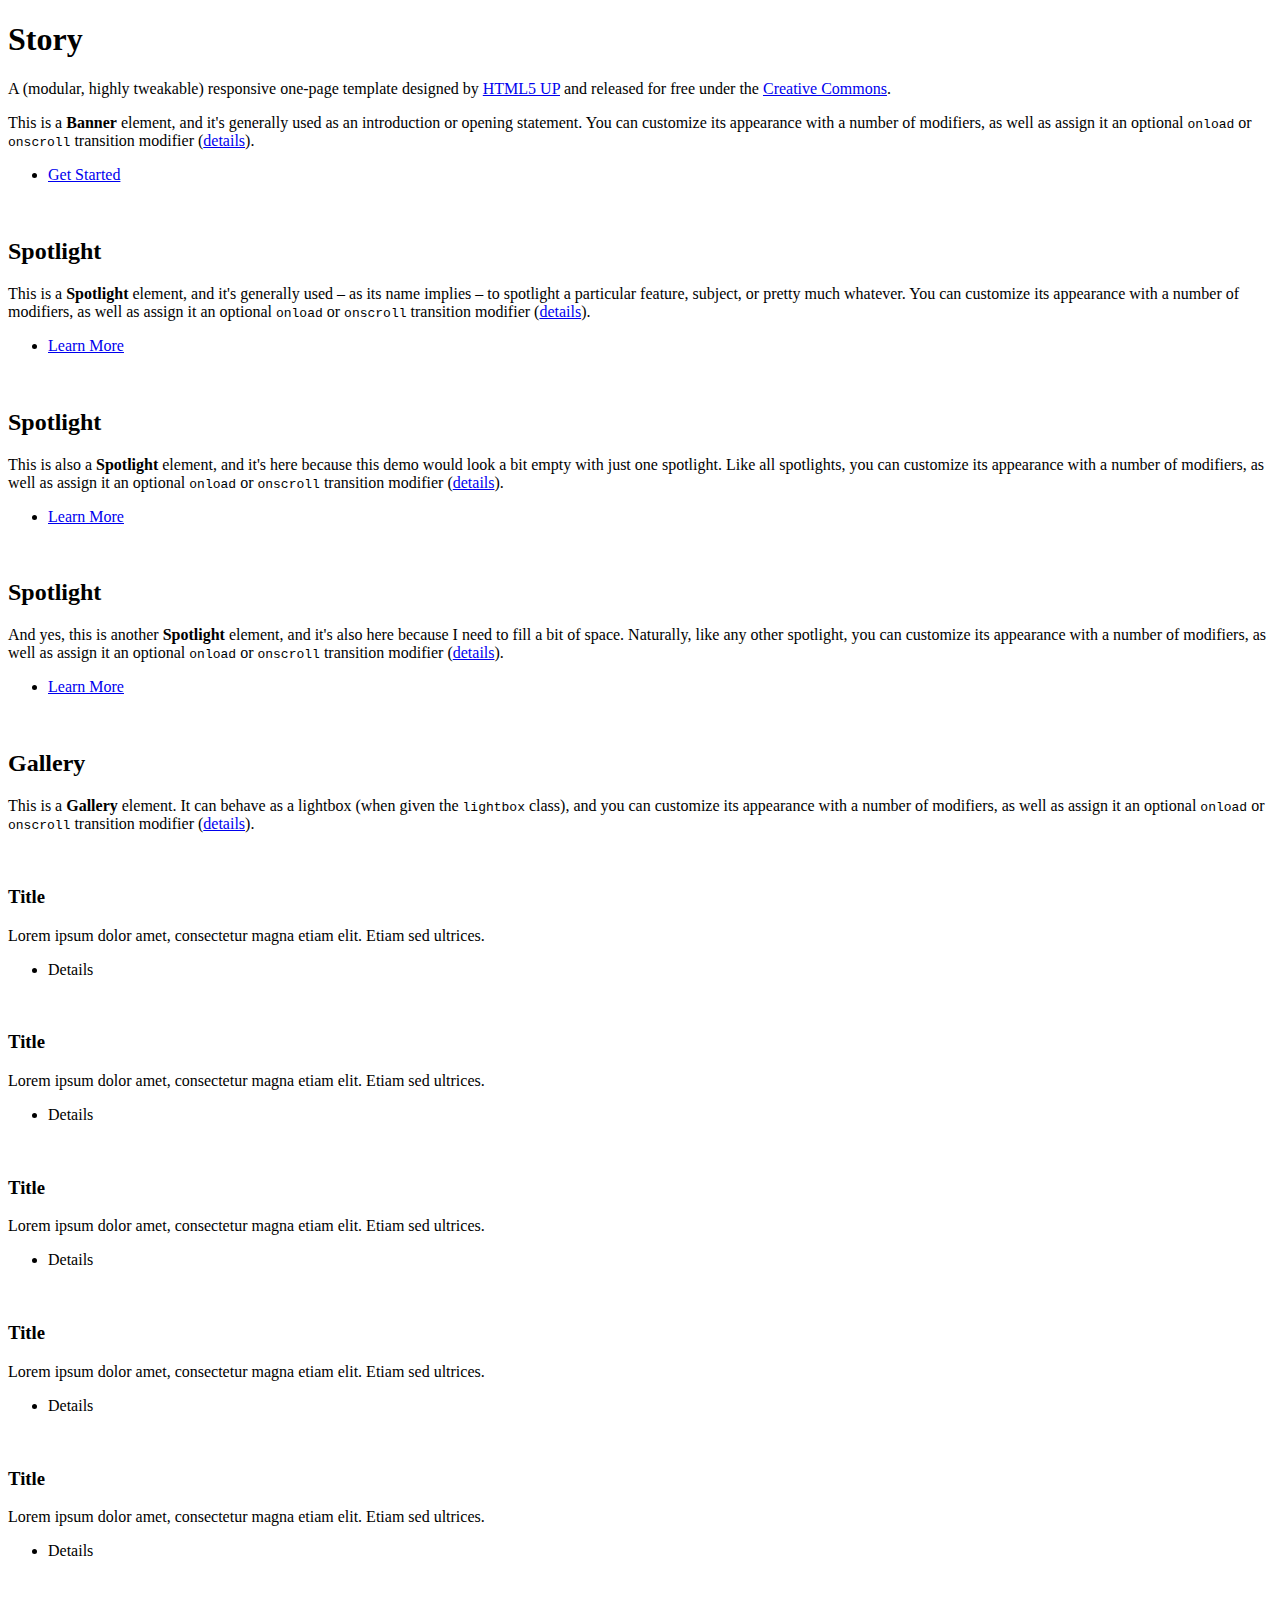
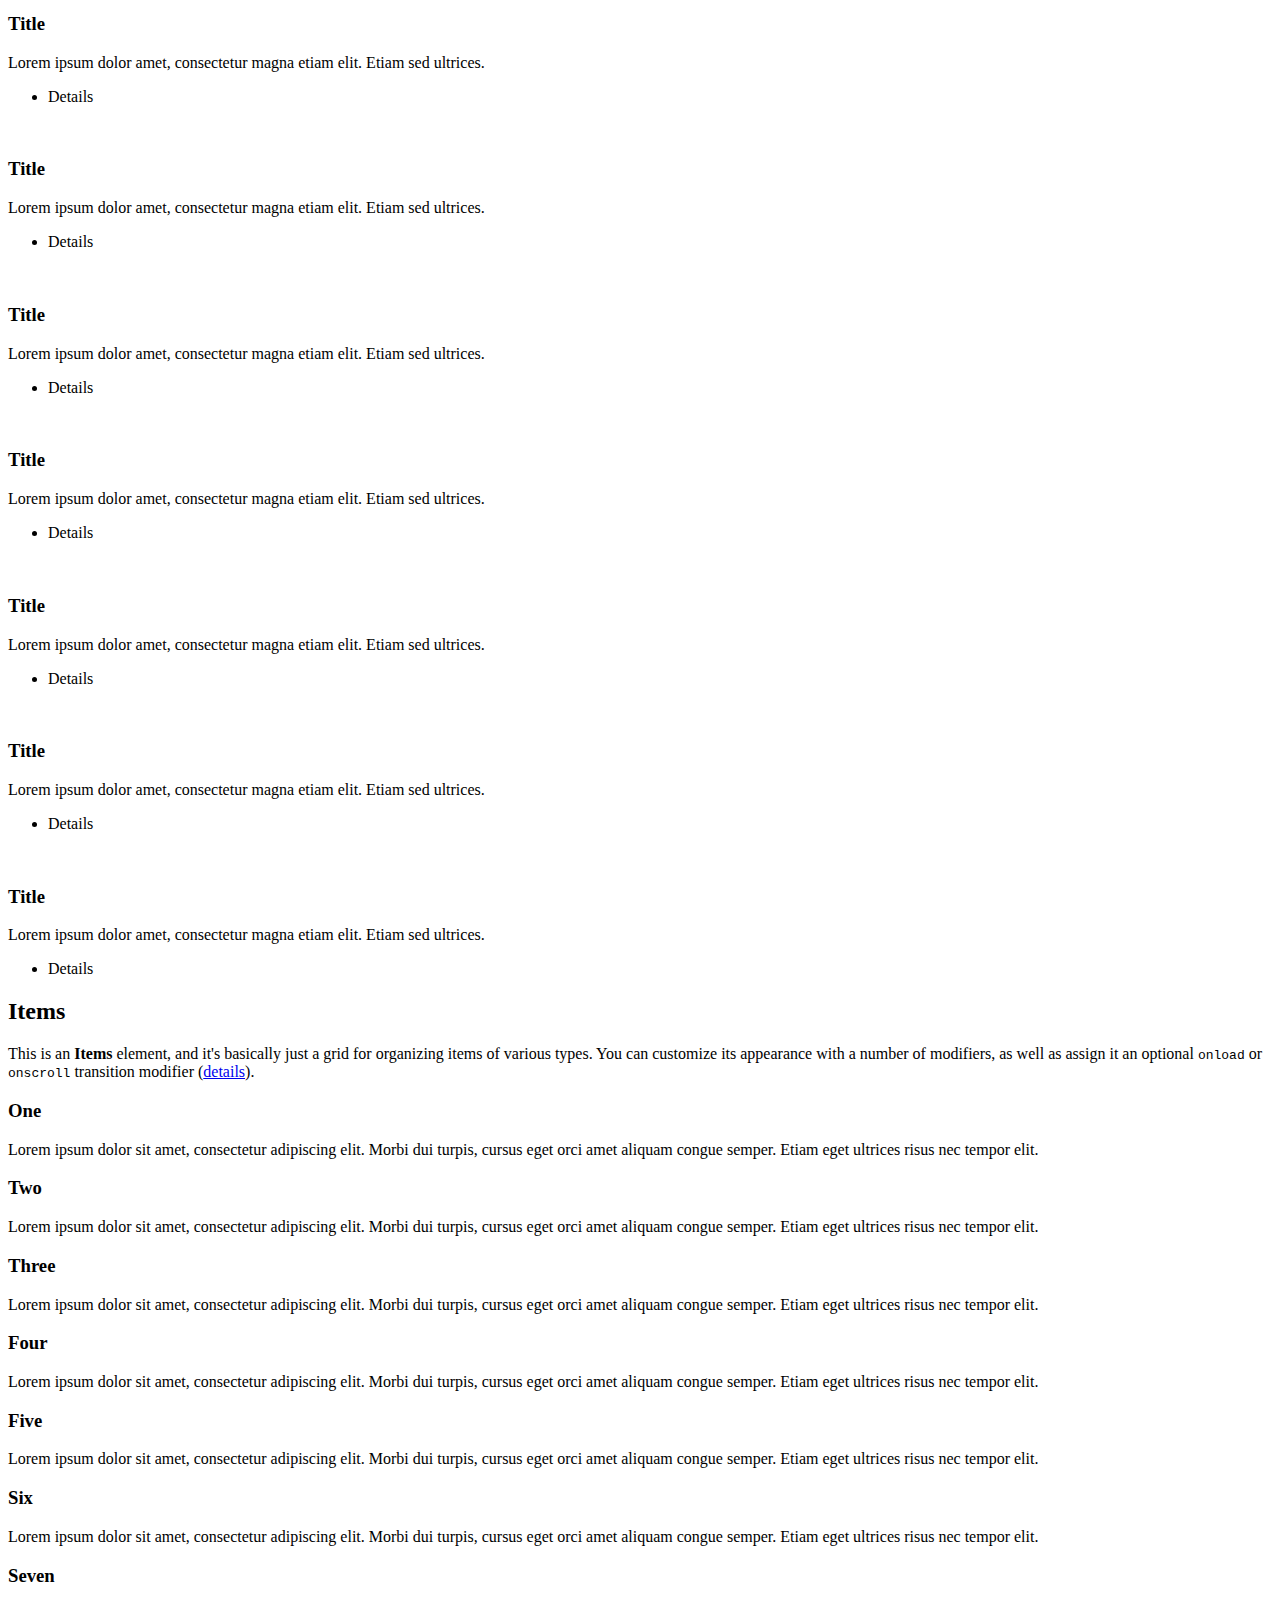
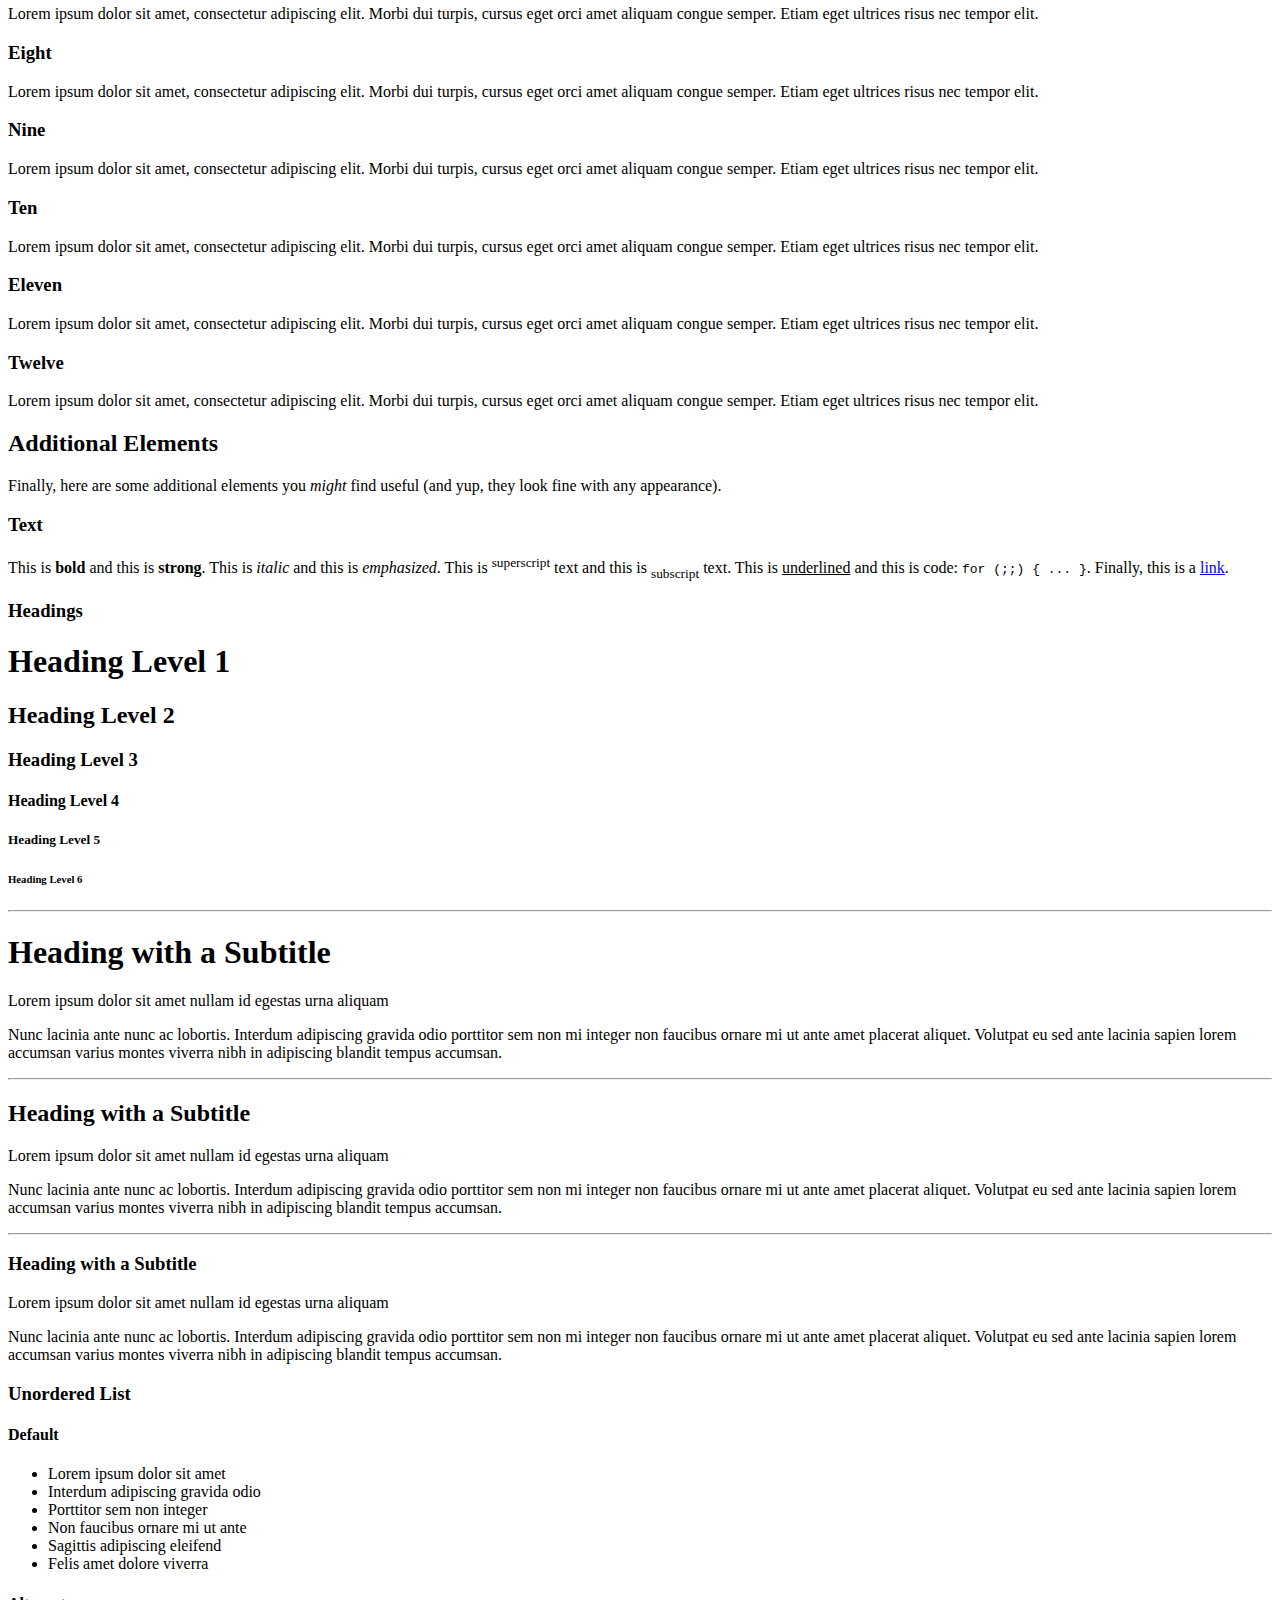
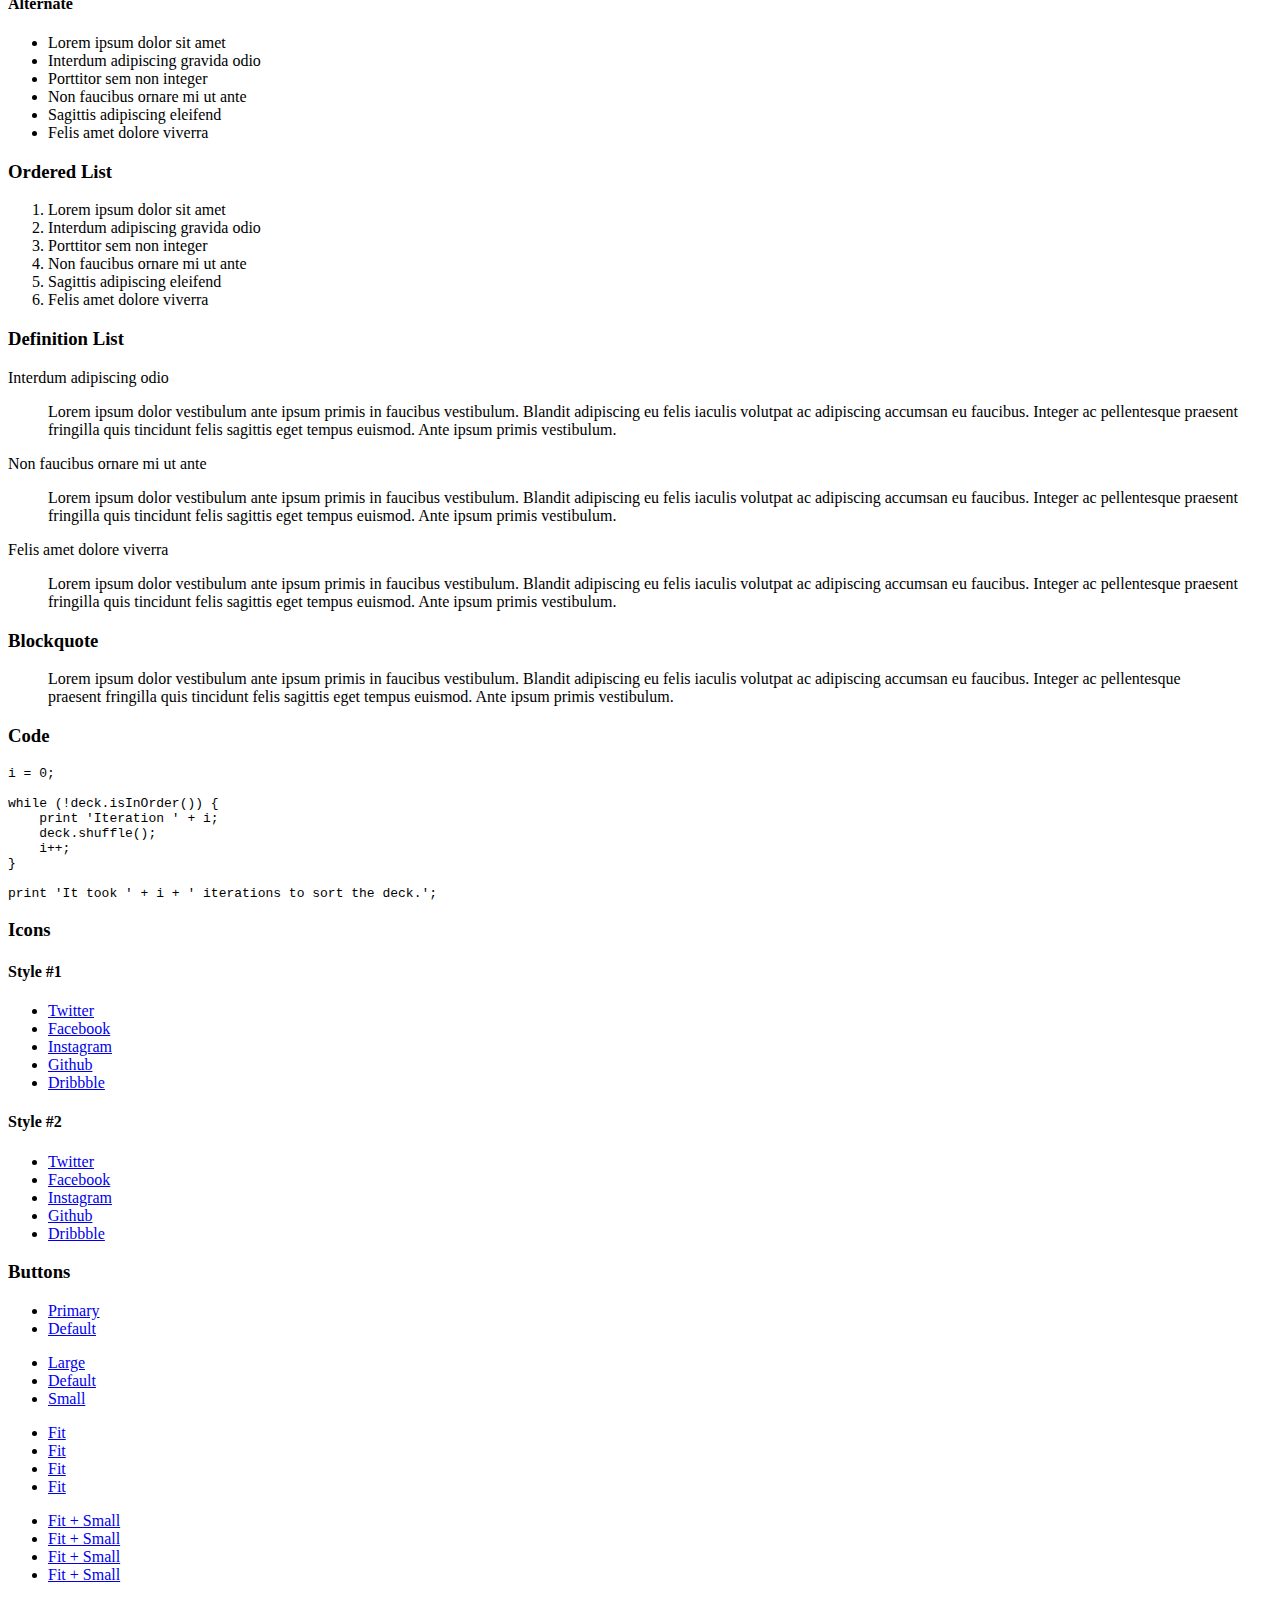
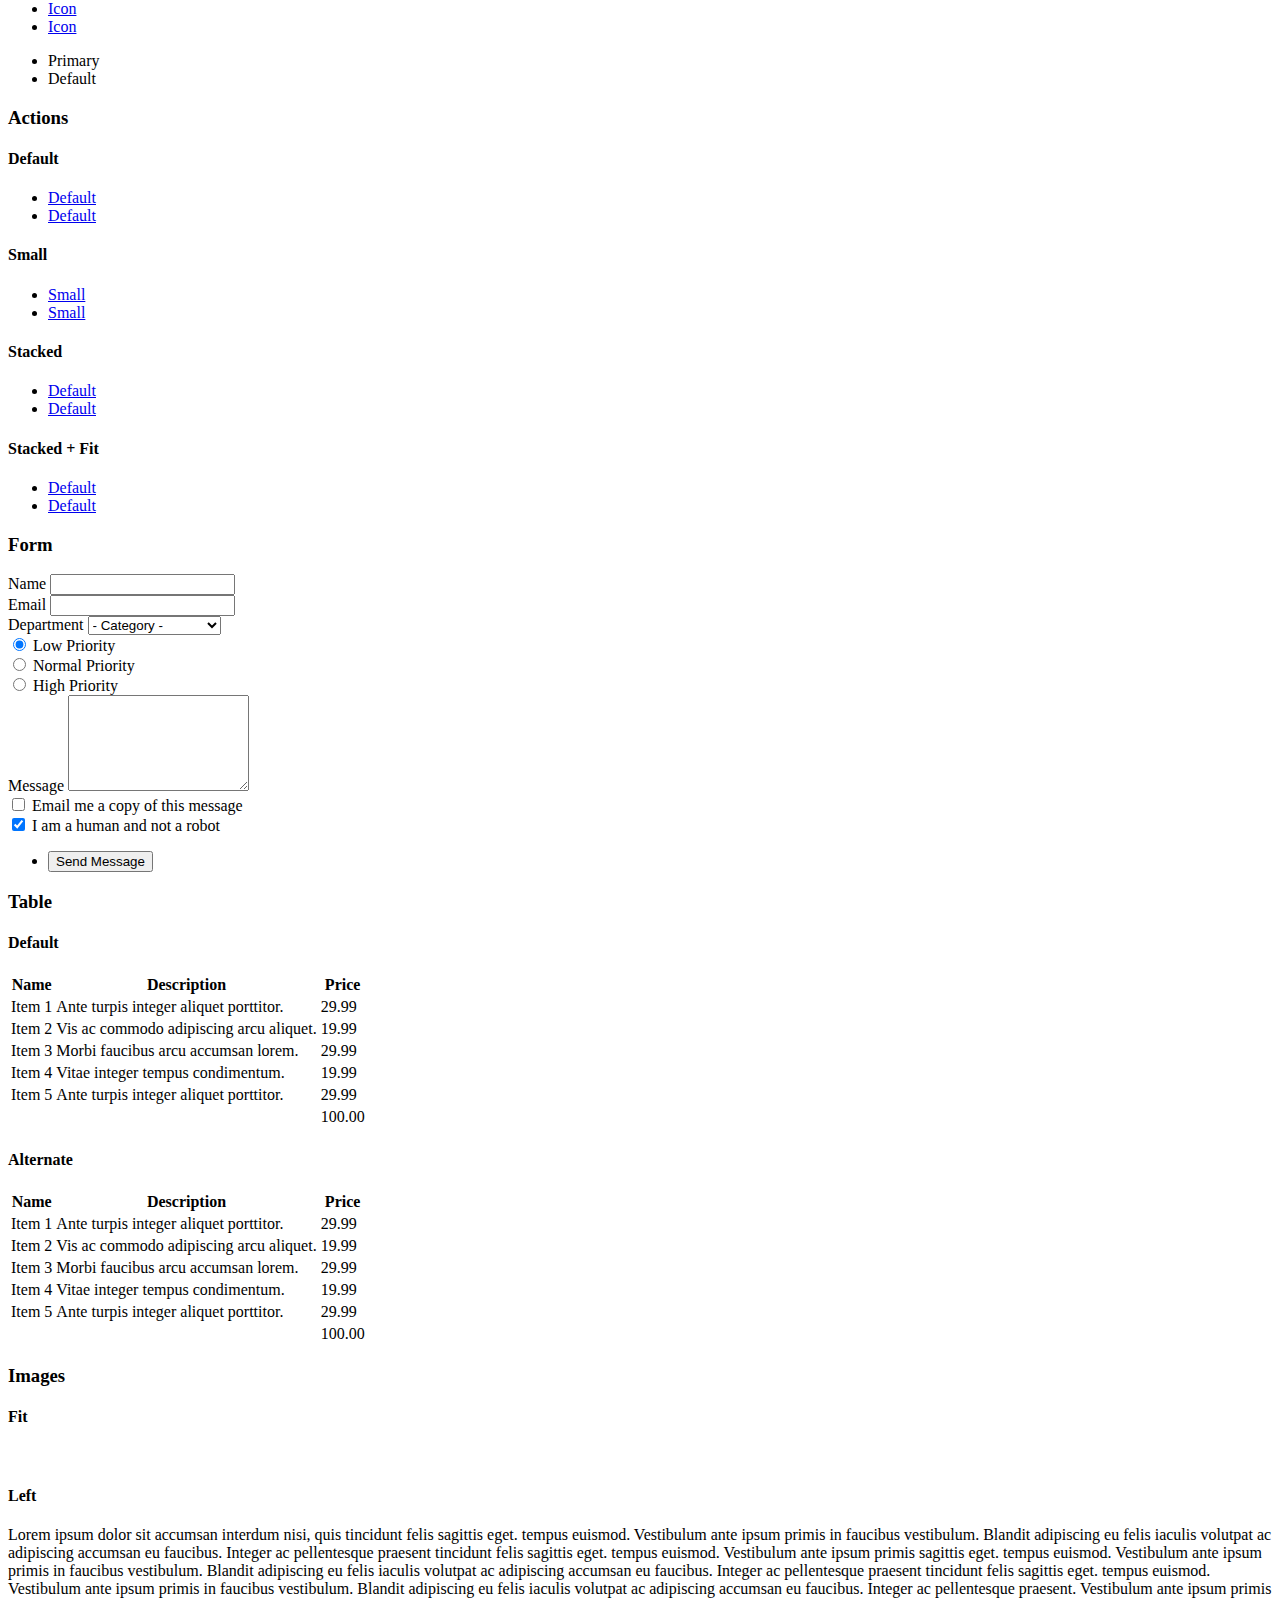
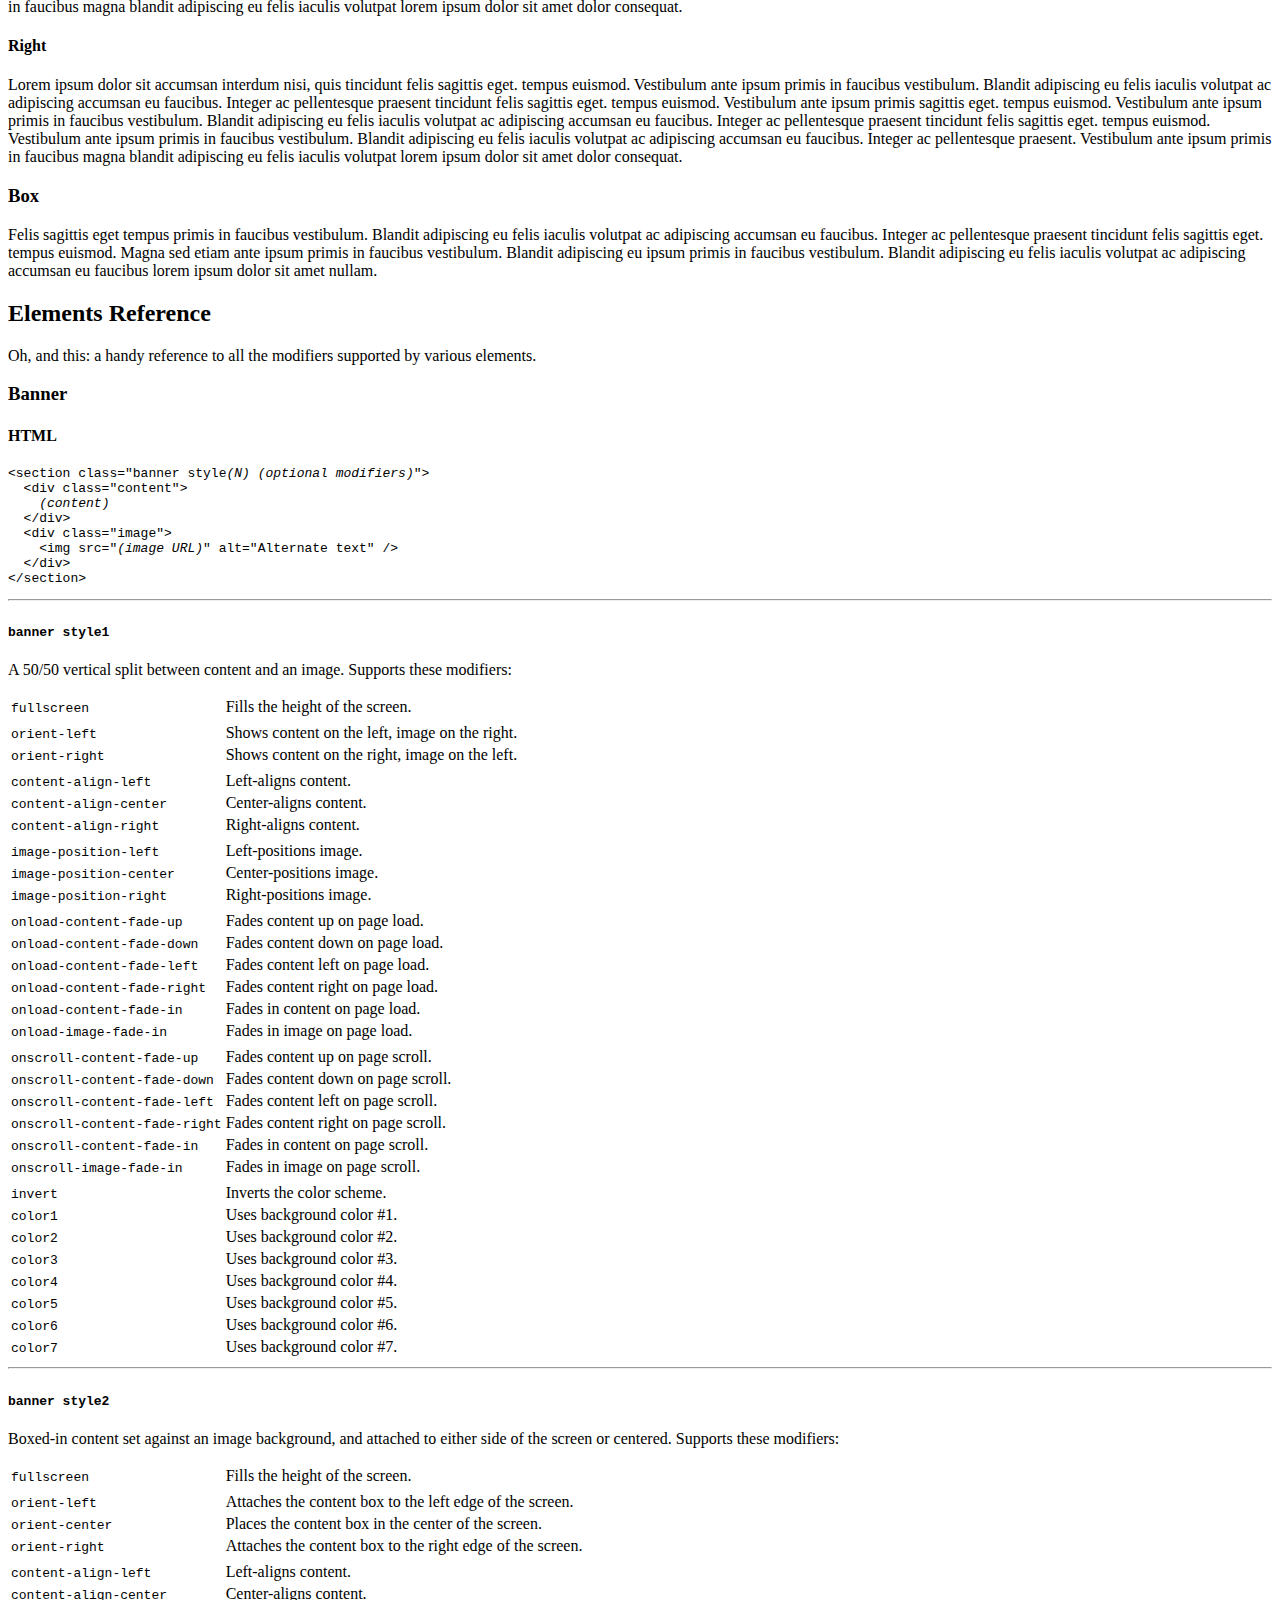
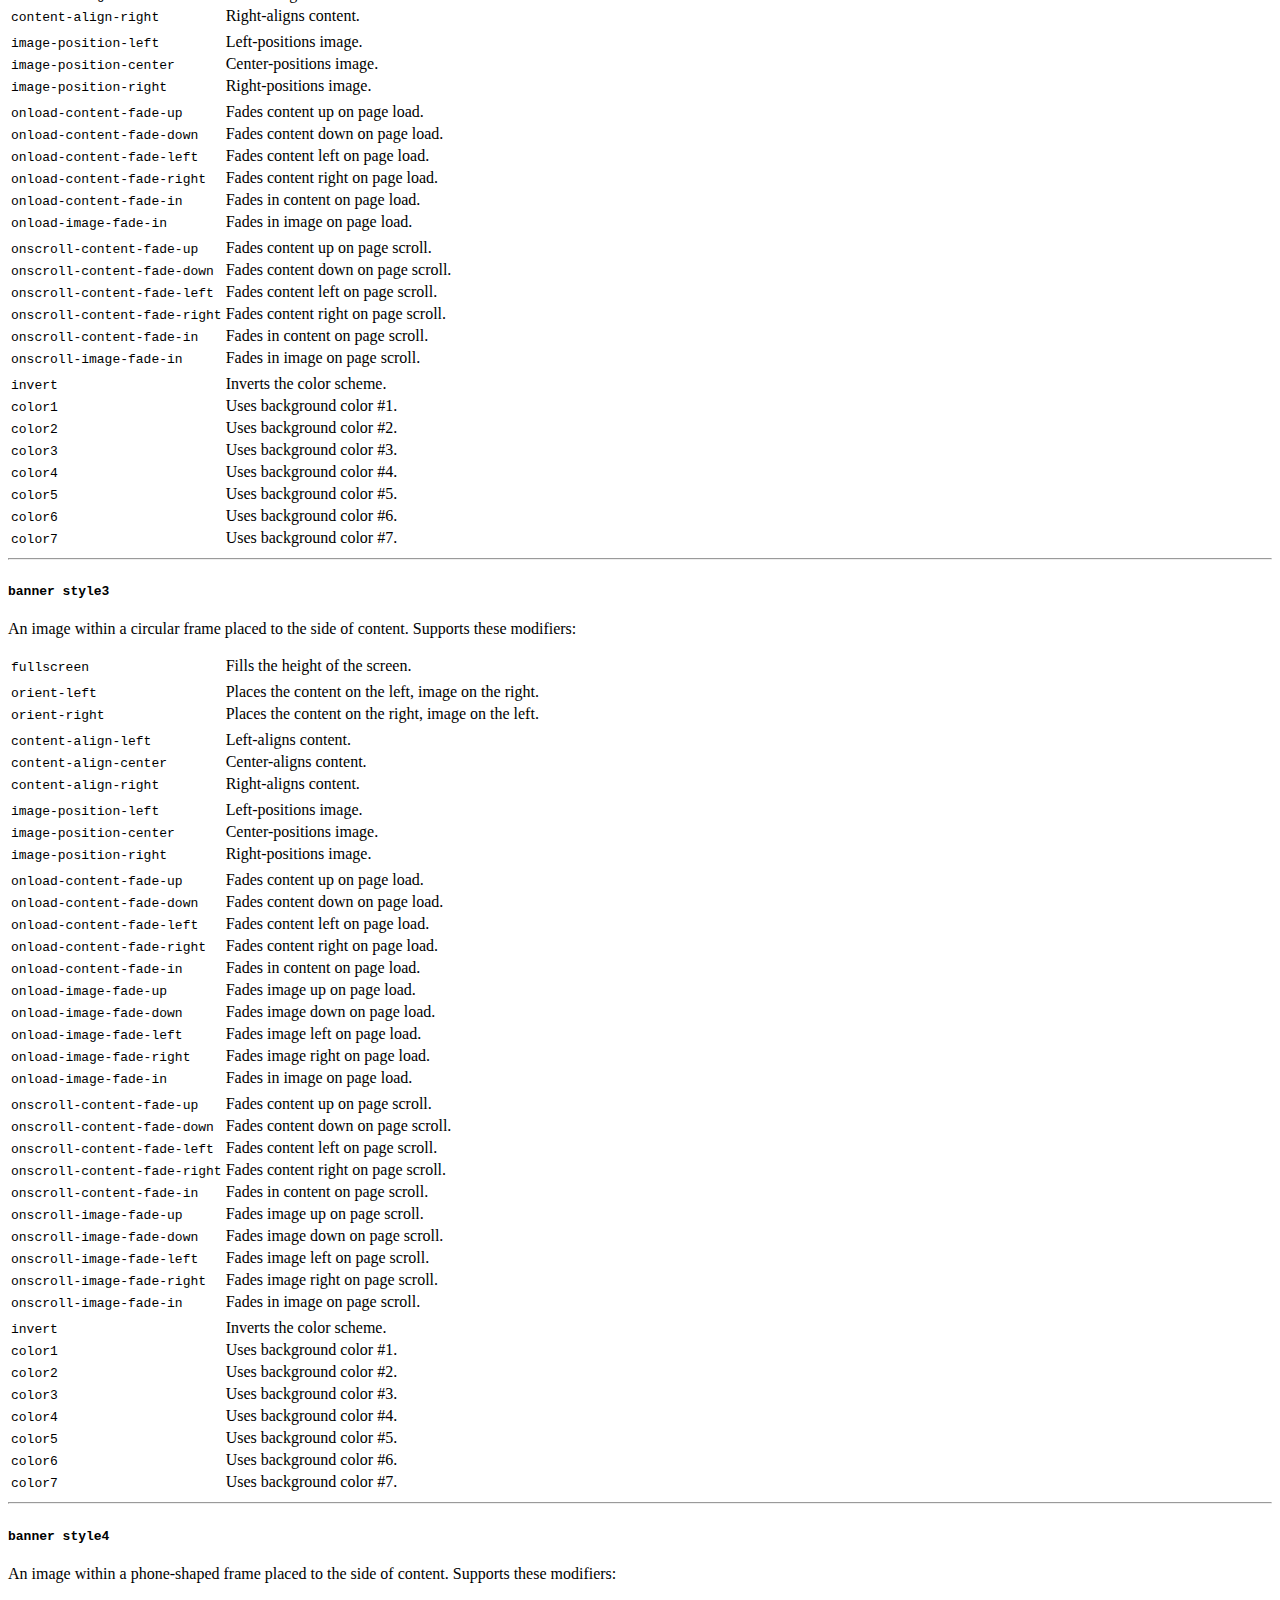
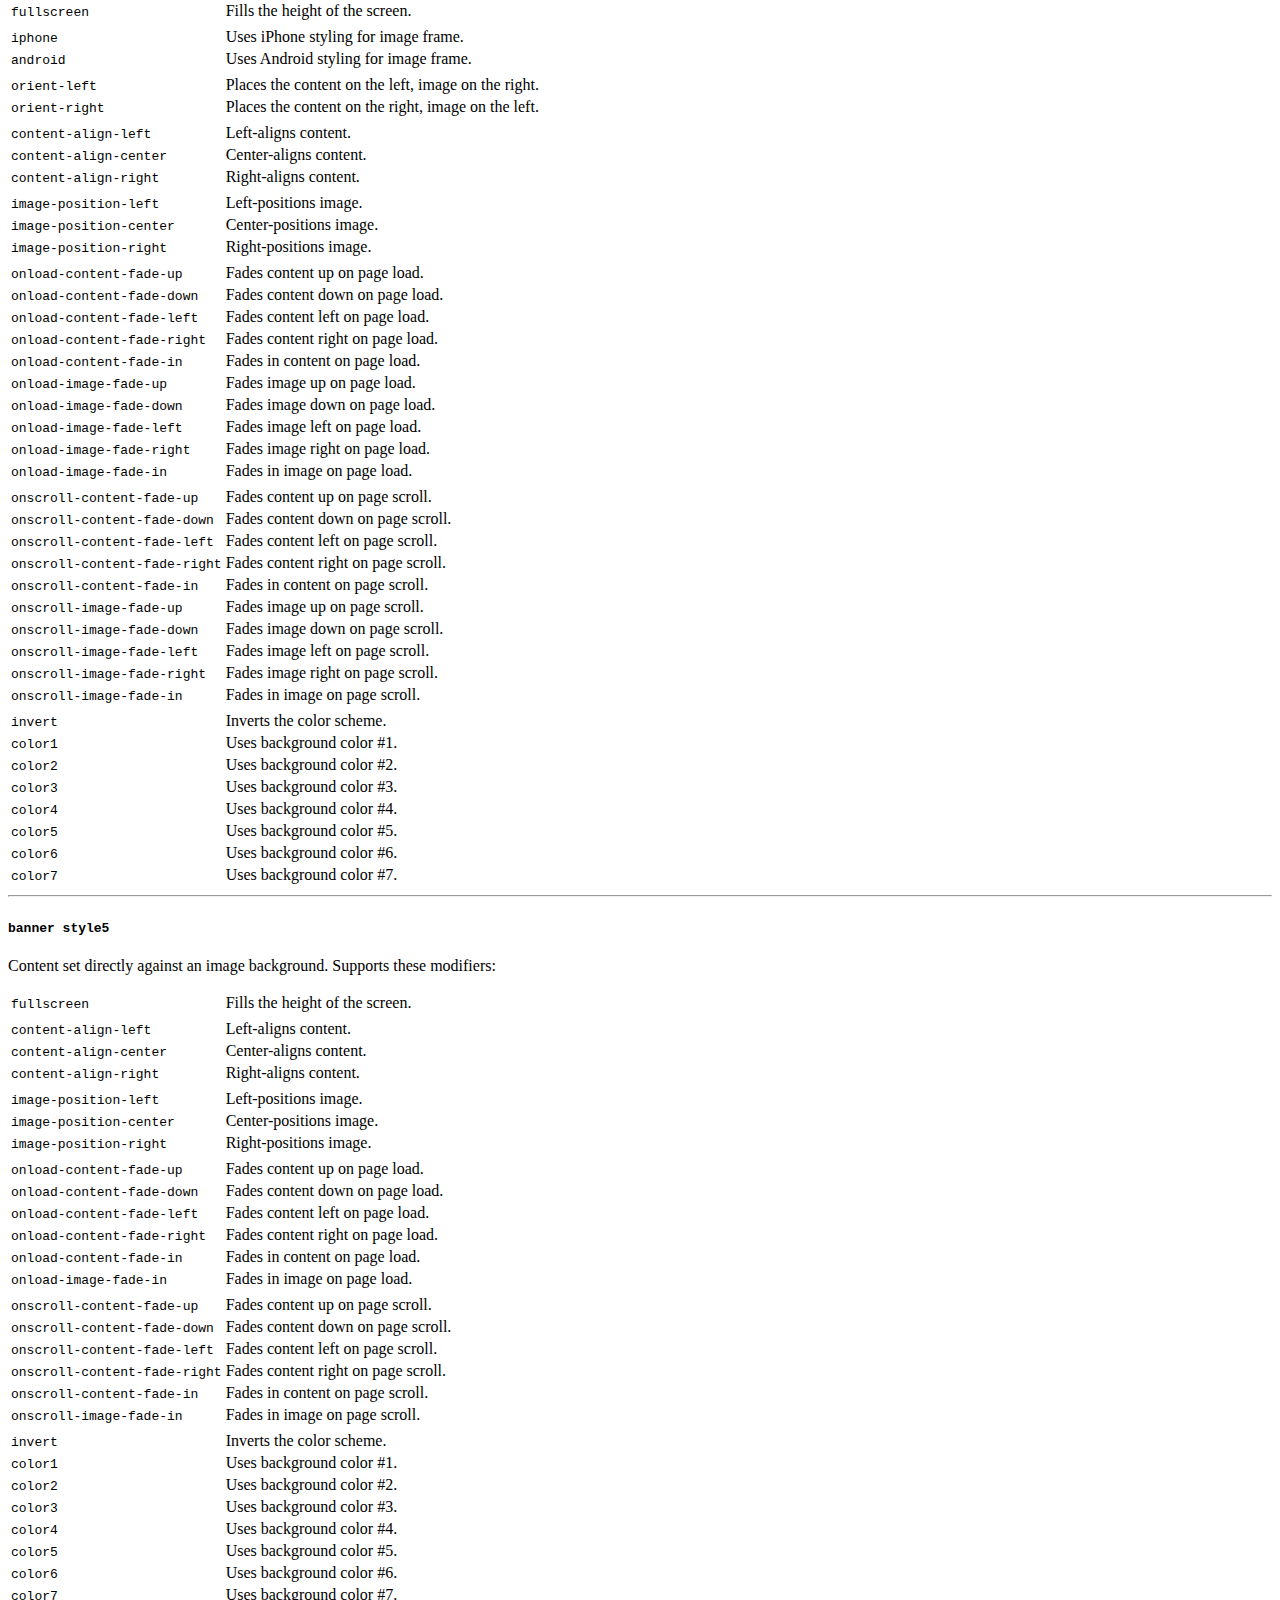
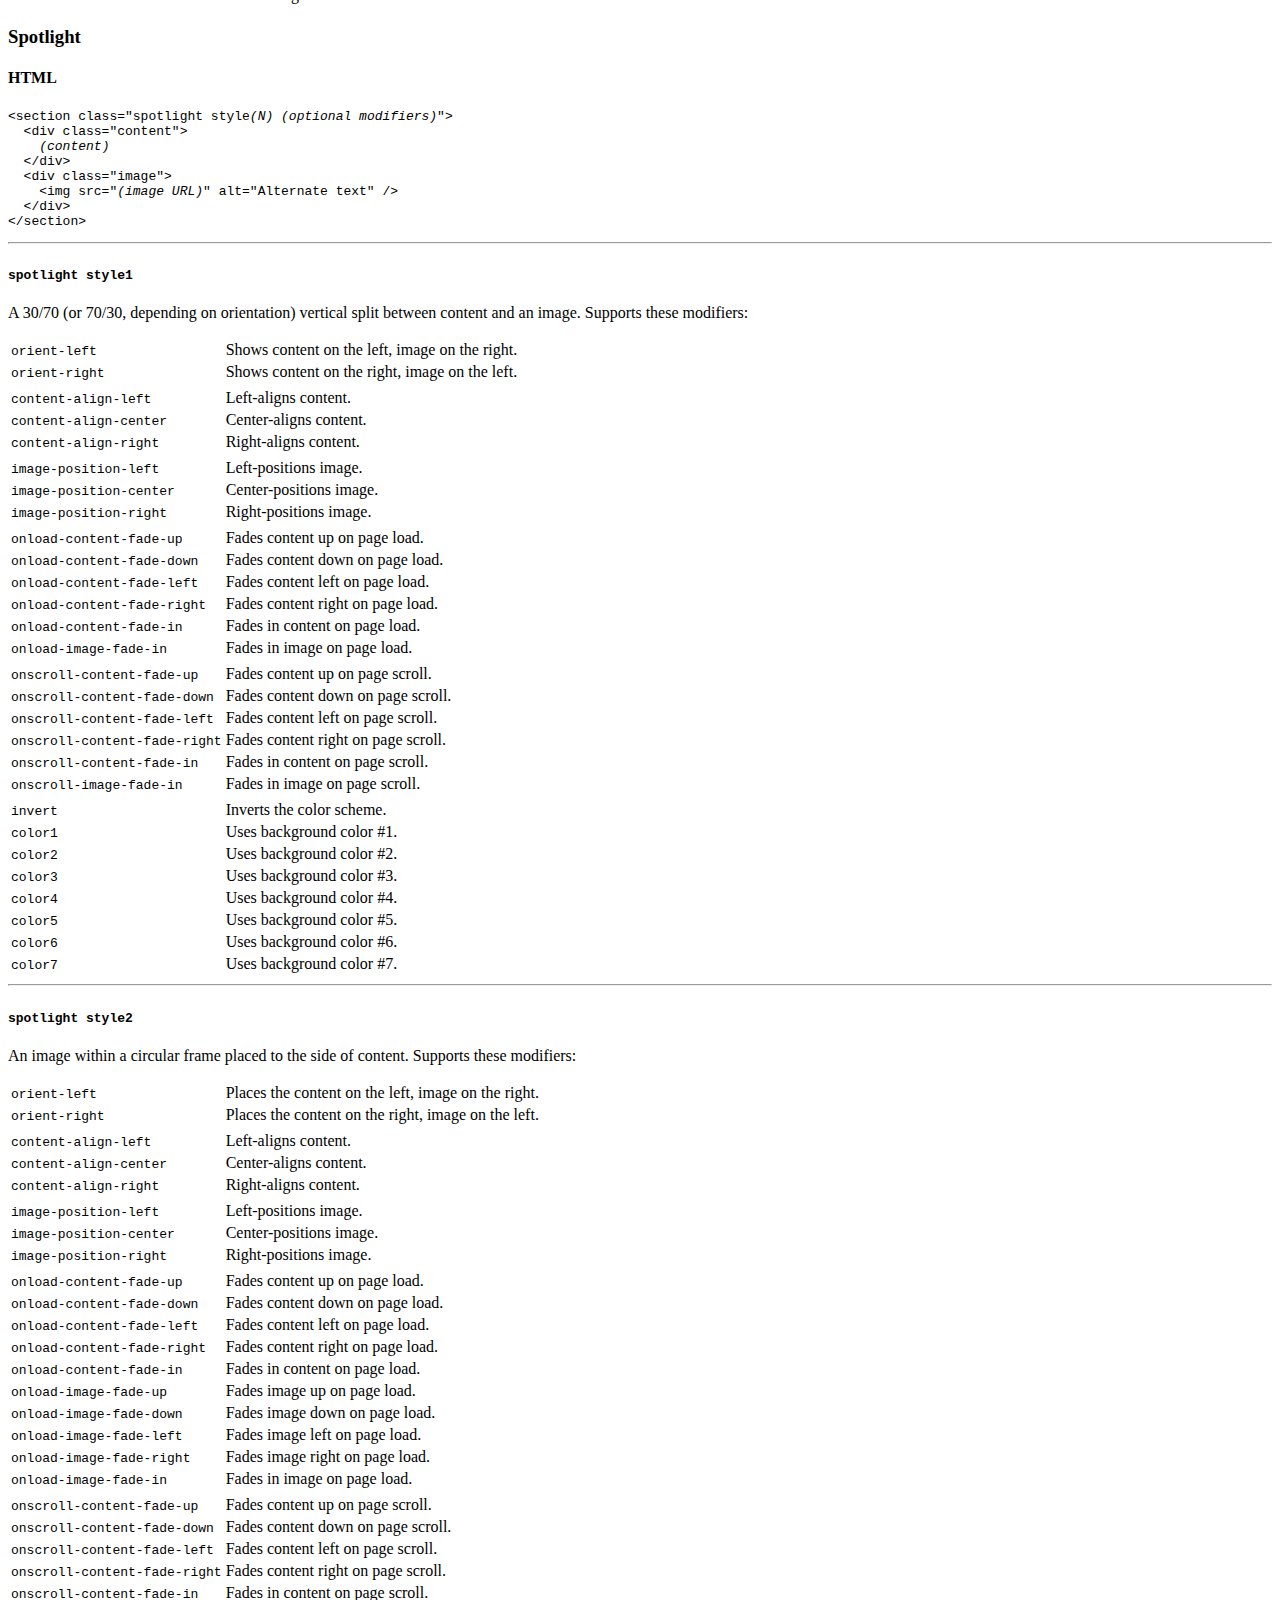
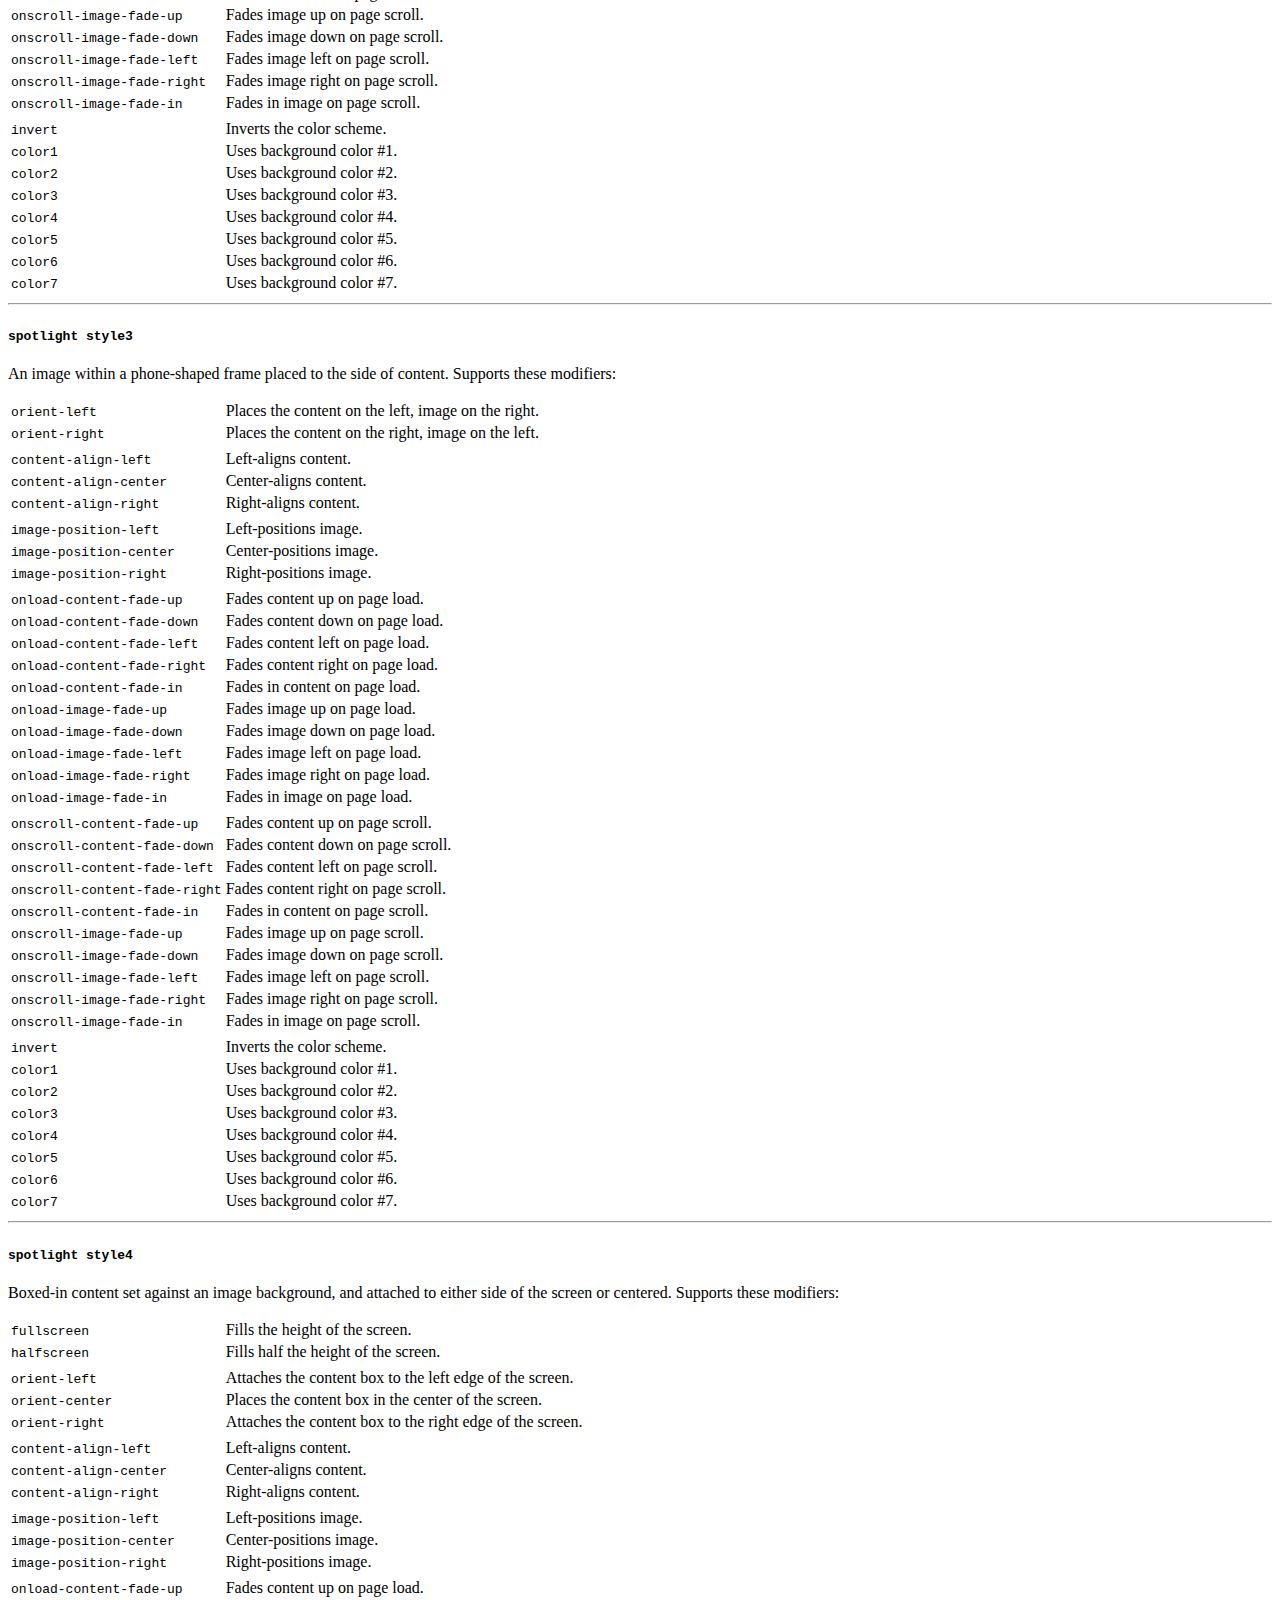
==== commit 4ce3b5a4: "Update index-demo.html" ====
--- a/index-demo.html
+++ b/index-demo.html
@@ -1,11 +1,4 @@
 <!DOCTYPE HTML>
-<!--
-	Story by HTML5 UP
-	html5up.net | @ajlkn
-	Free for personal and commercial use under the CCA 3.0 license (html5up.net/license)
-
-	Note: Only needed for demo purposes. Delete for production sites.
--->
 <html>
 	<head>
 		<title>Story by HTML5 UP</title>
